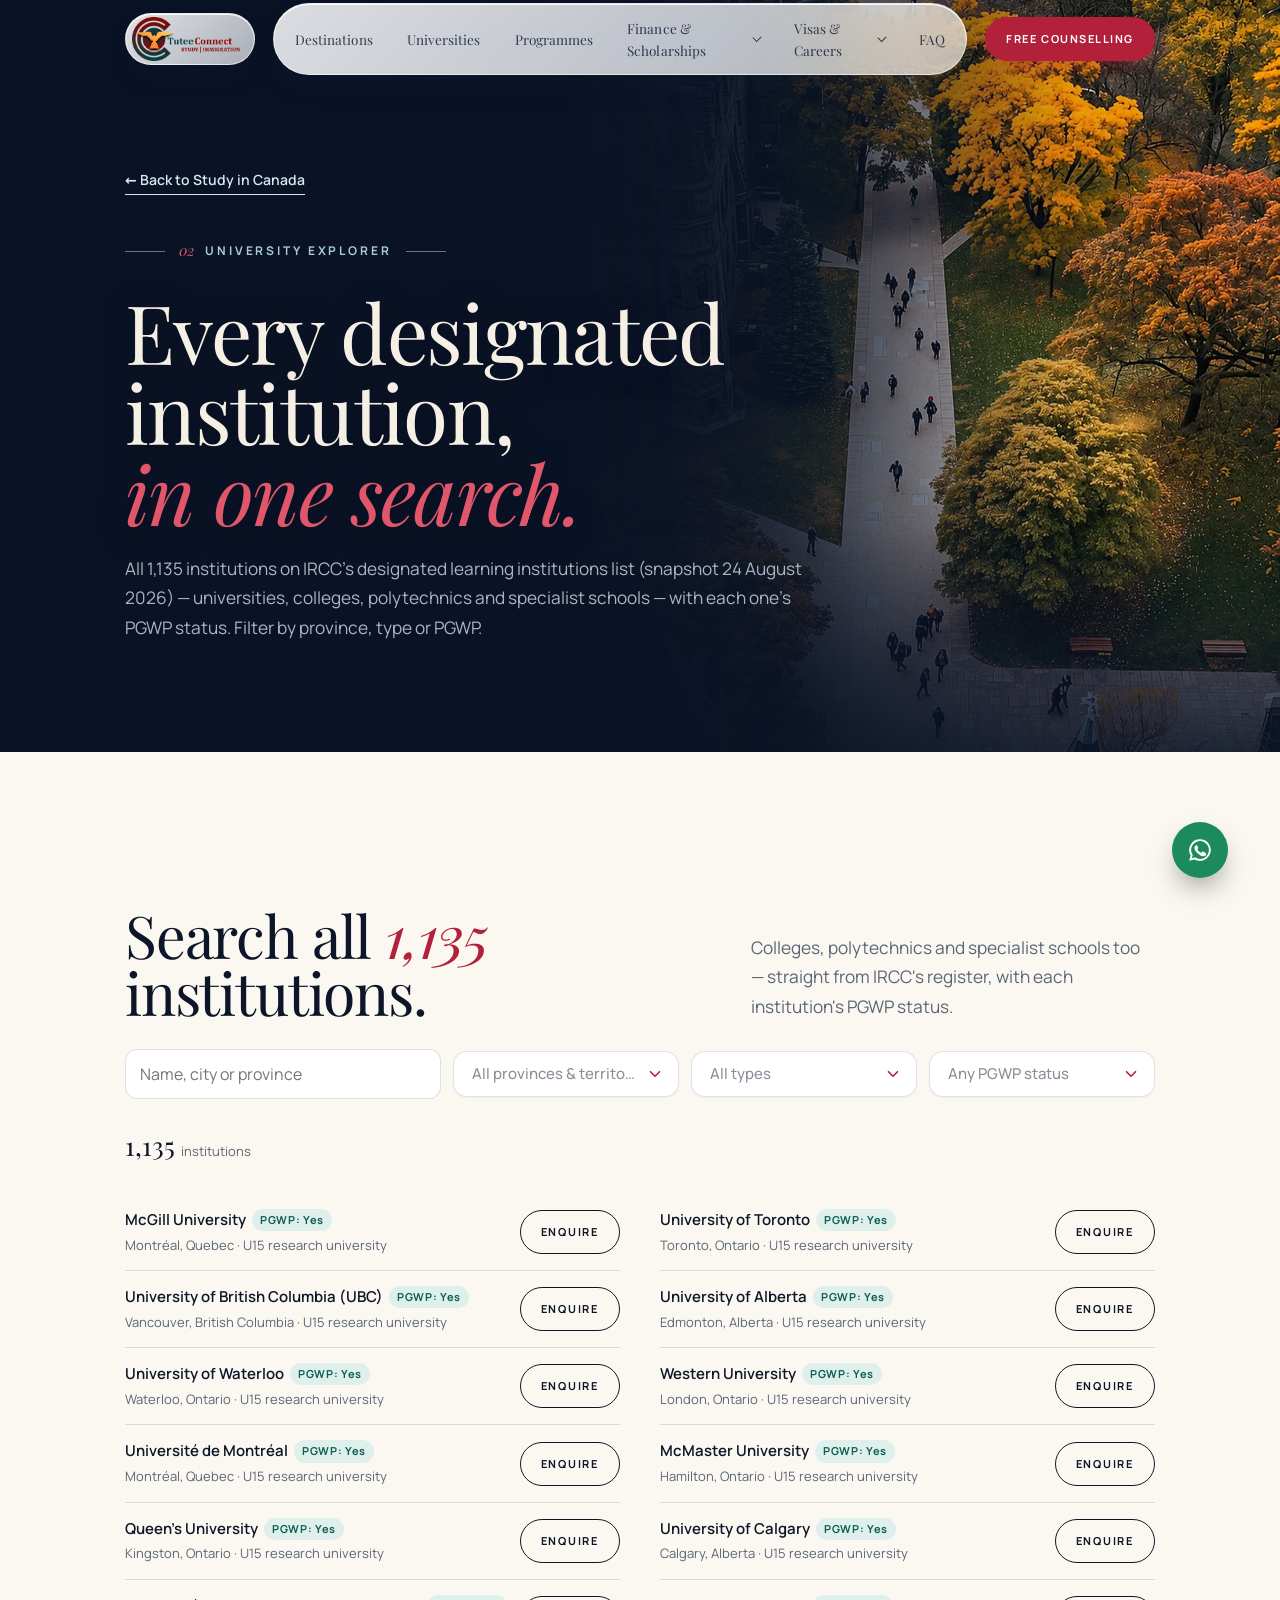
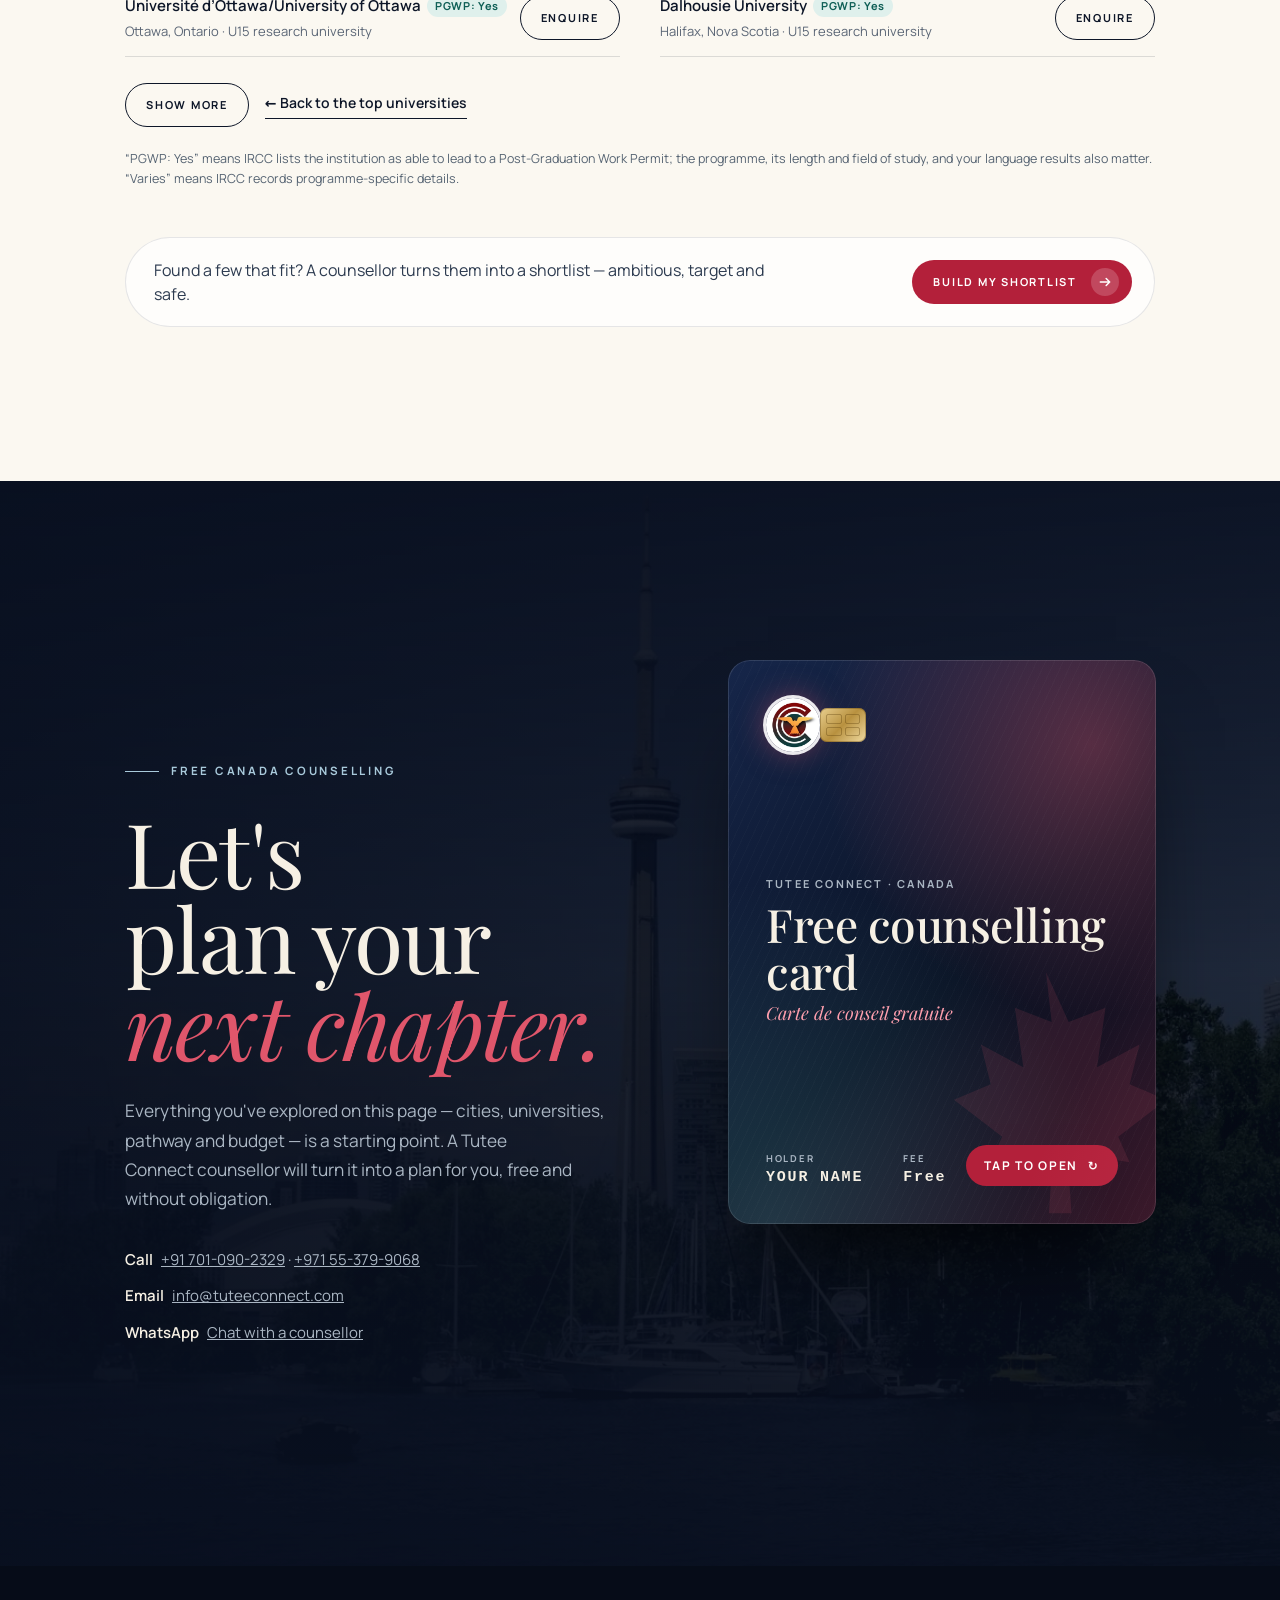
==== explore-universities.html @ 59f48e94 "correction on  canada landing" ====
<!DOCTYPE html>
<html lang="en-IN">
<head>
<meta charset="UTF-8">
<meta name="viewport" content="width=device-width, initial-scale=1">
<title>All Canadian institutions · University explorer · Tutee Connect</title>
<meta name="description" content="Explore Canadian cities and universities, build your study pathway, plan costs with official figures and prepare your study permit with Tutee Connect's Canada counsellors. Free counselling.">
<meta name="theme-color" content="#0a1325">
<link rel="icon" href="./assets/img/logo/icon-96.png">
<link rel="preload" as="font" type="font/woff2" href="./assets/canada/fonts/playfair-display-latin-400-normal.woff2" crossorigin>
<link rel="preload" as="font" type="font/woff2" href="./assets/canada/fonts/manrope-latin-500-normal.woff2" crossorigin>
<link rel="stylesheet" href="./assets/canada/css/royal.css">
</head>
<body class="eu-page">

<a class="skip" href="./index.html#main">Skip to content</a>
<div class="progress" aria-hidden="true" data-progress></div>

<header class="hdr" data-hdr>
  <div class="wrap">
    <a class="logo" href="#top" aria-label="Tutee Connect — back to top"><img src="./assets/img/logo/logo-640.webp" alt="Tutee Connect — Study | Immigration" width="1600" height="652"></a>
    <nav class="nav" aria-label="Primary">
      <a href="./index.html#destinations">Destinations</a><a href="./index.html#universities">Universities</a><a href="./index.html#programmes">Programmes</a>
      <div class="nav-dd"><a href="./index.html#finance" aria-haspopup="true">Finance &amp; Scholarships<i aria-hidden="true"></i></a><div class="nav-menu"><a href="./index.html#finance">Working while studying &amp; finance</a><a href="./index.html#scholarships">Scholarships &amp; loans</a></div></div>
      <div class="nav-dd"><a href="./index.html#permit" aria-haspopup="true">Visas &amp; Careers<i aria-hidden="true"></i></a><div class="nav-menu"><a href="./index.html#admissions">Admissions &amp; intakes</a><a href="./index.html#permit">Study permit</a><a href="./index.html#careers">Careers &amp; PR path</a><a href="./index.html#family">Coming with family</a></div></div>
      <a href="./index.html#faq">FAQ</a>
    </nav>
    <a class="btn sm hdr-cta" href="#contact" data-magnetic>Free counselling</a>
    <button class="burger" type="button" aria-label="Open menu" aria-controls="drawer" aria-expanded="false" data-open-drawer><span></span></button>
  </div>
</header>

<div class="drawer" id="drawer" aria-hidden="true" data-drawer>
  <div class="drawer-top">
    <span class="logo"><img src="./assets/img/logo/logo-640.webp" alt="Tutee Connect" width="1600" height="652" style="height:34px"></span>
    <button class="x" type="button" aria-label="Close menu" data-close-drawer>×</button>
  </div>
  <nav aria-label="Mobile">
    <a href="./index.html#destinations">Destinations <small>01</small></a><a href="./index.html#universities">Universities <small>02</small></a><a href="./index.html#programmes">Programmes <small>03</small></a><a href="./index.html#admissions">Admissions &amp; intakes <small>04</small></a><a href="./index.html#journey">Your journey <small>05</small></a><a href="./index.html#finance">Finance <small>06</small></a><a href="./index.html#scholarships">Scholarships <small>07</small></a><a href="./index.html#permit">Study permit <small>08</small></a><a href="./index.html#careers">Careers <small>09</small></a><a href="./index.html#life">Life in Canada <small>10</small></a><a href="./index.html#faq">Questions <small>11</small></a>
  </nav>
  <a class="btn" href="#contact">Free counselling <span class="ar">→</span></a>
</div>

<main id="main">
<section class="sec dark eu-hero" id="top">
  <div class="eu-photo" aria-hidden="true"><img src="./assets/img/photos/eu-campus.webp" alt="" width="1878" height="3350"><i class="eu-fade"></i></div>
  <div class="wrap">
    <a class="tlink eu-back" href="./index.html#universities">← Back to Study in Canada</a>
    <p class="kicker"><span class="no">02</span> University explorer</p>
    <h1 class="display d-l" style="margin-top:18px">Every designated institution,<br><em class="em-c">in one search.</em></h1>
    <p class="lede" style="max-width:62ch;margin-top:22px">All 1,135 institutions on IRCC's designated learning institutions list (snapshot 24 August 2026) — universities, colleges, polytechnics and specialist schools — with each one's PGWP status. Filter by province, type or PGWP.</p>
  </div>
</section>
<section class="sec light unis" id="universities">
  <div class="wrap">
    <div class="dir" id="directory" style="margin-top:0;border-top:0;padding-top:0">
      <div class="head two" style="margin-bottom:28px">
        <h3 class="display d-m rv">Search all <em class="em-c">1,135</em> institutions.</h3>
        <p class="lede rv d1">Colleges, polytechnics and specialist schools too — straight from IRCC's register, with each institution's PGWP status.</p>
      </div>
      <div class="dir-bar">
        <input class="field" type="search" placeholder="Name, city or province" aria-label="Search all institutions" data-d="q">
        <select class="field" aria-label="Province" data-d="prov"></select>
        <select class="field" aria-label="Institution type" data-d="type"><option value="">All types</option><option value="U15">U15 research university</option><option value="Public">Public university</option><option value="College">College</option><option value="Specialist">Specialist</option><option value="Private">Private</option></select>
        <select class="field" aria-label="PGWP status" data-d="pgwp"><option value="">Any PGWP status</option><option value="Yes">PGWP: Yes</option><option value="Varies">PGWP: Varies</option><option value="No">PGWP: No</option></select>
      </div>
      <p class="count" aria-live="polite" data-d-count></p>
      <div class="dir-list" data-d-list></div>
      <div style="display:flex;gap:16px;flex-wrap:wrap;align-items:center;margin-top:26px"><button class="btn line sm" type="button" data-d-more>Show more</button><a class="tlink" href="./index.html#universities">← Back to the top universities</a></div>
      <p class="src" style="margin-top:22px">“PGWP: Yes” means IRCC lists the institution as able to lead to a Post-Graduation Work Permit; the programme, its length and field of study, and your language results also matter. “Varies” means IRCC records programme-specific details.</p>
    </div>
  <div class="mini-cta"><p>Found a few that fit? A counsellor turns them into a shortlist &mdash; ambitious, target and safe.</p><a class="btn sm" href="#contact">Build my shortlist <span class="ar">&rarr;</span></a></div>
  </div>
</section>

<!-- FINAL =============================================================== -->
<section class="final" id="contact">
  <div class="final-sky" aria-hidden="true"><img src="./assets/img/photos/students-campus.webp" alt="" loading="lazy" width="1166" height="1143"><canvas data-final-field></canvas></div>
  <div class="wrap">
    <div>
      <p class="kicker rv" style="color:var(--ice-2)">Free Canada counselling</p>
      <h2 class="display" style="margin-top:22px"><span class="ln"><span>Let's plan your</span></span><span class="ln"><span><em>next chapter.</em></span></span></h2>
      <p class="lede rv d1" style="margin-top:26px">Everything you've explored on this page — cities, universities, pathway and budget — is a starting point. A Tutee Connect counsellor will turn it into a plan for you, free and without obligation.</p>
      <div class="contact-lines rv d2">
        <div><b>Call</b><a href="tel:+917010902329">+91 701-090-2329</a> · <a href="tel:+971553799068">+971 55-379-9068</a></div>
        <div><b>Email</b><a href="mailto:info@tuteeconnect.com">info@tuteeconnect.com</a></div>
        <div><b>WhatsApp</b><a href="https://wa.me/917010902329" target="_blank" rel="noopener">Chat with a counsellor</a></div>
      </div>
    </div>
    <form class="form jc-form rv d1" data-lead-form data-jc novalidate>
      <div class="jc-3d" data-jc-3d>
      <button type="button" class="jc-front" data-jc-open aria-label="Open the free counselling card">
        <span class="jc-fholo" aria-hidden="true"></span>
        <span class="jc-ftop"><img src="./assets/img/tc-mark.webp" alt="" width="54" height="54"><span class="jc-chip" aria-hidden="true"><i></i><i></i><i></i><i></i></span></span>
        <span class="jc-fmid"><small>Tutee Connect · Canada</small><b>Free counselling card</b><em>Carte de conseil gratuite</em></span>
        <span class="jc-fbot"><span><small>Holder</small>YOUR NAME</span><span><small>Fee</small>Free</span></span>
        <span class="jc-tap">Tap to open <i>↻</i></span>
      </button>
      <div class="jc-card" data-jc-card>
        <div class="jc-holo" aria-hidden="true"></div>
        <div class="jc-band">
          <span class="jc-brand"><img src="./assets/img/tc-mark.webp" alt="" width="34" height="34"><span><b>Tutee Connect</b><small>Canada journey card · Carte de parcours</small></span></span>
          <span class="jc-chip" aria-hidden="true"><i></i><i></i><i></i><i></i></span>
        </div>
        <h3 class="jc-title">Get personalised Canada guidance</h3>
        <div class="jc-body">
          <div class="jc-photo" aria-hidden="true">
            <span class="jc-ini" data-jc-ini>?</span>
            <svg class="jc-leaf" viewBox="0 0 24 24"><path fill="currentColor" d="M12 2l1.6 3.5 2.6-1-.6 4.2 3-1.6-.7 2.8 2.6 1.1-3.4 2.6.8 1.8-4.4-.7.3 4.3h-1.6l.3-4.3-4.4.7.8-1.8-3.4-2.6 2.6-1.1-.7-2.8 3 1.6-.6-4.2 2.6 1z"/></svg>
            <small>No. <span data-jc-no>TC-0000</span></small>
          </div>
          <div class="jc-fields">
            <div class="jc-f wide"><label for="l-name">Full name · Nom</label><input class="field" id="l-name" name="name" autocomplete="name" required minlength="2" placeholder="As on your passport"></div>
            <div class="jc-f wide"><label for="l-email">Email · Courriel</label><input class="field" id="l-email" name="email" type="email" autocomplete="email" required placeholder="you@example.com"></div>
            <div class="jc-f wide"><label for="l-phone">Phone · Téléphone</label><div class="ph"><select class="field" name="country_code" aria-label="Country code"><option value="+971">AE (+971)</option><option value="+93">AF (+93)</option><option value="+54">AR (+54)</option><option value="+43">AT (+43)</option><option value="+61">AU (+61)</option><option value="+32">BE (+32)</option><option value="+55">BR (+55)</option><option value="+41">CH (+41)</option><option value="+56">CL (+56)</option><option value="+86">CN (+86)</option><option value="+57">CO (+57)</option><option value="+49">DE (+49)</option><option value="+45">DK (+45)</option><option value="+213">DZ (+213)</option><option value="+20">EG (+20)</option><option value="+34">ES (+34)</option><option value="+358">FI (+358)</option><option value="+33">FR (+33)</option><option value="+30">GR (+30)</option><option value="+36">HU (+36)</option><option value="+62">ID (+62)</option><option value="+353">IE (+353)</option><option value="+91" selected>IN (+91)</option><option value="+98">IR (+98)</option><option value="+39">IT (+39)</option><option value="+81">JP (+81)</option><option value="+254">KE (+254)</option><option value="+82">KR (+82)</option><option value="+94">LK (+94)</option><option value="+212">MA (+212)</option><option value="+95">MM (+95)</option><option value="+52">MX (+52)</option><option value="+60">MY (+60)</option><option value="+234">NG (+234)</option><option value="+31">NL (+31)</option><option value="+47">NO (+47)</option><option value="+64">NZ (+64)</option><option value="+51">PE (+51)</option><option value="+63">PH (+63)</option><option value="+92">PK (+92)</option><option value="+48">PL (+48)</option><option value="+351">PT (+351)</option><option value="+974">QA (+974)</option><option value="+40">RO (+40)</option><option value="+7">RU/KZ (+7)</option><option value="+966">SA (+966)</option><option value="+46">SE (+46)</option><option value="+65">SG (+65)</option><option value="+66">TH (+66)</option><option value="+216">TN (+216)</option><option value="+90">TR (+90)</option><option value="+255">TZ (+255)</option><option value="+380">UA (+380)</option><option value="+256">UG (+256)</option><option value="+44">UK (+44)</option><option value="+1">US/CA (+1)</option><option value="+58">VE (+58)</option><option value="+84">VN (+84)</option><option value="+27">ZA (+27)</option></select><input class="field" id="l-phone" name="phone_number" type="tel" inputmode="tel" autocomplete="tel-national" required placeholder="Mobile number"></div></div>
            <div class="jc-f"><label for="l-level">Level · Niveau</label><select class="field" id="l-level" data-x="Level"><option value="">Not sure yet</option><option>Diploma / certificate</option><option>Bachelor's</option><option>Postgraduate certificate</option><option>Master's</option><option>Doctorate</option></select></div>
            <div class="jc-f"><label for="l-intake">Intake · Session</label><select class="field" id="l-intake" data-x="Intake"><option value="">Not sure yet</option><option>January 2027</option><option>May 2027</option><option>September 2027</option><option>January 2028</option><option>September 2028</option></select></div>
          </div>
        </div>
        <div class="jc-mrz" aria-hidden="true"><span data-jc-m1>TC&lt;CAN&lt;&lt;YOUR&lt;NAME&lt;&lt;&lt;&lt;&lt;&lt;&lt;&lt;&lt;&lt;&lt;&lt;&lt;&lt;&lt;&lt;&lt;&lt;&lt;&lt;</span><span data-jc-m2>FREE&lt;COUNSELLING&lt;&lt;OPEN&lt;&lt;&lt;&lt;&lt;&lt;&lt;&lt;&lt;&lt;&lt;&lt;&lt;&lt;&lt;</span></div>
        <span class="jc-issued" aria-hidden="true">Received ✓</span>
      </div>
      </div>
      <input type="hidden" name="destination" value="Canada — General enquiry" data-dest-input>
      <input type="hidden" name="from_name" value="Tutee Connect Canada website">
      <label class="hp" aria-hidden="true">Leave empty<input name="botcheck" tabindex="-1" autocomplete="off"></label>
      <div class="dest-lbl"><span>Enquiry: <b data-dest-label>Canada — General enquiry</b></span><button type="button" data-dest-clear hidden>Clear</button></div>
      <div class="msg ok" data-ok role="status">Thank you — your enquiry has reached our team. A counsellor will contact you soon.</div>
      <div class="msg err" data-err role="alert"></div>
      <button class="btn" type="submit" data-submit>Start my Canada journey <span class="ar">→</span></button>
      <p class="fine" style="margin:0">A Tutee Connect counselling card — not a government document. We use your details only to respond to this enquiry. See our <a href="https://tuteeconnect.com/privacy-policy.html" target="_blank" rel="noopener">privacy policy</a>.</p>
    </form>
  </div>
</section>
</main>

<footer class="ftr" id="site-footer">
  <div class="wrap">
    <div class="ftr-grid">
      <div><a class="logo" href="#top"><img src="./assets/img/logo/logo-640.webp" alt="Tutee Connect — Study | Immigration" width="1600" height="652" style="height:42px" loading="lazy"></a><p style="max-width:36ch;margin:0">Our vision is to form a society where all the talent champs in the world get connected and support each other to grow in their life.</p></div>
      <div><h5>Explore Canada</h5><ul><li><a href="./index.html#destinations">Destinations</a></li><li><a href="./index.html#universities">University explorer</a></li><li><a href="./index.html#programmes">Programme discovery</a></li><li><a href="./index.html#admissions">Admissions &amp; intakes</a></li><li><a href="./index.html#finance">Cost estimator</a></li><li><a href="./index.html#careers">Careers after graduation</a></li><li><a href="./explore-universities.html">Full institution directory</a></li></ul></div>
      <div><h5>Offices</h5><ul><li><b style="color:var(--ivory);font-weight:600">India</b><br>1st Floor, ALA Corner Complex, Virugambakkam, Chennai - 600092</li><li><b style="color:var(--ivory);font-weight:600">UAE</b><br>Tutee Connect LLC FZ, Meydan Grandstand, Dubai, U.A.E.</li></ul></div>
      <div><h5>Contact</h5><ul><li><a href="tel:+917010902329">+91 701-090-2329</a></li><li><a href="tel:+971553799068">+971 55-379-9068</a></li><li><a href="mailto:info@tuteeconnect.com">info@tuteeconnect.com</a></li><li><a href="https://www.instagram.com/tuteeconnect/" target="_blank" rel="noopener">Instagram</a> · <a href="https://www.linkedin.com/company/tutee-connect/" target="_blank" rel="noopener">LinkedIn</a> · <a href="https://www.facebook.com/tuteeconnect" target="_blank" rel="noopener">Facebook</a></li></ul></div>
    </div>
    <p class="ftr-sign" aria-hidden="true">Your next chapter is north.</p>
    <div class="ftr-base">
      <div><a href="https://tuteeconnect.com/about.html">About us</a> · <a href="https://tuteeconnect.com/terms-and-conditions.html">Terms</a> · <a href="https://tuteeconnect.com/privacy-policy.html">Privacy</a> · © 2026 Tutee Connect. All rights reserved.</div>
      <div data-photo-credit>Photography via Wikimedia Commons: Cabbagetown, Toronto © Jay Woodworth (CC BY 2.0); Toronto skyline and Toronto Reference Library by Raysonho (CC0); Trinity College, University of Toronto (photo supplied by Tutee Connect); downtown Montréal by Andrew Welch (CC0). City cards: photos supplied by Tutee Connect.  Map: Natural Earth; lakes © OpenStreetMap contributors (ODbL).</div>
    </div>
  </div>
</footer>

<a class="wa" href="https://wa.me/917010902329" target="_blank" rel="noopener" aria-label="Chat with Tutee Connect on WhatsApp"><svg width="26" height="26" viewBox="0 0 24 24" fill="currentColor" aria-hidden="true"><path d="M12 2a10 10 0 0 0-8.6 15.1L2 22l5-1.3A10 10 0 1 0 12 2zm0 18.2a8.2 8.2 0 0 1-4.2-1.2l-.3-.2-3 .8.8-2.9-.2-.3A8.2 8.2 0 1 1 12 20.2zm4.5-6.1c-.2-.1-1.5-.7-1.7-.8s-.4-.1-.6.1-.7.8-.8 1-.3.2-.5.1a6.7 6.7 0 0 1-3.3-2.9c-.2-.4.2-.4.7-1.3.1-.2 0-.3 0-.4l-.8-1.8c-.2-.5-.4-.4-.6-.4h-.5a1 1 0 0 0-.7.3 3 3 0 0 0-.9 2.2 5.2 5.2 0 0 0 1.1 2.8 11.9 11.9 0 0 0 4.6 4c1.7.7 2.4.8 3.2.7.5-.1 1.5-.6 1.8-1.2s.2-1.1.1-1.2-.1-.2-.3-.3z"/></svg></a>

<script src="./assets/js/universities-data.js" defer></script>
<script src="./assets/canada/js/leaf.js" defer></script>
<script src="./assets/canada/js/royal.js" defer></script>
<script src="./assets/canada/js/select.js" defer></script>
<script src="./assets/canada/js/ask.js" defer></script>
<script src="./assets/canada/js/testimonials.js" defer></script>
<script src="./assets/canada/js/journeycard.js" defer></script>
</body>
</html>
---- assets/canada/css/royal.css ----
/* ==========================================================================
   Tutee Connect — Canada · "Royal Canada" edition
   Midnight navy · royal burgundy / crimson · rich teal · ice & silver · ivory
   Playfair Display (display) + Manrope (text). Both SIL OFL, self-hosted.
   ========================================================================== */
@font-face{font-family:"Playfair";src:url(../fonts/playfair-display-latin-400-normal.woff2) format("woff2");font-weight:400;font-display:swap}
@font-face{font-family:"Playfair";src:url(../fonts/playfair-display-latin-500-normal.woff2) format("woff2");font-weight:500;font-display:swap}
@font-face{font-family:"Playfair";src:url(../fonts/playfair-display-latin-400-italic.woff2) format("woff2");font-weight:400;font-style:italic;font-display:swap}
@font-face{font-family:"Playfair";src:url(../fonts/playfair-display-latin-500-italic.woff2) format("woff2");font-weight:500;font-style:italic;font-display:swap}
@font-face{font-family:"Manrope";src:url(../fonts/manrope-latin-400-normal.woff2) format("woff2");font-weight:400;font-display:swap}
@font-face{font-family:"Manrope";src:url(../fonts/manrope-latin-500-normal.woff2) format("woff2");font-weight:500;font-display:swap}
@font-face{font-family:"Manrope";src:url(../fonts/manrope-latin-600-normal.woff2) format("woff2");font-weight:600;font-display:swap}
@font-face{font-family:"Manrope";src:url(../fonts/manrope-latin-700-normal.woff2) format("woff2");font-weight:700;font-display:swap}

:root{
  --navy:#0a1325; --navy-2:#0f1c35; --navy-3:#16284a; --ink:#0d1628;
  --burg:#7d1530; --crimson:#b3203a; --crimson-l:#e0566b;
  --teal:#0f5f66; --teal-2:#147a80; --teal-l:#5fb8bb;
  --ice:#d6e8f1; --ice-2:#a9cadb; --silver:#aab6c3; --silver-d:#6f7d8d;
  --ivory:#f6f0e4; --ivory-2:#efe6d4; --paper:#fbf8f1;
  --muted:#5a6575; --line:rgba(13,22,40,.13); --line-l:rgba(214,232,241,.14);
  --serif:"Playfair",Didot,"Bodoni 72",Georgia,serif;
  --sans:"Manrope",system-ui,-apple-system,"Segoe UI",Roboto,sans-serif;
  --ease:cubic-bezier(.19,1,.22,1); --ease2:cubic-bezier(.65,0,.35,1);
  --wrap:min(1280px,100% - 40px); --hdr:78px;
}
*,*::before,*::after{box-sizing:border-box}
html{scroll-behavior:smooth;-webkit-text-size-adjust:100%;scroll-padding-top:calc(var(--hdr) + 12px)}
body{margin:0;font-family:var(--sans);font-size:16px;line-height:1.65;color:var(--ink);background:var(--navy);overflow-x:hidden;-webkit-font-smoothing:antialiased}
img{max-width:100%;display:block}
a{color:inherit}
button,input,select,textarea{font:inherit;color:inherit}
button{cursor:pointer}
:focus-visible{outline:2px solid var(--crimson-l);outline-offset:3px;border-radius:6px}
.wrap{width:var(--wrap);margin-inline:auto}
.sr-only{position:absolute;width:1px;height:1px;overflow:hidden;clip:rect(0 0 0 0);white-space:nowrap}
.skip{position:fixed;left:12px;top:-80px;z-index:200;background:var(--crimson);color:#fff;padding:10px 16px;border-radius:8px}
.skip:focus{top:12px}
[hidden]{display:none!important}

/* ---------- type system ---------- */
.kicker{display:inline-flex;align-items:center;gap:12px;font-size:11.5px;font-weight:700;letter-spacing:.24em;text-transform:uppercase;color:var(--crimson)}
.kicker::before{content:"";width:34px;height:1px;background:currentColor}
.dark .kicker{color:var(--ice-2)}
.kicker .no{font-family:var(--serif);font-style:italic;font-weight:400;letter-spacing:0;font-size:15px;text-transform:none;color:var(--crimson-l)}
.display{font-family:var(--serif);font-weight:400;letter-spacing:-.02em;line-height:.98;margin:0}
.display em{font-style:italic;font-weight:400}
.d-xl{font-size:clamp(46px,9vw,148px)}
.d-l{font-size:clamp(40px,6.4vw,96px)}
.d-m{font-size:clamp(34px,4.6vw,68px)}
.d-s{font-size:clamp(26px,2.8vw,40px);line-height:1.1}
.em-c{color:var(--crimson)}
.dark .em-c{color:var(--crimson-l)}
.em-t{color:var(--teal-2)}
.dark .em-t{color:var(--teal-l)}
.lede{font-size:clamp(16.5px,1.35vw,19px);line-height:1.7;color:var(--muted);max-width:58ch;margin:0}
.dark .lede{color:var(--silver)}
.fine{font-size:13px;color:var(--muted)}
.dark .fine{color:var(--silver)}
.src{font-size:12.5px;color:var(--muted);line-height:1.6}
.src a{color:inherit;text-underline-offset:3px}
.dark .src{color:var(--silver-d)}
.dark{background:var(--navy);color:var(--ivory)}
.light{background:var(--paper);color:var(--ink)}
.ivory{background:var(--ivory);color:var(--ink)}
.sec{position:relative;padding:clamp(90px,12vw,170px) 0}
.head{display:grid;gap:22px;margin-bottom:clamp(44px,6vw,80px)}
@media(min-width:980px){.head.two{grid-template-columns:1.15fr .85fr;align-items:end;gap:80px}}

/* masked line reveal: <span class="ln"><span>text</span></span> */
.ln{display:block;overflow:hidden;padding-bottom:.08em;margin-bottom:-.08em}
.ln>span{display:inline-block;transform:translateY(108%);transition:transform 1.25s var(--ease)}
.in .ln>span,.ln.in>span{transform:none}
.in .ln:nth-child(2)>span{transition-delay:.09s}
.in .ln:nth-child(3)>span{transition-delay:.18s}
.in .ln:nth-child(4)>span{transition-delay:.27s}
.rv{opacity:0;transform:translateY(34px);transition:opacity 1.1s var(--ease),transform 1.1s var(--ease)}
.rv.in{opacity:1;transform:none}
.rv.d1{transition-delay:.12s}.rv.d2{transition-delay:.24s}.rv.d3{transition-delay:.36s}
.clip{clip-path:inset(12% 12% 12% 12% round 6px);transition:clip-path 1.6s var(--ease)}
.clip img{transform:scale(1.18);transition:transform 2s var(--ease)}
.clip.in{clip-path:inset(0 0 0 0 round 6px)}
.clip.in img{transform:scale(1)}

/* ---------- buttons ---------- */
.btn{--bg:var(--crimson);--fg:#fff;--fill:var(--burg);position:relative;display:inline-flex;align-items:center;justify-content:center;gap:14px;min-height:56px;padding:0 30px;border-radius:999px;border:1px solid transparent;background:var(--bg);color:var(--fg);font-size:12.5px;font-weight:700;letter-spacing:.16em;text-transform:uppercase;text-decoration:none;overflow:hidden;isolation:isolate;transition:transform .5s var(--ease),box-shadow .5s var(--ease),color .4s}
.btn::before{content:"";position:absolute;left:var(--mx,50%);top:var(--my,50%);width:10px;height:10px;border-radius:50%;background:var(--fill);transform:translate(-50%,-50%) scale(0);transition:transform .7s var(--ease);z-index:-1}
.btn:hover::before{transform:translate(-50%,-50%) scale(60)}
.btn:hover{box-shadow:0 18px 40px -16px rgba(179,32,58,.7)}
.btn .ar{display:inline-grid;place-items:center;width:26px;height:26px;border-radius:50%;background:rgba(255,255,255,.16);transition:transform .5s var(--ease)}
.btn:hover .ar{transform:translateX(4px) rotate(-45deg)}
.btn.line{--bg:transparent;--fg:currentColor;--fill:rgba(214,232,241,.12);border-color:currentColor}
.btn.line:hover{box-shadow:none}
.light .btn.line,.ivory .btn.line{--fill:rgba(13,22,40,.07)}
.btn.ice{--bg:var(--ice);--fg:var(--navy);--fill:#fff}
.btn.teal{--bg:var(--teal);--fill:var(--teal-2)}
.btn.sm{min-height:44px;padding:0 20px;font-size:11px}
.btn[disabled]{opacity:.45;pointer-events:none}
.tlink{display:inline-flex;align-items:center;gap:10px;background:none;border:0;padding:0 0 3px;font-weight:600;font-size:14px;text-decoration:none;border-bottom:1px solid currentColor;cursor:pointer;transition:gap .4s var(--ease),color .3s}
.tlink:hover{gap:16px;color:var(--crimson)}
.dark .tlink:hover{color:var(--crimson-l)}

/* ---------- progress + header ---------- */
.progress{position:fixed;inset:0 0 auto;height:2px;z-index:90;background:linear-gradient(90deg,var(--teal-l),var(--crimson));transform-origin:0 50%;transform:scaleX(0)}
.hdr{position:fixed;inset:0 0 auto;z-index:80;transition:background .5s,box-shadow .5s,transform .6s var(--ease)}
.hdr .wrap{display:flex;align-items:center;justify-content:space-between;gap:18px;height:var(--hdr)}
.hdr.solid{background:rgba(10,19,37,.86);backdrop-filter:saturate(1.3) blur(14px);-webkit-backdrop-filter:saturate(1.3) blur(14px);box-shadow:0 1px 0 var(--line-l)}
.hdr.hide{transform:translateY(-100%)}
.brand{display:inline-flex;align-items:center;background:var(--paper);border-radius:14px;padding:6px 12px;box-shadow:0 10px 30px -14px rgba(0,0,0,.6)}
.brand img{height:40px;width:auto}
.nav{display:none;align-items:center;gap:2px;padding:5px;border-radius:999px;background:rgba(10,19,37,.35);border:1px solid var(--line-l)}
.nav a{color:var(--ivory);text-decoration:none;font-size:13.5px;font-weight:500;padding:8px 14px;border-radius:999px;opacity:.82;transition:opacity .3s,background .3s}
.nav a:hover,.nav a.on{opacity:1;background:rgba(214,232,241,.1)}
.nav a.on{box-shadow:inset 0 -2px 0 var(--crimson-l)}
.hdr-cta{display:none}
.burger{width:48px;height:48px;border-radius:50%;border:1px solid var(--line-l);background:rgba(10,19,37,.5);color:var(--ivory);display:grid;place-items:center}
.burger span{display:block;width:18px;height:1.5px;background:currentColor;box-shadow:0 6px 0 currentColor,0 -6px 0 currentColor}
@media(min-width:1160px){.nav{display:flex}.burger{display:none}.hdr-cta{display:inline-flex}}
.drawer{position:fixed;inset:0;z-index:120;background:var(--navy);color:var(--ivory);padding:22px 24px 34px;display:flex;flex-direction:column;clip-path:circle(0 at calc(100% - 46px) 40px);transition:clip-path .8s var(--ease2);visibility:hidden;overflow:auto}
.drawer.open{clip-path:circle(150% at calc(100% - 46px) 40px);visibility:visible}
.drawer-top{display:flex;justify-content:space-between;align-items:center}
.drawer nav{display:flex;flex-direction:column;margin:34px 0}
.drawer nav a{display:flex;justify-content:space-between;align-items:baseline;font-family:var(--serif);font-size:clamp(28px,7vw,40px);text-decoration:none;padding:10px 0;border-bottom:1px solid var(--line-l)}
.drawer nav a small{font-family:var(--sans);font-size:12px;color:var(--silver)}
.drawer .btn{margin-top:auto}
.x{width:48px;height:48px;border-radius:50%;border:1px solid var(--line-l);background:none;color:inherit;font-size:24px;line-height:1}

/* ---------- HERO ---------- */
.hero{position:relative;height:100vh;min-height:640px;color:var(--ivory);overflow:hidden;background:var(--navy);isolation:isolate}
@supports(height:100svh){.hero{height:100svh}}
.scene{position:absolute;inset:0;opacity:0;visibility:hidden;clip-path:inset(0 0 0 100%);transition:clip-path 1.4s var(--ease2),opacity 0s 1.4s,visibility 0s 1.4s}
.scene.on{opacity:1;visibility:visible;clip-path:inset(0 0 0 0);transition:clip-path 1.4s var(--ease2),opacity 0s,visibility 0s;z-index:1}
.scene.out{opacity:1;visibility:visible;z-index:0}
.layer{position:absolute;inset:-4%;will-change:transform;transition:transform 1.2s var(--ease)}
.layer svg,.layer img{width:100%;height:100%;object-fit:cover}
.scene.photo .layer img{transform:scale(1.08);transition:transform 9s linear}
.scene.photo.on .layer img{transform:scale(1)}
.scene.photo::after{content:"";position:absolute;inset:0;background:linear-gradient(180deg,rgba(10,19,37,.65) 0%,rgba(10,19,37,.15) 32%,rgba(10,19,37,.45) 62%,rgba(10,19,37,.96) 100%),linear-gradient(90deg,rgba(10,19,37,.85),rgba(10,19,37,0) 70%);z-index:2}
.scene.art::after{content:"";position:absolute;inset:0;background:linear-gradient(180deg,rgba(10,19,37,.25),rgba(10,19,37,0) 30%,rgba(10,19,37,.15) 60%,rgba(10,19,37,.92)),linear-gradient(90deg,rgba(10,19,37,.7),rgba(10,19,37,0) 60%);z-index:5}
.glow{position:absolute;z-index:6;width:620px;height:620px;border-radius:50%;left:0;top:0;pointer-events:none;background:radial-gradient(closest-side,rgba(95,184,187,.12),transparent);transform:translate(-50%,-50%);opacity:0;transition:opacity .8s}
.hero:hover .glow{opacity:1}
.grain{position:absolute;inset:0;z-index:7;pointer-events:none;opacity:.07;background-image:url("data:image/svg+xml,%3Csvg xmlns='http://www.w3.org/2000/svg' width='160' height='160'%3E%3Cfilter id='n'%3E%3CfeTurbulence baseFrequency='.85' numOctaves='2'/%3E%3C/filter%3E%3Crect width='160' height='160' filter='url(%23n)' opacity='.6'/%3E%3C/svg%3E")}
.hero-in{position:relative;z-index:10;height:100%;width:var(--wrap);margin:0 auto;display:grid;grid-template-rows:1fr auto;padding:calc(var(--hdr) + 20px) 0 28px}
.hero-copy{align-self:end;max-width:900px;padding-bottom:30px}
.hero h1{font-size:clamp(50px,9.4vw,150px);line-height:.92;letter-spacing:-.035em}
.hero h1 .ln>span{transition-duration:1.5s}
.hero h1 .l2{padding-left:clamp(0px,8vw,130px)}
.hero h1 em{color:var(--ice)}
.hero h1 .crim{color:var(--crimson-l)}
.hero-sub{display:grid;gap:26px;margin-top:30px}
@media(min-width:900px){.hero-sub{grid-template-columns:minmax(0,440px) auto;align-items:end;gap:48px}}
.hero-sub p{margin:0;color:#d8e1ea;font-size:clamp(15.5px,1.25vw,17.5px)}
.hero-ctas{display:flex;flex-wrap:wrap;gap:12px}
.hero-ctas .btn.line{color:var(--ivory)}
.fade-up{opacity:0;transform:translateY(18px);transition:opacity 1.2s var(--ease),transform 1.2s var(--ease)}
.loaded .fade-up{opacity:1;transform:none}
.loaded .fade-up.t1{transition-delay:.9s}.loaded .fade-up.t2{transition-delay:1.1s}.loaded .fade-up.t3{transition-delay:1.3s}
.dest-bar{display:grid;grid-template-columns:repeat(3,1fr);gap:0;border-top:1px solid var(--line-l)}
.dest{position:relative;text-align:left;background:none;border:0;color:var(--silver);padding:16px 18px 6px 0;display:grid;gap:3px}
.dest b{font-family:var(--serif);font-weight:400;font-size:clamp(17px,1.6vw,23px);color:var(--ivory);opacity:.6;transition:opacity .4s}
.dest small{font-size:12px;letter-spacing:.06em;line-height:1.45;max-width:32ch;display:none}
@media(min-width:760px){.dest small{display:block}}
.dest::before{content:"";position:absolute;left:0;top:-1px;height:1px;width:0;background:var(--crimson-l)}
.dest.on::before{animation:destbar var(--dur,8s) linear forwards}
.dest.on b,.dest:hover b{opacity:1}
.dest .pin{display:inline-block;width:6px;height:6px;border-radius:50%;background:var(--crimson-l);margin-right:8px;vertical-align:middle;opacity:0;transition:opacity .4s}
.dest.on .pin{opacity:1}
@keyframes destbar{to{width:100%}}
.paused .dest.on::before{animation-play-state:paused}
.hero-side{position:absolute;right:0;top:calc(var(--hdr) + 40px);display:none;text-align:right;font-size:11px;letter-spacing:.22em;text-transform:uppercase;color:var(--silver)}
.hero-side b{display:block;font-family:var(--serif);font-weight:400;letter-spacing:0;text-transform:none;font-size:18px;color:var(--ivory);margin-top:4px}
@media(min-width:1100px){.hero-side{display:block}}
.scroll-ind{position:absolute;z-index:10;left:50%;bottom:110px;transform:translateX(-50%);width:26px;height:42px;border:1px solid rgba(214,232,241,.45);border-radius:20px;display:none;background:none}
.scroll-ind::after{content:"";position:absolute;left:50%;top:8px;width:3px;height:8px;border-radius:3px;background:var(--ice);transform:translateX(-50%);animation:wheel 2.2s var(--ease) infinite}
@keyframes wheel{0%{opacity:0;transform:translate(-50%,0)}30%{opacity:1}100%{opacity:0;transform:translate(-50%,14px)}}
@media(min-width:1100px) and (min-height:760px){.scroll-ind{display:block}}
.photo-cred{position:absolute;z-index:10;right:20px;bottom:8px;font-size:10.5px;color:rgba(214,232,241,.5)}
.hero-curtain{position:absolute;inset:0;z-index:30;background:var(--navy);pointer-events:none;transform-origin:50% 0;transition:transform 1.4s var(--ease2) .15s}
.loaded .hero-curtain{transform:scaleY(0)}

/* ---------- MANIFESTO ---------- */
.manifesto{background:linear-gradient(180deg,var(--navy) 0%,var(--navy-2) 100%);padding:clamp(100px,14vw,200px) 0}
.lit{font-family:var(--serif);font-size:clamp(28px,4.2vw,62px);line-height:1.18;letter-spacing:-.015em;max-width:22ch;margin:0}
.lit .w{color:rgba(214,232,241,.16);transition:color .5s}
.lit .w.on{color:var(--ivory)}
.lit .w.on.i{color:var(--crimson-l);font-style:italic}
.facts{display:grid;gap:0;margin-top:clamp(60px,8vw,110px);border-top:1px solid var(--line-l)}
@media(min-width:860px){.facts{grid-template-columns:repeat(3,1fr)}}
.fact{padding:30px 30px 10px 0;border-bottom:1px solid var(--line-l)}
@media(min-width:860px){.fact{border-bottom:0;border-right:1px solid var(--line-l);padding:34px 34px 0}.fact:first-child{padding-left:0}.fact:last-child{border-right:0}}
.fact b{display:block;font-family:var(--serif);font-weight:400;font-size:clamp(54px,6vw,92px);line-height:1;color:var(--ice);letter-spacing:-.03em}
.fact b sup{font-size:.3em;vertical-align:top;letter-spacing:0;color:var(--crimson-l);margin-left:4px}
.fact p{color:var(--silver);margin:14px 0 6px;max-width:30ch}

/* ---------- DESTINATIONS (map) ---------- */
.dests{background:radial-gradient(1100px 700px at 75% 20%,#132d4b 0%,var(--navy) 65%)}
.atlas{display:grid;gap:30px}
@media(min-width:1040px){.atlas{grid-template-columns:1.35fr 1fr;align-items:start;gap:44px}}
.map-wrap{position:relative}
.map-tools{display:flex;justify-content:space-between;align-items:center;gap:10px;flex-wrap:wrap;margin-bottom:14px}
.seg{display:inline-flex;padding:4px;border-radius:999px;border:1px solid var(--line-l);background:rgba(10,19,37,.4)}
.seg button{border:0;background:none;color:var(--silver);font-size:12.5px;font-weight:600;padding:8px 14px;border-radius:999px;transition:background .3s,color .3s}
.seg button[aria-pressed=true]{background:var(--ice);color:var(--navy)}
.light .seg,.ivory .seg{border-color:var(--line);background:#fff}
.light .seg button,.ivory .seg button{color:var(--muted)}
.light .seg button[aria-pressed=true],.ivory .seg button[aria-pressed=true]{background:var(--navy);color:var(--ivory)}
.map{position:relative;aspect-ratio:1000/760;overflow:hidden;border-radius:18px}
.map-art{position:absolute;inset:0;transform-origin:0 0;transition:transform 1.3s var(--ease2)}
.map-art img{width:100%;height:100%}
.mk{position:absolute;z-index:3;transform:translate(-50%,-50%);width:36px;height:36px;padding:0;border:0;background:none;display:grid;place-items:center;transition:left 1.3s var(--ease2),top 1.3s var(--ease2),opacity .4s}
.mk i{position:relative;width:12px;height:12px;border-radius:50%;background:var(--ice);box-shadow:0 0 0 4px rgba(214,232,241,.14);transition:transform .45s var(--ease),background .3s}
.mk::after{content:"";position:absolute;width:12px;height:12px;border-radius:50%;border:1px solid var(--ice);opacity:0}
.mk.on::after{animation:ring 2.4s var(--ease) infinite;border-color:var(--crimson-l)}
.mk.on i,.mk:hover i{background:var(--crimson-l);transform:scale(1.45);box-shadow:0 0 0 7px rgba(224,86,107,.22)}
.mk.uni i{width:9px;height:9px;background:var(--teal-l);box-shadow:0 0 0 3px rgba(95,184,187,.2)}
.mk.uni.on i,.mk.uni:hover i{background:var(--crimson-l)}
@keyframes ring{0%{transform:scale(1);opacity:.9}100%{transform:scale(4);opacity:0}}
.mk .tip{position:absolute;bottom:30px;left:50%;transform:translate(-50%,6px);white-space:nowrap;background:var(--paper);color:var(--navy);font-size:12px;font-weight:600;padding:5px 10px;border-radius:8px;opacity:0;pointer-events:none;transition:opacity .3s,transform .4s var(--ease);box-shadow:0 10px 24px -10px rgba(0,0,0,.6)}
.mk:hover .tip,.mk:focus-visible .tip,.mk.on .tip{opacity:1;transform:translate(-50%,0)}
.mk.on .tip{background:var(--crimson);color:#fff}
.mk.hide{opacity:0;pointer-events:none}
.map-note{position:absolute;left:14px;bottom:12px;z-index:4;font-size:11px;color:var(--silver-d)}
.city-chips{display:flex;flex-wrap:wrap;gap:8px;margin-top:16px}
.chip{border:1px solid var(--line);background:transparent;border-radius:999px;padding:8px 15px;font-size:13.5px;font-weight:500;transition:background .3s,border-color .3s,color .3s}
.dark .chip{border-color:var(--line-l);color:var(--ivory)}
.chip:hover{border-color:var(--crimson-l)}
.chip[aria-pressed=true]{background:var(--crimson);border-color:var(--crimson);color:#fff}
.dossier{position:relative;background:linear-gradient(160deg,rgba(214,232,241,.07),rgba(214,232,241,.02));border:1px solid var(--line-l);border-radius:22px;padding:clamp(22px,3vw,34px);min-height:560px;overflow:hidden}
.dossier::before{content:attr(data-initial);position:absolute;right:-10px;top:-40px;font-family:var(--serif);font-style:italic;font-size:260px;line-height:1;color:rgba(214,232,241,.04);pointer-events:none}
.dz-k{font-size:11.5px;letter-spacing:.2em;text-transform:uppercase;color:var(--ice-2)}
.dossier h3{font-family:var(--serif);font-weight:400;font-size:clamp(44px,5vw,70px);line-height:1;margin:8px 0 18px;letter-spacing:-.02em}
.tabs{display:flex;gap:4px;border-bottom:1px solid var(--line-l);margin-bottom:20px;overflow-x:auto;scrollbar-width:none}
.tabs::-webkit-scrollbar{display:none}
.tabs button{flex:none;background:none;border:0;border-bottom:2px solid transparent;color:var(--silver);padding:10px 12px;font-size:13px;font-weight:600;transition:color .3s,border-color .3s}
.tabs button[aria-selected=true]{color:var(--ivory);border-color:var(--crimson-l)}
.light .tabs,.ivory .tabs{border-color:var(--line)}
.light .tabs button,.ivory .tabs button{color:var(--muted)}
.light .tabs button[aria-selected=true],.ivory .tabs button[aria-selected=true]{color:var(--ink);border-color:var(--crimson)}
.pane{animation:paneIn .7s var(--ease) both}
@keyframes paneIn{from{opacity:0;transform:translateY(12px)}to{opacity:1;transform:none}}
.pane p{margin:0 0 14px;color:#d3dce6}
.light .pane p,.ivory .pane p{color:var(--muted)}
.kv{list-style:none;margin:0 0 16px;padding:0}
.kv li{display:flex;justify-content:space-between;gap:14px;padding:12px 0;border-top:1px solid var(--line-l);font-size:15px}
.kv li span:last-child{color:var(--silver);font-size:13px;text-align:right}
.light .kv li,.ivory .kv li{border-color:var(--line)}
.light .kv li span:last-child,.ivory .kv li span:last-child{color:var(--muted)}
.tagset{display:flex;flex-wrap:wrap;gap:6px}
.tagset span{font-size:12.5px;padding:5px 11px;border-radius:999px;border:1px solid var(--line-l);color:#d3dce6}
.light .tagset span,.ivory .tagset span{border-color:var(--line);color:var(--ink)}
.duo{display:flex;gap:34px;margin:4px 0 18px}
.duo b{display:block;font-family:var(--serif);font-weight:400;font-size:40px;line-height:1;color:var(--ice)}
.duo small{font-size:12px;color:var(--silver)}
.dz-foot{display:flex;flex-wrap:wrap;gap:12px;align-items:center;margin-top:22px}

/* ---------- UNIVERSITIES ---------- */
.unis{background:var(--paper)}
.uni-grid{display:grid;gap:28px}
@media(min-width:1040px){.uni-grid{grid-template-columns:.95fr 1.05fr;align-items:start;gap:40px}}
.u-search{display:grid;gap:12px;margin-bottom:16px}
.field{width:100%;min-height:50px;border:1px solid var(--line);border-radius:12px;background:#fff;padding:0 14px;transition:border-color .3s,box-shadow .3s}
.field:focus{border-color:var(--teal-2);box-shadow:0 0 0 4px rgba(20,122,128,.12);outline:none}
select.field{appearance:none;-webkit-appearance:none;background-image:linear-gradient(45deg,transparent 50%,var(--ink) 50%),linear-gradient(135deg,var(--ink) 50%,transparent 50%);background-position:calc(100% - 19px) 52%,calc(100% - 14px) 52%;background-size:5px 5px;background-repeat:no-repeat;padding-right:34px}
.chips-row{display:flex;flex-wrap:wrap;gap:6px}
.chips-row .chip{padding:6px 12px;font-size:12.5px}
.u-list{list-style:none;margin:0;padding:0;border-top:1px solid var(--ink);max-height:640px;overflow:auto;scrollbar-width:thin}
.u-item button{width:100%;display:grid;grid-template-columns:1fr auto;gap:4px 14px;align-items:center;text-align:left;background:none;border:0;border-bottom:1px solid var(--line);padding:16px 6px;transition:background .3s,padding .4s var(--ease)}
.u-item button:hover{background:rgba(15,95,102,.05);padding-left:14px}
.u-item button[aria-pressed=true]{background:var(--navy);color:var(--ivory);padding-left:16px}
.u-item b{font-family:var(--serif);font-weight:400;font-size:20px;line-height:1.2}
.u-item small{grid-column:1;color:var(--muted);font-size:13px}
.u-item button[aria-pressed=true] small{color:var(--silver)}
.u-item .yr{grid-row:1/3;grid-column:2;font-family:var(--serif);font-style:italic;color:var(--teal-2);font-size:15px}
.u-item button[aria-pressed=true] .yr{color:var(--crimson-l)}
.u-stage{position:sticky;top:calc(var(--hdr) + 16px);display:grid;gap:16px}
.u-map{background:var(--navy);border-radius:22px;padding:14px}
.u-map .map{border-radius:14px}
.profile{background:var(--navy);color:var(--ivory);border-radius:22px;padding:clamp(22px,3vw,32px);overflow:hidden;position:relative}
.profile .yr-big{position:absolute;right:20px;top:6px;font-family:var(--serif);font-style:italic;font-size:110px;line-height:1;color:rgba(214,232,241,.05)}
.profile h3{font-family:var(--serif);font-weight:400;font-size:clamp(28px,3vw,40px);line-height:1.1;margin:6px 0 14px}
.profile .meta{display:grid;grid-template-columns:repeat(3,1fr);gap:10px;margin:18px 0}
.profile .meta div{border-top:1px solid var(--line-l);padding-top:10px}
.profile .meta small{display:block;font-size:11px;letter-spacing:.14em;text-transform:uppercase;color:var(--silver-d)}
.profile .meta b{font-weight:600;font-size:14.5px}
.dir{margin-top:70px;border-top:1px solid var(--line);padding-top:40px}
.dir-bar{display:grid;gap:12px;margin-bottom:16px}
@media(min-width:860px){.dir-bar{grid-template-columns:1.4fr 1fr 1fr 1fr;align-items:center}}
.dir-list{display:grid;gap:0}
@media(min-width:860px){.dir-list{grid-template-columns:1fr 1fr;column-gap:40px}}
.d-row{display:grid;grid-template-columns:1fr auto;gap:2px 12px;padding:14px 0;border-bottom:1px solid var(--line);animation:paneIn .5s var(--ease) both}
.d-row b{font-weight:600;font-size:15px}
.d-row small{color:var(--muted);font-size:13px}
.d-row button{grid-row:1/3;grid-column:2;align-self:center}
.pg{display:inline-block;font-size:11px;font-weight:700;letter-spacing:.06em;padding:2px 8px;border-radius:999px;margin-left:6px;vertical-align:1px}
.pg.Yes{background:#dff0ec;color:#0f5f56}.pg.No{background:#f6e0e3;color:#8a1a2d}.pg.Varies{background:#efe7d3;color:#6a521b}
.count{font-family:var(--serif);font-size:26px}
.count small{font-family:var(--sans);font-size:13px;color:var(--muted);margin-left:6px}

/* ---------- PROGRAMMES ---------- */
.prog{background:linear-gradient(180deg,var(--teal) 0%,#0b434a 100%);color:var(--ivory)}
.prog .lede{color:#cfe3e4}
.prog .kicker{color:var(--ice)}
.builder{display:grid;gap:26px}
@media(min-width:1040px){.builder{grid-template-columns:.9fr 1.1fr;gap:50px;align-items:start}}
.b-step{padding:22px 0;border-top:1px solid rgba(214,232,241,.2)}
.b-step h4{display:flex;gap:12px;align-items:baseline;margin:0 0 14px;font-weight:600;font-size:15px}
.b-step h4 i{font-family:var(--serif);font-weight:400;color:var(--ice-2)}
.pick{display:flex;flex-wrap:wrap;gap:8px}
.pick button{border:1px solid rgba(214,232,241,.28);background:transparent;color:var(--ivory);border-radius:12px;padding:10px 14px;font-size:14px;text-align:left;transition:all .35s var(--ease)}
.pick button:hover{border-color:var(--ice);transform:translateY(-2px)}
.pick button[aria-pressed=true]{background:var(--ivory);color:var(--navy);border-color:var(--ivory)}
.result{background:var(--paper);color:var(--ink);border-radius:24px;padding:clamp(24px,3.4vw,42px);min-height:520px;position:relative;overflow:hidden}
.result .big{font-family:var(--serif);font-size:clamp(32px,3.6vw,50px);line-height:1.05;margin:8px 0 14px}
.result .big em{color:var(--crimson)}
.result h5{font-size:11.5px;letter-spacing:.18em;text-transform:uppercase;color:var(--teal-2);margin:24px 0 10px}
.result ul{margin:0;padding:0;list-style:none}
.result li{padding:10px 0;border-top:1px solid var(--line);display:flex;justify-content:space-between;gap:12px;font-size:15px}
.result li span:last-child{color:var(--muted);font-size:13px;text-align:right}
.note{display:flex;gap:12px;background:var(--ivory);border-left:3px solid var(--crimson);border-radius:0 10px 10px 0;padding:14px 16px;font-size:14px;color:var(--muted);margin-top:18px}
.dark .note{background:rgba(214,232,241,.06);color:var(--silver)}

/* ---------- JOURNEY ---------- */
.journey{background:var(--ivory)}
.jr{display:grid;gap:40px}
@media(min-width:1040px){.jr{grid-template-columns:.8fr 1.2fr;gap:80px}}
.jr-pin{position:sticky;top:calc(var(--hdr) + 30px);align-self:start}
.jr-dial{position:relative;width:220px;height:220px;margin-top:40px;display:none}
@media(min-width:1040px){.jr-dial{display:block}}
.jr-dial svg{transform:rotate(-90deg)}
.jr-dial circle{fill:none;stroke-width:2}
.jr-dial .bg{stroke:var(--line)}
.jr-dial .fg{stroke:var(--crimson);stroke-linecap:round;transition:stroke-dashoffset .6s var(--ease)}
.jr-dial b{position:absolute;inset:0;display:grid;place-items:center;font-family:var(--serif);font-weight:400;font-size:74px;line-height:1}
.jr-dial span{position:absolute;left:0;right:0;bottom:56px;text-align:center;font-size:11px;letter-spacing:.2em;text-transform:uppercase;color:var(--muted)}
.jr-steps{position:relative;list-style:none;margin:0;padding:0 0 0 38px}
.jr-steps::before{content:"";position:absolute;left:8px;top:8px;bottom:8px;width:1px;background:var(--line)}
.jr-line{position:absolute;left:8px;top:8px;width:1px;height:0;background:linear-gradient(var(--teal-2),var(--crimson));transition:height .2s linear}
.jr-step{position:relative;padding:0 0 56px;opacity:.38;transition:opacity .7s var(--ease)}
.jr-step.on,.jr-step.past{opacity:1}
.jr-step::before{content:"";position:absolute;left:-36px;top:10px;width:13px;height:13px;border-radius:50%;background:var(--ivory);border:1px solid var(--silver-d);transition:all .5s var(--ease)}
.jr-step.on::before,.jr-step.past::before{background:var(--crimson);border-color:var(--crimson);box-shadow:0 0 0 6px rgba(179,32,58,.14)}
.jr-step .n{font-family:var(--serif);font-style:italic;color:var(--crimson);font-size:18px}
.jr-step h3{font-family:var(--serif);font-weight:400;font-size:clamp(28px,3vw,42px);line-height:1.08;margin:4px 0 12px}
.jr-step p{margin:0 0 14px;color:var(--muted);max-width:60ch}
.jr-tags{display:flex;flex-wrap:wrap;gap:8px}
.svc{font-size:12px;font-weight:600;padding:5px 11px;border-radius:999px;background:var(--navy);color:var(--ivory)}
.who{font-size:12px;font-weight:600;padding:5px 11px;border-radius:999px;border:1px solid var(--line);color:var(--muted)}
.who.gov{border-color:rgba(179,32,58,.4);color:var(--burg)}

/* ---------- FINANCE ---------- */
.fin{background:var(--navy-2)}
.fin-tabs{display:flex;gap:6px;flex-wrap:wrap;margin-bottom:34px}
.fin-tabs button{border:1px solid var(--line-l);background:none;color:var(--silver);border-radius:999px;padding:10px 18px;font-size:13.5px;font-weight:600;transition:all .3s}
.fin-tabs button[aria-selected=true]{background:var(--ice);color:var(--navy);border-color:var(--ice)}
.est{display:grid;gap:26px}
@media(min-width:1040px){.est{grid-template-columns:1.1fr .9fr;align-items:start}}
.est-in{background:var(--paper);color:var(--ink);border-radius:22px;padding:clamp(20px,3vw,32px)}
.est-row{display:grid;grid-template-columns:1fr 180px;gap:14px;align-items:center;padding:14px 0;border-top:1px solid var(--line)}
.est-row:first-child{border-top:0;padding-top:0}
.est-row label{font-weight:600;font-size:15px}
.est-row label small{display:block;font-weight:400;color:var(--muted);font-size:12.5px}
@media(max-width:620px){.est-row{grid-template-columns:1fr;gap:8px}}
.money{position:relative}
.money::before{content:"C$";position:absolute;left:13px;top:50%;transform:translateY(-50%);font-size:13px;color:var(--muted)}
.money input{padding-left:38px;text-align:right}
.money.mo::after{content:"/mo";position:absolute;right:12px;top:50%;transform:translateY(-50%);font-size:12px;color:var(--muted)}
.money.mo input{padding-right:42px}
.range{display:flex;align-items:center;gap:12px}
.range input{flex:1;accent-color:var(--crimson)}
.range output{font-family:var(--serif);font-size:24px;min-width:3ch;text-align:right}
.est-out{position:sticky;top:calc(var(--hdr) + 16px);background:linear-gradient(160deg,#16284a,#0d1a31);border:1px solid var(--line-l);border-radius:22px;padding:clamp(22px,3vw,34px)}
.est-out .total{font-family:var(--serif);font-size:clamp(50px,6vw,84px);line-height:1;letter-spacing:-.03em;color:var(--ivory)}
.est-out .total sup{font-size:.32em;color:var(--crimson-l);vertical-align:top;margin-right:6px}
.bars{display:flex;align-items:flex-end;gap:10px;height:150px;margin:24px 0 10px;border-bottom:1px solid var(--line-l)}
.bar{flex:1;display:flex;flex-direction:column;justify-content:flex-end;height:100%}
.bar i{display:block;width:100%;transition:height .8s var(--ease)}
.bar i.t{background:var(--crimson)}
.bar i.l{background:var(--teal-l)}
.bar small{font-size:11px;color:var(--silver);text-align:center;padding-top:6px}
.legend{list-style:none;margin:14px 0 0;padding:0;display:grid;gap:8px;font-size:14px;color:var(--silver)}
.legend li{display:flex;justify-content:space-between;gap:12px}
.legend li b{color:var(--ivory);font-weight:600}
.dot{display:inline-block;width:9px;height:9px;border-radius:3px;margin-right:8px;vertical-align:1px}
.bench{margin-top:20px;padding-top:16px;border-top:1px solid var(--line-l);font-size:13.5px;color:var(--silver)}
.meter{position:relative;height:6px;border-radius:9px;background:var(--line-l);margin:10px 0 8px;overflow:hidden}
.meter i{position:absolute;inset:0 auto 0 0;background:var(--ice);transition:width .7s var(--ease)}
.meter i.ok{background:var(--teal-l)}
.fin-grid{display:grid;gap:22px}
@media(min-width:900px){.fin-grid{grid-template-columns:repeat(3,1fr)}}
.fin-card{border-top:1px solid var(--line-l);padding-top:22px}
.fin-card h4{font-family:var(--serif);font-weight:400;font-size:26px;margin:0 0 10px}
.fin-card p{color:var(--silver);margin:0 0 10px}
.lenders{display:grid;grid-template-columns:repeat(auto-fill,minmax(130px,1fr));gap:12px;margin-top:28px}
.lenders div{background:#fff;border-radius:12px;height:68px;display:grid;place-items:center;padding:10px}
.lenders img{max-height:44px;width:auto;object-fit:contain}
.work-figs{display:grid;gap:0;border-top:1px solid var(--line-l)}
@media(min-width:900px){.work-figs{grid-template-columns:repeat(3,1fr)}}
.work-figs div{padding:26px 26px 26px 0;border-bottom:1px solid var(--line-l)}
.work-figs b{display:block;font-family:var(--serif);font-weight:400;font-size:60px;line-height:1;color:var(--ice)}
.work-figs p{color:var(--silver);margin:10px 0 0}

/* ---------- PERMIT ---------- */
.permit{background:var(--paper)}
.stepper{display:grid;gap:28px}
@media(min-width:1040px){.stepper{grid-template-columns:320px 1fr;gap:60px}}
.st-list{list-style:none;margin:0;padding:0;counter-reset:s}
.st-list li{counter-increment:s}
.st-list button{width:100%;display:flex;gap:16px;align-items:center;text-align:left;background:none;border:0;border-top:1px solid var(--line);padding:16px 4px;font-weight:600;color:var(--muted);transition:color .3s,padding .4s var(--ease)}
.st-list button::before{content:counter(s,decimal-leading-zero);font-family:var(--serif);font-weight:400;font-style:italic;color:var(--silver-d);font-size:18px;width:28px}
.st-list button[aria-selected=true]{color:var(--ink);padding-left:12px}
.st-list button[aria-selected=true]::before{color:var(--crimson)}
.st-body{background:#fff;border:1px solid var(--line);border-radius:22px;padding:clamp(24px,3.4vw,44px);min-height:430px}
.st-body h3{font-family:var(--serif);font-weight:400;font-size:clamp(30px,3.4vw,46px);line-height:1.08;margin:6px 0 14px}
.st-body ul{margin:16px 0 0;padding:0;list-style:none}
.st-body li{position:relative;padding:12px 0 12px 26px;border-top:1px solid var(--line)}
.st-body li::before{content:"";position:absolute;left:2px;top:22px;width:12px;height:1px;background:var(--crimson)}
.st-nav{display:flex;justify-content:space-between;gap:10px;margin-top:24px}
.st-nav .btn.line{color:var(--ink)}
.st-prog{height:2px;background:var(--line);margin-top:20px;position:relative;overflow:hidden;border-radius:2px}
.st-prog i{position:absolute;inset:0 auto 0 0;background:var(--crimson);transition:width .6s var(--ease)}

/* ---------- LIFE ---------- */
.life{background:var(--navy);color:var(--ivory);overflow:hidden}
.seasons{position:relative;height:clamp(560px,86vh,820px);overflow:hidden;border-radius:0}
.season{position:absolute;inset:0;opacity:0;transition:opacity 1.2s var(--ease)}
.season.on{opacity:1}
.season svg{width:100%;height:100%}
.season::after{content:"";position:absolute;inset:0;background:linear-gradient(90deg,rgba(10,19,37,.88) 0%,rgba(10,19,37,.35) 60%,rgba(10,19,37,.1)),linear-gradient(0deg,rgba(10,19,37,.7),transparent 40%)}
.season-copy{position:absolute;z-index:3;inset:auto 0 0;width:var(--wrap);margin:0 auto;padding-bottom:56px}
.season-copy .inner{max-width:560px}
.season-copy h3{font-family:var(--serif);font-weight:400;font-size:clamp(54px,9vw,130px);line-height:.9;letter-spacing:-.03em;margin:8px 0 18px}
.season-copy p{color:#d8e1ea;margin:0 0 14px}
.season-copy ul{margin:0;padding:0;list-style:none;display:grid;gap:6px}
.season-copy li{color:#d8e1ea;font-size:15px;padding-left:20px;position:relative}
.season-copy li::before{content:"";position:absolute;left:0;top:11px;width:10px;height:1px;background:var(--crimson-l)}
.season-tabs{position:absolute;z-index:4;top:28px;left:0;right:0;width:var(--wrap);margin:0 auto;display:flex;gap:8px;flex-wrap:wrap}
.season-tabs .chip{background:rgba(10,19,37,.45);backdrop-filter:blur(6px)}
.topics{display:grid;gap:0;margin-top:clamp(70px,9vw,120px)}
@media(min-width:980px){.topics{grid-template-columns:1fr 1.1fr;gap:60px;align-items:start}}
.topic-list{list-style:none;margin:0;padding:0}
.topic-list button{width:100%;display:flex;justify-content:space-between;align-items:center;gap:16px;background:none;border:0;border-top:1px solid var(--line-l);padding:20px 0;text-align:left;color:var(--silver);font-family:var(--serif);font-size:clamp(24px,2.6vw,36px);transition:color .4s,padding .5s var(--ease)}
.topic-list button::after{content:"→";font-family:var(--sans);font-size:18px;opacity:0;transform:translateX(-10px);transition:all .4s var(--ease)}
.topic-list button[aria-selected=true]{color:var(--ivory);padding-left:14px}
.topic-list button[aria-selected=true]::after{opacity:1;transform:none;color:var(--crimson-l)}
.topic-card{position:sticky;top:calc(var(--hdr) + 20px)}
.topic-img{position:relative;aspect-ratio:4/3;border-radius:18px;overflow:hidden;background:var(--navy-3)}
.topic-img img,.topic-img svg{position:absolute;inset:0;width:100%;height:100%;object-fit:cover;animation:imgIn 1.2s var(--ease) both}
@keyframes imgIn{from{clip-path:inset(0 0 0 100%);transform:scale(1.08)}to{clip-path:inset(0);transform:scale(1)}}
.topic-img figcaption{position:absolute;right:10px;bottom:8px;font-size:10.5px;color:rgba(255,255,255,.75);z-index:2;text-shadow:0 1px 4px rgba(0,0,0,.6)}
.topic-txt{padding-top:22px}
.topic-txt p{color:var(--silver);margin:0 0 10px}

/* ---------- STORIES ---------- */
.stories{background:var(--ivory)}
.quote-stage{display:grid;gap:30px}
@media(min-width:980px){.quote-stage{grid-template-columns:1.2fr .8fr;gap:70px;align-items:center}}
.q-frame{position:relative;border:1px solid var(--line);border-radius:28px;padding:clamp(28px,5vw,60px);background:var(--paper);min-height:360px;display:flex;flex-direction:column;justify-content:space-between}
.q-frame .mark{font-family:var(--serif);font-size:140px;line-height:.6;color:var(--crimson);height:60px}
.q-frame blockquote{margin:0;font-family:var(--serif);font-size:clamp(24px,2.6vw,36px);line-height:1.3;color:var(--muted);font-style:italic}
.q-frame footer{display:flex;align-items:center;gap:14px;margin-top:26px;font-size:14px;color:var(--muted)}
.q-frame .ph{width:52px;height:52px;border-radius:50%;border:1px dashed var(--silver-d);display:grid;place-items:center;font-size:10px;text-align:center;color:var(--silver-d)}
.q-dots{display:flex;gap:8px;margin-top:20px}
.q-dots button{width:34px;height:4px;border:0;border-radius:4px;background:var(--line);padding:0}
.q-dots button[aria-pressed=true]{background:var(--crimson)}
.process{display:grid;gap:0;margin-top:clamp(70px,9vw,110px);counter-reset:p;border-top:1px solid var(--ink)}
@media(min-width:900px){.process{grid-template-columns:repeat(4,1fr)}}
.process div{counter-increment:p;padding:28px 24px 28px 0;border-bottom:1px solid var(--line)}
@media(min-width:900px){.process div{border-bottom:0;border-right:1px solid var(--line);padding:30px 28px}.process div:first-child{padding-left:0}.process div:last-child{border-right:0}}
.process div::before{content:"0" counter(p);display:block;font-family:var(--serif);font-style:italic;font-size:42px;color:var(--crimson);line-height:1;margin-bottom:14px}
.process h4{font-size:17px;margin:0 0 8px}
.process p{color:var(--muted);margin:0;font-size:15px}
.honest{margin-top:44px;display:grid;gap:14px;padding:30px;border-radius:22px;background:var(--navy);color:var(--ivory)}
@media(min-width:900px){.honest{grid-template-columns:auto 1fr;gap:44px;align-items:center}}
.honest h4{font-family:var(--serif);font-weight:400;font-size:28px;margin:0}
.honest p{margin:0;color:var(--silver)}

/* ---------- FAQ ---------- */
.faq{background:var(--paper)}
.faq-grid{display:grid;gap:30px}
@media(min-width:1040px){.faq-grid{grid-template-columns:280px 1fr;gap:70px}}
.faq-cats{display:flex;flex-wrap:wrap;gap:8px;align-content:start}
@media(min-width:1040px){.faq-cats{flex-direction:column;position:sticky;top:calc(var(--hdr) + 24px)}.faq-cats .chip{text-align:left;border-radius:12px}}
.qa{border-top:1px solid var(--line)}
.qa:last-child{border-bottom:1px solid var(--line)}
.qa>button{width:100%;display:flex;justify-content:space-between;gap:20px;align-items:center;background:none;border:0;padding:24px 0;text-align:left;font-family:var(--serif);font-size:clamp(19px,2vw,25px);line-height:1.25}
.qa .pm{flex:none;width:38px;height:38px;border-radius:50%;border:1px solid var(--line);position:relative;transition:background .3s,border-color .3s,transform .5s var(--ease)}
.qa .pm::before,.qa .pm::after{content:"";position:absolute;left:50%;top:50%;width:12px;height:1.5px;background:currentColor;transform:translate(-50%,-50%)}
.qa .pm::after{transform:translate(-50%,-50%) rotate(90deg);transition:transform .4s var(--ease)}
.qa.open .pm{background:var(--crimson);border-color:var(--crimson);color:#fff;transform:rotate(180deg)}
.qa.open .pm::after{transform:translate(-50%,-50%) rotate(0)}
.qa .ans{display:grid;grid-template-rows:0fr;transition:grid-template-rows .55s var(--ease)}
.qa .ans>div{overflow:hidden}
.qa.open .ans{grid-template-rows:1fr}
.qa .ans p{margin:0 0 12px;color:var(--muted);max-width:72ch}
.badge{display:inline-block;font-size:11px;font-weight:700;letter-spacing:.1em;text-transform:uppercase;padding:4px 10px;border-radius:999px;margin-bottom:24px}
.badge.gen{background:#dff0ec;color:#0f5f56}.badge.ind{background:#f6e0e3;color:#8a1a2d}

/* ---------- FINAL ---------- */
.final{position:relative;color:var(--ivory);overflow:hidden;background:var(--navy);padding:clamp(110px,14vw,200px) 0 clamp(80px,10vw,140px)}
.final-sky{position:absolute;inset:0;z-index:0}
.final-sky svg{width:100%;height:100%}
.final::after{content:"";position:absolute;inset:0;background:linear-gradient(180deg,rgba(10,19,37,.2),rgba(10,19,37,.55) 60%,rgba(10,19,37,.95));z-index:1}
.final .wrap{position:relative;z-index:2;display:grid;gap:50px}
@media(min-width:1040px){.final .wrap{grid-template-columns:1.1fr .9fr;align-items:center;gap:80px}}
.final h2{font-size:clamp(46px,7vw,112px);line-height:.94}
.final h2 em{color:var(--crimson-l)}
.contact-lines{display:grid;gap:12px;margin-top:34px;font-size:15px;color:var(--silver)}
.contact-lines b{color:var(--ivory);font-weight:600;margin-right:8px}
.form{background:var(--paper);color:var(--ink);border-radius:26px;padding:clamp(24px,3.4vw,40px);display:grid;gap:14px;box-shadow:0 40px 80px -40px rgba(0,0,0,.7)}
.form h3{font-family:var(--serif);font-weight:400;font-size:30px;margin:0}
.form label{display:block;font-size:11.5px;font-weight:700;letter-spacing:.14em;text-transform:uppercase;color:var(--muted)}
.form .field{margin-top:6px}
.form .two{display:grid;grid-template-columns:1fr 1fr;gap:10px}
.form .ph{display:grid;grid-template-columns:120px 1fr;gap:8px}
@media(max-width:480px){.form .two{grid-template-columns:1fr}.form .ph{grid-template-columns:104px 1fr}}
.dest-lbl{font-size:13.5px;background:var(--ivory);border-radius:12px;padding:11px 14px;color:var(--muted);display:flex;justify-content:space-between;gap:10px;align-items:center}
.dest-lbl b{color:var(--ink)}
.dest-lbl button{background:none;border:0;font-size:12px;text-decoration:underline;color:var(--muted)}
.msg{display:none;border-radius:12px;padding:12px 14px;font-size:14px}
.msg.show{display:block;animation:paneIn .5s var(--ease)}
.msg.ok{background:#dff0ec;color:#0f5f56}.msg.err{background:#f6e0e3;color:#8a1a2d}
.hp{position:absolute;left:-9999px}
.field.bad{border-color:var(--crimson)}

/* ---------- footer ---------- */
.ftr{background:#060c18;color:var(--silver);padding:80px 0 30px;font-size:14px}
.ftr-grid{display:grid;gap:36px}
@media(min-width:900px){.ftr-grid{grid-template-columns:1.4fr 1fr 1fr 1fr}}
.ftr h5{font-size:11.5px;letter-spacing:.2em;text-transform:uppercase;color:var(--ivory);margin:0 0 16px;font-weight:700}
.ftr ul{list-style:none;margin:0;padding:0;display:grid;gap:9px}
.ftr a{text-decoration:none}.ftr a:hover{color:var(--ivory)}
.ftr .brand{margin-bottom:20px}
.ftr-sign{font-family:var(--serif);font-style:italic;font-size:clamp(40px,8vw,120px);line-height:1;color:rgba(214,232,241,.07);margin:60px 0 0;letter-spacing:-.02em;white-space:nowrap;overflow:hidden}
.ftr-base{padding-top:22px;border-top:1px solid var(--line-l);display:grid;gap:10px;font-size:12px}
.wa{position:fixed;right:18px;bottom:18px;z-index:70;width:56px;height:56px;border-radius:50%;background:#1d8a5c;color:#fff;display:grid;place-items:center;box-shadow:0 14px 30px -10px rgba(0,0,0,.55);transition:transform .4s var(--ease)}
.wa:hover{transform:scale(1.08)}

@media(prefers-reduced-motion:reduce){
  html{scroll-behavior:auto}
  *,*::before,*::after{animation-duration:.01ms!important;animation-iteration-count:1!important;transition-duration:.01ms!important;transition-delay:0s!important}
  .rv,.fade-up{opacity:1;transform:none}
  .ln>span{transform:none}
  .clip{clip-path:none}.clip img{transform:none}
  .hero-curtain{display:none}
  .lit .w{color:var(--ivory)}
}
@media(min-width:900px){.hero-sub{grid-template-columns:minmax(0,420px) 1fr}.hero-ctas{flex-wrap:nowrap}}
.hero h1{font-size:clamp(50px,8.6vw,138px)}
.scroll-ind{left:auto;right:28px;bottom:150px;transform:none}
.photo-cred{right:auto;left:20px}
.result .lede,.result .fine{color:var(--muted)}
.result .kicker{color:var(--crimson)}
.u-map .seg{border-color:var(--line-l);background:rgba(10,19,37,.4)}
.u-map .seg button{color:var(--silver)}
.u-map .seg button[aria-pressed=true]{background:var(--ice);color:var(--navy)}
.season-tabs .chip[aria-pressed=true]{background:var(--crimson);border-color:var(--crimson)}
.est-row{grid-template-columns:1fr 240px}
@media(max-width:620px){.est-row{grid-template-columns:1fr}}
.est-out .total{display:flex;align-items:flex-start;gap:6px}
.est-out .total sup{margin-top:.25em}
.final .lede{color:var(--silver)}
.btn{white-space:nowrap}
html,body{overflow-x:hidden}@supports(overflow:clip){html,body{overflow-x:clip}}
.dest-bar{grid-template-columns:repeat(3,minmax(0,1fr))}.dest b{white-space:nowrap;overflow:hidden;text-overflow:ellipsis}
@media(max-width:640px){.mk{width:24px;height:24px}}
.est{grid-template-columns:minmax(0,1fr)}@media(min-width:1040px){.est{grid-template-columns:minmax(0,1.1fr) minmax(0,.9fr)}}.est>*,.atlas>*,.uni-grid>*,.builder>*,.stepper>*,.topics>*,.jr>*,.quote-stage>*,.faq-grid>*{min-width:0}select.field{text-overflow:ellipsis}
@media(max-width:1039px){.jr-pin,.u-stage,.est-out,.topic-card{position:static}}

/* ======================================================================
   v3 · Maple-leaf journey
   ====================================================================== */
/* logo: official artwork, unaltered colours; thin ivory keyline for contrast on dark */
.logo{display:inline-flex;align-items:center;text-decoration:none}
.logo img{height:52px;width:auto;filter:drop-shadow(1px 0 0 #f6f0e4) drop-shadow(-1px 0 0 #f6f0e4) drop-shadow(0 1px 0 #f6f0e4) drop-shadow(0 -1px 0 #f6f0e4) drop-shadow(0 6px 14px rgba(0,0,0,.35))}
.hdr.solid .logo img{height:46px}
.drawer .logo img{height:40px}
.ftr .logo{margin-bottom:20px}
.ftr .logo img{height:50px}
.hdr{background:linear-gradient(180deg,rgba(6,12,26,.55),rgba(6,12,26,0));transition:background .5s,box-shadow .5s,transform .6s var(--ease)}
.hdr.solid{background:rgba(8,15,31,.82)}
.nav{background:rgba(8,15,31,.25);backdrop-filter:blur(8px);-webkit-backdrop-filter:blur(8px)}
.nav a{position:relative}
.nav a::after{content:"";position:absolute;left:14px;right:14px;bottom:4px;height:1.5px;background:var(--crimson-l);transform:scaleX(0);transform-origin:left;transition:transform .5s var(--ease)}
.nav a:hover::after,.nav a.on::after{transform:scaleX(1)}
.nav a.on{box-shadow:none}

/* loader */
.loader{position:fixed;inset:0;z-index:150;background:radial-gradient(800px 500px at 50% 45%,#122446,#060c1a 70%);display:grid;place-content:center;justify-items:center;gap:22px;transition:opacity .9s var(--ease),visibility .9s}
.loader.gone{opacity:0;visibility:hidden}
.loader-leaf{width:110px;height:110px;animation:lsway 3s ease-in-out infinite}
@keyframes lsway{0%,100%{transform:rotate(-8deg) translateY(0)}50%{transform:rotate(8deg) translateY(-6px)}}
.loader-line{width:140px;height:1px;background:rgba(214,232,241,.15);overflow:hidden}
.loader-line i{display:block;height:100%;width:100%;background:linear-gradient(90deg,transparent,var(--crimson-l),transparent);animation:lline 1.4s ease-in-out infinite}
@keyframes lline{from{transform:translateX(-100%)}to{transform:translateX(100%)}}
.loader-k{font-size:11px;letter-spacing:.3em;text-transform:uppercase;color:var(--silver)}

/* hero stage */
.h-stage{position:absolute;inset:0;overflow:hidden;z-index:0}
.h-photo{position:absolute;inset:-6% -3% -2%;will-change:transform}
.h-photo img{width:100%;height:100%;object-fit:cover;object-position:52% 46%}
.h-soft img{filter:blur(14px) brightness(.42) saturate(.7) contrast(1.05);transform:scale(1.32) translateY(-10%);transition:transform 3.2s var(--ease2),filter 3.2s var(--ease2)}
.h-sharp{clip-path:circle(0% at var(--cx,65%) var(--cy,62%));transition:clip-path 2.6s var(--ease2)}
.h-sharp img{filter:brightness(.78) saturate(.92) contrast(1.1);transform:scale(1.12);transition:transform 4s var(--ease2)}
.hero.revealed .h-soft img{transform:scale(1.04);filter:blur(0) brightness(.7) saturate(.9) contrast(1.08)}
.hero.revealed .h-sharp{clip-path:circle(150% at var(--cx,65%) var(--cy,62%))}
.hero.revealed .h-sharp img{transform:scale(1.03)}
.h-grade{position:absolute;inset:0;background:
  linear-gradient(180deg,rgba(6,13,30,.92) 0%,rgba(10,24,54,.62) 22%,rgba(18,44,86,.28) 42%,rgba(120,60,50,.10) 56%,rgba(6,13,30,.55) 74%,rgba(6,13,30,.97) 100%),
  linear-gradient(90deg,rgba(6,13,30,.88) 0%,rgba(6,13,30,.45) 38%,rgba(6,13,30,0) 70%)}
.h-horizon{position:absolute;left:30%;right:-10%;top:42%;height:30%;background:radial-gradient(closest-side,rgba(255,138,76,.30),rgba(224,86,107,.12) 55%,transparent);mix-blend-mode:screen;opacity:0;transition:opacity 3s var(--ease2) .4s}
.hero.revealed .h-horizon{opacity:1}
.h-flash{position:absolute;width:900px;height:900px;left:var(--cx,65%);top:var(--cy,62%);transform:translate(-50%,-50%) scale(.2);border-radius:50%;background:radial-gradient(closest-side,rgba(255,190,150,.55),rgba(224,86,107,.18) 40%,transparent 70%);mix-blend-mode:screen;opacity:0;pointer-events:none}
.h-flash.go{animation:hflash 2.2s var(--ease) forwards}
@keyframes hflash{0%{opacity:0;transform:translate(-50%,-50%) scale(.2)}20%{opacity:1}100%{opacity:0;transform:translate(-50%,-50%) scale(1.6)}}
.h-air,.h-leaf{position:absolute;inset:0;width:100%;height:100%;pointer-events:none}
.hero .glow{z-index:2;background:radial-gradient(closest-side,rgba(255,170,130,.10),transparent)}
.hero-in{z-index:10}
.hero h1{font-size:clamp(52px,8.4vw,136px)}
.hero h1 em{color:var(--ice);font-weight:400}
.hero h1 .l2{padding-left:clamp(0px,9vw,150px)}
.h-cities{display:flex;flex-wrap:wrap;align-items:center;gap:6px 22px;border-top:1px solid var(--line-l);padding:16px 0 4px}
.h-cities .fine{font-size:11px;letter-spacing:.24em;text-transform:uppercase;color:var(--silver-d);margin-right:6px}
.h-cities button{background:none;border:0;color:var(--ivory);font-family:var(--serif);font-size:clamp(17px,1.6vw,22px);padding:2px 0;position:relative;opacity:.72;transition:opacity .3s}
.h-cities button::after{content:"";position:absolute;left:0;right:0;bottom:-2px;height:1px;background:var(--crimson-l);transform:scaleX(0);transform-origin:right;transition:transform .5s var(--ease)}
.h-cities button:hover{opacity:1}.h-cities button:hover::after{transform:scaleX(1);transform-origin:left}
.h-pins{position:absolute;inset:0;z-index:8;pointer-events:none;opacity:0;transition:opacity 1s var(--ease) 1.2s}
.hero.revealed .h-pins{opacity:1}
.h-pin{position:absolute;pointer-events:auto;transform:translate(-50%,-50%);width:30px;height:30px;border:0;background:none;padding:0;display:grid;place-items:center}
.h-pin i{width:9px;height:9px;border-radius:50%;background:var(--ivory);box-shadow:0 0 0 4px rgba(246,240,228,.18);transition:transform .4s var(--ease),background .3s}
.h-pin::after{content:"";position:absolute;width:9px;height:9px;border-radius:50%;border:1px solid rgba(246,240,228,.7);animation:ring 3s var(--ease) infinite}
.h-pin:hover i,.h-pin:focus-visible i,.h-pin.open i{background:var(--crimson-l);transform:scale(1.4)}
.h-pin .card{position:absolute;left:24px;top:50%;transform:translate(8px,-50%);width:220px;padding:12px 14px;border-radius:12px;background:rgba(8,15,31,.86);backdrop-filter:blur(10px);-webkit-backdrop-filter:blur(10px);border:1px solid var(--line-l);color:var(--ivory);text-align:left;opacity:0;pointer-events:none;transition:opacity .35s,transform .5s var(--ease)}
.h-pin .card b{display:block;font-family:var(--serif);font-weight:400;font-size:18px}
.h-pin .card small{display:block;font-size:12.5px;color:var(--silver);line-height:1.5;margin-top:4px}
.h-pin.left .card{left:auto;right:24px;transform:translate(-8px,-50%)}
.h-pin:hover .card,.h-pin:focus-visible .card,.h-pin.open .card{opacity:1;transform:translate(0,-50%)}
@media(max-width:899px){.h-pins{display:none}}
.scroll-ind{right:28px;left:auto;bottom:150px;width:auto;height:auto;border:0;display:none;color:var(--silver);text-decoration:none;font-size:10.5px;letter-spacing:.3em;text-transform:uppercase;writing-mode:vertical-rl}
.scroll-ind::after{content:"";position:static;display:block;width:1px;height:56px;margin:12px auto 0;border-radius:0;background:linear-gradient(var(--ice),transparent);transform:none;animation:cue 2.4s var(--ease) infinite}
@keyframes cue{0%{clip-path:inset(0 0 100% 0)}50%{clip-path:inset(0 0 0 0)}100%{clip-path:inset(100% 0 0 0)}}
@media(min-width:1100px) and (min-height:720px){.scroll-ind{display:block}}
.h-replay{position:absolute;z-index:11;right:20px;top:calc(var(--hdr) + 6px);background:none;border:0;color:var(--silver-d);font-size:11.5px;letter-spacing:.1em;opacity:0;transition:opacity .6s}
.hero.revealed .h-replay{opacity:.8}
.h-replay:hover{color:var(--ivory)}
.photo-cred{z-index:11}

/* scholarships */
.schol-grid{display:grid;gap:40px}
@media(min-width:1040px){.schol-grid{grid-template-columns:.85fr 1.15fr;gap:90px}.schol-head{position:sticky;top:calc(var(--hdr) + 30px);align-self:start}}
.ladder{list-style:none;margin:0;padding:0;counter-reset:r;border-top:1px solid var(--ink)}
.rung{border-bottom:1px solid var(--line)}
.rung>button{width:100%;display:grid;grid-template-columns:54px 1fr auto;gap:14px;align-items:baseline;background:none;border:0;text-align:left;padding:26px 0}
.rn{font-family:var(--serif);font-style:italic;font-size:22px;color:var(--crimson)}
.rt{font-family:var(--serif);font-size:clamp(22px,2.4vw,32px);line-height:1.15;transition:transform .5s var(--ease)}
.rung>button:hover .rt{transform:translateX(8px)}
.rk{font-size:11.5px;letter-spacing:.14em;text-transform:uppercase;color:var(--muted)}
@media(max-width:640px){.rung>button{grid-template-columns:40px 1fr}.rk{grid-column:2}}
.rb{display:grid;grid-template-rows:0fr;transition:grid-template-rows .6s var(--ease)}
.rb>div{overflow:hidden;padding-left:68px}
@media(max-width:640px){.rb>div{padding-left:54px}}
.rung.open .rb{grid-template-rows:1fr}
.rb p{color:var(--muted);margin:0 0 12px;max-width:62ch}
.rb ul{margin:0 0 26px;padding:0;list-style:none}
.rb li{padding:8px 0 8px 22px;position:relative;color:var(--ink)}
.rb li::before{content:"";position:absolute;left:0;top:19px;width:12px;height:1px;background:var(--crimson)}
.rb .tlink{margin-bottom:26px}
.rb .lenders{margin:6px 0 12px}
.rb .lenders div{box-shadow:0 1px 0 var(--line);border:1px solid var(--line)}
.rung.open .rn{color:var(--teal-2)}

/* seasons: real photography + live particles */
.season img{position:absolute;inset:0;width:100%;height:100%;object-fit:cover;transform:scale(1.08);transition:transform 8s linear}
.season.on img{transform:scale(1)}
.season[data-k=autumn] img{filter:sepia(.35) saturate(1.35) hue-rotate(-12deg) brightness(.75) contrast(1.1)}
.season[data-k=winter] img{filter:grayscale(.55) brightness(.82) contrast(1.05) hue-rotate(185deg) saturate(.6)}
.season[data-k=spring] img{filter:saturate(.95) brightness(.72) contrast(1.06)}
.season[data-k=summer] img{filter:saturate(1.1) brightness(.85) contrast(1.06)}
.season::before{content:"";position:absolute;inset:0;z-index:1;mix-blend-mode:soft-light}
.season[data-k=autumn]::before{background:linear-gradient(160deg,rgba(255,120,40,.5),rgba(120,20,30,.4))}
.season[data-k=winter]::before{background:linear-gradient(160deg,rgba(180,210,240,.6),rgba(20,40,80,.5))}
.season[data-k=spring]::before{background:linear-gradient(160deg,rgba(120,200,180,.4),rgba(10,60,70,.4))}
.season[data-k=summer]::before{background:linear-gradient(160deg,rgba(255,220,150,.45),rgba(20,80,140,.3))}
.season-fx{position:absolute;inset:0;width:100%;height:100%;z-index:2;pointer-events:none}
.season::after{z-index:2}
.season-copy{z-index:4}
.season-cap{position:absolute;z-index:4;right:16px;bottom:10px;font-size:10.5px;color:rgba(214,232,241,.6)}

/* final */
.final-sky img{position:absolute;inset:0;width:100%;height:100%;object-fit:cover;object-position:50% 60%;filter:brightness(.42) saturate(.7) contrast(1.15) hue-rotate(10deg)}
.final-sky canvas{position:absolute;inset:0;width:100%;height:100%}
.final::after{background:linear-gradient(180deg,rgba(8,15,31,.85),rgba(8,15,31,.45) 45%,rgba(8,15,31,.92)),linear-gradient(90deg,rgba(8,15,31,.85),rgba(8,15,31,.2))}

@media(prefers-reduced-motion:reduce){.loader{display:none}.h-sharp{clip-path:none}.h-soft img,.h-sharp img{transform:none;filter:brightness(.72) saturate(.9) contrast(1.08)}.h-pins,.h-horizon{opacity:1}}
.hero.revealed .h-soft img,.hero.revealed .h-sharp img{transform:translateX(5%) scale(1.12)}
@media(max-width:899px){.hero.revealed .h-soft img,.hero.revealed .h-sharp img{transform:translateX(8%) scale(1.15)}.h-photo img{object-position:50% 40%}}
@media(max-width:899px){.h-grade{background:linear-gradient(180deg,rgba(6,13,30,.8) 0%,rgba(6,13,30,.55) 30%,rgba(6,13,30,.72) 55%,rgba(6,13,30,.97) 100%)}}

/* ======================================================================
   v4 · cinematic leaf, city selector, atmosphere
   ====================================================================== */
.leaf-layer{position:fixed;inset:0;width:100vw;height:100vh;z-index:70;pointer-events:none}
.h-sharp{clip-path:circle(var(--rv,0%) at var(--cx,70%) var(--cy,40%));transition:none}
.hero.revealed .h-sharp{clip-path:circle(160% at var(--cx,70%) var(--cy,40%));transition:clip-path 1.6s var(--ease2)}
.h-leaflight{position:absolute;left:var(--lx,75%);top:var(--ly,40%);width:1100px;height:1100px;transform:translate(-50%,-50%);border-radius:50%;pointer-events:none;
  background:radial-gradient(closest-side,rgba(255,120,80,.32),rgba(213,43,58,.14) 38%,rgba(213,43,58,0) 70%);mix-blend-mode:screen;opacity:var(--la,0);z-index:3}
.h-clouds{position:absolute;left:0;right:0;top:0;height:62%;overflow:hidden;pointer-events:none;mix-blend-mode:screen;opacity:.75;-webkit-mask-image:linear-gradient(180deg,#000 40%,transparent);mask-image:linear-gradient(180deg,#000 40%,transparent);z-index:2}
.h-clouds i{position:absolute;inset:0 -100% 0 0;background-size:50% 100%;background-repeat:repeat-x;animation:clouds 140s linear infinite}
.h-clouds i.b{opacity:.55;transform:scaleY(-1) translateY(-18%);animation-duration:220s;filter:blur(4px)}
@keyframes clouds{to{transform:translateX(-50%)}}
.h-clouds i.b{animation-name:clouds2}@keyframes clouds2{from{transform:scaleY(-1) translateY(-18%)}to{transform:scaleY(-1) translateY(-18%) translateX(-50%)}}
.h-water{position:absolute;left:0;right:0;bottom:0;height:24%;pointer-events:none;z-index:2;mix-blend-mode:screen;opacity:.5;
  background:repeating-linear-gradient(180deg,rgba(255,170,120,0) 0 7px,rgba(255,170,120,.10) 7px 8px,rgba(214,232,241,0) 8px 15px,rgba(214,232,241,.07) 15px 16px);
  -webkit-mask-image:linear-gradient(180deg,transparent,#000 40%,#000 70%,transparent);mask-image:linear-gradient(180deg,transparent,#000 40%,#000 70%,transparent);
  background-size:100% 32px;animation:water 6s linear infinite}
@keyframes water{to{background-position:0 32px}}
.h-alts{position:absolute;inset:-6% -3% -2%;z-index:1;will-change:transform}
.h-alt{position:absolute;inset:0;opacity:0;visibility:hidden;transform:scale(1.08);filter:blur(10px);transition:opacity 1.1s var(--ease2),transform 1.8s var(--ease),filter 1.2s var(--ease),visibility 0s 1.2s}
.h-alt.on{opacity:1;visibility:visible;transform:scale(1);filter:blur(0);transition:opacity 1.1s var(--ease2),transform 1.8s var(--ease),filter 1.2s var(--ease)}
.h-alt img{width:100%;height:100%;object-fit:cover;filter:brightness(.62) saturate(.85) contrast(1.1)}
.h-atlas{position:absolute;inset:0;overflow:hidden;background:radial-gradient(900px 600px at 66% 48%,#173158,#070e1d 70%)}
.h-atlas-map{position:absolute;left:0;top:0;background:url(../img/royal-map.svg) no-repeat 0 0/100% 100%;opacity:.95;transition:transform 1.6s var(--ease)}
.h-atlas::after{content:"";position:absolute;inset:0;background:radial-gradient(closest-side at 66% 48%,transparent 30%,rgba(7,14,29,.85));pointer-events:none}
.h-atlas-pin{position:absolute;z-index:2;width:16px;height:16px;border-radius:50%;background:var(--crimson-l);transform:translate(-50%,-50%);box-shadow:0 0 0 8px rgba(224,86,107,.2),0 0 40px 10px rgba(224,86,107,.35)}
.h-atlas-pin::after{content:"";position:absolute;inset:0;border-radius:50%;border:1px solid var(--crimson-l);animation:ring 2.6s var(--ease) infinite}
.h-atlas-name{position:absolute;z-index:2;transform:translate(-50%,calc(-100% - 22px));font-family:var(--serif);font-style:italic;font-size:clamp(40px,7vw,110px);color:rgba(246,240,228,.14);white-space:nowrap;pointer-events:none}
.hero.alt .h-pins{opacity:0;pointer-events:none}
.hero.alt .h-soft,.hero.alt .h-sharp{opacity:0;transition:opacity 1s var(--ease2)}
.h-soft,.h-sharp{transition:opacity 1s var(--ease2)}
.hero.revealed .h-sharp{transition:clip-path 1.6s var(--ease2),opacity 1s var(--ease2)}

/* city selector */
.h-cities{display:flex;flex-wrap:wrap;align-items:center;justify-content:space-between;gap:12px 30px;border-top:1px solid var(--line-l);padding:14px 0 2px}
.h-tabs{position:relative;display:flex;flex-wrap:wrap;gap:4px}
.h-tabs button{position:relative;background:none;border:0;color:var(--ivory);font-family:var(--serif);font-size:clamp(17px,1.6vw,23px);padding:6px 12px 10px;opacity:.55;transition:opacity .35s}
.h-tabs button:hover,.h-tabs button[aria-selected=true]{opacity:1}
.h-tabs-bar{position:absolute;left:0;bottom:0;height:2px;background:var(--crimson-l);border-radius:2px;transition:transform .6s var(--ease),width .6s var(--ease);box-shadow:0 0 12px rgba(224,86,107,.7)}
.h-cityline{margin:0;color:var(--silver);font-size:14px;display:flex;gap:14px;align-items:center;flex-wrap:wrap}
.h-cityline .tlink{color:var(--ivory);font-size:13px}
.swap-in{animation:paneIn .7s var(--ease) both}
@media(max-width:899px){.h-tabs button{padding:6px 8px 10px}.h-cityline{font-size:13px}}

/* primary CTA */
.btn-hero{--bg:linear-gradient(135deg,#c4233f,#8e1430);background:linear-gradient(135deg,#c4233f,#8e1430);box-shadow:0 18px 40px -18px rgba(196,35,63,.85),inset 0 1px 0 rgba(255,255,255,.18)}
.btn-hero::after{content:"";position:absolute;inset:0;border-radius:inherit;background:linear-gradient(110deg,transparent 30%,rgba(255,255,255,.22) 50%,transparent 70%);transform:translateX(-120%);transition:transform 1s var(--ease);z-index:-1}
.btn-hero:hover::after{transform:translateX(120%)}
.loader{transition:opacity .7s var(--ease),visibility .7s}

/* keep leaf clear of copy on mid-size screens */
@media(min-width:900px) and (max-width:1180px){.hero h1{font-size:clamp(48px,7.4vw,96px)}}
@media(prefers-reduced-motion:reduce){.leaf-layer{display:none}.h-clouds i,.h-water{animation:none}}
.h-grade,.h-horizon{z-index:2}
.h-flash{z-index:3}
.h-alt img{filter:brightness(.5) saturate(.8) contrast(1.12)}
.hero.alt .h-grade{background:linear-gradient(180deg,rgba(6,13,30,.85) 0%,rgba(6,13,30,.45) 30%,rgba(6,13,30,.55) 60%,rgba(6,13,30,.97) 100%),linear-gradient(90deg,rgba(6,13,30,.92) 0%,rgba(6,13,30,.6) 42%,rgba(6,13,30,0) 75%)}
.h-clouds{mix-blend-mode:normal;opacity:.55}
.h-clouds i{will-change:transform}
.h-water{mix-blend-mode:normal;opacity:.35}
.h-leaflight{left:0;top:0;mix-blend-mode:normal;opacity:calc(var(--la,0) * .8);transform:translate3d(calc(var(--lx,75vw) - 50%),calc(var(--ly,40vh) - 50%),0);will-change:transform,opacity;background:radial-gradient(closest-side,rgba(255,110,70,.18),rgba(213,43,58,.08) 40%,rgba(213,43,58,0) 70%)}
.hero.revealed .h-soft{opacity:0;transition:opacity 1.2s var(--ease2) 1.8s}
.h-water{animation:none;background-size:100% 32px;overflow:hidden}
.h-water::before{content:"";position:absolute;inset:-32px 0 0;background:inherit;animation:water2 6s linear infinite;will-change:transform}
.h-water{background:none}
.h-water::before{background:repeating-linear-gradient(180deg,rgba(255,170,120,0) 0 7px,rgba(255,170,120,.10) 7px 8px,rgba(214,232,241,0) 8px 15px,rgba(214,232,241,.07) 15px 16px)}
@keyframes water2{to{transform:translateY(32px)}}
@media(prefers-reduced-motion:reduce){.h-water::before{animation:none}}
/* the leaf always passes behind the copy and controls, never over them */
.leaf-layer{z-index:5}
.hero-in,.h-pins,.h-replay,.scroll-ind,.photo-cred{position:relative}
.hero-in{z-index:10}.h-pins{position:absolute;z-index:9}.h-replay,.scroll-ind,.photo-cred{position:absolute;z-index:11}
main>section:not(.hero),.ftr,.manifesto{position:relative;z-index:6}
.manifesto{z-index:4}
@media(max-width:759px){.hero h1{font-size:clamp(44px,12.5vw,60px)}.hero-sub p{font-size:15px}.h-tabs button{font-size:16px;padding:6px 7px 10px}.h-cityline [data-h-cityline]{display:none}}
.hero{isolation:auto;z-index:auto}.h-stage{z-index:0}

/* ======================================================================
   v5 · maple-leaf journey across the whole page, brighter golden hour
   ====================================================================== */
.leaf-layer{z-index:60}
main>section:not(.hero),.ftr,.manifesto{z-index:auto}
/* brighter, warmer hero: golden hour over blue hour, text kept readable on the left */
.h-grade{background:
  linear-gradient(180deg,rgba(10,22,48,.62) 0%,rgba(16,40,78,.28) 24%,rgba(60,50,80,.08) 42%,rgba(150,70,50,.06) 56%,rgba(10,20,40,.35) 76%,rgba(8,16,34,.92) 100%),
  linear-gradient(90deg,rgba(8,16,34,.84) 0%,rgba(8,16,34,.5) 34%,rgba(8,16,34,0) 64%)}
.hero.revealed .h-soft img,.h-sharp img{filter:brightness(.92) saturate(1.08) contrast(1.08)}
.h-horizon{left:20%;right:-15%;top:30%;height:48%;background:radial-gradient(closest-side,rgba(255,150,80,.42),rgba(225,70,80,.2) 50%,transparent);mix-blend-mode:normal}
.hero::before{content:"";position:absolute;inset:0;z-index:2;pointer-events:none;background:radial-gradient(60% 50% at 70% 35%,rgba(20,122,128,.0),rgba(15,95,102,.18));mix-blend-mode:normal}

/* hero city card */
.h-card{display:none;align-items:center;gap:14px;padding:8px 10px 8px 8px;border-radius:16px;border:1px solid rgba(214,232,241,.22);background:rgba(8,16,34,.5);backdrop-filter:blur(10px);-webkit-backdrop-filter:blur(10px);color:var(--ivory);text-align:left;max-width:380px;transition:border-color .4s,transform .5s var(--ease)}
.h-card:hover{border-color:var(--crimson-l);transform:translateY(-2px)}
.h-card-img{flex:none;width:76px;height:56px;border-radius:10px;background:#0d1a33 center/cover no-repeat}
.h-card-img.map{background:radial-gradient(circle at 50% 50%,var(--crimson-l) 0 4px,rgba(224,86,107,.25) 5px 10px,transparent 11px),url(../img/royal-map.svg) 38% 70%/320% auto no-repeat,#0d1a33}
.h-card-t b{display:block;font-family:var(--serif);font-weight:400;font-size:20px;line-height:1.1}
.h-card-t small{display:block;font-size:12.5px;color:var(--silver);line-height:1.4;margin-top:3px}
.h-card-go{flex:none;width:34px;height:34px;border-radius:50%;display:grid;place-items:center;border:1px solid rgba(214,232,241,.3);transition:transform .5s var(--ease),background .3s}
.h-card:hover .h-card-go{transform:translateX(3px);background:var(--crimson);border-color:var(--crimson)}
@media(min-width:900px){.h-card{display:flex}}
@media(max-width:899px){.h-cities{gap:6px}}
.h-cityline{display:none}

/* scroll indicator */
.scroll-ind{font-size:10px}

/* journey rail */
.rail{position:fixed;z-index:65;right:22px;top:50%;height:min(56vh,520px);transform:translate(20px,-50%);width:14px;opacity:0;pointer-events:none;transition:opacity .6s var(--ease),transform .6s var(--ease);display:none}
@media(min-width:1180px){.rail{display:block}}
.rail.show{opacity:1;transform:translate(0,-50%);pointer-events:auto}
.rail-line{position:absolute;left:6px;top:0;bottom:0;width:1px;background:rgba(170,182,195,.28)}
.rail-line i{position:absolute;inset:0;background:linear-gradient(var(--crimson-l),var(--crimson));transform-origin:top;transform:scaleY(0)}
.rail a{position:absolute;left:0;width:14px;height:14px;transform:translateY(-50%);display:block}
.rail a::before{content:"";position:absolute;left:3px;top:3px;width:7px;height:7px;border-radius:50%;background:#0a1325;border:1px solid rgba(170,182,195,.6);transition:all .4s var(--ease)}
.rail a.past::before{background:var(--crimson-l);border-color:var(--crimson-l)}
.rail a.on::before{transform:scale(1.5);background:var(--crimson);border-color:#fff;box-shadow:0 0 12px rgba(224,86,107,.8)}
.rail a span{position:absolute;right:22px;top:50%;transform:translate(6px,-50%);white-space:nowrap;font-size:11.5px;font-weight:600;letter-spacing:.06em;color:var(--ivory);background:rgba(8,16,34,.85);padding:4px 9px;border-radius:7px;opacity:0;pointer-events:none;transition:opacity .3s,transform .4s var(--ease)}
.rail a:hover span,.rail a:focus-visible span,.rail a.on span{opacity:1;transform:translate(0,-50%)}
.rail a.on span{background:var(--crimson)}
.rail:hover a.on:not(:hover) span{opacity:0}
.rail-leaf{position:absolute;left:-5px;width:24px;height:24px;transform:translateY(-50%) rotate(-20deg);transition:top .25s linear;filter:drop-shadow(0 0 6px rgba(224,86,107,.8))}
.rail-leaf canvas{width:100%;height:100%}
.wa{right:18px}
@media(min-width:1180px){.wa{right:52px}}
@media(prefers-reduced-motion:reduce){.rail-leaf{transition:none}}
.ln{padding-bottom:.16em;margin-bottom:-.12em}.ln>span{display:inline-block;max-width:100%}
@media(max-width:899px){.h-card{display:flex;width:100%;max-width:none;padding:6px 8px 6px 6px}.h-card-img{width:52px;height:40px}.h-card-t b{font-size:17px}.h-card-t small{font-size:12px}}
@media(max-width:759px){.hero-copy>.kicker{visibility:hidden}.h-replay{top:calc(var(--hdr) - 4px)}}
@media(max-width:899px){.h-atlas-name{display:none}}

/* ======================================================================
   v6 · reference-led refinement: no ambient dots, editorial hero,
   manifesto with photography, path-shaped journey rail
   ====================================================================== */
.hero h1{font-size:clamp(46px,6.6vw,112px);line-height:.94;letter-spacing:-.025em}
.hero h1 .crim{color:#e2384a;font-style:normal}
.hero h1 em{color:var(--ivory);font-style:italic}
.kicker-leaf{color:var(--ivory)!important;letter-spacing:.3em}
.kicker-leaf::before{width:14px;height:14px;background:var(--crimson-l);-webkit-mask:var(--leafmask) center/contain no-repeat;mask:var(--leafmask) center/contain no-repeat}
:root{--leafmask:url("data:image/svg+xml,%3Csvg xmlns='http://www.w3.org/2000/svg' viewBox='0 0 100 100'%3E%3Cpath d='M50 2l7 15 9-4-3 22 13-14 3 9 15-3-5 16 7 4-24 18 3 9-24-4v28h-2V70l-24 4 3-9L4 47l7-4-5-16 15 3 3-9 13 14-3-22 9 4z'/%3E%3C/svg%3E")}
.hero-sub{margin-top:26px}
.h-count{font-size:12px;letter-spacing:.14em;color:var(--silver);display:flex;align-items:center;gap:6px;margin-right:6px}
.h-count b{color:var(--ivory);font-weight:600}
.h-count::after{content:"";width:46px;height:1px;background:rgba(214,232,241,.35);margin-left:10px}
.h-cities{justify-content:flex-start}
.h-card{margin-left:auto}
.scroll-btn{position:absolute;z-index:11;right:clamp(20px,4vw,64px);bottom:120px;display:none;align-items:center;gap:14px;color:var(--ivory);text-decoration:none;font-size:12.5px;letter-spacing:.04em}
.scroll-btn i{width:48px;height:48px;border-radius:50%;border:1px solid rgba(214,232,241,.5);display:grid;place-items:center;font-style:normal;font-size:18px;transition:background .3s,border-color .3s}
.scroll-btn i{animation:sbob 2.4s var(--ease) infinite}
@keyframes sbob{0%,100%{transform:translateY(0)}50%{transform:translateY(5px)}}
.scroll-btn:hover i{background:var(--crimson);border-color:var(--crimson)}
@media(min-width:1100px) and (min-height:720px){.scroll-btn{display:flex}}
@media(min-width:1100px){.h-card{margin-right:180px}}

/* manifesto: copy centred-left, editorial photograph to the right */
.manifesto{position:relative;overflow:hidden;background:linear-gradient(180deg,#0b1428 0%,#0f1d36 100%)}
.mf-photo{position:absolute;margin:0;right:0;top:0;bottom:0;width:46%;pointer-events:none}
.mf-photo img{width:100%;height:100%;object-fit:cover;filter:brightness(.62) saturate(.85) contrast(1.05)}
.mf-photo::after{content:"";position:absolute;inset:0;background:linear-gradient(90deg,#0d1930 0%,rgba(13,25,48,.75) 30%,rgba(13,25,48,.15) 70%,rgba(13,25,48,.4)),linear-gradient(0deg,#0f1d36 0%,transparent 40%)}
.mf-photo figcaption{position:absolute;right:16px;bottom:10px;z-index:2;font-size:10.5px;color:rgba(214,232,241,.5)}
.mf-wrap{position:relative;z-index:1}
@media(min-width:1040px){.mf-wrap{padding-left:clamp(0px,9vw,150px)}.manifesto .lit{max-width:20ch}}
@media(max-width:899px){.mf-photo{width:100%;opacity:.35}}

/* journey rail: a curved, glowing path with the leaf riding it */
.rail{width:28px;height:min(60vh,540px)}
.rail-line{display:none}
.rail-svg{position:absolute;inset:0;width:100%;height:100%;overflow:visible}
.rail-base{fill:none;stroke:rgba(170,182,195,.25);stroke-width:1.2;vector-effect:non-scaling-stroke}
.rail-fill{fill:none;stroke:var(--crimson-l);stroke-width:1.6;vector-effect:non-scaling-stroke;filter:drop-shadow(0 0 4px rgba(224,86,107,.7));transition:stroke-dashoffset .25s linear}
.rail a{transform:translate(-50%,-50%);width:16px;height:16px}
.rail a::before{left:4px;top:4px}
.rail a span em{font-style:normal;color:var(--crimson-l);margin-right:4px}
.rail a.on span em{color:#fff}
.rail-leaf{left:0;transform:translate(-50%,-50%) rotate(-20deg);transition:top .25s linear,left .25s linear;width:22px;height:22px}
.rail{display:none!important}
@media(min-width:1360px){.rail{display:block!important}}
.ftr{position:relative}
@media(min-width:1100px){.h-card{margin-right:0;max-width:330px}}
.h-cities{flex-wrap:nowrap}
@media(max-width:1199px){.h-cities{flex-wrap:wrap}}
@media(min-width:1100px){.h-cities{padding-right:64px}}
@media(max-width:759px){.hero .photo-cred{display:none}.h-count{display:none}}

/* ======================================================================
   v7 · reference recreation: concept skyline, vertical city list, rail thumbs
   ====================================================================== */
.h-photo img{object-position:62% 60%}
.hero.revealed .h-soft img,.hero.revealed .h-sharp img{transform:translateX(9%) scale(1.06)}
.hero.revealed .h-soft img,.h-sharp img{filter:brightness(1) saturate(1.08) contrast(1.06)}
.h-grade{background:linear-gradient(180deg,rgba(8,14,30,.7) 0%,rgba(8,14,30,.1) 22%,rgba(8,14,30,0) 55%,rgba(8,14,30,.6) 84%,rgba(8,14,30,.96) 100%),linear-gradient(90deg,rgba(8,14,30,.96) 0%,rgba(8,14,30,.78) 26%,rgba(8,14,30,.15) 52%,rgba(8,14,30,0) 70%)}
.h-water{display:none}
.h-vlist{position:absolute;right:0;top:calc(var(--hdr) + 130px);list-style:none;margin:0;padding:0 0 0 18px;display:none;border-left:1px solid rgba(214,232,241,.3)}
.h-vlist li{position:relative}
.h-vlist button{background:none;border:0;color:rgba(246,240,228,.7);font-size:14px;padding:7px 0 7px 14px;position:relative;transition:color .3s}
.h-vlist button::before{content:"";position:absolute;left:-23px;top:50%;width:9px;height:9px;border-radius:50%;background:rgba(214,232,241,.6);transform:translateY(-50%);transition:all .4s var(--ease)}
.h-vlist button:hover{color:#fff}
.h-vlist button[aria-pressed=true]{color:#fff;font-weight:600}
.h-vlist button[aria-pressed=true]::before{background:#e2384a;width:12px;height:12px;left:-24.5px;box-shadow:0 0 0 5px rgba(226,56,74,.25),0 0 14px rgba(226,56,74,.9)}
@media(min-width:1100px){.h-vlist{display:block}}
.hero-in{position:relative}
.btn-play{gap:12px}
.btn-play .play{width:26px;height:26px;border-radius:50%;border:1.5px solid currentColor;position:relative}
.btn-play .play::after{content:"";position:absolute;left:9px;top:6px;border-left:9px solid currentColor;border-top:6px solid transparent;border-bottom:6px solid transparent}
.hero-ctas .btn-play{color:var(--ivory)}
.btn-hero{background:linear-gradient(135deg,#e1283c,#a9142b)}
.hero h1 .crim{color:#e8343f}
/* rail tooltips with journey thumbnails */
.rail a span{display:grid;grid-template-columns:auto 1fr;grid-template-rows:auto auto;column-gap:10px;align-items:center;padding:6px 10px 6px 6px;border-radius:12px;background:rgba(8,14,30,.92);border:1px solid rgba(214,232,241,.15);white-space:normal;width:max-content;max-width:260px}
.rail a span img{grid-row:1/3;width:58px;height:54px;border-radius:8px;object-fit:cover}
.rail a span em{grid-column:2;font-size:10.5px}
.rail a span b{grid-column:2;font-weight:600}
.rail a span small{grid-column:2;font-size:11px;font-weight:400;color:var(--silver);letter-spacing:0;line-height:1.35}
.rail a.on span{background:rgba(8,14,30,.95);border-color:rgba(226,56,74,.6)}
.rail a span em,.rail a span b{display:inline}
.hero.revealed .h-soft img,.hero.revealed .h-sharp img{transform:translateX(7%) scale(1)}
.h-photo img{object-position:60% 75%}
.hero-sub{display:block;max-width:520px}
.hero-sub p{max-width:440px;margin-bottom:28px}
.hero-ctas{flex-wrap:wrap}
@media(min-width:1100px){.hero-copy{max-width:640px}}
/* v8 · light shaft the leaf crosses during the breeze entrance */
.h-beam{position:absolute;z-index:3;top:-20%;left:28%;width:22%;height:140%;transform:rotate(18deg);pointer-events:none;opacity:0;
  background:linear-gradient(90deg,transparent,rgba(255,196,150,.16) 35%,rgba(255,226,190,.22) 50%,rgba(255,196,150,.16) 65%,transparent);filter:blur(12px)}
.hero.intro .h-beam{animation:beam 4.8s cubic-bezier(.45,0,.2,1) forwards}
@keyframes beam{0%{opacity:0}35%{opacity:1}60%{opacity:.75}100%{opacity:.18}}
@media(prefers-reduced-motion:reduce){.h-beam{display:none}}

/* ======================================================================
   v9 · destination viewer hero: crisp framed city image, hover-to-switch
   ====================================================================== */
.rail a span{display:none!important}
/* ambient background: the current city, softly blurred so it never looks low-res */
@media(min-width:1100px){
  .h-photo img,.h-alt img{filter:blur(22px) brightness(.4) saturate(1.1)!important;transform:scale(1.15)!important}
  .h-atlas-name{display:none}
  .h-grade{background:linear-gradient(90deg,rgba(8,14,30,.92) 0%,rgba(8,14,30,.55) 45%,rgba(8,14,30,.3) 100%),linear-gradient(180deg,rgba(8,14,30,.4),rgba(8,14,30,0) 30%,rgba(8,14,30,.85))}
  .h-beam{left:38%}
  .h-frame{display:block}
  .h-vlist{top:auto;bottom:calc(140px + 3vh);right:calc(min(34vw,520px) + 40px)}
  .hero-side{right:calc(min(34vw,520px) + 40px)}
  .h-card{display:none!important}
}
.h-frame{display:none;position:absolute;z-index:4;right:0;top:calc(var(--hdr) + 40px);bottom:130px;width:min(34vw,520px);border-radius:28px;overflow:hidden;
  box-shadow:0 40px 90px -30px rgba(0,0,0,.8),0 0 0 1px rgba(214,232,241,.14);background:#0d1830}
.h-frame figure{position:absolute;inset:0;margin:0;opacity:0;transform:scale(1.08);transition:opacity .8s var(--ease2),transform 1.6s var(--ease)}
.h-frame figure.on{opacity:1;transform:scale(1)}
.h-frame img{width:100%;height:100%;object-fit:cover;object-position:52% 40%;image-rendering:auto}
.h-frame figure[data-frame=montreal] img{object-position:55% 50%}
.h-frame .fm{position:absolute;inset:0;background:radial-gradient(circle at 50% 50%,#e2384a 0 6px,rgba(226,56,74,.35) 7px 16px,transparent 17px),url(../img/royal-map.svg) no-repeat,radial-gradient(circle at 50% 50%,#173158,#0a1325 75%);
  background-size:auto,1000% auto,auto;background-position:center,calc(50% - (var(--mx) - 50) * 10%) calc(50% - (var(--my) - 50) * 7.6%),center}
.h-frame::after{content:"";position:absolute;inset:0;background:linear-gradient(180deg,rgba(8,14,30,0) 55%,rgba(8,14,30,.85));pointer-events:none}
.h-frame-cap{position:absolute;z-index:2;left:26px;bottom:22px;right:80px;color:var(--ivory)}
.h-frame-cap span{display:block;font-size:11px;letter-spacing:.24em;text-transform:uppercase;color:var(--ice-2)}
.h-frame-cap b{display:block;font-family:var(--serif);font-weight:400;font-size:clamp(34px,3.4vw,52px);line-height:1}
.h-frame-cap small{font-size:11px;color:rgba(214,232,241,.6)}
.h-frame-go{position:absolute;z-index:2;right:22px;bottom:26px;width:52px;height:52px;border-radius:50%;border:1px solid rgba(246,240,228,.5);background:rgba(8,14,30,.4);color:#fff;font-size:20px;transition:background .3s,transform .4s var(--ease)}
.h-frame-go:hover{background:var(--crimson);border-color:var(--crimson);transform:translateX(3px)}
.h-vlist button{font-size:15px}
/* second slide: crisp photo in a framed panel instead of a full bleed */
@media(min-width:1040px){
  .mf-photo{top:12%;bottom:12%;right:4%;width:38%;border-radius:26px;overflow:hidden;box-shadow:0 40px 90px -30px rgba(0,0,0,.8)}
  .mf-photo img{filter:brightness(.85) saturate(1.05)}
  .mf-photo::after{background:linear-gradient(0deg,rgba(8,14,30,.6),transparent 40%)}
  .manifesto .lit{max-width:17ch}
}
@media(min-width:1100px){.h-frame{display:block}}
@media(min-width:1040px){.mf-photo{width:32%;right:3%}.mf-wrap{padding-left:clamp(0px,6vw,100px)}.manifesto .lit{max-width:min(16ch,56vw - 100px);font-size:clamp(28px,3.6vw,56px)}}
.h-frame .fm{background:radial-gradient(circle at 50% 50%,#173158,#0a1325 75%)}
.h-frame .fm i{position:absolute;left:0;top:0;background:url(../img/royal-map.svg) no-repeat 0 0/100% 100%}
.h-frame .fm b{position:absolute;left:50%;top:42%;width:14px;height:14px;margin:-7px;border-radius:50%;background:#e2384a;box-shadow:0 0 0 8px rgba(226,56,74,.25),0 0 30px 8px rgba(226,56,74,.45)}
@media(min-width:1100px){.hero-side{display:none!important}.scroll-btn{bottom:30px}}
@media(min-width:1100px){.scroll-btn{right:96px}}

/* ======================================================================
   v10 · manifesto reimagined: scroll-opened campus, overlay headline,
   linked hotspots + stat rail
   ====================================================================== */
.mf2{position:relative;background:linear-gradient(180deg,#0b1428 0%,#13233f 55%,#0f1d36 100%);color:var(--ivory);padding:0 0 clamp(70px,9vw,120px)}
.mf2-sticky{position:relative;height:min(100vh,940px);min-height:620px;overflow:hidden}
.mf2-media{position:absolute;inset:0;margin:0;clip-path:inset(12% 9% 12% 9% round 28px);will-change:clip-path}
.mf2-img{position:absolute;inset:-6%;will-change:transform}
.mf2-img img{width:100%;height:100%;object-fit:cover;object-position:50% 40%;filter:saturate(1.08) contrast(1.06) brightness(.92)}
.mf2-shade{position:absolute;inset:0;background:linear-gradient(90deg,rgba(9,17,34,.9) 0%,rgba(9,17,34,.62) 38%,rgba(9,17,34,.08) 70%),linear-gradient(0deg,rgba(15,29,54,1) 0%,rgba(15,29,54,0) 32%),radial-gradient(60% 50% at 75% 30%,rgba(255,190,140,.14),transparent)}
.mf2-media figcaption{position:absolute;right:18px;bottom:16px;font-size:10.5px;color:rgba(214,232,241,.6);z-index:2}
.mf2-copy{position:relative;z-index:3;height:100%;display:flex;flex-direction:column;justify-content:center;padding-top:var(--hdr)}
.mf2-title{font-family:var(--serif);font-weight:400;font-size:clamp(38px,5.4vw,84px);line-height:1.02;letter-spacing:-.02em;margin:20px 0 22px;max-width:13.5em}
.mf2-title em{font-style:italic;color:#ff7a86}
.mf2-title .ln:nth-child(2)>span{transition-delay:.12s}.mf2-title .ln:nth-child(3)>span{transition-delay:.24s}
.mf2-lede{max-width:46ch;color:#d4dde8;font-size:clamp(15.5px,1.2vw,18px);line-height:1.7;margin:0;opacity:0;transform:translateY(16px);transition:opacity 1s var(--ease) .45s,transform 1s var(--ease) .45s}
.mf2-title.in~.mf2-lede{opacity:1;transform:none}
.mf2 .kicker{opacity:0;transition:opacity 1s var(--ease)}
.mf2.open .kicker{opacity:1}
/* hotspots */
.mf2-hot{position:absolute;inset:0;z-index:4;pointer-events:none;opacity:0;transition:opacity .8s var(--ease)}
.mf2.open .mf2-hot{opacity:1}
.mf2-hot button{position:absolute;pointer-events:auto;width:40px;height:40px;margin:-20px;border:0;background:none;display:grid;place-items:center}
.mf2-hot i{width:14px;height:14px;border-radius:50%;background:var(--ivory);box-shadow:0 0 0 6px rgba(246,240,228,.2);transition:all .4s var(--ease)}
.mf2-hot button::after{content:"";position:absolute;width:14px;height:14px;border-radius:50%;border:1px solid rgba(246,240,228,.8);animation:ring 2.6s var(--ease) infinite}
.mf2-hot button.on i{background:#e2384a;box-shadow:0 0 0 8px rgba(226,56,74,.25),0 0 24px rgba(226,56,74,.8);transform:scale(1.2)}
@media(max-width:899px){.mf2-hot{display:none}}
/* stat rail overlapping the image bottom */
.mf2-rail{position:relative;z-index:5;margin-top:-120px;display:grid;gap:14px}
@media(min-width:900px){.mf2-rail{grid-template-columns:repeat(3,1fr)}}
.mf2-stat{position:relative;padding:26px 26px 24px;border-radius:20px;background:rgba(12,24,46,.72);backdrop-filter:blur(14px);-webkit-backdrop-filter:blur(14px);border:1px solid rgba(214,232,241,.14);cursor:pointer;overflow:hidden;transition:transform .5s var(--ease),border-color .4s,background .4s}
.mf2-stat:hover,.mf2-stat.on{transform:translateY(-6px);border-color:rgba(226,56,74,.55);background:rgba(16,30,56,.88)}
.mf2-stat:focus-visible{outline:2px solid var(--crimson-l)}
.mf2-k{display:block;font-size:11px;font-weight:700;letter-spacing:.2em;text-transform:uppercase;color:var(--ice-2)}
.mf2-stat b{display:flex;align-items:baseline;gap:8px;font-family:var(--serif);font-weight:400;font-size:clamp(52px,5.6vw,84px);line-height:1;letter-spacing:-.03em;margin:14px 0 10px;color:#fff}
.mf2-stat b sup{font-family:var(--sans);font-size:13px;letter-spacing:.06em;color:#ff7a86;vertical-align:baseline}
.mf2-stat p{margin:0;color:#c9d4e0;font-size:14.5px;line-height:1.6}
.mf2-more{display:grid;grid-template-rows:0fr;transition:grid-template-rows .55s var(--ease)}
.mf2-more>*{overflow:hidden}
.mf2-more p{color:#e6edf4;margin-top:12px}
.mf2-more .src{font-size:11.5px;color:var(--silver-d)}
.mf2-stat.on .mf2-more{grid-template-rows:1fr auto}
.mf2-bar{position:absolute;left:0;bottom:0;height:3px;width:100%;background:linear-gradient(90deg,#e2384a,#ff9a6a);transform:scaleX(0);transform-origin:left;transition:transform .8s var(--ease)}
.mf2-stat.on .mf2-bar{transform:scaleX(1)}
.mf2-stat.rv:nth-child(2){transition-delay:.1s}.mf2-stat.rv:nth-child(3){transition-delay:.2s}
@media(max-width:899px){.mf2-sticky{height:auto;min-height:0;padding:120px 0 160px}.mf2-media{clip-path:none!important}.mf2-rail{margin-top:-80px}}
@media(prefers-reduced-motion:reduce){.mf2-media{clip-path:none}.mf2-lede{opacity:1;transform:none}}

/* ======================================================================
   v11 · light editorial hero, single city selector, performance pass
   ====================================================================== */
.hx{position:relative;min-height:100vh;height:auto;background:#f7f2e8;color:var(--ink);overflow:hidden;display:flex;align-items:center}
@supports(min-height:100svh){.hx{min-height:100svh}}
.hx-bg{position:absolute;inset:0;background:
  radial-gradient(900px 600px at 82% 18%,rgba(166,206,222,.55),transparent 60%),
  radial-gradient(700px 500px at 10% 90%,rgba(226,56,74,.10),transparent 60%),
  radial-gradient(800px 500px at 50% 110%,rgba(32,110,120,.16),transparent 60%),
  linear-gradient(180deg,#fbf8f1 0%,#f3ece0 100%)}
.hx-bg::after{content:"";position:absolute;inset:0;background:linear-gradient(90deg,rgba(13,22,40,.04) 1px,transparent 1px) 0 0/120px 100%;mask-image:linear-gradient(180deg,transparent,#000 30%,#000 70%,transparent)}
.hx-grid{position:relative;z-index:2;width:var(--wrap);margin:0 auto;display:grid;gap:40px;padding:calc(var(--hdr) + 36px) 0 64px;align-items:center}
@media(min-width:1000px){.hx-grid{grid-template-columns:minmax(0,.92fr) minmax(0,1.08fr);gap:clamp(40px,5vw,90px)}}
.hx .kicker-leaf{color:var(--crimson)!important}
.hx h1{font-size:clamp(48px,6.2vw,104px);line-height:.96;letter-spacing:-.03em;color:#0d1a33;margin:18px 0 0}
.hx h1 .crim{color:#c8233b}
.hx h1 em{color:#0d1a33;font-style:italic}
.hx-sub{max-width:44ch;color:#4d5a6b;font-size:clamp(16px,1.25vw,18px);line-height:1.7;margin:26px 0 30px}
.hx-ctas{display:flex;flex-wrap:wrap;align-items:center;gap:22px}
.hx .tlink{color:#0d1a33}
.hx .tlink:hover{color:var(--crimson)}
.btn-hero{min-height:60px;padding:0 14px 0 30px;border-radius:999px;background:linear-gradient(135deg,#d42a42,#a11730);box-shadow:0 18px 36px -16px rgba(180,30,55,.75),inset 0 1px 0 rgba(255,255,255,.25);letter-spacing:.14em}
.btn-hero .ar{width:38px;height:38px;background:#fff;color:#a11730;font-size:16px;transition:transform .5s var(--ease)}
.btn-hero:hover .ar{transform:translateX(4px)}
.btn-hero:active{transform:scale(.97)}
/* destination card */
.hx-stage{display:grid;gap:18px;min-width:0}
.hx-card{position:relative;margin:0;aspect-ratio:16/11;max-height:calc(100vh - var(--hdr) - 170px);width:100%;border-radius:30px;overflow:hidden;background:#d9e3ea;
  box-shadow:0 50px 90px -40px rgba(13,26,51,.55),0 0 0 1px rgba(13,26,51,.06)}
.hx-card img{position:absolute;inset:0;width:100%;height:100%;object-fit:cover;opacity:0;transform:scale(1.06);transition:opacity .7s var(--ease2),transform 1.4s var(--ease)}
.hx-card img.on{opacity:1;transform:scale(1)}
.hx-card img[data-c=vancouver]{object-position:50% 45%}
.hx-card img[data-c=calgary]{object-position:50% 55%}
.hx-card img[data-c=ottawa]{object-position:50% 40%}
.hx-card::after{content:"";position:absolute;inset:0;background:linear-gradient(180deg,rgba(13,26,51,0) 50%,rgba(13,26,51,.72));pointer-events:none}
.hx-cap{position:absolute;z-index:2;left:28px;bottom:24px;right:90px;color:#fff}
.hx-cap span{display:block;font-size:11px;font-weight:700;letter-spacing:.24em;text-transform:uppercase;color:#cfe6ef}
.hx-cap b{display:block;font-family:var(--serif);font-weight:400;font-size:clamp(34px,3.4vw,54px);line-height:1.02}
.hx-cap small{font-size:14px;color:#e6eef4}
.hx-go{position:absolute;z-index:2;right:22px;bottom:26px;width:54px;height:54px;border-radius:50%;border:0;background:#fff;color:#a11730;font-size:20px;box-shadow:0 10px 24px -10px rgba(0,0,0,.5);transition:transform .45s var(--ease),background .3s,color .3s}
.hx-go:hover{transform:translateX(4px);background:#c8233b;color:#fff}
.hx-cred{position:absolute;z-index:2;right:22px;top:16px;font-size:10.5px;color:rgba(255,255,255,.85);text-shadow:0 1px 4px rgba(0,0,0,.6)}
/* single city selector */
.hx-tabs{position:relative;display:flex;gap:4px;padding:6px;border-radius:999px;background:#fff;box-shadow:0 10px 30px -18px rgba(13,26,51,.45),0 0 0 1px rgba(13,26,51,.06);overflow-x:auto;scrollbar-width:none;justify-self:start;max-width:100%}
.hx-tabs::-webkit-scrollbar{display:none}
.hx-tabs button{position:relative;z-index:1;flex:none;border:0;background:none;padding:11px 18px;border-radius:999px;font-family:var(--serif);font-size:17px;color:#4d5a6b;transition:color .35s}
.hx-tabs button:hover{color:#0d1a33}
.hx-tabs button[aria-selected=true]{color:#fff}
.hx-tabbar{position:absolute;z-index:0;left:0;top:6px;bottom:6px;border-radius:999px;background:#0d1a33;transition:transform .55s var(--ease),width .55s var(--ease)}
.hx .scroll-btn{display:none;color:#0d1a33}
.hx .scroll-btn i{border-color:rgba(13,26,51,.3)}
@media(min-width:1100px) and (min-height:760px){.hx .scroll-btn{display:flex;right:auto;left:50%;transform:translateX(-50%);bottom:18px}}
/* header over the light hero */
.hdr:not(.solid){background:linear-gradient(180deg,rgba(247,242,232,.9),rgba(247,242,232,0))}
.hdr:not(.solid) .nav{background:rgba(255,255,255,.7);border-color:rgba(13,26,51,.08);backdrop-filter:none}
.hdr:not(.solid) .nav a{color:#0d1a33}
.hdr:not(.solid) .nav a:hover,.hdr:not(.solid) .nav a.on{background:rgba(13,26,51,.06)}
.hdr:not(.solid) .logo img{filter:none}
.hdr:not(.solid) .burger{background:#fff;color:#0d1a33;border-color:rgba(13,26,51,.12)}
@media(max-width:999px){.hx-grid{padding-top:calc(var(--hdr) + 20px)}.hx-card{aspect-ratio:4/3;max-height:none}.hx-tabs button{font-size:15px;padding:9px 13px}}
/* performance: drop costly always-on effects */
.mf2-stat{backdrop-filter:none;-webkit-backdrop-filter:none;background:rgba(14,27,51,.94)}
.hdr.solid{backdrop-filter:none;-webkit-backdrop-filter:none;background:rgba(8,15,31,.95)}
.season-fx{display:none}
@media(max-width:999px){.hx-card{aspect-ratio:16/10}.hx-stage{max-width:720px}}
@media(max-width:600px){.hx-cap{left:18px;right:76px;bottom:16px}.hx-cap b{font-size:30px}.hx-cap small{font-size:12.5px;line-height:1.35;display:block}.hx-go{width:46px;height:46px;right:14px;bottom:18px}.hx-tabs{justify-self:stretch}.hx-tabs button{padding:9px 11px;font-size:14.5px}}

/* ======================================================================
   v12 · hero polish + premium journey path
   ====================================================================== */
.hx-stage{position:relative}
.hx-stage::before{content:"";position:absolute;z-index:-1;right:-6%;top:-8%;width:78%;aspect-ratio:1;border-radius:50% 50% 0 0;background:linear-gradient(180deg,rgba(166,206,222,.55),rgba(166,206,222,0));pointer-events:none}
.hx-card{border-radius:34px 34px 34px 8px}
.hx-num{position:absolute;z-index:2;left:24px;top:20px;padding:6px 12px;border-radius:999px;background:rgba(255,255,255,.92);font-size:12px;letter-spacing:.12em;color:#4d5a6b}
.hx-num b{color:#c8233b}
.hx-cred{top:auto;bottom:6px;right:24px;font-size:10px;opacity:.75}
.hx-tabs{overflow:visible}
.hx h1 .crim{font-style:italic}
.hx-copy::before{content:"";display:block;width:56px;height:2px;background:#c8233b;margin-bottom:22px}
/* journey path */
.rail{right:30px;width:40px;height:min(62vh,560px);top:52%}
@media(min-width:1280px){.rail{display:block!important}}
.rail-base{stroke:rgba(140,155,175,.55);stroke-width:2}
.rail-fill{stroke:#d32c44;stroke-width:2.5;filter:none}
.rail a{width:22px;height:22px}
.rail a::before{left:6px;top:6px;width:10px;height:10px;background:#0d1a33;border:1.5px solid rgba(170,185,200,.9)}
.rail.on-light a::before{background:#fbf8f1;border-color:rgba(13,26,51,.4)}
.rail a.past::before{background:#d32c44;border-color:#d32c44}
.rail a.on::before{transform:scale(1.5);background:#fff;border:3px solid #d32c44;box-shadow:0 0 0 5px rgba(211,44,68,.18)}
.rail a:hover::before{transform:scale(1.35)}
.rail-label{position:absolute;right:34px;transform:translateY(-50%);white-space:pre;padding:7px 13px;border-radius:999px;background:#c8233b;color:#fff;font-size:12px;font-weight:700;letter-spacing:.06em;box-shadow:0 8px 20px -8px rgba(200,35,59,.7);transition:top .45s var(--ease);pointer-events:none}
.rail-leaf{display:none}
.wa{bottom:22px}
@media(min-width:1280px) and (max-width:1520px){.hx-grid,.wrap{width:min(1280px,100% - 250px)}}
.rail-fill{vector-effect:none}

/* ======================================================================
   v13 · luxury layer — interactive hero card, aura, orbit, cursor, grain
   ====================================================================== */
:root{--gold:#b8955a;--gold-l:#d9c08f}
/* atmosphere */
.hx-aura{position:absolute;left:0;top:0;width:700px;height:700px;border-radius:50%;pointer-events:none;
  background:radial-gradient(closest-side,rgba(255,255,255,.75),rgba(196,226,236,.35) 45%,transparent 72%);
  transform:translate(calc(62vw - 350px),calc(45vh - 350px));will-change:transform}
.hx-orbit{position:absolute;right:-4%;top:50%;width:min(56vw,860px);translate:0 -50%;fill:none;stroke:rgba(184,149,90,.35);stroke-width:1;overflow:visible;animation:hxSpin 90s linear infinite;pointer-events:none}
.hx-orbit .o2{stroke:rgba(13,26,51,.08);stroke-dasharray:2 9}
.hx-orbit .o-dot{fill:#c8233b;stroke:none}
@keyframes hxSpin{to{rotate:360deg}}
/* headline: maple sheen sweeping across "Canadian" */
.hx h1 .crim{background:linear-gradient(100deg,#b51c34 0%,#c8233b 40%,#f08a8f 50%,#c8233b 60%,#9e1530 100%) 0 0/250% 100%;-webkit-background-clip:text;background-clip:text;color:transparent;animation:hxSheen 7s 1.6s var(--ease2) infinite;padding-right:.08em}
@keyframes hxSheen{0%{background-position:100% 0}35%,100%{background-position:0 0}}
.hx-copy::before{background:linear-gradient(90deg,#c8233b,var(--gold));width:72px}
.hx .kicker-leaf{letter-spacing:.32em}
/* trust row */
.hx-trust{list-style:none;margin:40px 0 0;padding:0;display:grid;grid-template-columns:repeat(3,minmax(0,1fr));gap:22px;max-width:560px;opacity:0;transform:translateY(16px);transition:opacity 1s .9s var(--ease),transform 1s .9s var(--ease)}
.hx.revealed .hx-trust{opacity:1;transform:none}
.hx-trust li{position:relative;padding-top:14px;border-top:1px solid rgba(13,26,51,.12);font-size:13px;line-height:1.45;color:#2c3a4f}
.hx-trust li::before{content:"";position:absolute;left:0;top:-1px;width:0;height:1px;background:var(--gold);transition:width 1.2s var(--ease)}
.hx.revealed .hx-trust li::before{width:34px}
.hx-trust li:hover::before{width:100%}
.hx-trust b{display:block;font-family:var(--serif);font-style:italic;font-weight:400;font-size:20px;color:#c8233b;margin-bottom:4px}
/* CTA: light sweep + breathing halo */
.btn-hero{overflow:hidden}
.btn-hero::after{content:"";position:absolute;z-index:-1;top:0;bottom:0;left:-60%;width:40%;background:linear-gradient(100deg,transparent,rgba(255,255,255,.35),transparent);transform:skewX(-20deg);animation:hxSweep 5.5s 2.2s var(--ease2) infinite}
@keyframes hxSweep{0%{left:-60%}30%,100%{left:130%}}
/* card: tilt, ken burns, inner parallax, glare */
.hx-tilt{position:relative;transform-style:preserve-3d;will-change:transform;transition:transform .2s linear}
.hx-card{box-shadow:0 60px 100px -46px rgba(13,26,51,.6),0 0 0 1px rgba(13,26,51,.06);transition:box-shadow .6s var(--ease)}
.hx-card.hot{box-shadow:0 70px 110px -44px rgba(13,26,51,.7),0 0 0 1px rgba(184,149,90,.5)}
.hx-card::before{content:"";position:absolute;inset:10px;z-index:3;border-radius:26px 26px 26px 4px;border:1px solid rgba(255,255,255,.28);pointer-events:none}
.hx-card img{transform:none;scale:1.1;translate:var(--px,0) var(--py,0);transition:opacity 1s var(--ease2),scale 1.6s var(--ease),translate .25s linear}
.hx-card img.on{scale:1.05}
.hx-card.auto img.on{animation:hxKB 9s linear both}
.hx-card.paused img.on,.hx-card.off img.on{animation-play-state:paused}
@keyframes hxKB{from{scale:1.14}to{scale:1.05}}
.hx-glare{position:absolute;inset:0;z-index:3;pointer-events:none;border-radius:inherit;opacity:0;transition:opacity .6s;
  background:radial-gradient(520px circle at var(--gx,50%) var(--gy,30%),rgba(255,255,255,.32),transparent 50%)}
.hx-card.hot .hx-glare{opacity:1}
/* story progress */
.hx-num{top:22px}
.hx-prog{position:absolute;z-index:4;left:112px;right:26px;top:36px;display:flex;gap:6px}
.hx-prog i{position:relative;flex:1;height:2px;border-radius:2px;background:rgba(255,255,255,.35);overflow:hidden}
.hx-prog i::after{content:"";position:absolute;inset:0;background:#fff;transform:scaleX(0);transform-origin:0 50%}
.hx-prog i.done::after{transform:none}
.hx-prog i.on::after{transform:none}
.hx-card.auto .hx-prog i.on::after{animation:hxSeg 7s linear both}
.hx-card.paused .hx-prog i.on::after,.hx-card.off .hx-prog i.on::after{animation-play-state:paused}
@keyframes hxSeg{from{transform:scaleX(0)}to{transform:none}}
/* caption + institutions */
.hx-cap b{letter-spacing:-.01em}
.hx-unis{display:flex!important;flex-wrap:wrap;gap:8px;margin-top:14px;letter-spacing:0!important;text-transform:none!important}
.hx-unis em{font-style:normal;font-size:12px;font-weight:600;letter-spacing:.02em;color:#fff;padding:6px 12px;border-radius:999px;background:rgba(255,255,255,.14);border:1px solid rgba(255,255,255,.32)}
.hx-go{animation:hxPulse 2.8s 3s var(--ease2) infinite}
.hx-go:hover{animation:none}
@keyframes hxPulse{0%{box-shadow:0 10px 24px -10px rgba(0,0,0,.5),0 0 0 0 rgba(255,255,255,.55)}70%,100%{box-shadow:0 10px 24px -10px rgba(0,0,0,.5),0 0 0 16px rgba(255,255,255,0)}}
/* tabs: the active city is a navy pill (no measured bar) */
.hx-tabs button{transition:color .35s,background-color .45s var(--ease),box-shadow .45s var(--ease)}
.hx-tabs button[aria-selected=true]{background:#0d1a33;color:#fff;box-shadow:0 8px 18px -10px rgba(13,26,51,.8)}
.hx-tabs button:not([aria-selected=true]):hover{background:rgba(13,26,51,.05)}
/* sitewide grain for a printed, tactile finish */
.grain{position:fixed;inset:0;z-index:60;pointer-events:none;opacity:.05;
  background-image:url("data:image/svg+xml,%3Csvg xmlns='http://www.w3.org/2000/svg' width='160' height='160'%3E%3Cfilter id='n'%3E%3CfeTurbulence type='fractalNoise' baseFrequency='.85' numOctaves='2' stitchTiles='stitch'/%3E%3C/filter%3E%3Crect width='100%25' height='100%25' filter='url(%23n)'/%3E%3C/svg%3E")}
/* cursor */
.cur{position:fixed;left:0;top:0;z-index:9999;pointer-events:none;opacity:0;transition:opacity .3s}
body.has-cur .cur{opacity:1}
.cur i{position:absolute;left:-17px;top:-17px;width:34px;height:34px;border-radius:50%;border:1.5px solid rgba(200,35,59,.75);transition:transform .45s var(--ease),background-color .35s,border-color .35s,width .3s,height .3s,left .3s,top .3s}
.cur.big i{transform:scale(1.7);background:rgba(200,35,59,.08);border-color:rgba(200,35,59,.45)}
.cur.down i{transform:scale(.75)}
.cur.txt i{width:2px;height:26px;left:-1px;top:-13px;border-radius:2px;background:#c8233b;border-color:transparent}
/* spotlight cards */
.spot{position:relative}
.spot::after{content:"";position:absolute;inset:0;border-radius:inherit;pointer-events:none;opacity:0;transition:opacity .5s;
  background:radial-gradient(380px circle at var(--sx,50%) var(--sy,50%),rgba(211,44,68,.09),transparent 45%);
  box-shadow:inset 0 0 0 1px rgba(184,149,90,.35)}
.spot:hover::after{opacity:1}
/* section headings: a gold hairline draws in under each kicker */
.sec .kicker{position:relative}
.sec .kicker.in::after,.sec .kicker.rv.in::after{width:46px}
.sec .kicker::after{content:"";display:block;width:0;height:1px;margin-top:12px;background:linear-gradient(90deg,#c8233b,var(--gold));transition:width 1.4s .3s var(--ease)}
@media(max-width:999px){.hx-orbit{width:110vw;right:-30%;top:62%}.hx-trust{margin-top:30px}}
@media(max-width:600px){.hx-trust{grid-template-columns:1fr;gap:12px}.hx-trust li{display:flex;gap:12px;align-items:baseline;padding-top:10px}.hx-trust b{font-size:17px;margin:0}.hx-unis{display:none!important}.hx-prog{left:96px;right:18px;top:33px}.hx-card::before{inset:7px}}
@media(prefers-reduced-motion:reduce){.hx-orbit,.hx h1 .crim,.btn-hero::after,.hx-go{animation:none}.hx-trust{opacity:1;transform:none}}
@media(prefers-reduced-motion:reduce){.sec .kicker::after{width:46px}}
/* v13 perf: keep every running animation on the compositor */
.hx-orbit{animation:none;will-change:auto}
.hx-orbit .o-dot{transform-box:view-box;transform-origin:300px 300px;animation:hxSpinT 40s linear infinite;will-change:transform}
@keyframes hxSpinT{to{transform:rotate(360deg)}}
.hx h1 .crim{animation:hxSheen 2.6s 1.8s var(--ease2) 1 both}
.hx h1:hover .crim{animation:hxSheen2 1.6s var(--ease2) 1 both}
@keyframes hxSheen2{0%{background-position:100% 0}100%{background-position:0 0}}
.btn-hero::after{left:0;width:40%;transform:translateX(-160%) skewX(-20deg);animation:hxSweepT 6s 2.4s var(--ease2) infinite;will-change:transform}
@keyframes hxSweepT{0%{transform:translateX(-160%) skewX(-20deg)}28%,100%{transform:translateX(360%) skewX(-20deg)}}
.hx-go{animation:none}
.hx-go::after{content:"";position:absolute;inset:0;border-radius:50%;border:2px solid rgba(255,255,255,.8);animation:hxRing 2.8s 3s var(--ease2) infinite;will-change:transform,opacity;pointer-events:none}
.hx-go:hover::after{animation:none;opacity:0}
@keyframes hxRing{0%{transform:scale(1);opacity:.9}70%,100%{transform:scale(1.6);opacity:0}}
.hx-card img.on{will-change:scale}
.hx-prog i::after{will-change:transform}
.grain{will-change:transform;transform:translateZ(0)}
@media(min-width:1000px) and (max-height:1000px){.hx h1{font-size:clamp(48px,min(6.2vw,9.4vh),104px)}.hx-sub{margin:20px 0 26px}.hx-trust{margin-top:30px}.hx-grid{padding-bottom:48px}}
@media(prefers-reduced-motion:reduce){.hx-orbit .o-dot,.hx-go::after{animation:none}}
.hx-tilt{will-change:auto;transform-style:flat}
.hx-tilt:hover{will-change:transform}
.hx-aura{will-change:auto}
.grain{display:none}
.hx-bg::before{content:"";position:absolute;inset:0;opacity:.06;pointer-events:none;
  background-image:url("data:image/svg+xml,%3Csvg xmlns='http://www.w3.org/2000/svg' width='160' height='160'%3E%3Cfilter id='n'%3E%3CfeTurbulence type='fractalNoise' baseFrequency='.85' numOctaves='2' stitchTiles='stitch'/%3E%3C/filter%3E%3Crect width='100%25' height='100%25' filter='url(%23n)'/%3E%3C/svg%3E")}

/* ======================================================================
   v15 · one floating header everywhere — no full-width bar in any state
   ====================================================================== */
.hdr,.hdr.solid,.hdr:not(.solid){background:transparent!important;box-shadow:none!important;backdrop-filter:none!important;-webkit-backdrop-filter:none!important}
.hdr .nav,.hdr.solid .nav{background:rgba(255,255,255,.95);border:1px solid rgba(13,26,51,.08);box-shadow:0 10px 30px -18px rgba(13,26,51,.45);backdrop-filter:none}
.hdr .nav a,.hdr.solid .nav a{color:#0d1a33}
.hdr .nav a:hover,.hdr .nav a.on,.hdr.solid .nav a:hover,.hdr.solid .nav a.on{background:rgba(13,26,51,.06);color:#0d1a33}
.hdr .logo img,.hdr.solid .logo img{filter:none}
.hdr .burger,.hdr.solid .burger{background:#fff;color:#0d1a33;border-color:rgba(13,26,51,.12)}
.hdr-cta{box-shadow:0 10px 24px -12px rgba(160,20,45,.7)}
/* over dark sections the logo gets a soft light halo so its navy/green stays legible */
.hdr.on-dark .logo img{filter:drop-shadow(0 0 1px rgba(255,255,255,.9)) drop-shadow(0 0 10px rgba(255,255,255,.55))}
.hdr.on-dark .nav{box-shadow:0 10px 30px -14px rgba(0,0,0,.6)}
/* logo keeps its hero size; once scrolling it sits in the same soft white pill as the nav so it stays legible over any section */
.hdr.solid .logo img{height:52px}
.hdr .logo{border-radius:999px;transition:background-color .4s,box-shadow .4s,padding .4s}
.hdr.solid .logo{background:rgba(255,255,255,.95);padding:3px 14px 3px 6px;box-shadow:0 10px 30px -18px rgba(13,26,51,.45);border:1px solid rgba(13,26,51,.08)}
.hdr.solid .logo img{height:44px}
.hdr.on-dark .logo img{filter:none}
@media(max-width:600px){.hdr.solid .logo img{height:38px}}

/* ======================================================================
   v16 · admissions & intakes, careers after graduation
   ====================================================================== */
.adm-grid{display:grid;gap:28px;margin-top:clamp(36px,5vw,60px)}
@media(min-width:1000px){.adm-grid{grid-template-columns:1.15fr .85fr;align-items:start}}
.adm-req,.adm-plan{background:#fff;border:1px solid rgba(13,26,51,.08);border-radius:28px;padding:clamp(22px,3vw,36px);box-shadow:0 30px 60px -44px rgba(13,26,51,.45)}
.adm-tabs{display:flex;flex-wrap:wrap;gap:6px;margin-bottom:24px}
.adm-tabs button,.adm-seg button{border:1px solid rgba(13,26,51,.14);background:transparent;border-radius:999px;padding:10px 16px;font:inherit;font-size:14px;color:#2c3a4f;cursor:pointer;transition:background-color .35s,color .35s,border-color .35s}
.adm-tabs button:hover,.adm-seg button:hover{border-color:#0d1a33}
.adm-tabs button[aria-selected=true],.adm-seg button[aria-checked=true]{background:#0d1a33;border-color:#0d1a33;color:#fff}
.adm-panel h3{font-family:var(--serif);font-weight:400;font-size:clamp(26px,2.4vw,34px);margin:0;color:#0d1a33}
.adm-d{color:#4d5a6b;margin:8px 0 20px}
.adm-k{font-size:11.5px;font-weight:700;letter-spacing:.2em;text-transform:uppercase;color:#c8233b;margin:0 0 12px}
.adm-panel ul,.cr-panel ul{list-style:none;margin:0;padding:0;display:grid;gap:10px}
.adm-panel li,.cr-panel li{position:relative;padding-left:26px;line-height:1.55;color:#2c3a4f}
.adm-panel li::before,.cr-panel li::before{content:"";position:absolute;left:0;top:.62em;width:12px;height:2px;background:#c8233b}
.adm-w{margin:20px 0 0;padding:14px 16px;border-radius:14px;background:#f6f1e7;color:#2c3a4f;font-size:14.5px;line-height:1.55}
.adm-w b{color:#c8233b;margin-right:6px}
.adm-flag{margin:22px 0 0;font-size:13px;color:#6b7686;line-height:1.55}
.adm-pick{display:flex;flex-wrap:wrap;gap:12px;align-items:center;justify-content:space-between}
.adm-seg{display:flex;gap:6px;flex-wrap:wrap}
.adm-year{font-size:13px;color:#4d5a6b;display:flex;align-items:center;gap:8px}
.adm-year select{font:inherit;padding:9px 12px;border-radius:12px;border:1px solid rgba(13,26,51,.18);background:#fff;color:#0d1a33}
.adm-note{margin:18px 0 6px;font-size:14px;color:#4d5a6b;line-height:1.5}
.adm-note.warn{color:#9e1530;background:#fdeef0;padding:10px 14px;border-radius:12px}
.adm-tl{list-style:none;margin:16px 0 18px;padding:0;position:relative}
.adm-tl::before{content:"";position:absolute;left:70px;top:8px;bottom:8px;width:1px;background:rgba(13,26,51,.15)}
.adm-tl li{position:relative;display:grid;grid-template-columns:70px 1fr;column-gap:22px;padding:8px 0}
.adm-tl li::after{content:"";position:absolute;left:66px;top:15px;width:9px;height:9px;border-radius:50%;background:#fff;border:2px solid #c8233b}
.adm-tl li.past{opacity:.5}.adm-tl li.past::after{background:#c8233b}
.adm-tl time{grid-row:span 2;font-size:12.5px;font-weight:700;color:#0d1a33;padding-top:2px}
.adm-tl b{font-size:15px;color:#0d1a33}
.adm-tl span{font-size:13.5px;color:#4d5a6b;line-height:1.5}
.adm-src{font-size:12.5px;color:#6b7686;line-height:1.55;margin:0 0 18px}
.adm-src a{color:#0d1a33}
/* careers */
.cr-path{margin-top:clamp(36px,5vw,60px)}
.cr-stops{position:relative;list-style:none;margin:0;padding:0;display:grid;grid-template-columns:repeat(4,1fr);gap:12px}
.cr-stops li{position:relative;z-index:1}
.cr-stops button{width:100%;text-align:left;display:grid;gap:4px;padding:0 6px 0 0;border:0;background:none;color:var(--ivory);font:inherit;cursor:pointer}
.cr-stops button span{display:grid;place-items:center;width:44px;height:44px;border-radius:50%;margin-bottom:14px;background:#0d1a33;border:1.5px solid rgba(255,255,255,.35);font-family:var(--serif);font-size:18px;transition:background-color .4s,border-color .4s,transform .4s var(--ease)}
.cr-stops button b{font-size:16px;font-weight:600}
.cr-stops button small{font-size:13px;color:var(--silver)}
.cr-stops li.done button span{background:#c8233b;border-color:#c8233b}
.cr-stops button[aria-selected=true] span{background:#fff;color:#c8233b;border:3px solid #c8233b;transform:scale(1.1)}
.cr-stops button:hover span{border-color:#fff}
.cr-line{position:absolute;left:22px;right:calc(25% - 10px);top:21px;height:2px;background:rgba(255,255,255,.18);z-index:0}
.cr-line i{position:absolute;inset:0;background:#c8233b;transform:scaleX(0);transform-origin:0 50%;transition:transform .7s var(--ease)}
.cr-panel{margin-top:30px;display:grid;gap:26px;padding:clamp(22px,3vw,36px);border-radius:28px;background:rgba(255,255,255,.05);border:1px solid rgba(255,255,255,.12)}
@media(min-width:900px){.cr-panel{grid-template-columns:.9fr 1.1fr}.cr-panel .src{grid-column:1/-1}}
.cr-panel h3{font-family:var(--serif);font-weight:400;font-size:clamp(26px,2.4vw,34px);margin:0 0 12px;color:var(--ivory)}
.cr-panel p{margin:0;color:#c9d3df;line-height:1.65}
.cr-panel li{color:#e3e9f0}
.cr-panel .src{font-size:12.5px;color:var(--ice-2);text-decoration:none}
.cr-panel .src:hover{text-decoration:underline}
.cr-fam{margin-top:28px;display:grid;gap:22px;padding:clamp(22px,3vw,36px);border-radius:28px;background:linear-gradient(135deg,rgba(200,35,59,.18),rgba(200,35,59,.04));border:1px solid rgba(200,35,59,.35)}
@media(min-width:900px){.cr-fam{grid-template-columns:1.2fr .8fr;align-items:center}}
.cr-fam h3{font-family:var(--serif);font-weight:400;font-size:28px;margin:0 0 10px;color:var(--ivory)}
.cr-fam p{margin:0;color:#c9d3df;line-height:1.65}
.cr-fam-r{display:grid;gap:12px}
.cr-fam-r .fl{color:#e3e9f0}
.cr-fam-r .flag{font-size:12px;color:var(--silver)}
@media(max-width:700px){
  .cr-stops{grid-template-columns:1fr 1fr;row-gap:20px}
  .cr-line{display:none}
  .adm-tl::before{left:58px}.adm-tl li{grid-template-columns:58px 1fr;column-gap:18px}.adm-tl li::after{left:54px}
}

/* ======================================================================
   v17 · UI/UX Pro Max audit fixes — contrast (WCAG AA), touch targets,
   focus visibility, pointer affordance
   ====================================================================== */
/* section numbers: crimson-light fails 4.5:1 on ivory; use the deep crimson on light sections */
.light .kicker .no,.ivory .kicker .no,.sec:not(.dark) .kicker .no{color:#b51c34}
.dark .kicker .no,.career .kicker .no,.life .kicker .no{color:var(--crimson-l)}
/* muted helper text on light backgrounds: #6f7d8d (3.96:1) → #556372 (≥5.5:1) */
.light .src,.ivory .src,.est-in .src,.est-in .src a,.meta small,footer .ph{color:#556372}
.ftr .ph,footer .ph{font-size:12px}
/* programme result headline was near-white on the ivory card */
.prog .pane .big{color:#0d1a33}
.prog .pane .big em{color:#b51c34}
/* finance bars: tiny labels on navy were 1.4:1 */
.bar small{color:#9aa7b7}
/* Life in Canada is a dark section: lighter lede, lighter accent for large text */
.life .head .lede{color:#b6c1ce}
.life .em-c{color:var(--crimson-l)}
/* visible keyboard focus everywhere (never removed) */
:where(a,button,select,input,textarea,[role=tab],[tabindex]):focus-visible{outline:2px solid #c8233b;outline-offset:3px;border-radius:inherit}
.dark :where(a,button,select,input,textarea,[role=tab]):focus-visible,.career :where(a,button,[role=tab]):focus-visible{outline-color:#f2a7b2}
/* pointer affordance on every clickable control */
button:not(:disabled),[role=tab],summary,select,label[for]{cursor:pointer}
/* touch devices: 44px minimum targets */
@media(pointer:coarse){
  .chip,.seg button,.tabs button,.adm-tabs button,.adm-seg button,.hx-tabs button,.qa button,.st-list button{min-height:44px}
  .tlink{display:inline-flex;align-items:center;min-height:44px}
  .mk{position:relative}.mk::after{content:"";position:absolute;inset:-6px}
  .field,select.field{min-height:46px}
}
@media(prefers-reduced-motion:reduce){*{scroll-behavior:auto!important}}
@media(max-width:820px){
  .chip,.seg button,.tabs button,.adm-tabs button,.adm-seg button,.hx-tabs button,.qa button,.st-list button,.u-tools button,[data-area] button{min-height:44px}
  .tlink{display:inline-flex;align-items:center;min-height:44px}
  .mk::after{content:"";position:absolute;inset:-10px}
}

/* ======================================================================
   v18 · UI/UX Pro Max pass — trust strip, slideshow control, mini CTAs,
   inline validation, balanced headings
   ====================================================================== */
/* trust & authority strip right after the hero */
.proof{background:#fff;border-top:1px solid rgba(13,26,51,.06);border-bottom:1px solid rgba(13,26,51,.06)}
.proof-list{list-style:none;margin:0 auto;padding:22px 0;display:grid;grid-template-columns:repeat(4,minmax(0,1fr));gap:24px}
.proof-list li{display:flex;gap:14px;align-items:flex-start}
.proof-list svg{flex:none;width:40px;height:40px;padding:9px;border-radius:50%;background:#fbeef0;color:#b51c34}
.proof-list span{display:grid;gap:2px;font-size:13.5px;line-height:1.45;color:#556372}
.proof-list b{font-size:15px;font-weight:600;color:#0d1a33}
@media(max-width:1000px){.proof-list{grid-template-columns:1fr 1fr}}
@media(max-width:560px){.proof-list{grid-template-columns:1fr;gap:16px}}
/* slideshow pause / play */
.hx-pause{position:absolute;z-index:5;right:22px;top:20px;width:40px;height:40px;display:grid;place-items:center;border:0;border-radius:50%;background:rgba(255,255,255,.92);color:#0d1a33;box-shadow:0 6px 16px -8px rgba(0,0,0,.5);transition:background-color .25s,transform .25s}
.hx-pause:hover{background:#fff;transform:scale(1.06)}
.hx-pause svg{width:18px;height:18px;fill:none;stroke:currentColor;stroke-width:2.4;stroke-linecap:round;stroke-linejoin:round}
.hx-pause .i-play{display:none;fill:currentColor;stroke-width:1.5}
.hx-pause[aria-pressed=true] .i-play{display:block}.hx-pause[aria-pressed=true] .i-pause{display:none}
.hx-prog{right:76px}
.hx-card.held .hx-prog i.on::after,.hx-card.held img.on{animation-play-state:paused}
@media(max-width:600px){.hx-pause{right:14px;top:14px;width:44px;height:44px}.hx-prog{right:70px}}
/* mini CTA closing a chapter */
.mini-cta{margin-top:clamp(32px,4vw,48px);display:flex;flex-wrap:wrap;gap:16px 28px;align-items:center;justify-content:space-between;padding:20px 22px 20px 28px;border-radius:999px;border:1px solid rgba(13,26,51,.1);background:rgba(255,255,255,.7)}
.mini-cta p{margin:0;max-width:62ch;color:#2c3a4f;line-height:1.5}
.dark .mini-cta,.career .mini-cta{background:rgba(255,255,255,.05);border-color:rgba(255,255,255,.14)}
.dark .mini-cta p,.career .mini-cta p{color:#d7dfe8}
@media(max-width:700px){.mini-cta{border-radius:24px;padding:20px}.mini-cta .btn{width:100%}}
/* inline field errors, shown next to the field */
.f-err{display:block;min-height:0;margin-top:6px;font-size:13px;color:#b51c34}
.f-err:empty{display:none}
.dark .f-err,.final .f-err{color:#f2a7b2}
/* balanced headings, no orphans in body copy */
.display,h2,h3{text-wrap:balance}
.lede,.hx-sub,.adm-d,.cr-panel p{text-wrap:pretty}
/* v19 · no cursor-following glow in the hero; smaller cursor ring */
.hx-aura{display:none!important}
.cur i{left:-9px;top:-9px;width:18px;height:18px;border-width:1.5px}
.cur.big i{transform:scale(1.6)}
/* v20 · no light glare following the cursor inside the city card */
.hx-glare{display:none!important}

/* ======================================================================
   v21 · 2026 type refresh + interaction layer (UI/UX Pro Max pass)
   Instrument Serif (display) · Geist (text) · Geist Mono (labels) — all OFL
   ====================================================================== */
:root{--mono:var(--sans)}
/* numerals line up in tables, estimators and timelines */
.est-out,.adm-tl time,.mf2-stat,.kv,.bar,[data-count]{font-variant-numeric:tabular-nums}

/* city marquee band — pauses on hover, static under reduced motion */
.mq{position:relative;overflow:hidden;background:#0a1325;color:#f6f0e4;padding:clamp(18px,2.6vw,30px) 0;border-top:1px solid rgba(255,255,255,.08)}
.mq-track{display:flex;width:max-content;animation:mqMove 48s linear infinite}
.mq:hover .mq-track{animation-play-state:paused}
.mq-row{display:flex;align-items:center;gap:clamp(22px,3vw,44px);padding-right:clamp(22px,3vw,44px)}
.mq span{font-family:var(--serif);font-style:italic;font-size:clamp(36px,5.4vw,84px);line-height:1;white-space:nowrap;transition:color .4s}
.mq span:nth-child(4n+1){color:transparent;-webkit-text-stroke:1px rgba(246,240,228,.55)}
.mq span:hover{color:#e0566b;-webkit-text-stroke:0}
.mq i{flex:none;width:10px;height:10px;border-radius:50%;background:#c8233b}
@keyframes mqMove{to{transform:translateX(-50%)}}
@media(prefers-reduced-motion:reduce){.mq-track{animation:none}}

/* button label roll on hover */
.btn .bt{display:inline-block;overflow:hidden;height:1.25em;line-height:1.25em;vertical-align:middle}
.btn .bt>span{display:block;transition:transform .55s var(--ease)}
.btn .bt>span::after{content:attr(data-t);display:block}
.btn:hover .bt>span{transform:translateY(-100%)}
@media(prefers-reduced-motion:reduce){.btn:hover .bt>span{transform:none}}

/* 3D tilt cards */
.tilt{transform-style:preserve-3d;transition:transform .5s var(--ease),box-shadow .5s var(--ease)}
.tilt.tilting{transition:transform .12s linear,box-shadow .5s var(--ease);box-shadow:0 30px 60px -36px rgba(13,26,51,.55)}

/* headline words drift up as each section heading enters */
.display .ln>span{transition-duration:1.1s}
/* image hover: gentle zoom inside its frame */
.topic-img,.season,.q-frame{overflow:hidden}
.topic-img img,.season img{transition:transform 1.2s var(--ease)}
.topic-img:hover img,.season:hover img{transform:scale(1.04)}
/* link underline draws from left */
.tlink{background:linear-gradient(currentColor,currentColor) 0 100%/0 1px no-repeat;transition:background-size .5s var(--ease),color .3s}
.tlink:hover{background-size:100% 1px}
.hx-cap .hx-unis,.hx-cap .hx-unis em{font-family:var(--sans)!important;letter-spacing:.01em}
.hdr-cta{min-width:max-content;white-space:nowrap;padding:0 22px}
.btn{white-space:nowrap}
@media(max-width:600px){.btn{white-space:normal}.btn .bt{height:auto}.btn:hover .bt>span{transform:none}.btn .bt>span::after{display:none}}
.adm-tl time{white-space:nowrap;font-size:12px}
@media(max-width:700px){.adm-tl::before{left:72px}.adm-tl li{grid-template-columns:72px 1fr;column-gap:18px}.adm-tl li::after{left:68px}}

/* v22 · education-loan partners marquee (as on the Germany page) */
.partners{margin-top:clamp(36px,5vw,60px);display:grid;grid-template-columns:auto 1fr;gap:28px;align-items:center;padding-top:28px;border-top:1px solid rgba(255,255,255,.12)}
.partners p{margin:0;font-family:var(--mono);font-size:11.5px;letter-spacing:.14em;text-transform:uppercase;color:var(--ice-2);line-height:1.6}
.marq{overflow:hidden;-webkit-mask:linear-gradient(90deg,transparent,#000 8%,#000 92%,transparent);mask:linear-gradient(90deg,transparent,#000 8%,#000 92%,transparent)}
.marq__t{display:flex;gap:16px;width:max-content;animation:loanMq 50s linear infinite}
.marq:hover .marq__t,.marq__t.is-off{animation-play-state:paused}
.marq__t img{width:150px;height:62px;object-fit:contain;background:#fff;border-radius:14px;padding:9px 14px;transition:transform .4s var(--ease),box-shadow .4s}
.marq__t img:hover{transform:translateY(-2px);box-shadow:0 10px 24px -16px rgba(0,0,0,.6)}
@keyframes loanMq{to{transform:translateX(-50%)}}
@media(max-width:560px){.partners{grid-template-columns:1fr;gap:14px}.marq__t img{width:120px;height:52px}}
@media(prefers-reduced-motion:reduce){.marq__t{animation:none;flex-wrap:wrap;width:auto}.marq__t img[aria-hidden]{display:none}}

/* ======================================================================
   v23 · React Bits effects, ported to plain CSS/JS
   BlurText · ScrollVelocity · StarBorder — © 2026 David Haz, MIT + Commons Clause
   ====================================================================== */
.blur-text .bw{display:inline-block;opacity:0;filter:blur(10px);transform:translateY(-14px);transition:opacity .7s var(--ease),filter .7s var(--ease),transform .7s var(--ease);transition-delay:calc(var(--i) * 28ms)}
.blur-text.blur-in .bw{opacity:1;filter:blur(0);transform:none}
.blur-text.rv{opacity:1!important;transform:none!important}
.mq-track{will-change:transform}
@property --sb{syntax:"<angle>";initial-value:0deg;inherits:false}
.star-ring{position:absolute;inset:0;border-radius:inherit;padding:1.6px;pointer-events:none;z-index:2;
  background:conic-gradient(from var(--sb),transparent 0 62%,rgba(255,255,255,.95) 75%,transparent 88%);
  -webkit-mask:linear-gradient(#000 0 0) content-box,linear-gradient(#000 0 0);-webkit-mask-composite:xor;mask-composite:exclude;
  animation:sbSpin 4.5s linear infinite}
@keyframes sbSpin{to{--sb:360deg}}
.hdr-cta .star-ring{animation-duration:6s;opacity:.85}
@media(prefers-reduced-motion:reduce){.star-ring{display:none}}

/* ======================================================================
   v24 · button & control audit fixes + 3D scroll motion
   ====================================================================== */
/* FIX: the label-roll moved both lines out of view (text vanished on hover).
   The inner span holds two lines, so it must travel half its own height. */
.btn .bt{height:1.3em;line-height:1.3em}
.btn .bt>span{line-height:1.3em}
.btn:hover .bt>span{transform:translateY(-50%)}
/* keep label + arrow above the ink fill on every variant */
.btn>*{position:relative;z-index:1}
.btn::before{z-index:0}
/* trending CTA hover: ink fill, label roll, arrow chip flips to white, slight lift, firm press */
.btn{translate:0 0;transition:transform .5s var(--ease),box-shadow .5s var(--ease),color .4s,translate .45s var(--ease),border-color .4s}
.btn:hover{translate:0 -2px}
.btn:active{translate:0 0;scale:.97;transition-duration:.12s}
.btn .ar{transition:transform .5s var(--ease),background-color .35s,color .35s}
.btn:hover .ar{background:#fff;color:var(--crimson)}
.btn.ice:hover .ar,.btn.line:hover .ar{background:var(--crimson);color:#fff}
.btn.line:hover{border-color:var(--crimson-l)}
.light .btn.line:hover,.ivory .btn.line:hover{border-color:var(--crimson);color:var(--crimson)}
.btn:focus-visible{outline:2px solid var(--crimson-l);outline-offset:4px}
/* chips, segmented controls and tabs: visible hover + press feedback */
.chip,.seg button,.tabs button,.adm-tabs button,.adm-seg button,.hx-tabs button{transition:background-color .3s,border-color .3s,color .3s,translate .3s var(--ease),scale .15s}
.chip:not([aria-pressed=true]):hover,.adm-tabs button:not([aria-selected=true]):hover,.adm-seg button:not([aria-checked=true]):hover{translate:0 -1px;border-color:var(--crimson);background:rgba(200,35,59,.06)}
.dark .chip:not([aria-pressed=true]):hover{background:rgba(255,255,255,.08);border-color:var(--crimson-l)}
.seg button:not([aria-pressed=true]):hover{background:rgba(214,232,241,.14);color:var(--ivory)}
.light .seg button:not([aria-pressed=true]):hover,.ivory .seg button:not([aria-pressed=true]):hover{background:rgba(13,26,51,.07);color:var(--ink)}
.tabs button:not([aria-selected=true]):hover{color:var(--ivory);border-color:rgba(224,86,107,.45)}
.light .tabs button:not([aria-selected=true]):hover,.ivory .tabs button:not([aria-selected=true]):hover{color:var(--ink);border-color:rgba(181,28,52,.4)}
.chip:active,.seg button:active,.tabs button:active,.adm-tabs button:active,.adm-seg button:active{scale:.96}
/* list-style triggers: indent + accent on hover */
.st-list button:hover{color:var(--ink);padding-left:12px}
.st-list button:hover::before{color:var(--crimson)}
.topic-list button:hover{color:var(--ivory);padding-left:14px}
.topic-list button:hover::after{opacity:1;transform:none}
.qa>button{transition:color .3s,padding .4s var(--ease)}
.qa>button:hover{color:var(--crimson);padding-left:8px}
.qa>button .pm{transition:transform .4s var(--ease),background-color .3s}
.qa>button:hover .pm{transform:rotate(90deg)}
.rung>button{transition:background-color .4s,padding .4s var(--ease)}
.rung>button:hover{background:rgba(200,35,59,.04);padding-left:12px}
.cr-stops button:hover b{color:#fff}
.cr-stops button:hover span{border-color:var(--crimson-l);transform:scale(1.06)}
.u-item button:hover b{color:var(--crimson)}
.u-item button[aria-pressed=true]:hover b{color:inherit}
.tlink{transition:color .3s,background-size .5s var(--ease)}
.hx-go:active,.hx-pause:active,.wa:active{scale:.94}
.wa{transition:transform .4s var(--ease),box-shadow .4s}
.wa:hover{transform:translateY(-3px) rotate(-8deg);box-shadow:0 16px 30px -12px rgba(0,0,0,.45)}

/* 3D scroll motion: headings fold up into place, content tiles rise out of depth */
.display .ln{perspective:900px}
.display .ln>span{transform-origin:50% 100%;transform:translateY(108%) rotateX(-55deg)}
.display .ln.in>span,.ln.in>span{transform:none}
.rv{transform:perspective(1200px) translateY(46px) rotateX(14deg) scale(.985);transform-origin:50% 0}
.rv.in{transform:none}
/* depth parallax for photos (driven by JS --py) */
[data-depth]{will-change:transform;transform:translate3d(0,var(--py,0px),0) scale(1.08)}
@media(prefers-reduced-motion:reduce){
  .display .ln>span,.rv{transform:none!important}
  [data-depth]{transform:none!important}
  .btn:hover,.chip:hover{translate:none}
}
.display.in .ln>span,.in .display .ln>span{transform:none}

/* v25 · manifesto photo shown whole: the frame takes the photo's own 4:3 ratio,
   opens from a rounded window and zooms back to 1:1 as you scroll — no cropping at rest */
.mf2-sticky{height:auto;aspect-ratio:2560/1918;min-height:620px;max-height:none;perspective:1400px}
.mf2-img{inset:0;transform-origin:50% 60%}
.mf2-img img{object-fit:cover;object-position:50% 50%;filter:saturate(1.06) contrast(1.04)}
.mf2-shade{background:linear-gradient(90deg,rgba(9,17,34,.82) 0%,rgba(9,17,34,.5) 36%,rgba(9,17,34,0) 62%),linear-gradient(0deg,rgba(15,29,54,.85) 0%,rgba(15,29,54,0) 14%)}
.mf2-copy{justify-content:flex-start;padding-top:calc(var(--hdr) + clamp(60px,14vw,220px))}
.mf2-rail{margin-top:clamp(28px,4vw,56px)}
@media(max-width:899px){.mf2-sticky{aspect-ratio:auto;min-height:0;height:auto}.mf2-media{position:relative;inset:auto;aspect-ratio:2560/1918}.mf2-copy{padding-top:28px}.mf2-shade{background:linear-gradient(0deg,rgba(15,29,54,.7),rgba(15,29,54,0) 40%)}}
/* v26 · stat cards float over the lawn, the photo melts into the section blue behind them */
@media(min-width:900px){
  .mf2-rail{margin-top:clamp(-300px,-16vw,-180px)}
  .mf2-shade{background:linear-gradient(90deg,rgba(9,17,34,.82) 0%,rgba(9,17,34,.5) 36%,rgba(9,17,34,0) 62%),linear-gradient(0deg,#13233f 0%,rgba(19,35,63,.92) 12%,rgba(19,35,63,.55) 24%,rgba(19,35,63,0) 40%)}
  .mf2-media figcaption{bottom:auto;top:calc(var(--hdr) + 16px)}
}

/* v28 · hero city photos shown whole: contain inside the card over a blurred fill of the same photo */
.hx-blur{position:absolute;inset:-30px;z-index:0;background-size:cover;background-position:center;filter:blur(24px) saturate(1.2) brightness(.8);transform:scale(1.1);transition:background-image .8s}
.hx-card img{object-fit:contain!important;z-index:1}
.hx-card img.on{animation:none!important;scale:1!important}
.hx-card img[data-c]{object-position:50% 50%!important}
.hx-card .hx-cred:empty{display:none}
/* v29 · photos fill the card edge to edge (no bands), each framed on its landmark */
.hx-blur{display:none}
.hx-card{aspect-ratio:16/10!important}
.hx-card img{object-fit:cover!important}
.hx-card img[data-c=toronto]{object-position:50% 48%!important}
.hx-card img[data-c=vancouver]{object-position:50% 45%!important}
.hx-card img[data-c=montreal]{object-position:50% 62%!important}
.hx-card img[data-c=calgary]{object-position:50% 45%!important}
.hx-card img[data-c=ottawa]{object-position:60% 45%!important}
/* v30 · no edge gaps when the card tilts (photo kept slightly oversized), stronger caption legibility */
.hx-card img,.hx-card img.on{scale:1.08!important;inset:0}
.hx-card{background:#0d1a33;isolation:isolate}
.hx-card::after{z-index:2;background:linear-gradient(180deg,rgba(9,17,34,0) 30%,rgba(9,17,34,.35) 52%,rgba(9,17,34,.82) 80%,rgba(9,17,34,.92) 100%)!important}
.hx-cap{z-index:3}
.hx-cap span{color:#fff;opacity:.9;text-shadow:0 1px 6px rgba(0,0,0,.6)}
.hx-cap b{text-shadow:0 2px 18px rgba(0,0,0,.55)}
.hx-cap small{color:#fff;font-size:15px;text-shadow:0 1px 8px rgba(0,0,0,.6)}
.hx-unis em{background:rgba(9,17,34,.45);border-color:rgba(255,255,255,.4)}
.hx-go{z-index:4!important}.hx-num,.hx-prog{z-index:4}
/* v31 · manifesto headline legibility over the bright sky: stronger left shade, narrower measure, shadowed type */
@media(min-width:900px){
  .mf2-shade{background:linear-gradient(90deg,rgba(9,17,34,.92) 0%,rgba(9,17,34,.82) 30%,rgba(9,17,34,.55) 50%,rgba(9,17,34,.15) 68%,rgba(9,17,34,0) 80%),linear-gradient(0deg,#13233f 0%,rgba(19,35,63,.92) 12%,rgba(19,35,63,.55) 24%,rgba(19,35,63,0) 40%)!important}
  .mf2-title{max-width:11.5em}
}
.mf2-title{text-shadow:0 2px 24px rgba(5,12,26,.55)}
.mf2-title em{color:#ff8a95}
.mf2-lede{color:#eef2f7;text-shadow:0 1px 10px rgba(5,12,26,.7);max-width:44ch}
.mf2 .kicker{text-shadow:0 1px 8px rgba(5,12,26,.7)}
/* v32 · CTA glitch fix: the travelling-light ring was being forced inline (stray dot beside every CTA) */
.btn>.star-ring{position:absolute!important;inset:0;z-index:2}
.btn{overflow:hidden;isolation:isolate}
.btn .bt{display:inline-block;vertical-align:middle}
.btn .ar{flex:none}
/* premium header type: Playfair for the menu, refined spacing and active state */
.hdr .nav a{font-family:var(--serif);font-size:16px;font-weight:400;letter-spacing:.005em;padding:9px 15px;transition:background-color .3s,color .3s}
.hdr .nav a:hover{color:#c8233b!important;background:rgba(200,35,59,.06)!important}
.hdr .nav a.on{color:#0d1a33!important;background:rgba(13,26,51,.07)!important;font-style:italic}
.hdr-cta{font-size:11.5px;letter-spacing:.14em}
.hdr .logo{flex:none}.hdr .nav{flex:0 1 auto;min-width:0}.hdr .nav a{font-size:15px;padding:9px 12px}@media(max-width:1300px){.hdr .nav a{font-size:14px;padding:8px 9px}}
.hdr .nav a{padding:8px 10px}
@media(max-width:1439px){.hdr .nav a{font-size:14px;padding:8px 8px}}@media(max-width:1280px){.hdr .nav a{font-size:13.5px;padding:7px 6px}.hdr-cta{padding:0 16px}}
/* v33 · hover glitch fixes
   1) CTA: the cursor-origin ink spot left a half-drawn circle; use a clean colour fill instead, arrow just nudges
   2) large panels no longer tilt under the pointer (made the chips inside jump)
   3) no outline/spotlight boxes drawn over panels on hover */
.btn::before{display:none!important}
.btn{transition:background-color .35s var(--ease),color .35s,box-shadow .45s var(--ease),translate .45s var(--ease),border-color .35s}
.btn:hover{background-color:var(--fill)}
.btn-hero:hover{background:linear-gradient(135deg,#b51c34,#7d1530)}
.btn:hover .ar{transform:translateX(4px)!important}
.adm-req,.adm-plan,.pick,.rung,.b-step,.mini-cta,.cr-fam,.proof-list li,.svc,.jr-step,.topic-card,.qa{transform:none!important}
.spot::after{display:none!important}
.tilt.tilting{box-shadow:none}
/* v34 · section labels: leading rule, number, title and trailing rule all on one centre line */
.kicker{display:inline-flex!important;align-items:center;flex-wrap:nowrap;line-height:1}
.kicker .no{line-height:1;display:inline-block;transform:translateY(1px)}
.sec .kicker::after,.sec .kicker.in::after,.sec .kicker.rv.in::after{display:inline-block;margin:0;height:1px;align-self:center;vertical-align:middle}
.sec .kicker.in::after,.sec .kicker.rv.in::after{width:46px}
/* finance: work-rules panel now stands alone */
#finance #fp-work{margin-top:clamp(28px,4vw,48px)}
/* v35 · Life in Canada: photo shown whole — frame takes the photos' 3:2 shape, no zoom */
@media(min-width:900px){[data-seasons]{height:auto!important;min-height:0!important;aspect-ratio:3/2}}
.season img,.season.on img,.season:hover img{transform:none!important;scale:1!important;object-fit:cover;object-position:50% 50%}
/* v36 · student-life topics: HD photo, number + tag chips, gentle crossfade */
.topic-img{aspect-ratio:16/11;box-shadow:0 40px 80px -40px rgba(0,0,0,.7)}
.topic-img img{animation:tpIn .9s var(--ease) both}
@keyframes tpIn{from{opacity:0;transform:scale(1.06)}to{opacity:1;transform:none}}
.topic-img::after{content:"";position:absolute;inset:0;background:linear-gradient(180deg,rgba(9,17,34,0) 55%,rgba(9,17,34,.75));pointer-events:none}
.tp-n,.tp-tag{position:absolute;z-index:2;font-size:12px;letter-spacing:.12em;text-transform:uppercase}
.tp-n{left:18px;top:16px;padding:6px 12px;border-radius:999px;background:rgba(255,255,255,.92);color:#0d1a33;font-weight:700}
.tp-tag{left:20px;bottom:18px;color:#fff;font-weight:600;text-shadow:0 1px 6px rgba(0,0,0,.6)}
.topic-list button[aria-selected=true]{color:#fff}
.topic-list button[aria-selected=true]::after{color:var(--crimson-l)}
/* v37 · topics: image and list share one top line and height; progress bar on the active topic */
@media(min-width:980px){
  .topics{align-items:stretch!important}
  .topic-card{margin:0!important;padding:0!important;transform:none!important;display:flex;flex-direction:column;gap:18px}
  .topic-list{margin:0;align-self:start}
  .topic-img{aspect-ratio:auto!important;height:100%;min-height:400px;flex:1}
}
.topic-list button{position:relative}
.topic-list button::before{content:"";position:absolute;left:0;top:-1px;height:2px;width:0;background:var(--crimson-l)}
.topic-list button[aria-selected=true]::before{width:100%;transition:none}
.topic-list button.run::before{width:0;animation:tpBar 3s linear forwards}
@keyframes tpBar{to{width:100%}}
.topic-list button:hover{padding-left:14px;color:#fff}
.topic-txt{animation:tpTxt .6s var(--ease) both}
@keyframes tpTxt{from{opacity:0;transform:translateY(10px)}to{opacity:1;transform:none}}
@media(min-width:980px){.topic-card{position:relative!important;top:auto!important}.topics{align-items:start!important}.topic-img{height:auto;min-height:0;aspect-ratio:16/11!important;flex:none}}
.topic-img img[src*="life-community"]{object-position:50% 30%}
/* v38 · topic list: soft red-to-navy gradient wash on hover/active */
.topic-list button{background:linear-gradient(90deg,rgba(200,35,59,.22),rgba(200,35,59,.06) 55%,rgba(13,26,51,0)) 0 0/0% 100% no-repeat;border-radius:12px;transition:background-size .6s var(--ease),padding .4s var(--ease),color .3s}
.topic-list button:hover,.topic-list button[aria-selected=true]{background-size:100% 100%;padding-left:18px}
.topic-list button:hover{background-image:linear-gradient(90deg,rgba(200,35,59,.3),rgba(200,35,59,.08) 55%,rgba(13,26,51,0))}
.topic-list button:hover::after{opacity:1;transform:none;color:var(--crimson-l)}

/* v39 · no top progress line on topic items */
.topic-list button::before{display:none!important}

/* v40 · Ask Tutee chat */
.ask{--mx:50%;--my:0;position:relative;isolation:isolate;margin:10px 0 70px;border-radius:28px;background:linear-gradient(160deg,#0f1c36,#0a1325 60%,#160f22);color:#eef3f8;box-shadow:0 40px 80px -40px rgba(10,19,37,.55);overflow:hidden;opacity:0;transform:translateY(30px) scale(.98);transition:opacity .9s var(--ease),transform .9s var(--ease)}
.ask.live{opacity:1;transform:none}
.ask::before{content:"";position:absolute;inset:0;border-radius:inherit;padding:1px;background:conic-gradient(from var(--ang,0deg),rgba(224,86,107,.7),rgba(95,184,187,.35),rgba(255,255,255,.05),rgba(224,86,107,.7));-webkit-mask:linear-gradient(#000 0 0) content-box,linear-gradient(#000 0 0);-webkit-mask-composite:xor;mask-composite:exclude;animation:askSpin 8s linear infinite;pointer-events:none;z-index:2}
@property --ang{syntax:"<angle>";inherits:false;initial-value:0deg}
@keyframes askSpin{to{--ang:360deg}}
.ask-aura{position:absolute;inset:0;z-index:-1;background:radial-gradient(420px circle at var(--mx) var(--my),rgba(224,86,107,.16),transparent 60%),radial-gradient(600px 300px at 90% 0,rgba(95,184,187,.12),transparent 70%)}
.ask-hd{display:flex;align-items:center;gap:14px;padding:22px 26px;border-bottom:1px solid var(--line-l)}
.ask-hd b{font-family:var(--serif);font-size:22px;font-weight:500;display:block}
.ask-hd small{font-size:12.5px;color:var(--silver);display:flex;align-items:center;gap:7px}
.ask-live{width:7px;height:7px;border-radius:50%;background:#3ed39a;box-shadow:0 0 0 0 rgba(62,211,154,.6);animation:askPing 2s infinite}
@keyframes askPing{70%{box-shadow:0 0 0 8px rgba(62,211,154,0)}100%{box-shadow:0 0 0 0 rgba(62,211,154,0)}}
.ask-orb{position:relative;width:44px;height:44px;flex:none;border-radius:50%;background:radial-gradient(circle at 35% 30%,#ff8ea0,var(--crimson) 55%,var(--burg));box-shadow:0 0 24px rgba(224,86,107,.45);animation:askBreath 3.2s ease-in-out infinite}
.ask-orb i{position:absolute;inset:-6px;border-radius:50%;border:1px solid rgba(224,86,107,.35);animation:askRing 3.2s ease-out infinite}
.ask-orb i:nth-child(2){animation-delay:1.06s}.ask-orb i:nth-child(3){animation-delay:2.13s}
@keyframes askBreath{50%{transform:scale(1.06)}}
@keyframes askRing{from{transform:scale(.85);opacity:1}to{transform:scale(1.6);opacity:0}}
.ask-reset{margin-left:auto;font:600 12px var(--sans);letter-spacing:.06em;color:var(--ice);background:rgba(214,232,241,.08);border:1px solid var(--line-l);padding:9px 14px;border-radius:999px;cursor:pointer;transition:background .25s,transform .2s}
.ask-reset:hover{background:rgba(214,232,241,.16)}.ask-reset:active{transform:scale(.96)}
.ask-log{height:min(460px,58vh);overflow-y:auto;padding:26px;display:flex;flex-direction:column;gap:16px;scrollbar-width:thin;scrollbar-color:rgba(214,232,241,.2) transparent;overscroll-behavior:contain}
.am{max-width:min(640px,88%);padding:14px 18px;border-radius:20px;font-size:15.5px;line-height:1.65;animation:askPop .55s var(--ease) both;transform-origin:bottom left}
.am p{margin:0}.am p+p{margin-top:10px}.am a{color:var(--teal-l);text-decoration:underline;text-underline-offset:3px}
.am.bot{align-self:flex-start;background:rgba(214,232,241,.07);border:1px solid var(--line-l);border-bottom-left-radius:6px}
.am.me{align-self:flex-end;background:linear-gradient(135deg,var(--crimson),var(--burg));border-bottom-right-radius:6px;transform-origin:bottom right;box-shadow:0 12px 30px -14px rgba(179,32,58,.8)}
@keyframes askPop{from{opacity:0;transform:translateY(14px) scale(.94)}to{opacity:1;transform:none}}
.am .w{opacity:0;filter:blur(4px);transition:opacity .35s,filter .35s}.am .w.on{opacity:1;filter:none}
.am.typing{display:flex;gap:6px;padding:16px 18px}
.am.typing span{width:7px;height:7px;border-radius:50%;background:var(--silver);animation:askDot 1.2s infinite}
.am.typing span:nth-child(2){animation-delay:.15s}.am.typing span:nth-child(3){animation-delay:.3s}
@keyframes askDot{0%,60%,100%{transform:none;opacity:.4}30%{transform:translateY(-6px);opacity:1}}
.am .meta{margin-top:12px;display:flex;gap:8px;flex-wrap:wrap;animation:askPop .4s var(--ease) both}
.am .meta .badge{margin:0}.badge.ai{background:rgba(95,184,187,.18);color:#9fe0e2}
.am .rel{margin-top:14px;display:flex;flex-wrap:wrap;gap:8px;align-items:center}
.am .rel small{font-size:11px;letter-spacing:.12em;text-transform:uppercase;color:var(--silver);width:100%}
.am .cta{margin-top:14px;display:flex;gap:10px;flex-wrap:wrap}
.ask-cta{font:700 12px var(--sans)!important;letter-spacing:.08em;text-transform:uppercase;text-decoration:none!important;color:#fff!important;background:var(--crimson);padding:11px 16px;border-radius:999px;transition:transform .2s,background .25s}
.ask-cta:hover{background:#c8233f}.ask-cta:active{transform:scale(.96)}
.ask-cta.ghost{background:transparent;border:1px solid var(--line-l)}.ask-cta.ghost:hover{background:rgba(214,232,241,.1)}
.ask-sug{display:flex;flex-wrap:wrap;gap:10px;padding:0 26px 18px;min-height:10px}
.ask-chip{font:500 13.5px var(--sans);color:var(--ice);background:rgba(214,232,241,.06);border:1px solid var(--line-l);padding:10px 15px;border-radius:999px;cursor:pointer;text-align:left;animation:askPop .5s var(--ease) both;animation-delay:var(--d,0ms);transition:background .25s,border-color .25s,transform .2s,color .25s}
.ask-chip:hover{background:linear-gradient(90deg,rgba(200,35,59,.35),rgba(200,35,59,.1));border-color:rgba(224,86,107,.6);color:#fff;transform:translateY(-2px)}
.ask-chip:active{transform:scale(.96)}
.ask-in{display:flex;gap:10px;margin:0 22px;padding:8px 8px 8px 20px;border-radius:999px;background:rgba(255,255,255,.06);border:1px solid var(--line-l);transition:border-color .3s,box-shadow .3s}
.ask-in:focus-within{border-color:rgba(224,86,107,.7);box-shadow:0 0 0 5px rgba(224,86,107,.12)}
.ask-in input{flex:1;min-width:0;background:none;border:0;outline:0;color:#fff;font:500 15px var(--sans)}
.ask-in input::placeholder{color:var(--silver-d)}
.ask-in button{width:46px;height:46px;flex:none;border:0;border-radius:50%;color:#fff;background:linear-gradient(135deg,var(--crimson-l),var(--crimson));cursor:pointer;display:grid;place-items:center;transition:transform .25s var(--ease),box-shadow .25s}
.ask-in button:hover{transform:rotate(-45deg) scale(1.06);box-shadow:0 8px 22px -6px rgba(224,86,107,.8)}
.ask-in button:active{transform:scale(.92)}
.ask-note{font-size:12px;color:var(--silver-d);padding:14px 26px 22px;margin:0}
.faq-browse{font-family:var(--serif);font-weight:500;font-size:clamp(24px,2.4vw,32px);margin:0 0 34px}
@media(max-width:640px){.ask{border-radius:22px;margin-bottom:50px}.ask-hd{padding:18px}.ask-log{padding:18px;height:min(420px,62vh)}.ask-sug{padding:0 18px 14px}.ask-in{margin:0 14px}.ask-note{padding:12px 18px 18px}.am{max-width:94%;font-size:15px}.ask-hd small{font-size:11.5px}}
@media(prefers-reduced-motion:reduce){.ask,.ask *,.ask::before{animation:none!important;transition:none!important}.ask{opacity:1;transform:none}.am .w{opacity:1;filter:none}}
.ask-reset{white-space:nowrap}
@media(max-width:640px){.ask-sug{flex-wrap:nowrap;overflow-x:auto;scrollbar-width:none;-webkit-mask:linear-gradient(90deg,#000 85%,transparent)}.ask-sug::-webkit-scrollbar{display:none}.ask-chip{flex:none;white-space:nowrap}.am .rel .ask-chip{white-space:normal;flex:initial}}
/* v41 · chat brand mark */
.ask-orb{background:#fff;box-shadow:0 0 0 2px rgba(224,86,107,.5),0 0 26px rgba(224,86,107,.45);animation:askBreath 3.6s ease-in-out infinite}
.ask-orb img{position:absolute;inset:3px;width:calc(100% - 6px);height:calc(100% - 6px);border-radius:50%;object-fit:contain;animation:askFloat 5s ease-in-out infinite}
@keyframes askFloat{50%{transform:translateY(-1.5px) rotate(-3deg)}}
.ask-chip.more{color:#ffb3bf;border-style:dashed;border-color:rgba(224,86,107,.5)}

/* v42 · postcard + sealed promises (replaces stories) */
.pcx{overflow:hidden}
.pc-stage{display:grid;gap:44px;align-items:center;margin-top:10px}
@media(min-width:1040px){.pc-stage{grid-template-columns:minmax(0,.85fr) minmax(0,1.15fr);gap:70px}}
.pc-stage>*{min-width:0}
.pc-step{display:flex;align-items:center;gap:10px;font:700 11.5px var(--sans);letter-spacing:.14em;text-transform:uppercase;color:var(--muted);margin:26px 0 12px}
.pc-step:first-child{margin-top:0}
.pc-step span{font:italic 500 15px var(--serif);letter-spacing:0;text-transform:none;color:var(--crimson);width:26px;height:26px;border-radius:50%;border:1px solid rgba(179,32,58,.35);display:grid;place-items:center}
.pc-name{width:100%;font:italic 400 26px var(--serif);color:var(--ink);background:none;border:0;border-bottom:1.5px solid var(--line);padding:6px 2px 10px;outline:0;transition:border-color .3s}
.pc-name:focus{border-color:var(--crimson)}
.pc-name::placeholder{color:#b9b2a6}
.pc-pills{display:flex;flex-wrap:wrap;gap:8px}
.pc-pills button{font:600 13.5px var(--sans);color:var(--ink);background:#fff;border:1px solid var(--line);padding:10px 16px;border-radius:999px;cursor:pointer;transition:background .25s,color .25s,border-color .25s,transform .2s,box-shadow .25s}
.pc-pills button:hover{border-color:rgba(179,32,58,.5);transform:translateY(-2px)}
.pc-pills button:active{transform:scale(.96)}
.pc-pills button[aria-pressed=true]{background:var(--crimson);color:#fff;border-color:var(--crimson);box-shadow:0 10px 22px -10px rgba(179,32,58,.7)}
.pc-acts{display:flex;flex-wrap:wrap;align-items:center;gap:16px;margin-top:34px}
.pc-flip{font:600 13px var(--sans);color:var(--crimson);background:none;border:0;cursor:pointer;padding:8px 4px}
.pc-flip:hover{text-decoration:underline;text-underline-offset:4px}
.pc-wrap{--rx:0deg;--ry:0deg;--gx:50%;--gy:50%;perspective:1600px}
.pc-card{position:relative;aspect-ratio:3/2;transform-style:preserve-3d;transform:rotateX(var(--rx)) rotateY(calc(var(--ry) + 0deg)) rotateZ(-2deg);transition:transform .9s var(--ease)}
.pc-card.back{transform:rotateX(var(--rx)) rotateY(calc(var(--ry) + 180deg)) rotateZ(1.5deg)}
.pc-front,.pc-back{position:absolute;inset:0;border-radius:18px;overflow:hidden;backface-visibility:hidden;-webkit-backface-visibility:hidden;box-shadow:0 50px 80px -40px rgba(13,22,40,.5),0 2px 0 rgba(255,255,255,.6) inset}
.pc-front{background:#0a1325;border:10px solid #fffdf8}
.pc-front img{width:100%;height:100%;object-fit:cover;transition:opacity .25s,transform 6s linear,filter .25s;transform:scale(1.04)}
.pc-wrap:hover .pc-front img{transform:scale(1.12)}
.pc-front img.swap{opacity:0;filter:blur(8px)}
.pc-front::after{content:"";position:absolute;inset:0;background:radial-gradient(500px circle at var(--gx) var(--gy),rgba(255,255,255,.22),transparent 45%),linear-gradient(to top,rgba(10,19,37,.75),transparent 55%);pointer-events:none}
.pc-front-txt{position:absolute;left:28px;bottom:22px;z-index:1;color:#fff}
.pc-front-txt small{display:block;font:italic 400 clamp(15px,1.6vw,20px) var(--serif);opacity:.9}
.pc-front-txt b{display:block;font:500 clamp(40px,6vw,82px)/1 var(--serif);letter-spacing:-.02em;text-shadow:0 6px 30px rgba(0,0,0,.4)}
.pc-back{transform:rotateY(180deg);background:#fffdf7 radial-gradient(circle at 80% 0,rgba(224,86,107,.07),transparent 50%);display:grid;grid-template-columns:1.35fr 1fr;padding:clamp(18px,3vw,36px);gap:clamp(14px,2.4vw,30px)}
.pc-back::before{content:"";position:absolute;inset:8px;border-radius:12px;border:1px dashed rgba(13,22,40,.12);pointer-events:none}
.pc-msg{border-right:1.5px solid rgba(13,22,40,.12);padding-right:clamp(12px,2vw,26px);display:flex;flex-direction:column;justify-content:center}
.pc-hand{font:italic 400 clamp(14px,1.45vw,19px)/1.6 var(--serif);color:#22324d;margin:0;min-height:6.4em}
.pc-hand::after{content:"";display:inline-block;width:1.5px;height:1em;background:var(--crimson);margin-left:2px;vertical-align:-2px;animation:pcCaret 1s steps(1) infinite}
@keyframes pcCaret{50%{opacity:0}}
.pc-sign{font:italic 500 clamp(16px,1.6vw,22px) var(--serif);color:var(--crimson);margin:14px 0 0}
.pc-side{position:relative;display:flex;flex-direction:column;justify-content:space-between}
.pc-stamp{align-self:flex-end;width:clamp(70px,8vw,96px);aspect-ratio:4/5;background:#fff;padding:7px;display:flex;flex-direction:column;align-items:center;justify-content:center;gap:4px;transform:rotate(4deg);filter:drop-shadow(0 4px 8px rgba(13,22,40,.18));-webkit-mask:radial-gradient(circle 4px at 4px 4px,transparent 98%,#000) -4px -4px/9px 9px}
.pc-stamp img{width:70%;height:auto;border-radius:50%}
.pc-stamp small{font:800 8px var(--sans);letter-spacing:.2em;color:var(--crimson)}
.pc-post{position:absolute;top:clamp(30px,4vw,50px);right:clamp(36px,5vw,70px);width:clamp(80px,9vw,110px);aspect-ratio:1;border-radius:50%;border:2px solid rgba(179,32,58,.55);display:grid;place-items:center;transform:rotate(-14deg) scale(1.6);opacity:0;color:rgba(179,32,58,.75);font:800 clamp(8px,.8vw,10px) var(--sans);letter-spacing:.12em;text-align:center;padding:10px}
.pc-post::before,.pc-post::after{content:"";position:absolute;left:-60%;right:-60%;height:2px;background:repeating-linear-gradient(90deg,rgba(179,32,58,.5) 0 14px,transparent 14px 20px)}
.pc-post::before{top:38%}.pc-post::after{top:62%}
.pc-card.back .pc-post{animation:pcStamp .5s .55s cubic-bezier(.3,1.6,.5,1) forwards}
@keyframes pcStamp{to{opacity:1;transform:rotate(-14deg) scale(1)}}
.pc-card.sent .pc-post{animation:pcStamp2 .7s cubic-bezier(.3,1.6,.5,1) forwards}
@keyframes pcStamp2{0%{opacity:0;transform:rotate(-14deg) scale(2.2)}60%{opacity:1;transform:rotate(-14deg) scale(.9)}100%{opacity:1;transform:rotate(-14deg) scale(1)}}
.pc-card.sent{animation:pcSend 1.1s var(--ease)}
@keyframes pcSend{40%{transform:rotateY(180deg) rotateZ(1.5deg) translateY(-10px) scale(1.02)}100%{transform:rotateY(180deg) rotateZ(1.5deg)}}
.pc-lines{display:grid;gap:clamp(8px,1.4vw,16px)}
.pc-lines span{font:500 clamp(11px,1vw,13.5px) var(--sans);color:var(--muted);border-bottom:1px solid rgba(13,22,40,.15);padding-bottom:6px;overflow:hidden;text-overflow:ellipsis;white-space:nowrap}
.pc-lines i{font:italic 500 1.15em var(--serif);color:var(--ink)}
.pc-hint{text-align:center;font:italic 400 14px var(--serif);color:var(--muted);margin:26px 0 0}
.seals-hd{display:flex;flex-wrap:wrap;align-items:baseline;justify-content:space-between;gap:10px;margin:clamp(70px,9vw,120px) 0 30px;border-top:1px solid var(--line);padding-top:40px}
.seals-hd p{margin:0;color:var(--muted);font-size:14px}
.seals{display:grid;gap:18px;grid-template-columns:repeat(auto-fit,minmax(240px,1fr))}
.seal{position:relative;text-align:left;font:inherit;color:var(--ink);background:#fffdf8;border:1px solid var(--line);border-radius:20px;padding:30px 26px 28px;cursor:pointer;display:flex;flex-direction:column;gap:14px;min-height:220px;overflow:hidden;transition:transform .4s var(--ease),box-shadow .4s,border-color .3s}
.seal::before{content:"";position:absolute;left:0;right:0;top:0;height:58%;background:linear-gradient(170deg,#f3ebdc,#efe4d0);clip-path:polygon(0 0,100% 0,100% 40%,50% 100%,0 40%);transform-origin:top;transition:transform .7s var(--ease),opacity .5s;z-index:0}
.seal:hover{transform:translateY(-6px);box-shadow:0 30px 50px -30px rgba(13,22,40,.4);border-color:rgba(179,32,58,.35)}
.seal>*{position:relative;z-index:1}
.wax{width:62px;height:62px;border-radius:50%;display:grid;place-items:center;font:italic 500 20px var(--serif);color:#ffd9de;background:radial-gradient(circle at 35% 30%,#e0566b,#a3182f 60%,#6d0f22);box-shadow:0 6px 14px -4px rgba(125,21,48,.7),inset 0 -3px 6px rgba(0,0,0,.25),inset 0 2px 3px rgba(255,255,255,.25);transition:transform .6s var(--ease),opacity .4s;margin-bottom:6px}
.seal:hover .wax{transform:rotate(-12deg) scale(1.06)}
.seal b{font:500 22px/1.2 var(--serif)}
.seal-body{font-size:14.5px;line-height:1.6;color:var(--muted);max-height:0;opacity:0;transform:translateY(10px);transition:max-height .7s var(--ease),opacity .5s .1s,transform .6s var(--ease)}
.seal.open::before{transform:rotateX(180deg) translateY(-2px);opacity:.25}
.seal.open .wax{transform:scale(.7) rotate(25deg);opacity:.55;animation:waxCrack .5s var(--ease)}
@keyframes waxCrack{30%{transform:scale(1.15) rotate(-8deg)}}
.seal.open .seal-body{max-height:240px;opacity:1;transform:none}
.seal.open{border-color:rgba(179,32,58,.35)}
.pc-foot{margin:34px 0 0;font:italic 400 15px var(--serif);color:var(--muted);text-align:center}
@media(max-width:640px){.pc-back{grid-template-columns:1fr;grid-template-rows:auto auto}.pc-msg{border-right:0;border-bottom:1px solid rgba(13,22,40,.12);padding:0 0 10px}.pc-hand{min-height:0;font-size:12.5px}.pc-sign{margin-top:6px;font-size:14px}.pc-side{flex-direction:row;align-items:center}.pc-lines{display:none}.pc-stamp{width:54px}.pc-post{top:auto;bottom:6px;right:80px;width:64px;font-size:7px}.pc-card{aspect-ratio:4/5}.pc-front-txt{left:18px;bottom:16px}}
@media(prefers-reduced-motion:reduce){.pc-card,.pc-front img,.seal,.seal::before,.wax,.seal-body{transition:none!important;animation:none!important}.pc-card.back .pc-post{animation:none;opacity:1;transform:rotate(-14deg)}.pc-hand::after{display:none}}
.pc-stamp{-webkit-mask:none;mask:none;border:2px dashed rgba(179,32,58,.35);outline:5px solid #fff;filter:drop-shadow(0 4px 10px rgba(13,22,40,.2))}
@media(max-width:1039px){.pc-wrap{order:-1}}

/* v43 · boarding-pass testimonials */
.bp-stage{--prog:0;position:relative;margin-top:20px;padding:40px 0 10px}
.bp-route{position:absolute;left:5%;right:5%;top:-10px;height:110px;color:rgba(179,32,58,.35);pointer-events:none}
.bp-route svg{width:100%;height:100%}
.bp-plane{position:absolute;left:calc(4% + var(--prog) * 88%);top:calc(70px - var(--prog) * 30px);font-size:20px;color:var(--crimson);transform:rotate(calc(-20deg + var(--prog) * 40deg));transition:left .9s var(--ease),top .9s var(--ease),transform .9s var(--ease)}
.bp-deck{--tx:0deg;--ty:0deg;position:relative;max-width:1000px;margin:0 auto;height:clamp(440px,42vw,400px);perspective:1800px;touch-action:pan-y}
.bp{--d:0;position:absolute;inset:0;display:grid;grid-template-columns:1fr minmax(170px,26%);border-radius:24px;background:#fffdf8;box-shadow:0 40px 70px -40px rgba(13,22,40,.45),0 0 0 1px var(--line);overflow:hidden;user-select:none;cursor:grab;
  transform:translateY(calc(var(--d) * 18px)) scale(calc(1 - var(--d) * .05)) rotate(calc(var(--d) * 1.6deg));opacity:calc(1 - var(--d) * .28);transition:transform .7s var(--ease),opacity .6s,filter .6s;filter:blur(calc(var(--d) * 1px))}
.bp.front{transform:rotateY(var(--tx)) rotateX(var(--ty));cursor:grab}
.bp.drag{transition:none;cursor:grabbing}
.bp.fly-l{animation:bpFlyL .6s var(--ease)}
.bp.fly-r{animation:bpFlyR .6s var(--ease)}
@keyframes bpFlyL{0%{transform:none;opacity:1}45%{transform:translateX(-70%) rotate(-10deg);opacity:0}100%{opacity:.5}}
@keyframes bpFlyR{0%{transform:none;opacity:1}45%{transform:translateX(70%) rotate(10deg);opacity:0}100%{opacity:.5}}
.bp-main{position:relative;padding:clamp(22px,3vw,38px);display:flex;flex-direction:column;gap:clamp(14px,2vw,22px);min-width:0}
.bp-main::after{content:"";position:absolute;right:0;top:18px;bottom:18px;border-right:2px dashed rgba(13,22,40,.16)}
.bp::before,.bp::after{content:"";position:absolute;right:calc(26% - 14px);width:28px;height:28px;border-radius:50%;background:var(--paper,#f6f0e4);z-index:2}
.bp::before{top:-14px}.bp::after{bottom:-14px}
@media(max-width:700px){.bp::before,.bp::after{display:none}}
.bp-hd{display:flex;justify-content:space-between;align-items:center;gap:10px;font:700 10.5px var(--sans);letter-spacing:.16em;text-transform:uppercase;color:var(--muted)}
.bp-air{display:flex;align-items:center;gap:10px;color:var(--ink)}
.bp-air img{border-radius:50%}
.bp-cls{color:var(--crimson)}
.bp-fly{display:grid;grid-template-columns:auto 1fr auto;align-items:center;gap:18px}
.bp-fly b{display:block;font:500 clamp(36px,5vw,60px)/1 var(--serif);color:var(--ink);letter-spacing:-.02em}
.bp-fly small{font-size:12.5px;color:var(--muted)}
.bp-fly .to{text-align:right}
.bp-arc{position:relative;height:30px}
.bp-arc i{position:absolute;left:0;right:0;top:50%;border-top:1.5px dashed rgba(179,32,58,.4)}
.bp-arc span{position:absolute;top:50%;left:0;transform:translate(-50%,-55%);color:var(--crimson);font-size:18px;background:#fffdf8;padding:0 6px}
.bp.front .bp-arc span{animation:bpFly 2.4s .3s var(--ease) forwards}
@keyframes bpFly{to{left:100%}}
.bp-q{margin:0;font:italic 400 clamp(17px,1.8vw,23px)/1.5 var(--serif);color:#22324d;position:relative;padding-left:24px;border-left:2px solid var(--crimson);flex:1}
.bp.reserved .bp-q{color:var(--muted)}
.bp-who{display:flex;align-items:center;gap:14px}
.bp-av{width:46px;height:46px;border-radius:50%;flex:none;overflow:hidden;display:grid;place-items:center;background:linear-gradient(135deg,var(--crimson-l),var(--burg));color:#fff;font:600 16px var(--serif)}
.bp.reserved .bp-av{background:none;border:1.5px dashed rgba(13,22,40,.3);color:var(--muted)}
.bp-av img{width:100%;height:100%;object-fit:cover}
.bp-who b{display:block;font:500 17px var(--serif);color:var(--ink)}
.bp-who small{font-size:12.5px;color:var(--muted)}
.bp-stub{position:relative;background:linear-gradient(170deg,#0f1c36,#0a1325);color:#eef3f8;padding:clamp(22px,3vw,34px) 24px;display:flex;flex-direction:column;gap:16px;overflow:hidden}
.bp-stub small{display:block;font:700 9.5px var(--sans);letter-spacing:.18em;text-transform:uppercase;color:var(--silver)}
.bp-stub b{font:500 20px var(--serif)}
.bp-code{margin-top:auto;display:flex;gap:2px;height:44px;align-items:stretch}
.bp-code i{background:#eef3f8;opacity:.85}
.bp-stamp{position:absolute;right:-6px;top:46%;transform:rotate(-18deg) scale(1.8);opacity:0;font:800 10px var(--sans);letter-spacing:.16em;text-transform:uppercase;color:#ff8ea0;border:2px solid #ff8ea0;border-radius:8px;padding:6px 10px;background:rgba(10,19,37,.6)}
.bp.front .bp-stamp{animation:bpStamp .5s 1.1s cubic-bezier(.3,1.6,.5,1) forwards}
@keyframes bpStamp{to{opacity:1;transform:rotate(-18deg) scale(1)}}
.bp-nav{display:flex;align-items:center;justify-content:center;gap:22px;margin-top:clamp(60px,6vw,70px)}
.bp-arrow{width:52px;height:52px;border-radius:50%;border:1px solid var(--line);background:#fff;font-size:18px;color:var(--ink);cursor:pointer;transition:background .25s,color .25s,transform .2s,border-color .25s}
.bp-arrow:hover{background:var(--crimson);color:#fff;border-color:var(--crimson)}
.bp-arrow:active{transform:scale(.94)}
.bp-count{font:500 15px var(--serif);color:var(--muted);display:flex;gap:6px;min-width:70px;justify-content:center}
.bp-count b{color:var(--crimson);font-weight:500}
.bp-thumbs{display:flex;flex-wrap:wrap;justify-content:center;gap:10px;margin-top:22px}
.bp-thumbs button{font:700 12px var(--sans);letter-spacing:.14em;color:var(--muted);background:none;border:1px solid var(--line);border-radius:999px;padding:9px 16px;cursor:pointer;transition:background .25s,color .25s,border-color .25s}
.bp-thumbs button span{color:var(--crimson)}
.bp-thumbs button[aria-pressed=true]{background:var(--ink);color:#fff;border-color:var(--ink)}
.bp-thumbs button[aria-pressed=true] span{color:#ff8ea0}
@media(max-width:700px){
  .bp-deck{height:640px}
  .bp{grid-template-columns:1fr;grid-template-rows:1fr auto}
  .bp-main::after{right:18px;left:18px;top:auto;bottom:0;border-right:0;border-bottom:2px dashed rgba(13,22,40,.16)}
  .bp-stub{flex-direction:row;flex-wrap:wrap;gap:14px 22px;padding:18px 22px}
  .bp-code{display:none}.bp-stamp{top:auto;bottom:14px;right:14px}
  .bp-fly b{font-size:34px}.bp-q{font-size:16px}
  .bp-route{display:none}
}
@media(prefers-reduced-motion:reduce){.bp,.bp-plane{transition:none!important}.bp-arc span,.bp-stamp{animation:none!important}.bp.front .bp-stamp{opacity:1;transform:rotate(-18deg)}.bp.front .bp-arc span{left:50%}}
.bp-stamp{right:16px}
@media(max-width:700px){.bp-deck{height:540px}}

/* v44 · counselling form as a Tutee Connect journey card */
.jc-form{background:none!important;box-shadow:none!important;padding:0!important;color:var(--ivory);gap:16px;perspective:1600px}
.jc-card{--hx:30%;--hy:20%;--rx:0deg;--ry:0deg;position:relative;overflow:hidden;border-radius:22px;color:var(--ink);padding:clamp(20px,2.6vw,30px);
  background:linear-gradient(135deg,#fbf6ec 0%,#f3e9da 45%,#efe2ce 100%);
  box-shadow:0 50px 90px -40px rgba(0,0,0,.85),0 0 0 1px rgba(255,255,255,.5) inset;transform:rotateX(var(--rx)) rotateY(var(--ry));transition:transform .5s var(--ease);
  animation:jcIn 1.1s var(--ease) both}
@keyframes jcIn{from{opacity:0;transform:translateY(40px) rotateX(18deg) scale(.96)}}
.jc-card::before{content:"";position:absolute;inset:0;pointer-events:none;opacity:.55;background:
  repeating-linear-gradient(115deg,rgba(179,32,58,.05) 0 1px,transparent 1px 7px),
  radial-gradient(circle at 88% 78%,rgba(179,32,58,.12) 0 90px,transparent 91px);}
.jc-card::after{content:"";position:absolute;right:-30px;bottom:-30px;width:260px;height:260px;opacity:.08;pointer-events:none;
  background:var(--crimson);-webkit-mask:url("data:image/svg+xml,%3Csvg xmlns='http://www.w3.org/2000/svg' viewBox='0 0 24 24'%3E%3Cpath d='M12 2l1.6 3.5 2.6-1-.6 4.2 3-1.6-.7 2.8 2.6 1.1-3.4 2.6.8 1.8-4.4-.7.3 4.3h-1.6l.3-4.3-4.4.7.8-1.8-3.4-2.6 2.6-1.1-.7-2.8 3 1.6-.6-4.2 2.6 1z'/%3E%3C/svg%3E") center/contain no-repeat;mask:url("data:image/svg+xml,%3Csvg xmlns='http://www.w3.org/2000/svg' viewBox='0 0 24 24'%3E%3Cpath d='M12 2l1.6 3.5 2.6-1-.6 4.2 3-1.6-.7 2.8 2.6 1.1-3.4 2.6.8 1.8-4.4-.7.3 4.3h-1.6l.3-4.3-4.4.7.8-1.8-3.4-2.6 2.6-1.1-.7-2.8 3 1.6-.6-4.2 2.6 1z'/%3E%3C/svg%3E") center/contain no-repeat}
.jc-holo{position:absolute;inset:0;pointer-events:none;z-index:3;mix-blend-mode:color-dodge;opacity:.35;
  background:radial-gradient(circle at var(--hx) var(--hy),rgba(255,255,255,.7),transparent 30%),
  linear-gradient(115deg,transparent 30%,rgba(255,120,150,.35) 42%,rgba(120,220,230,.35) 50%,rgba(255,220,120,.3) 58%,transparent 70%);
  background-size:100% 100%,250% 250%;background-position:0 0,var(--hx) var(--hy);animation:jcHolo 7s ease-in-out infinite}
@keyframes jcHolo{50%{background-position:0 0,80% 60%}}
.jc-card>*{position:relative;z-index:1}
.jc-band{display:flex;justify-content:space-between;align-items:center;gap:12px;margin:-4px 0 14px;padding-bottom:14px;border-bottom:1px solid rgba(13,22,40,.12)}
.jc-brand{display:flex;align-items:center;gap:10px}
.jc-brand img{border-radius:50%;box-shadow:0 0 0 2px #fff}
.jc-brand b{display:block;font:500 17px var(--serif);color:var(--crimson)}
.jc-brand small{display:block;font:700 9.5px var(--sans);letter-spacing:.16em;text-transform:uppercase;color:var(--muted)}
.jc-chip{width:46px;height:34px;border-radius:7px;background:linear-gradient(135deg,#e9cf8f,#b8913f 50%,#f1dca2);display:grid;grid-template-columns:1fr 1fr;gap:3px;padding:6px;box-shadow:inset 0 0 0 1px rgba(90,60,10,.35)}
.jc-chip i{border:1px solid rgba(90,60,10,.35);border-radius:2px}
.jc-title{font:400 clamp(22px,2.2vw,28px)/1.15 var(--serif)!important;margin:0 0 16px!important;color:var(--ink)}
.jc-body{display:grid;grid-template-columns:118px 1fr;gap:clamp(16px,2vw,24px)}
.jc-photo{position:relative;align-self:start;aspect-ratio:3/4;border-radius:12px;background:linear-gradient(160deg,#1a2a4a,#0a1325);display:flex;flex-direction:column;align-items:center;justify-content:center;gap:8px;overflow:hidden;box-shadow:0 10px 24px -12px rgba(10,19,37,.7)}
.jc-ini{font:500 40px var(--serif);color:#fff;transition:transform .4s var(--ease)}
.jc-card.filled .jc-ini{animation:jcPop .4s var(--ease)}
@keyframes jcPop{50%{transform:scale(1.18)}}
.jc-leaf{position:absolute;width:52px;top:10px;right:-12px;color:rgba(224,86,107,.35);transform:rotate(18deg)}
.jc-photo small{position:absolute;bottom:8px;font:700 9px var(--sans);letter-spacing:.14em;color:var(--silver)}
.jc-fields{display:grid;grid-template-columns:1fr 1fr;gap:12px 16px;min-width:0}
.jc-f{min-width:0}.jc-f.wide{grid-column:1/-1}
.jc-f label{font:700 9.5px var(--sans)!important;letter-spacing:.16em!important;color:var(--crimson)!important}
.jc-card .field{margin-top:2px!important;width:100%;background:rgba(255,255,255,.5)!important;border:0!important;border-bottom:1.5px solid rgba(13,22,40,.22)!important;border-radius:6px 6px 0 0!important;padding:9px 10px!important;font:500 15.5px var(--sans);color:var(--ink);min-height:0;height:auto;transition:border-color .25s,background .25s}
.jc-card .field:focus{outline:0;border-color:var(--crimson)!important;background:#fff!important;box-shadow:none}
.jc-card .field.bad{border-color:#c0263f!important;background:#fff2f4!important}
.jc-card .field::placeholder{color:#a69d8e}
.jc-card .ph{display:grid;grid-template-columns:112px 1fr;gap:8px}
.jc-card .f-err{color:#b3203a!important;font-size:12px}
.jc-mrz{margin:18px -4px 0;padding:10px 12px;border-radius:8px;background:rgba(255,255,255,.55);font:500 clamp(10.5px,1.05vw,13px)/1.55 ui-monospace,"SFMono-Regular",Menlo,Consolas,monospace;letter-spacing:.14em;color:#3a4558;display:grid;overflow:hidden;white-space:nowrap}
.jc-mrz span{overflow:hidden;text-overflow:clip}
.jc-issued{position:absolute!important;z-index:4!important;right:26px;top:56px;padding:8px 16px;border:3px solid #1d7a55;border-radius:10px;color:#1d7a55;font:800 15px var(--sans);letter-spacing:.18em;text-transform:uppercase;transform:rotate(-12deg) scale(2.2);opacity:0;pointer-events:none}
.jc-card.issued .jc-issued{animation:jcStamp .6s cubic-bezier(.3,1.6,.5,1) forwards}
@keyframes jcStamp{to{opacity:.9;transform:rotate(-12deg) scale(1)}}
.jc-form .dest-lbl{background:rgba(255,255,255,.06);color:var(--silver);border:1px solid rgba(214,232,241,.14)}
.jc-form .dest-lbl b{color:#fff}
.jc-form .fine{color:var(--silver)}.jc-form .fine a{color:var(--ice)}
@media(max-width:560px){.jc-body{grid-template-columns:1fr}.jc-photo{flex-direction:row;aspect-ratio:auto;height:76px;justify-content:flex-start;padding:0 18px}.jc-ini{font-size:30px}.jc-photo small{position:static}.jc-leaf{display:none}.jc-fields{grid-template-columns:1fr}.jc-chip{display:none}.jc-mrz{font-size:9.5px;letter-spacing:.08em}}
@media(prefers-reduced-motion:reduce){.jc-card,.jc-holo{animation:none!important;transition:none!important}.jc-card.issued .jc-issued{animation:none;opacity:.9;transform:rotate(-12deg)}}
.jc-issued{top:auto;bottom:24px;right:30px}

/* v45 · journey card: front face + flip */
.jc-3d{position:relative;transform-style:preserve-3d;transition:transform 1.1s cubic-bezier(.7,-.2,.25,1.2);animation:jcIn 1.1s var(--ease) both}
.jc-card{animation:none!important;backface-visibility:hidden;-webkit-backface-visibility:hidden;transform:rotateY(180deg) rotateX(var(--rx)) rotateY(var(--ry))}
.jc-form.open .jc-3d{transform:rotateY(180deg)}
.jc-front{position:absolute;inset:0;z-index:2;border:0;cursor:pointer;text-align:left;font:inherit;color:#f6f0e4;border-radius:22px;overflow:hidden;backface-visibility:hidden;-webkit-backface-visibility:hidden;
  padding:clamp(24px,3vw,38px);display:flex;flex-direction:column;justify-content:space-between;
  background:radial-gradient(circle at 85% 15%,rgba(224,86,107,.35),transparent 45%),radial-gradient(circle at 10% 100%,rgba(95,184,187,.22),transparent 50%),linear-gradient(140deg,#16264a,#0a1325 55%,#2a0f1f);
  box-shadow:0 50px 90px -40px rgba(0,0,0,.9),0 0 0 1px rgba(255,255,255,.12) inset}
.jc-front::before{content:"";position:absolute;inset:0;opacity:.35;background:repeating-linear-gradient(115deg,rgba(255,255,255,.05) 0 1px,transparent 1px 8px);pointer-events:none}
.jc-front::after{content:"";position:absolute;right:-60px;bottom:-60px;width:340px;height:340px;opacity:.12;background:var(--crimson-l);-webkit-mask:url("data:image/svg+xml,%3Csvg xmlns='http://www.w3.org/2000/svg' viewBox='0 0 24 24'%3E%3Cpath d='M12 2l1.6 3.5 2.6-1-.6 4.2 3-1.6-.7 2.8 2.6 1.1-3.4 2.6.8 1.8-4.4-.7.3 4.3h-1.6l.3-4.3-4.4.7.8-1.8-3.4-2.6 2.6-1.1-.7-2.8 3 1.6-.6-4.2 2.6 1z'/%3E%3C/svg%3E") center/contain no-repeat;mask:url("data:image/svg+xml,%3Csvg xmlns='http://www.w3.org/2000/svg' viewBox='0 0 24 24'%3E%3Cpath d='M12 2l1.6 3.5 2.6-1-.6 4.2 3-1.6-.7 2.8 2.6 1.1-3.4 2.6.8 1.8-4.4-.7.3 4.3h-1.6l.3-4.3-4.4.7.8-1.8-3.4-2.6 2.6-1.1-.7-2.8 3 1.6-.6-4.2 2.6 1z'/%3E%3C/svg%3E") center/contain no-repeat;animation:jcLeaf 14s linear infinite}
@keyframes jcLeaf{to{transform:rotate(360deg)}}
.jc-front>span{position:relative;z-index:1}
.jc-fholo{position:absolute!important;inset:0;z-index:2!important;pointer-events:none;mix-blend-mode:screen;opacity:.5;background:linear-gradient(115deg,transparent 35%,rgba(255,140,170,.35) 45%,rgba(140,230,240,.3) 52%,rgba(255,225,140,.25) 58%,transparent 68%);background-size:300% 100%;animation:jcSweep 4s ease-in-out infinite}
@keyframes jcSweep{0%{background-position:100% 0}100%{background-position:-100% 0}}
.jc-ftop{display:flex;justify-content:space-between;align-items:center}
.jc-ftop img{border-radius:50%;box-shadow:0 0 0 3px rgba(255,255,255,.9),0 0 30px rgba(224,86,107,.5)}
.jc-fmid small{display:block;font:700 11px var(--sans);letter-spacing:.2em;text-transform:uppercase;color:var(--silver)}
.jc-fmid b{display:block;font:500 clamp(34px,3.6vw,52px)/1.02 var(--serif);margin:10px 0 6px;letter-spacing:-.01em}
.jc-fmid em{font:italic 400 18px var(--serif);color:#ff9fae}
.jc-fbot{display:flex;gap:40px;font:600 15px ui-monospace,Menlo,Consolas,monospace;letter-spacing:.12em}
.jc-fbot small{display:block;font:700 9.5px var(--sans);letter-spacing:.18em;text-transform:uppercase;color:var(--silver);margin-bottom:4px}
.jc-tap{position:absolute!important;right:clamp(24px,3vw,38px);bottom:clamp(24px,3vw,38px);font:700 12px var(--sans);letter-spacing:.14em;text-transform:uppercase;background:var(--crimson);color:#fff;padding:12px 18px;border-radius:999px;box-shadow:0 0 0 0 rgba(224,86,107,.6);animation:jcPulse 2s infinite}
.jc-tap i{display:inline-block;font-style:normal;margin-left:6px;transition:transform .5s var(--ease)}
.jc-front:hover .jc-tap i{transform:rotate(180deg)}
.jc-front:hover{filter:brightness(1.08)}
.jc-front:focus-visible{outline:3px solid var(--crimson-l);outline-offset:4px}
@keyframes jcPulse{70%{box-shadow:0 0 0 16px rgba(224,86,107,0)}100%{box-shadow:0 0 0 0 rgba(224,86,107,0)}}
.jc-3d.call{animation:jcCall 1.4s .5s var(--ease)}
@keyframes jcCall{20%{transform:scale(1.03) rotate(-1deg)}40%{transform:scale(1.03) rotate(1deg)}60%{transform:scale(1)}}
.jc-form.open .jc-3d.call{animation:none}
.jc-form .dest-lbl,.jc-form [data-submit],.jc-form .fine{transition:opacity .6s .5s,transform .6s .5s var(--ease)}
.jc-form:not(.open) .dest-lbl,.jc-form:not(.open) [data-submit],.jc-form:not(.open) .fine{opacity:0;transform:translateY(14px);pointer-events:none}
@media(max-width:560px){.jc-fbot{gap:20px;font-size:12px}.jc-tap{position:relative!important;right:auto;bottom:auto;align-self:flex-start}.jc-fbot{order:0}}
@media(prefers-reduced-motion:reduce){.jc-3d{transition:none;animation:none}.jc-fholo,.jc-tap,.jc-front::after{animation:none}}

/* v46 · maple compass (replaces the pathway rail) */
.rail{display:none!important}
.mc{--ink-c:#f6f0e4;--sub:rgba(214,232,241,.6);--trk:rgba(214,232,241,.18);--glass:rgba(10,19,37,.55);
  position:fixed;z-index:65;right:26px;top:50%;display:none;align-items:center;gap:14px;transform:translate(30px,-50%);opacity:0;transition:opacity .6s var(--ease),transform .6s var(--ease)}
@media(min-width:1180px){.mc{display:flex}}
.mc.show{opacity:1;transform:translate(0,-50%)}
.mc.on-light{--ink-c:var(--ink);--sub:var(--muted);--trk:rgba(13,22,40,.14);--glass:rgba(255,253,248,.75)}
.mc-dial{position:relative;width:92px;height:92px;border-radius:50%;background:var(--glass);backdrop-filter:blur(10px);-webkit-backdrop-filter:blur(10px);box-shadow:0 18px 40px -18px rgba(0,0,0,.45),0 0 0 1px var(--trk);transition:transform .5s var(--ease),background .4s}
.mc:hover .mc-dial{transform:scale(1.12)}
.mc-dial svg{position:absolute;inset:0;width:100%;height:100%}
.mc-track,.mc-arc{fill:none;stroke-width:2.5;stroke-linecap:round}
.mc-track{stroke:var(--trk)}
.mc-arc{stroke:url(#none);stroke:var(--crimson-l);transition:stroke-dasharray .35s var(--ease);filter:drop-shadow(0 0 4px rgba(224,86,107,.6))}
.mc-glow{fill:none;stroke:rgba(224,86,107,.18);stroke-width:1;stroke-dasharray:2 4;animation:mcSpin 30s linear infinite;transform-origin:50% 50%}
@keyframes mcSpin{to{transform:rotate(360deg)}}
.mc-n{position:absolute;width:7px;height:7px;margin:-3.5px 0 0 -3.5px;border-radius:50%;background:var(--trk);transition:transform .35s var(--ease),background .3s,box-shadow .3s}
.mc-n::after{content:"";position:absolute;inset:-6px;border-radius:50%}
.mc-n.past{background:var(--crimson)}
.mc-n.on{background:#fff;box-shadow:0 0 0 2.5px var(--crimson-l),0 0 12px var(--crimson-l);transform:scale(1.25)}
.mc-n:hover{transform:scale(1.6);background:var(--crimson-l)}
.mc-core{position:absolute;inset:22px;border-radius:50%;display:grid;place-items:center;overflow:hidden}
.mc-leaf{position:absolute;width:34px;height:34px;opacity:.9;transition:transform .2s linear}
.mc-leaf canvas{width:100%;height:100%}
.mc-core b{position:relative;font:500 13px var(--serif);color:#fff;text-shadow:0 1px 6px rgba(0,0,0,.6);margin-top:30px;letter-spacing:.04em}
.mc-lab{text-align:right;pointer-events:none;transition:opacity .3s,transform .4s var(--ease)}
.mc-lab small{display:block;font:700 10px var(--sans);letter-spacing:.2em;color:var(--sub)}
.mc-lab b{display:block;font:italic 500 19px var(--serif);color:var(--ink-c);white-space:nowrap}
.mc.tick .mc-lab b{animation:mcFlip .55s var(--ease)}
@keyframes mcFlip{0%{opacity:0;transform:translateY(10px) rotateX(70deg);filter:blur(3px)}100%{opacity:1;transform:none;filter:none}}
.mc.tick .mc-dial{animation:mcBump .5s var(--ease)}
@keyframes mcBump{40%{box-shadow:0 18px 40px -18px rgba(0,0,0,.45),0 0 0 1px var(--trk),0 0 0 8px rgba(224,86,107,.15)}}
.mc-idx{position:absolute;right:calc(100% + 14px);top:50%;transform:translate(14px,-50%);opacity:0;pointer-events:none;display:grid;gap:2px;padding:12px;border-radius:18px;background:var(--glass);backdrop-filter:blur(14px);-webkit-backdrop-filter:blur(14px);box-shadow:0 30px 60px -30px rgba(0,0,0,.6),0 0 0 1px var(--trk);transition:opacity .35s,transform .45s var(--ease)}
.mc:hover .mc-idx,.mc:focus-within .mc-idx{opacity:1;transform:translate(0,-50%);pointer-events:auto}
.mc:hover .mc-lab,.mc:focus-within .mc-lab{opacity:0;transform:translateX(10px)}
.mc-idx a{display:flex;gap:12px;align-items:baseline;padding:6px 12px;border-radius:10px;font:500 14px var(--serif);color:var(--ink-c);text-decoration:none;white-space:nowrap;transition:background .2s,color .2s,transform .25s var(--ease)}
.mc-idx a span{font:700 10px var(--sans);letter-spacing:.14em;color:var(--sub)}
.mc-idx a:hover{background:rgba(224,86,107,.14);transform:translateX(-4px)}
.mc-idx a.on{background:var(--crimson);color:#fff}.mc-idx a.on span{color:#ffd0d7}
@media(prefers-reduced-motion:reduce){.mc,.mc *{animation:none!important;transition:none!important}}
.mc-lab{padding:8px 14px;border-radius:14px;background:var(--glass);backdrop-filter:blur(10px);-webkit-backdrop-filter:blur(10px);box-shadow:0 0 0 1px var(--trk)}
.mc-core{inset:24px 24px 30px}
.mc-leaf{width:30px;height:30px}
.mc-core b{display:none}
.mc-dial::after{content:attr(data-num);position:absolute;left:50%;bottom:6px;transform:translateX(-50%);font:600 11px var(--serif);letter-spacing:.06em;color:var(--ink-c)}

/* v47 · flight to Canada (hero → footer), replaces the compass */
.mc{display:none!important}
.fl{--c:#f6f0e4;--sub:rgba(214,232,241,.55);--ln:rgba(214,232,241,.28);--glass:rgba(10,19,37,.6);
  position:fixed;z-index:65;right:22px;top:96px;bottom:22px;width:54px;display:none;flex-direction:column;align-items:center;opacity:0;transform:translateX(30px);transition:opacity .6s var(--ease),transform .6s var(--ease)}
@media(min-width:1180px){.fl{display:flex}}
.fl.show{opacity:1;transform:none}
.fl.on-light{--c:var(--ink);--sub:var(--muted);--ln:rgba(13,22,40,.22);--glass:rgba(255,253,248,.85)}
.fl-end{text-align:center;line-height:1.1;padding:6px 0}
.fl-end b{display:block;font:800 10px var(--sans);letter-spacing:.2em;color:var(--c)}
.fl-end small{font:italic 400 11px var(--serif);color:var(--sub)}
.fl-end.bot b{color:var(--crimson-l)}
.fl.landed .fl-end.bot{animation:flLand 1s var(--ease)}
@keyframes flLand{40%{transform:scale(1.25)}}
.fl-track{position:relative;flex:1;width:100%;margin:8px 0}
.fl-route{position:absolute;left:50%;top:0;bottom:0;border-left:1.5px dashed var(--ln)}
.fl-trail{position:absolute;left:50%;top:0;height:100%;width:3px;margin-left:-1.5px;border-radius:3px;transform-origin:top;transform:scaleY(0);
  background:linear-gradient(rgba(224,86,107,0),rgba(224,86,107,.55) 40%,var(--crimson-l));box-shadow:0 0 10px rgba(224,86,107,.5)}
.fl-wp{position:absolute;left:50%;width:26px;height:16px;margin:-8px 0 0 -13px;display:grid;place-items:center;text-decoration:none}
.fl-wp i{width:7px;height:7px;border-radius:2px;transform:rotate(45deg);background:var(--glass);box-shadow:0 0 0 1.5px var(--ln);transition:transform .35s var(--ease),background .3s,box-shadow .3s}
.fl-wp.past i{background:var(--crimson);box-shadow:0 0 0 1.5px var(--crimson)}
.fl-wp.on i{background:#fff;box-shadow:0 0 0 2px var(--crimson-l),0 0 12px var(--crimson-l);transform:rotate(45deg) scale(1.3)}
.fl-wp span{position:absolute;right:calc(100% + 8px);top:50%;transform:translate(8px,-50%);white-space:nowrap;font:500 13px var(--serif);color:var(--c);background:var(--glass);backdrop-filter:blur(10px);-webkit-backdrop-filter:blur(10px);padding:5px 11px;border-radius:999px;box-shadow:0 0 0 1px var(--ln);opacity:0;pointer-events:none;transition:opacity .25s,transform .3s var(--ease)}
.fl-wp:hover span,.fl-wp:focus-visible span,.fl-track:hover .fl-wp span{opacity:1;transform:translate(0,-50%)}
.fl-track:hover .fl-plane em{opacity:0}
.fl-wp:hover i{transform:rotate(45deg) scale(1.6);background:var(--crimson-l)}
.fl-plane{position:absolute;left:50%;top:0;width:30px;height:30px;margin:-15px 0 0 -15px;color:var(--crimson-l);transition:top .25s linear;filter:drop-shadow(0 4px 8px rgba(179,32,58,.55));pointer-events:none}
.fl-plane svg{width:100%;height:100%;transform:rotate(180deg);animation:flBob 2.6s ease-in-out infinite}
@keyframes flBob{50%{transform:rotate(180deg) translateX(2px) rotate(-6deg)}}
.fl-plane::before{content:"";position:absolute;left:50%;top:50%;width:46px;height:46px;margin:-23px;border-radius:50%;border:1px solid rgba(224,86,107,.5);opacity:0}
.fl.ping .fl-plane::before{animation:flPing .9s var(--ease)}
@keyframes flPing{0%{opacity:1;transform:scale(.5)}100%{opacity:0;transform:scale(1.6)}}
.fl-plane em{position:absolute;right:calc(100% + 10px);top:50%;transform:translateY(-50%);white-space:nowrap;font:italic 500 15px var(--serif);color:var(--c);background:var(--glass);backdrop-filter:blur(10px);-webkit-backdrop-filter:blur(10px);padding:6px 13px;border-radius:999px;box-shadow:0 0 0 1px var(--ln),0 10px 24px -12px rgba(0,0,0,.5);transition:opacity .25s}
.fl.ping .fl-plane em{animation:flHud .5s var(--ease)}
@keyframes flHud{from{opacity:0;transform:translate(10px,-50%)}}
.fl.landed .fl-plane svg{animation:none;transform:rotate(180deg) scale(1.15)}
@media(prefers-reduced-motion:reduce){.fl,.fl *{animation:none!important;transition:none!important}}
.fl{bottom:104px}

/* v48 · floating hero leaves */
.hx-leaves{position:absolute;inset:0;width:100%;height:100%;pointer-events:none;z-index:1}
/* v49 · flip fix: swap faces at the half-turn instead of relying on backface-visibility
   (blend modes/filters on the faces flatten 3D in some browsers, showing a mirrored front) */
.jc-front{visibility:visible;transition:visibility 0s .5s}
.jc-card{visibility:hidden;transition:visibility 0s .5s,transform .5s var(--ease)}
.jc-form.open .jc-front{visibility:hidden;pointer-events:none}
.jc-form.open .jc-card{visibility:visible}
.jc-front:hover{filter:none}
.jc-fholo{mix-blend-mode:normal;opacity:.25}
/* v50 · hero card: even corners all round (was 34/34/34/8) */
.hx-card{border-radius:28px!important}
.hx-card::before{border-radius:20px!important}
@media(max-width:600px){.hx-card{border-radius:22px!important}.hx-card::before{border-radius:16px!important}}
/* v51 · map labels never sit under other markers */
.mk:hover,.mk:focus-visible{z-index:6}
.mk.on{z-index:7}
.mk.on .tip{z-index:2}
.mk.tip-down .tip{bottom:auto;top:30px}
.mk.tip-right .tip{bottom:auto;top:50%;left:30px;transform:translate(6px,-50%)}
.mk.tip-left .tip{bottom:auto;top:50%;left:auto;right:30px;transform:translate(-6px,-50%)}
.mk.on.tip-right .tip,.mk.tip-right:hover .tip{transform:translate(0,-50%)}
.mk.on.tip-left .tip,.mk.tip-left:hover .tip{transform:translate(0,-50%)}
.mk:not(.on):hover .tip{z-index:2}
[data-map=cities] .mk{width:22px;height:22px}

/* v52 · universities intro → separate explorer page */
.dir-cta{margin-top:clamp(50px,6vw,80px);display:grid;grid-template-columns:auto 1fr auto;align-items:center;gap:clamp(20px,3vw,44px);padding:clamp(26px,3.4vw,44px);border-radius:28px;text-decoration:none;color:#f6f0e4;
  background:radial-gradient(circle at 90% 0,rgba(224,86,107,.35),transparent 50%),linear-gradient(135deg,#132447,#0a1325);box-shadow:0 40px 80px -40px rgba(10,19,37,.6);position:relative;overflow:hidden;transition:transform .5s var(--ease),box-shadow .5s}
.dir-cta:hover{transform:translateY(-6px);box-shadow:0 50px 90px -40px rgba(10,19,37,.75)}
.dir-cta-num{font:500 clamp(56px,8vw,120px)/.9 var(--serif);letter-spacing:-.03em;background:linear-gradient(180deg,#fff,#e0566b);-webkit-background-clip:text;background-clip:text;color:transparent}
.dir-cta-txt small{display:block;font:700 11px var(--sans);letter-spacing:.2em;text-transform:uppercase;color:var(--silver)}
.dir-cta-txt b{display:block;font:500 clamp(22px,2.4vw,32px)/1.2 var(--serif);margin:8px 0}
.dir-cta-txt em{font-style:normal;color:var(--silver);font-size:15px;line-height:1.6}
.dir-cta .ar{display:inline-block;transition:transform .4s var(--ease)}.dir-cta:hover .ar{transform:translateX(6px)}
@media(max-width:820px){.dir-cta{grid-template-columns:1fr}.dir-cta-btn{justify-self:start}}
.eu-hero{padding-top:calc(var(--hdr) + 70px)!important;padding-bottom:70px!important}
.eu-back{display:inline-block;margin-bottom:34px;color:var(--ice)!important}
.eu-back{display:table!important}
/* v53 · flip without backface tricks: turn to edge-on, swap faces, turn back.
   Works even where a browser flattens 3D (which hid the form side before). */
.jc-3d{transform-style:flat!important;transition:none!important}

@keyframes jcTurn{0%{transform:perspective(1600px) rotateY(0)}49.9%{transform:perspective(1600px) rotateY(90deg)}50%{transform:perspective(1600px) rotateY(-90deg)}100%{transform:perspective(1600px) rotateY(0)}}
.jc-card{transform:rotateX(var(--rx)) rotateY(var(--ry))!important;backface-visibility:visible!important;-webkit-backface-visibility:visible!important}
.jc-front{backface-visibility:visible!important;-webkit-backface-visibility:visible!important;transition:visibility 0s .45s}
.jc-card{transition:visibility 0s .45s,transform .5s var(--ease)}
@media(prefers-reduced-motion:reduce){.jc-form.open .jc-3d{animation:none}.jc-front,.jc-card{transition:none}}

/* v54 · testimonials: voices orbiting a globe */
.gv{position:relative;height:clamp(560px,52vw,680px);margin-top:10px;user-select:none}
.gv-globe{position:absolute;left:50%;top:50%;width:min(560px,70vw);aspect-ratio:1;transform:translate(-50%,-50%);border-radius:50%;pointer-events:none;
  background:radial-gradient(circle at 38% 32%,rgba(255,255,255,.9),rgba(246,240,228,0) 42%),radial-gradient(circle,rgba(200,35,59,.07),rgba(200,35,59,0) 68%)}
.gv-globe i{position:absolute;inset:6%;border-radius:50%;border:1px solid rgba(13,22,40,.08)}
.gv-globe i:nth-child(1){transform:rotateX(72deg)}
.gv-globe i:nth-child(2){transform:rotateY(64deg);animation:gvSpin 26s linear infinite}
.gv-globe i:nth-child(3){inset:0;border:1px dashed rgba(200,35,59,.22);animation:gvSpin 60s linear infinite reverse}
@keyframes gvSpin{to{rotate:360deg}}
.gv-ring{position:absolute;inset:0 0 70px;cursor:grab;touch-action:pan-y}
.gv-ring:active{cursor:grabbing}
.gv-face{position:absolute;left:50%;top:56%;width:108px;height:108px;padding:0;border:0;border-radius:50%;cursor:pointer;background:linear-gradient(140deg,#e0566b,#7d1530);color:#fff;
  box-shadow:0 20px 40px -18px rgba(13,22,40,.55),0 0 0 4px #fbf8f1,0 0 0 5px rgba(200,35,59,.25);transition:box-shadow .4s,filter .3s;will-change:transform}
.gv-face img{width:100%;height:100%;border-radius:50%;object-fit:cover}
.gv-face span{font:500 34px var(--serif)}
.gv-face.reserved{background:radial-gradient(circle at 35% 30%,#fff,#efe6d6);color:var(--muted)}
.gv-face.reserved::before{content:"";position:absolute;inset:16px;border-radius:50%;border:1.5px dashed rgba(13,22,40,.25)}
.gv-face.reserved::after{content:"";position:absolute;left:50%;top:50%;width:26px;height:26px;margin:-13px;opacity:.55;background:var(--crimson);-webkit-mask:url("data:image/svg+xml,%3Csvg xmlns='http://www.w3.org/2000/svg' viewBox='0 0 24 24'%3E%3Cpath d='M12 2l1.6 3.5 2.6-1-.6 4.2 3-1.6-.7 2.8 2.6 1.1-3.4 2.6.8 1.8-4.4-.7.3 4.3h-1.6l.3-4.3-4.4.7.8-1.8-3.4-2.6 2.6-1.1-.7-2.8 3 1.6-.6-4.2 2.6 1z'/%3E%3C/svg%3E") center/contain no-repeat;mask:url("data:image/svg+xml,%3Csvg xmlns='http://www.w3.org/2000/svg' viewBox='0 0 24 24'%3E%3Cpath d='M12 2l1.6 3.5 2.6-1-.6 4.2 3-1.6-.7 2.8 2.6 1.1-3.4 2.6.8 1.8-4.4-.7.3 4.3h-1.6l.3-4.3-4.4.7.8-1.8-3.4-2.6 2.6-1.1-.7-2.8 3 1.6-.6-4.2 2.6 1z'/%3E%3C/svg%3E") center/contain no-repeat}
.gv-face em{position:absolute;left:50%;top:calc(100% + 10px);transform:translateX(-50%);font:italic 500 15px var(--serif);color:var(--ink);white-space:nowrap;opacity:0;transition:opacity .4s}
.gv-face.on{box-shadow:0 30px 60px -22px rgba(179,32,58,.6),0 0 0 4px #fbf8f1,0 0 0 6px var(--crimson-l),0 0 40px 8px rgba(224,86,107,.25)}
.gv-face.on em{opacity:1}
.gv-face.on::before{animation:gvSpin 12s linear infinite}
.gv-center{position:absolute;left:50%;top:9%;transform:translateX(-50%);width:min(620px,86%);text-align:center;z-index:55;pointer-events:none}
.gv-route{display:inline-flex;gap:10px;align-items:center;font:700 11px var(--sans);letter-spacing:.2em;text-transform:uppercase;color:var(--crimson);background:rgba(255,253,248,.85);padding:7px 14px;border-radius:999px;box-shadow:0 0 0 1px rgba(200,35,59,.2)}
.gv-route i{font-style:normal;animation:gvPlane 2.4s ease-in-out infinite}
@keyframes gvPlane{50%{transform:translateX(4px)}}
.gv-q{margin:18px 0 0;font:italic 400 clamp(19px,2vw,26px)/1.5 var(--serif);color:#1a2742;min-height:4.5em;text-wrap:balance;text-shadow:0 0 18px #fbf8f1,0 0 6px #fbf8f1}
.gv-q::before{content:"\201C";display:block;font:500 64px/0.6 var(--serif);color:var(--crimson);margin-bottom:10px;font-style:normal}
.gv-q:not(.done)::after{content:"";display:inline-block;width:2px;height:1em;background:var(--crimson);margin-left:3px;vertical-align:-3px;animation:pcCaret 1s steps(1) infinite}
.is-reserved .gv-q{color:var(--muted)}
.gv-who{margin:10px 0 0}
.gv-who b{display:block;font:500 18px var(--serif);color:var(--ink)}
.gv-who small{font-size:12.5px;color:var(--muted)}
.gv-nav{position:absolute;left:0;right:0;bottom:0;display:flex;align-items:center;justify-content:center;gap:22px}
@media(max-width:700px){.gv{height:640px}.gv-face{width:76px;height:76px}.gv-face span{font-size:24px}.gv-face.reserved::after{width:20px;height:20px;margin:-10px}.gv-face.reserved::before{inset:11px}.gv-center{top:4%}.gv-q{font-size:17px;min-height:7em}.gv-face{top:66%}}
@media(prefers-reduced-motion:reduce){.gv *{animation:none!important}}
.gv{height:clamp(620px,56vw,740px)}
.gv-ring{bottom:120px}
.gv-face{top:52%}
@media(max-width:700px){.gv{height:700px}.gv-ring{bottom:110px}.gv-face{top:62%}}
.eu-page .fl{display:none!important}

/* v55 · testimonials: split-flap departures board + gate card */
.fb{display:grid;gap:26px;margin-top:10px;align-items:stretch}
@media(min-width:1100px){.fb{grid-template-columns:minmax(0,1.45fr) minmax(0,1fr)}}
.fb>*{min-width:0}
.fb-board{background:linear-gradient(180deg,#0e1830,#08101f);border-radius:24px;padding:clamp(18px,2.4vw,30px);color:#f3e6c4;box-shadow:0 50px 90px -45px rgba(8,16,31,.8),inset 0 1px 0 rgba(255,255,255,.06);position:relative;overflow:hidden}
.fb-board::after{content:"";position:absolute;inset:0;pointer-events:none;background:repeating-linear-gradient(180deg,rgba(255,255,255,.018) 0 2px,transparent 2px 4px)}
.fb-top{display:flex;justify-content:space-between;align-items:center;margin-bottom:18px}
.fb-title{font:700 13px var(--sans);letter-spacing:.24em;text-transform:uppercase;color:#ffd27a;display:flex;align-items:center;gap:10px}
.fb-title i{font-style:normal;color:#ffd27a;font-size:18px}
.fb-title em{font:italic 400 18px var(--serif);letter-spacing:0;text-transform:none;color:#f6f0e4}
.fb-clock{font:600 22px ui-monospace,Menlo,Consolas,monospace;color:#ffd27a;background:#050a14;padding:6px 12px;border-radius:8px;letter-spacing:.08em;white-space:pre}
.fb-head,.fb-row{display:grid;grid-template-columns:72px 72px minmax(0,1.3fr) minmax(0,1.6fr) 118px;gap:12px;align-items:center}
.fb-head{padding:0 12px 10px;font:700 10px var(--sans);letter-spacing:.2em;text-transform:uppercase;color:rgba(243,230,196,.5);border-bottom:1px solid rgba(243,230,196,.12)}
.fb-rows{display:grid;gap:6px;margin-top:10px}
.fb-row{width:100%;text-align:left;border:0;background:rgba(255,255,255,.025);border-radius:10px;padding:9px 12px;cursor:pointer;color:inherit;font:inherit;transition:background .25s,box-shadow .25s,transform .25s var(--ease)}
.fb-row:hover{background:rgba(255,210,122,.07)}
.fb-row.on{background:rgba(255,210,122,.12);box-shadow:inset 3px 0 0 #ffd27a;transform:translateX(4px)}
.fb-row:focus-visible{outline:2px solid #ffd27a;outline-offset:2px}
.fb-c{display:flex;gap:2px;overflow:hidden}
.fb-c b{position:relative;display:grid;place-items:center;width:20px;height:28px;flex:none;border-radius:3px;background:linear-gradient(180deg,#1b2440 0 49%,#141b33 51%);font:700 15px ui-monospace,Menlo,Consolas,monospace;color:#f6efdc;box-shadow:inset 0 -1px 0 rgba(0,0,0,.5)}
.fb-c b::after{content:"";position:absolute;left:0;right:0;top:50%;height:1px;background:rgba(0,0,0,.55)}
.fb-c b.flip{animation:fbFlip .12s ease-in}
@keyframes fbFlip{0%{transform:rotateX(-80deg);filter:brightness(1.6)}100%{transform:none}}
.fb-st{display:inline-flex;align-items:center;gap:8px;font:700 11px var(--sans);letter-spacing:.16em;text-transform:uppercase;color:#ffb347}
.fb-st i{width:8px;height:8px;border-radius:50%;background:#ffb347;box-shadow:0 0 10px #ffb347;animation:fbBlink 1.4s steps(2) infinite}
.fb-row:not(.reserved) .fb-st{color:#5fe0a2}.fb-row:not(.reserved) .fb-st i{background:#5fe0a2;box-shadow:0 0 10px #5fe0a2;animation:none}
@keyframes fbBlink{50%{opacity:.25}}
.fb-foot{margin:16px 0 0;font:italic 400 13px var(--serif);color:rgba(243,230,196,.55)}
.fb-gate{position:relative;background:#fffdf8;border-radius:24px;padding:clamp(24px,3vw,38px);box-shadow:0 40px 80px -45px rgba(13,22,40,.5),0 0 0 1px var(--line);display:flex;flex-direction:column;gap:18px;overflow:hidden}
.fb-gate::before{content:"";position:absolute;left:0;right:0;top:0;height:6px;background:repeating-linear-gradient(90deg,var(--crimson) 0 18px,transparent 18px 26px)}
.fb-gate.swap{animation:fbGate .6s var(--ease)}
@keyframes fbGate{from{opacity:0;transform:translateY(16px) rotate(-.6deg)}}
.fb-gate-no{font:700 11px var(--sans);letter-spacing:.22em;text-transform:uppercase;color:var(--crimson)}
.fb-gate-route{display:grid;grid-template-columns:auto 1fr auto;align-items:center;gap:14px}
.fb-gate-route b{display:block;font:500 clamp(34px,3.6vw,48px)/1 var(--serif);color:var(--ink)}
.fb-gate-route small{font-size:12.5px;color:var(--muted)}
.fb-gate-route div:last-child{text-align:right}
.fb-gate-route i{position:relative;height:2px;border-top:1.5px dashed rgba(200,35,59,.4)}
.fb-gate-route i span{position:absolute;top:-12px;left:0;color:var(--crimson);font-style:normal;animation:fbPlane 3s var(--ease) infinite}
@keyframes fbPlane{0%{left:0;opacity:0}15%{opacity:1}85%{opacity:1}100%{left:calc(100% - 14px);opacity:0}}
.fb-q{margin:0;font:italic 400 clamp(18px,1.7vw,22px)/1.55 var(--serif);color:#1d2a45;min-height:6.2em;padding-left:18px;border-left:2px solid var(--crimson)}
.fb-gate.reserved .fb-q{color:var(--muted)}
.fb-q:not(.done)::after{content:"";display:inline-block;width:2px;height:1em;background:var(--crimson);margin-left:3px;vertical-align:-3px;animation:pcCaret 1s steps(1) infinite}
.fb-who{display:flex;align-items:center;gap:12px;margin-top:auto}
.fb-av{width:48px;height:48px;border-radius:50%;flex:none;display:grid;place-items:center;overflow:hidden;font:500 18px var(--serif);background:linear-gradient(140deg,var(--crimson-l),var(--burg));color:#fff}
.fb-gate.reserved .fb-av{background:none;border:1.5px dashed rgba(13,22,40,.3);color:var(--muted)}
.fb-av img{width:100%;height:100%;object-fit:cover}
.fb-who b{display:block;font:500 17px var(--serif);color:var(--ink)}
.fb-who small{font-size:12.5px;color:var(--muted)}
.fb-stamp{position:absolute;right:22px;bottom:84px;transform:rotate(-14deg);font:800 11px var(--sans);letter-spacing:.2em;text-transform:uppercase;color:var(--crimson);border:2px solid var(--crimson);border-radius:8px;padding:6px 10px;opacity:.75}
.fb-gate.swap .fb-stamp{animation:fbStamp .5s .5s cubic-bezier(.3,1.6,.5,1) both}
@keyframes fbStamp{from{opacity:0;transform:rotate(-14deg) scale(2)}}
@media(max-width:760px){.fb-head,.fb-row{grid-template-columns:58px 58px minmax(0,1fr) 92px;gap:8px}.hide-s,.fb-head span:nth-child(4){display:none}.fb-c b{width:16px;height:24px;font-size:12px}.fb-st{font-size:9.5px;letter-spacing:.1em}.fb-clock{font-size:16px}.fb-title em{display:none}}
@media(prefers-reduced-motion:reduce){.fb *,.fb-gate{animation:none!important}}
.fb-c b{width:18px}
.fb-head,.fb-row{grid-template-columns:68px 68px 128px minmax(0,1fr) 112px}
@media(max-width:760px){.fb-head,.fb-row{grid-template-columns:54px 54px minmax(0,1fr) 90px}.fb-c b{width:15px}.fb-stamp{top:22px;bottom:auto;right:18px}}
.hdr{transition:transform .45s var(--ease),background .3s}.hdr.hide{transform:translateY(-140%)!important}
/* v56 · 1,135 card: full numerals + new CTA hover */
.dir-cta-num{display:inline-block;line-height:1.08!important;padding:.06em .04em .12em;overflow:visible}
.dir-cta:hover{transform:none}
.dir-cta-btn{position:relative;overflow:hidden;isolation:isolate;transition:color .45s var(--ease),box-shadow .45s}
.dir-cta-btn::before{content:"";position:absolute;inset:0;z-index:-1;background:#f6f0e4;clip-path:circle(0% at 92% 50%);transition:clip-path .6s cubic-bezier(.7,0,.2,1)}
.dir-cta:hover .dir-cta-btn,.dir-cta:focus-visible .dir-cta-btn{color:var(--crimson);box-shadow:0 0 0 1px rgba(246,240,228,.6),0 18px 40px -16px rgba(224,86,107,.7)}
.dir-cta:hover .dir-cta-btn::before,.dir-cta:focus-visible .dir-cta-btn::before{clip-path:circle(150% at 92% 50%)}
.dir-cta .ar{transform:none!important}
.dir-cta:hover .ar{animation:ctaFly .7s cubic-bezier(.7,0,.2,1)}
@keyframes ctaFly{0%{transform:translateX(0)}45%{transform:translateX(40px);opacity:0}46%{transform:translateX(-40px);opacity:0}100%{transform:translateX(0);opacity:1}}
.dir-cta::after{content:"";position:absolute;top:0;bottom:0;width:40%;left:-50%;background:linear-gradient(100deg,transparent,rgba(255,255,255,.08),transparent);transform:skewX(-18deg);transition:left .9s var(--ease);pointer-events:none}
.dir-cta:hover::after{left:120%}
.dir-cta .dir-cta-btn,.dir-cta:hover .dir-cta-btn{background:none!important}
.dir-cta-btn::after{content:"";position:absolute;inset:0;z-index:-2;border-radius:inherit;background:var(--crimson)}
.dir-cta:hover .dir-cta-btn .ar{background:var(--crimson);color:#fff}
.dir-cta-btn::before{display:block!important;opacity:1!important;transform:none!important;width:auto!important;height:auto!important;border-radius:inherit}
/* v57 · catchy "Explore universities" CTA */
@property --eu-a{syntax:"<angle>";inherits:false;initial-value:0deg}
.eu-btn{position:relative;display:inline-flex;padding:2px;border-radius:999px;justify-self:end;
  background:conic-gradient(from var(--eu-a),#ffd27a,#e0566b 25%,#7d1530 45%,#ffd27a 60%,#f6f0e4 75%,#ffd27a);animation:euSpin 4s linear infinite;
  box-shadow:0 0 0 0 rgba(224,86,107,.5),0 18px 40px -14px rgba(224,86,107,.65);transition:transform .45s cubic-bezier(.3,1.5,.5,1),box-shadow .45s}
.eu-btn::before{content:"";position:absolute;inset:-6px;border-radius:inherit;background:inherit;filter:blur(14px);opacity:.45;z-index:-1;animation:euBreath 2.6s ease-in-out infinite}
@keyframes euSpin{to{--eu-a:360deg}}
@keyframes euBreath{50%{opacity:.85;inset:-10px}}
.eu-btn-in{position:relative;overflow:hidden;display:inline-flex;align-items:center;gap:12px;padding:12px 12px 12px 22px;border-radius:999px;
  background:linear-gradient(135deg,#c8233b,#8f1630);color:#fff;font:800 13px var(--sans);letter-spacing:.14em;text-transform:uppercase;white-space:nowrap}
.eu-btn-in::after{content:"";position:absolute;top:0;bottom:0;width:45%;left:-60%;background:linear-gradient(100deg,transparent,rgba(255,255,255,.45),transparent);transform:skewX(-20deg);animation:euShine 3.4s ease-in-out infinite}
@keyframes euShine{0%,55%{left:-60%}85%,100%{left:130%}}
.eu-ic{width:18px;height:18px;flex:none;animation:euScan 3.4s ease-in-out infinite}
@keyframes euScan{0%,60%,100%{transform:none}70%{transform:translate(-2px,-2px) rotate(-12deg)}80%{transform:translate(2px,1px) rotate(8deg)}}
.eu-ar{display:grid;place-items:center;width:38px;height:38px;border-radius:50%;background:#fff;color:var(--crimson);flex:none;overflow:hidden;transition:width .45s var(--ease),background .3s}
.eu-ar svg{width:18px;height:18px;animation:euNudge 1.6s ease-in-out infinite}
@keyframes euNudge{50%{transform:translateX(3px)}}
.dir-cta:hover .eu-btn,.dir-cta:focus-visible .eu-btn{transform:scale(1.06);box-shadow:0 0 0 8px rgba(224,86,107,.12),0 26px 50px -14px rgba(224,86,107,.85)}
.dir-cta:hover .eu-ar{width:60px;background:#ffd27a;color:#7d1530}
.dir-cta:hover .eu-ar svg{animation:euZip .6s cubic-bezier(.7,0,.2,1)}
@keyframes euZip{45%{transform:translateX(26px);opacity:0}46%{transform:translateX(-26px);opacity:0}100%{transform:none;opacity:1}}
.dir-cta:active .eu-btn{transform:scale(.97)}
@media(max-width:820px){.eu-btn{justify-self:start}}
@media(prefers-reduced-motion:reduce){.eu-btn,.eu-btn::before,.eu-btn-in::after,.eu-ic,.eu-ar svg{animation:none!important}}
/* v58 · simple, clean CTA: ivory pill, text roll + arrow turn on hover */
.eu2{justify-self:end;display:inline-flex;align-items:center;gap:14px;padding:8px 8px 8px 24px;border-radius:999px;background:#f6f0e4;color:var(--ink);transition:background .4s var(--ease)}
.eu2-roll{position:relative;display:block;overflow:hidden;height:1.3em;font:700 13px/1.3 var(--sans);letter-spacing:.12em;text-transform:uppercase;white-space:nowrap}
.eu2-roll span{display:block;transition:transform .5s cubic-bezier(.7,0,.2,1)}
.eu2-roll::after{content:attr(data-t);position:absolute;left:0;top:100%;color:var(--crimson);transition:transform .5s cubic-bezier(.7,0,.2,1)}
.eu2-ar{display:grid;place-items:center;width:42px;height:42px;border-radius:50%;background:var(--ink);color:#fff;flex:none;transition:transform .5s cubic-bezier(.7,0,.2,1),background .4s}
.eu2-ar svg{width:18px;height:18px}
.dir-cta:hover .eu2-roll span,.dir-cta:focus-visible .eu2-roll span{transform:translateY(-100%)}
.dir-cta:hover .eu2-roll::after,.dir-cta:focus-visible .eu2-roll::after{transform:translateY(-100%)}
.dir-cta:hover .eu2-ar,.dir-cta:focus-visible .eu2-ar{transform:rotate(45deg);background:var(--crimson)}
.dir-cta:active .eu2{transform:scale(.97)}
@media(max-width:820px){.eu2{justify-self:start}}
/* v59 · clean CTAs: no travelling outline; text roll, turning arrow, pointer light */
.star-ring{display:none!important}
.cta2{--x:50%;--y:50%;position:relative;overflow:hidden;isolation:isolate;background:var(--crimson)!important;background-image:none!important;border:0!important;box-shadow:0 12px 26px -14px rgba(160,20,45,.75)!important;transition:transform .35s var(--ease),box-shadow .35s!important}
.cta2::before{content:"";position:absolute;inset:0;z-index:-1;display:block!important;opacity:0;border-radius:inherit;background:radial-gradient(120px circle at var(--x) var(--y),rgba(255,255,255,.28),transparent 70%);transition:opacity .3s;transform:none!important;width:auto!important;height:auto!important}
.cta2:hover::before{opacity:1}
.cta2::after{display:none!important}
.cta2:hover{box-shadow:0 18px 34px -14px rgba(160,20,45,.85)!important}
.cta2:active{transform:scale(.97)!important}
.cta2-roll{position:relative;display:block;overflow:hidden;height:1.3em;line-height:1.3}
.cta2-roll span{display:block;transition:transform .5s cubic-bezier(.7,0,.2,1)}
.cta2-roll::after{content:attr(data-t);position:absolute;left:0;top:100%;white-space:nowrap;color:#ffe2b0;transition:transform .5s cubic-bezier(.7,0,.2,1)}
.cta2:hover .cta2-roll span,.cta2:hover .cta2-roll::after,.cta2:focus-visible .cta2-roll span,.cta2:focus-visible .cta2-roll::after{transform:translateY(-100%)}
.cta2-ar{display:grid;place-items:center;width:40px;height:40px;margin:-6px -14px -6px 14px;border-radius:50%;background:#fff;color:var(--crimson);flex:none;transition:transform .5s cubic-bezier(.7,0,.2,1)}
.cta2-ar svg{width:18px;height:18px}
.cta2:hover .cta2-ar{transform:rotate(45deg)}
.cta2-ar{margin:-6px -10px -6px 14px}
.hdr-cta.cta2::before{display:none!important}
/* v60 · button arrows: drawn icon, optically centred (the "→" glyph sat off-centre) */
.btn .ar{font-size:0!important;line-height:0;flex:none}
.btn .ar::before{content:"";width:46%;height:46%;background:currentColor;
  -webkit-mask:url("data:image/svg+xml,%3Csvg xmlns='http://www.w3.org/2000/svg' viewBox='0 0 24 24' fill='none' stroke='black' stroke-width='2.6' stroke-linecap='round' stroke-linejoin='round'%3E%3Cpath d='M4 12h15M13 6l6 6-6 6'/%3E%3C/svg%3E") center/contain no-repeat;
  mask:url("data:image/svg+xml,%3Csvg xmlns='http://www.w3.org/2000/svg' viewBox='0 0 24 24' fill='none' stroke='black' stroke-width='2.6' stroke-linecap='round' stroke-linejoin='round'%3E%3Cpath d='M4 12h15M13 6l6 6-6 6'/%3E%3C/svg%3E") center/contain no-repeat}
.btn .ar{display:inline-grid!important;place-items:center!important}.btn .ar::before{width:13px!important;height:13px!important;display:block;place-self:center}.btn-hero .ar::before{width:16px!important;height:16px!important}
.btn.ice .ar{background:var(--crimson)!important;color:#fff!important}
/* v61 · ONE clean button system (overrides earlier layers)
   - text rolls up by exactly one line (no half-visible double text)
   - arrow: a drawn icon, mathematically centred in its circle; on hover it zips out and back in */
.btn .bt{display:inline-block!important;overflow:hidden!important;height:1.25em!important;line-height:1.25em!important;vertical-align:middle;position:relative}
.btn .bt>span{display:block!important;line-height:1.25em!important;transform:translateY(0);transition:transform .5s cubic-bezier(.7,0,.2,1)!important}
.btn .bt>span::after{content:attr(data-t);display:block;line-height:1.25em;height:1.25em}
.btn:hover .bt>span,.btn:focus-visible .bt>span{transform:translateY(-1.25em)!important}
.btn .ar{position:relative;display:block!important;width:30px!important;height:30px!important;border-radius:50%;overflow:hidden;flex:none;margin-right:-10px;
  background:rgba(255,255,255,.18);transform:none!important;transition:background-color .35s,color .35s!important}
.btn.sm .ar{width:28px!important;height:28px!important;margin-right:-8px}
.btn-hero .ar{width:40px!important;height:40px!important;margin-right:-14px}
.btn .ar::before,.btn .ar::after{content:"";position:absolute;left:50%;top:50%;width:14px!important;height:14px!important;margin:-7px 0 0 -7px;background:currentColor;
  -webkit-mask:url("data:image/svg+xml,%3Csvg xmlns='http://www.w3.org/2000/svg' viewBox='0 0 24 24' fill='none' stroke='black' stroke-width='2.6' stroke-linecap='round' stroke-linejoin='round'%3E%3Cpath d='M4 12h16M14 6l6 6-6 6'/%3E%3C/svg%3E") center/contain no-repeat;
  mask:url("data:image/svg+xml,%3Csvg xmlns='http://www.w3.org/2000/svg' viewBox='0 0 24 24' fill='none' stroke='black' stroke-width='2.6' stroke-linecap='round' stroke-linejoin='round'%3E%3Cpath d='M4 12h16M14 6l6 6-6 6'/%3E%3C/svg%3E") center/contain no-repeat;
  transition:transform .5s cubic-bezier(.7,0,.2,1);place-self:auto!important;display:block}
.btn-hero .ar::before,.btn-hero .ar::after{width:16px!important;height:16px!important;margin:-8px 0 0 -8px}
.btn .ar::after{transform:translateX(-30px)}
.btn:hover .ar::before{transform:translateX(30px)}
.btn:hover .ar::after{transform:translateX(0)}
.btn:hover .ar{background:#fff;color:var(--crimson)}
.btn.ice .ar{background:var(--crimson)!important;color:#fff!important}
.btn.ice:hover .ar{background:var(--navy)!important}
.btn.line .ar{background:rgba(255,255,255,.12)}

/* v62 · modern dropdowns (select.js) */
.ux-sel{position:relative;display:block;width:100%;min-width:0}
.ux-native{position:absolute!important;inset:0;opacity:0!important;pointer-events:none!important;width:100%!important;height:100%!important}
.ux-btn{position:relative;display:flex;align-items:center;gap:10px;width:100%;min-height:46px;margin:0;padding:0 14px 0 18px;text-align:left;cursor:pointer;
  font:500 15px var(--sans);color:var(--ink);background:#fff;border:1.5px solid rgba(13,22,40,.12);border-radius:14px;
  box-shadow:0 1px 2px rgba(13,22,40,.04);transition:border-color .25s,box-shadow .25s,background .25s,transform .2s}
.field+.ux-btn,.ux-sel .ux-btn{margin-top:0}
.ux-btn:hover{border-color:rgba(200,35,59,.45);box-shadow:0 6px 18px -10px rgba(200,35,59,.45)}
.ux-btn:focus-visible,.ux-sel.open .ux-btn{outline:0;border-color:var(--crimson);box-shadow:0 0 0 4px rgba(200,35,59,.12)}
.ux-val{flex:1;min-width:0;overflow:hidden;text-overflow:ellipsis;white-space:nowrap}
.ux-empty .ux-val{color:#8a8f99}
.ux-chev{width:18px;height:18px;flex:none;display:grid;color:var(--crimson);transition:transform .35s cubic-bezier(.3,1.4,.5,1)}
.ux-sel.open .ux-chev{transform:rotate(180deg)}
.ux-btn.pop{animation:uxPop .35s cubic-bezier(.3,1.6,.5,1)}
@keyframes uxPop{40%{transform:scale(.97)}}
.ux-panel{position:fixed;z-index:9999;max-height:320px;overflow:auto;overscroll-behavior:contain;padding:6px;border-radius:16px;
  background:rgba(255,253,248,.96);backdrop-filter:blur(16px) saturate(1.4);-webkit-backdrop-filter:blur(16px) saturate(1.4);
  border:1px solid rgba(13,22,40,.08);box-shadow:0 24px 60px -20px rgba(13,22,40,.45),0 4px 14px -6px rgba(13,22,40,.15);
  opacity:0;transform:translateY(-6px) scale(.98);transform-origin:top;transition:opacity .18s,transform .22s cubic-bezier(.2,.9,.3,1.2);scrollbar-width:thin;scrollbar-color:rgba(200,35,59,.35) transparent}
.ux-panel.up{transform-origin:bottom;transform:translateY(6px) scale(.98)}
.ux-panel.in{opacity:1;transform:none}
.ux-panel.out{opacity:0;transform:scale(.98)}
.ux-opt{display:flex;align-items:center;gap:12px;justify-content:space-between;padding:10px 12px;border-radius:10px;cursor:pointer;
  font:500 14.5px var(--sans);color:var(--ink);white-space:nowrap;opacity:0;transform:translateX(-6px);transition:background .15s,color .15s}
.ux-panel.in .ux-opt{animation:uxOpt .3s var(--d) cubic-bezier(.2,.8,.3,1) both}
@keyframes uxOpt{from{opacity:0;transform:translateX(-6px)}to{opacity:1;transform:none}}
.ux-opt svg{width:16px;height:16px;flex:none;color:var(--crimson);opacity:0;transform:scale(.5);transition:opacity .2s,transform .25s cubic-bezier(.3,1.6,.5,1)}
.ux-opt.act{background:rgba(200,35,59,.08);color:var(--crimson)}
.ux-opt.sel{font-weight:700;color:var(--crimson)}
.ux-opt.sel svg{opacity:1;transform:none}
.ux-opt.dis{opacity:.4!important;cursor:default}
@media(prefers-reduced-motion:reduce){.ux-panel,.ux-opt,.ux-chev{transition:none!important;animation:none!important;opacity:1;transform:none}}
/* inside the counselling card: match its underline field style */
.jc-card .ux-btn{background:rgba(255,255,255,.5);border:0;border-bottom:1.5px solid rgba(13,22,40,.22);border-radius:6px 6px 0 0;min-height:42px;padding:0 10px;box-shadow:none}
.jc-card .ux-sel.open .ux-btn,.jc-card .ux-btn:focus-visible{background:#fff;border-color:var(--crimson);box-shadow:none}
.jc-card .ph .ux-sel{width:auto}
/* v63 · careers steps: centred row, hover to reveal */
.cr-stops{max-width:1000px;margin:0 auto;gap:0}
.cr-stops button{text-align:center;justify-items:center;padding:0 10px;cursor:default}
.cr-stops button span{margin:0 auto 16px}
.cr-line{left:12.5%;right:12.5%;top:21px}
.cr-stops button[aria-selected=true] b{color:#fff}
.cr-stops button[aria-selected=true] small{color:#ffb3bf}
@media(max-width:900px){.cr-stops{row-gap:24px}}
/* v64 · FAQ categories: icon list with counts and a sliding highlight */
.fq-nav{position:relative;gap:6px!important;padding:8px;border-radius:20px;background:#fff;box-shadow:0 20px 50px -30px rgba(13,22,40,.35),0 0 0 1px rgba(13,22,40,.06)}
.fq-pill{position:absolute;left:0;top:0;border-radius:14px;background:linear-gradient(135deg,var(--crimson),#8f1630);box-shadow:0 10px 24px -10px rgba(179,32,58,.7);transition:transform .5s cubic-bezier(.3,1.3,.5,1),width .4s,height .4s;pointer-events:none;z-index:0}
.faq-cats .chip.fq{position:relative;z-index:1;display:flex;align-items:center;gap:12px;min-width:210px;padding:12px 14px;border:0!important;border-radius:14px!important;background:none!important;color:var(--ink);font:600 14.5px var(--sans);cursor:pointer;transition:color .3s,transform .3s var(--ease)}
.chip.fq svg{width:20px;height:20px;flex:none;color:var(--crimson);transition:color .3s,transform .4s cubic-bezier(.3,1.6,.5,1)}
.chip.fq .fq-l{flex:1;text-align:left}
.chip.fq .fq-n{min-width:26px;height:22px;padding:0 7px;display:grid;place-items:center;border-radius:999px;background:rgba(200,35,59,.09);color:var(--crimson);font:700 11.5px var(--sans);transition:background .3s,color .3s}
.chip.fq:hover:not([aria-pressed=true]){background:rgba(200,35,59,.05)!important;transform:translateX(4px)}
.chip.fq:hover svg{transform:scale(1.15) rotate(-6deg)}
.chip.fq[aria-pressed=true]{color:#fff}
.chip.fq[aria-pressed=true] svg{color:#fff}
.chip.fq[aria-pressed=true] .fq-n{background:rgba(255,255,255,.22);color:#fff}
.qa.fq-in{animation:fqIn .5s calc(var(--k) * 60ms) cubic-bezier(.2,.8,.3,1) both}
@keyframes fqIn{from{opacity:0;transform:translateY(12px)}}
@media(max-width:1039px){.fq-nav{flex-wrap:nowrap!important;overflow-x:auto;scrollbar-width:none}.fq-nav::-webkit-scrollbar{display:none}.faq-cats .chip.fq{min-width:max-content;flex:none}}
@media(prefers-reduced-motion:reduce){.fq-pill,.qa.fq-in{transition:none;animation:none}}
@media(min-width:1040px){.faq-cats .chip.fq{width:100%}}
/* v65 · explorer hero photo: right half, fading into navy */
.eu-hero{position:relative;overflow:hidden;min-height:clamp(560px,78vh,760px);display:flex;align-items:center}
.eu-hero .wrap{position:relative;z-index:2}
.eu-photo{position:absolute;top:0;right:0;bottom:0;width:58%;z-index:1}
.eu-photo img{width:100%;height:100%;object-fit:cover;object-position:50% 42%;animation:euZoom 18s ease-out both}
@keyframes euZoom{from{transform:scale(1.08)}to{transform:scale(1)}}
.eu-photo::after{content:"";position:absolute;inset:0;background:linear-gradient(90deg,#0a1325 0%,rgba(10,19,37,.88) 18%,rgba(10,19,37,.35) 48%,rgba(10,19,37,0) 72%),linear-gradient(0deg,rgba(10,19,37,.7),transparent 30%)}
.eu-hero h1,.eu-hero .lede{max-width:min(720px,60%)}
.eu-hero h1{text-shadow:0 4px 30px rgba(10,19,37,.6)}
@media(max-width:900px){.eu-photo{width:100%;opacity:.45}.eu-photo::after{background:linear-gradient(180deg,rgba(10,19,37,.4),#0a1325 92%)}.eu-hero h1,.eu-hero .lede{max-width:none}}
@media(prefers-reduced-motion:reduce){.eu-photo img{animation:none}}

.eu-photo img{position:absolute;inset:0}
.eu-fade{position:absolute;inset:0;z-index:2;pointer-events:none;background:linear-gradient(90deg,#0a1325 0%,rgba(10,19,37,.9) 15%,rgba(10,19,37,.5) 40%,rgba(10,19,37,.1) 70%,rgba(10,19,37,0) 100%),linear-gradient(0deg,rgba(10,19,37,.65),transparent 35%)}
@media(max-width:900px){.eu-fade{background:linear-gradient(180deg,rgba(10,19,37,.45),#0a1325 92%)}}
.eu-photo{overflow:hidden}.eu-hero{display:block!important;padding-top:calc(var(--hdr) + 90px)!important;padding-bottom:110px!important}

/* v66 · FAQ: horizontal topic bar + card grid; an open card expands full-width */
.faq-grid{display:block!important}
.faq-cats.fq-nav{position:relative!important;top:auto!important;flex-direction:row!important;flex-wrap:nowrap!important;overflow-x:auto;scrollbar-width:none;
  width:max-content;max-width:100%;margin:0 auto 40px;padding:6px;border-radius:999px;background:#fff}
.faq-cats.fq-nav::-webkit-scrollbar{display:none}
.faq-cats .chip.fq{width:auto!important;min-width:max-content!important;flex:none;border-radius:999px!important;padding:10px 16px;gap:9px}
.fq-pill{border-radius:999px}
.chip.fq svg{width:17px;height:17px}
.chip.fq .fq-l{text-align:center}
.chip.fq:hover:not([aria-pressed=true]){transform:translateY(-2px)}
[data-faq]{display:grid;grid-template-columns:repeat(auto-fill,minmax(300px,1fr));gap:18px;counter-reset:fq;align-items:start}
[data-faq] .qa{counter-increment:fq;position:relative;border:0!important;border-radius:22px;background:#fff;box-shadow:0 0 0 1px rgba(13,22,40,.07),0 18px 40px -30px rgba(13,22,40,.35);overflow:hidden;
  transition:box-shadow .35s,transform .35s var(--ease),background .35s}
[data-faq] .qa::before{content:"";position:absolute;left:0;top:0;bottom:0;width:4px;background:var(--crimson);transform:scaleY(0);transform-origin:top;transition:transform .45s var(--ease)}
[data-faq] .qa:hover{transform:translateY(-4px);box-shadow:0 0 0 1px rgba(200,35,59,.25),0 26px 50px -28px rgba(200,35,59,.45)}
[data-faq] .qa:hover::before,[data-faq] .qa.open::before{transform:scaleY(1)}
[data-faq] .qa>button{display:grid!important;grid-template-columns:1fr auto;grid-template-rows:auto 1fr;gap:14px 16px;min-height:178px;padding:24px 24px 22px 26px!important;align-items:start;font-size:clamp(18px,1.5vw,21px)!important;line-height:1.3;color:var(--ink)}
[data-faq] .qa>button::before{content:counter(fq,decimal-leading-zero) " · " attr(data-cat);grid-column:1/-1;font:700 10.5px var(--sans);letter-spacing:.18em;text-transform:uppercase;color:var(--crimson)}
[data-faq] .qa>button:hover{padding-left:26px!important;color:var(--ink)}
[data-faq] .qa .pm{align-self:end;justify-self:end;grid-column:2;grid-row:2;width:40px;height:40px;background:rgba(200,35,59,.08);border:0;color:var(--crimson)}
[data-faq] .qa>button:hover .pm{transform:rotate(90deg);background:var(--crimson);color:#fff}
[data-faq] .qa.open{grid-column:1/-1;background:linear-gradient(135deg,#0f1c36,#0a1325);transform:none}
[data-faq] .qa.open>button{min-height:0;color:#f6f0e4;font-size:clamp(22px,2vw,28px)!important}
[data-faq] .qa.open>button::before{color:#ff9fae}
[data-faq] .qa.open .pm{background:var(--crimson);color:#fff}
[data-faq] .qa.open .ans>div{padding:0 26px 28px}
[data-faq] .qa.open .ans p{color:rgba(246,240,228,.85);font-size:16.5px;line-height:1.7}
[data-faq] .qa .ans>div{opacity:0;transform:translateY(8px);transition:opacity .4s .1s,transform .5s var(--ease)}
[data-faq] .qa.open .ans>div{opacity:1;transform:none}
@media(max-width:640px){[data-faq]{grid-template-columns:1fr}[data-faq] .qa>button{min-height:0}.faq-cats.fq-nav{border-radius:18px}}
[data-faq]{grid-auto-flow:row dense}.faq-cats .chip.fq{padding:9px 13px;font-size:13.5px;gap:7px}.chip.fq .fq-n{min-width:22px;height:20px;font-size:10.5px}
/* v67 · card rotate on "Tap to open": always runs (the .call nudge class used to cancel it) */
.jc-form.open .jc-3d,.jc-form.open .jc-3d.call{animation:jcSpin 1.1s cubic-bezier(.65,0,.35,1) both!important}
@keyframes jcSpin{
  0%{transform:perspective(1400px) rotateY(0) scale(1)}
  25%{transform:perspective(1400px) rotateY(-12deg) scale(.96)}
  49.9%{transform:perspective(1400px) rotateY(90deg) scale(.92)}
  50%{transform:perspective(1400px) rotateY(-90deg) scale(.92)}
  85%{transform:perspective(1400px) rotateY(8deg) scale(1.02)}
  100%{transform:perspective(1400px) rotateY(0) scale(1)}}
.jc-front{transition:visibility 0s .55s!important}
.jc-card{transition:visibility 0s .55s,transform .5s var(--ease)!important}
@media(prefers-reduced-motion:reduce){.jc-form.open .jc-3d{animation:none!important}}

/* v68 · family (important) section */
.imp-tag{display:inline-flex;align-items:center;gap:6px;margin-left:12px;padding:4px 10px;border-radius:999px;background:var(--crimson);color:#fff;font:800 10px var(--sans);letter-spacing:.16em;vertical-align:middle;animation:impPulse 2.4s ease-in-out infinite}
.imp-tag::before{content:"!";display:grid;place-items:center;width:14px;height:14px;border-radius:50%;background:#fff;color:var(--crimson);font-size:10px}
@keyframes impPulse{50%{box-shadow:0 0 0 6px rgba(200,35,59,.15)}}
.fam{background:linear-gradient(180deg,#fff6f2,#fbf8f1)}
.fam-grid{display:grid;gap:20px;grid-template-columns:repeat(auto-fit,minmax(280px,1fr));margin-top:10px}
.fam-card{position:relative;background:#fff;border-radius:24px;padding:30px 28px;box-shadow:0 0 0 1px rgba(200,35,59,.14),0 24px 50px -34px rgba(13,22,40,.35);transition:transform .35s var(--ease),box-shadow .35s}
.fam-card:hover{transform:translateY(-6px);box-shadow:0 0 0 1px rgba(200,35,59,.35),0 30px 60px -30px rgba(200,35,59,.35)}
.fam-card::before{content:"";position:absolute;left:28px;right:28px;top:0;height:4px;border-radius:0 0 4px 4px;background:var(--crimson)}
.fam-n{font:italic 500 15px var(--serif);color:var(--crimson)}
.fam-card h3{font:500 26px/1.2 var(--serif);margin:8px 0 14px}
.fam-card p{margin:0 0 14px;color:var(--muted);line-height:1.65}
.fam-card b{color:var(--ink)}
.fam-warn{display:flex;gap:10px;padding:12px 14px;border-radius:14px;background:#fff2f2;color:#8a1a2d!important;font-size:14px;margin:0!important}
.fam-warn::before{content:"!";flex:none;display:grid;place-items:center;width:20px;height:20px;border-radius:50%;background:var(--crimson);color:#fff;font:800 12px var(--sans)}
.fam-check{margin-top:26px;padding:clamp(26px,3vw,40px);border-radius:28px;background:linear-gradient(135deg,#0f1c36,#0a1325);color:#f6f0e4}
.fam-check h3{font:500 clamp(24px,2.4vw,32px) var(--serif);margin:0 0 18px}
.fam-check ol{margin:0;padding:0;list-style:none;counter-reset:fc;display:grid;gap:12px;grid-template-columns:repeat(auto-fit,minmax(240px,1fr))}
.fam-check li{counter-increment:fc;position:relative;padding:16px 16px 16px 54px;border-radius:16px;background:rgba(255,255,255,.05);line-height:1.55;color:rgba(246,240,228,.9)}
.fam-check li::before{content:counter(fc);position:absolute;left:16px;top:15px;width:26px;height:26px;border-radius:50%;display:grid;place-items:center;background:var(--crimson);font:700 13px var(--sans)}
.fam-cta{display:flex;flex-wrap:wrap;gap:22px;align-items:center;margin-top:24px}
.fam-cta .tlink{color:var(--ice)}
.fam-check .src{margin:18px 0 0;color:var(--silver)}
.cr-fam-link{display:flex;align-items:center;gap:12px;flex-wrap:wrap;margin-top:28px;padding:18px 22px;border-radius:18px;background:rgba(200,35,59,.12);border:1px solid rgba(224,86,107,.35);color:#f6f0e4;text-decoration:none;transition:background .3s}
.cr-fam-link:hover{background:rgba(200,35,59,.22)}
.imp-dot{width:10px;height:10px;border-radius:50%;background:var(--crimson-l);box-shadow:0 0 0 0 rgba(224,86,107,.6);animation:askPing 1.8s infinite}
@media(prefers-reduced-motion:reduce){.imp-tag,.imp-dot{animation:none}}
/* v70 · section titles: one consistent, optically centred kicker */
.sec .kicker,.career .kicker{display:inline-flex!important;align-items:center!important;gap:14px!important;line-height:1!important;font-size:12px!important;letter-spacing:.24em!important;height:20px}
.sec .kicker::before,.sec .kicker::after,.sec .kicker.in::after,.sec .kicker.rv.in::after{content:""!important;display:block!important;flex:none;width:40px!important;height:1px!important;margin:0!important;align-self:center!important;background:currentColor!important;opacity:.55;transition:none!important}
.sec .kicker .no{display:inline-flex!important;align-items:center;height:20px;line-height:1!important;font-size:15px!important;transform:translateY(-1px)!important;margin-right:-4px}
.sec .kicker .imp-tag{margin-left:0;height:22px;padding:0 10px}
.prog .kicker .no{color:#ff9fae!important}
/* v71 · simplified header: 6 items, two with hover menus */
.nav-dd{position:relative}
.nav-dd>a{display:inline-flex;align-items:center;gap:6px}
.nav-dd>a i{width:7px;height:7px;border-right:1.5px solid currentColor;border-bottom:1.5px solid currentColor;transform:translateY(-2px) rotate(45deg);transition:transform .3s}
.nav-dd:hover>a i,.nav-dd:focus-within>a i{transform:translateY(1px) rotate(225deg)}
.nav-menu{position:absolute;left:50%;top:calc(100% + 10px);min-width:240px;padding:8px;border-radius:18px;background:#fffdf8;box-shadow:0 24px 50px -20px rgba(13,22,40,.45),0 0 0 1px rgba(13,22,40,.08);
  display:grid;gap:2px;opacity:0;visibility:hidden;transform:translate(-50%,8px);transition:opacity .25s,transform .3s var(--ease),visibility 0s .3s;z-index:5}
.nav-menu::before{content:"";position:absolute;left:0;right:0;top:-12px;height:12px}
.nav-dd:hover .nav-menu,.nav-dd:focus-within .nav-menu{opacity:1;visibility:visible;transform:translate(-50%,0);transition:opacity .25s,transform .3s var(--ease)}
.hdr .nav .nav-menu a{display:block;color:var(--ink)!important;opacity:1;font:500 14px var(--sans)!important;padding:11px 14px!important;border-radius:12px;white-space:nowrap}
.hdr .nav .nav-menu a::after{display:none}
.hdr .nav .nav-menu a:hover{background:rgba(200,35,59,.08)!important;color:var(--crimson)!important}
.hdr .nav>a,.hdr .nav-dd>a{padding:8px 16px!important}
/* v72 · flight route labels: evenly spaced index on hover, each label centred on its point */
.fl-track:hover .fl-wp span{opacity:0}
.fl.expand .fl-wp{top:calc(var(--i) / var(--n) * 100%)!important;transition:top .55s cubic-bezier(.3,1.2,.4,1)}
.fl .fl-wp{transition:top .55s cubic-bezier(.3,1.2,.4,1)}
.fl.expand .fl-plane em{opacity:0}
.fl .fl-wp span{display:flex;align-items:center;gap:10px;right:calc(100% + 12px);top:50%;transform:translate(14px,-50%) scale(.96);
  padding:6px 14px 6px 8px;border-radius:999px;font:500 13.5px/1 var(--serif);opacity:0;transition:opacity .25s,transform .4s var(--ease),background .25s,color .25s,box-shadow .25s}
.fl .fl-wp span em{font:700 10px/1 var(--sans);font-style:normal;letter-spacing:.08em;color:var(--crimson);background:rgba(200,35,59,.1);border-radius:999px;padding:4px 6px}
.fl.expand .fl-wp span{opacity:1;transform:translate(0,-50%) scale(1);transition-delay:calc(var(--i) * 22ms)}
.fl .fl-wp span::after{content:"";position:absolute;left:100%;top:50%;width:12px;height:1px;background:var(--ln)}
.fl.expand .fl-wp:hover span{background:var(--crimson);color:#fff;transform:translate(-6px,-50%) scale(1.06);box-shadow:0 10px 24px -10px rgba(200,35,59,.7)}
.fl.expand .fl-wp:hover span em{background:rgba(255,255,255,.22);color:#fff}
.fl.expand .fl-wp:hover span::after{background:var(--crimson);width:16px}
.fl.expand .fl-wp:hover i{transform:rotate(45deg) scale(1.7);background:var(--crimson);box-shadow:0 0 0 4px rgba(200,35,59,.2)}
.fl.expand .fl-wp.on span{box-shadow:0 0 0 1.5px var(--crimson-l)}
.ftr .logo{background:#fffdf8;padding:10px 18px;border-radius:16px;box-shadow:0 10px 30px -14px rgba(0,0,0,.6)}.ftr .logo img{filter:none!important}
/* v73 · footer logo: larger, on a frosted-glass panel */
.ftr .logo{background:linear-gradient(135deg,rgba(255,255,255,.82),rgba(255,255,255,.58))!important;backdrop-filter:blur(18px) saturate(1.5);-webkit-backdrop-filter:blur(18px) saturate(1.5);
  border:1px solid rgba(255,255,255,.55);box-shadow:inset 0 1px 0 rgba(255,255,255,.9),0 20px 50px -20px rgba(0,0,0,.7),0 0 0 6px rgba(255,255,255,.04)!important;
  padding:14px 26px!important;border-radius:22px!important;position:relative;overflow:hidden}
.ftr .logo::after{content:"";position:absolute;inset:0;background:linear-gradient(115deg,transparent 30%,rgba(255,255,255,.55) 45%,transparent 60%);transform:translateX(-120%);transition:transform 1s var(--ease)}
.ftr .logo:hover::after{transform:translateX(120%)}
.ftr .logo img{height:72px!important;width:auto}
@media(max-width:640px){.ftr .logo img{height:58px!important}}
.ftr .logo{padding:10px 22px!important;line-height:0}
/* v74 · glass header: logo pill only after the hero; nav + pill are frosted glass */
.hdr.solid{background:transparent!important;backdrop-filter:none!important;-webkit-backdrop-filter:none!important;box-shadow:none!important}
.hdr .logo,.hdr.solid .logo{background:transparent!important;border:1px solid transparent!important;box-shadow:none!important;padding:3px 14px 3px 6px;transition:background-color .45s,border-color .45s,box-shadow .45s,backdrop-filter .45s}
.hdr.past-hero .logo{background:linear-gradient(135deg,rgba(255,255,255,.78),rgba(255,255,255,.52))!important;backdrop-filter:blur(18px) saturate(1.6);-webkit-backdrop-filter:blur(18px) saturate(1.6);
  border-color:rgba(255,255,255,.6)!important;box-shadow:inset 0 1px 0 rgba(255,255,255,.9),0 14px 34px -18px rgba(13,26,51,.55)!important}
.hdr .nav,.hdr.solid .nav{background:linear-gradient(135deg,rgba(255,255,255,.72),rgba(255,255,255,.46))!important;backdrop-filter:blur(18px) saturate(1.6)!important;-webkit-backdrop-filter:blur(18px) saturate(1.6)!important;
  border:1px solid rgba(255,255,255,.6)!important;box-shadow:inset 0 1px 0 rgba(255,255,255,.9),0 14px 34px -18px rgba(13,26,51,.5)!important}
.hdr .nav,.hdr.solid .nav{background:linear-gradient(135deg,rgba(255,255,255,.86),rgba(255,255,255,.66))!important;backdrop-filter:blur(24px) saturate(1.8)!important;-webkit-backdrop-filter:blur(24px) saturate(1.8)!important}.hdr.past-hero .logo{background:linear-gradient(135deg,rgba(255,255,255,.88),rgba(255,255,255,.66))!important;backdrop-filter:blur(24px) saturate(1.8);-webkit-backdrop-filter:blur(24px) saturate(1.8)}
/* v75 · custom cursor removed */ .cur,[data-cur]{display:none!important} html,body,a,button{cursor:auto} a,button,[role=button],.chip,label{cursor:pointer}
/* v76 · manifesto image hotspots removed */ [data-mf2] [data-hot],.mf2-hot,.hot{display:none!important}

/* v77 · performance: skip rendering of off-screen sections until they approach the viewport */
.sec,.final,.ftr{content-visibility:auto;contain-intrinsic-size:auto 1100px}

/* v78 · performance: colour grades baked into the image files (no per-frame filters);
   word-blur reveal drops its filter once settled so words stop being separate layers */
.season img,.season[data-k] img,.mf2-img img{filter:none}
.blur-text.blur-in .bw{filter:none}

/* v79 · performance: every looping effect now runs on the compositor (transform/opacity) or
   only while the visitor interacts, so nothing repaints large areas frame after frame */
/* live dots: the pulse ring is a scaled pseudo-element instead of an animated box-shadow */
.ask-live,.imp-dot{position:relative;animation:none!important;box-shadow:none}
.ask-live::after,.imp-dot::after{content:"";position:absolute;inset:0;border-radius:50%;background:inherit;opacity:0;animation:tcPing 2s cubic-bezier(.2,.6,.3,1) infinite;pointer-events:none}
@keyframes tcPing{0%{transform:scale(1);opacity:.55}70%,100%{transform:scale(3.2);opacity:0}}
/* Ask Tutee's gradient frame turns only while the visitor is on the panel */
.ask::before{animation-play-state:paused}
.ask:hover::before,.ask:focus-within::before{animation-play-state:running}
/* departures-board plane glides with a transform instead of animating `left` */
.fb-gate-route i span{left:0;right:0;animation-name:fbPlane2}
@keyframes fbPlane2{0%{transform:translateX(0);opacity:0}15%,85%{opacity:1}100%{transform:translateX(calc(100% - 14px));opacity:0}}
/* counselling card: the tap pulse is a pseudo-element ring; holo shimmers pause on touch screens */
.jc-tap{animation:none!important}
.jc-tap::after{content:"";position:absolute;inset:0;border-radius:inherit;background:var(--crimson);opacity:0;z-index:-1;animation:tcPing2 2.2s cubic-bezier(.2,.6,.3,1) infinite;pointer-events:none}
@keyframes tcPing2{0%{transform:scale(1);opacity:.5}70%,100%{transform:scale(1.35,1.9);opacity:0}}
@media (hover:none){.jc-fholo,.jc-holo{animation-play-state:paused!important}}
/* large static overlays get their own layer so scroll effects underneath never repaint them */
.mf2-shade{will-change:transform}
@media (prefers-reduced-motion:reduce){.ask-live::after,.imp-dot::after,.jc-tap::after{animation:none}}
.jc-tap{isolation:isolate}

/* v80 · performance: off-screen sections pause their animations; the flight-rail plane moves
   on the compositor (no per-frame layout or repaint) */
.is-off,.is-off *,.is-off *::before,.is-off *::after{animation-play-state:paused!important}
.fl-plane{top:0;transition:transform .25s linear;will-change:transform}

/* flight rail: glass labels blur the page only while they are actually shown; the rail's moving
   parts sit on their own layers so scrolling never repaints the whole rail */
.fl-wp span,.fl-plane em{backdrop-filter:none;-webkit-backdrop-filter:none;background:rgba(10,19,37,.9)}
.fl.on-light .fl-wp span,.fl.on-light .fl-plane em{background:rgba(255,253,248,.96)}
.fl-trail{will-change:transform}

.ask-sug.wait .ask-chip{visibility:hidden;animation:none}
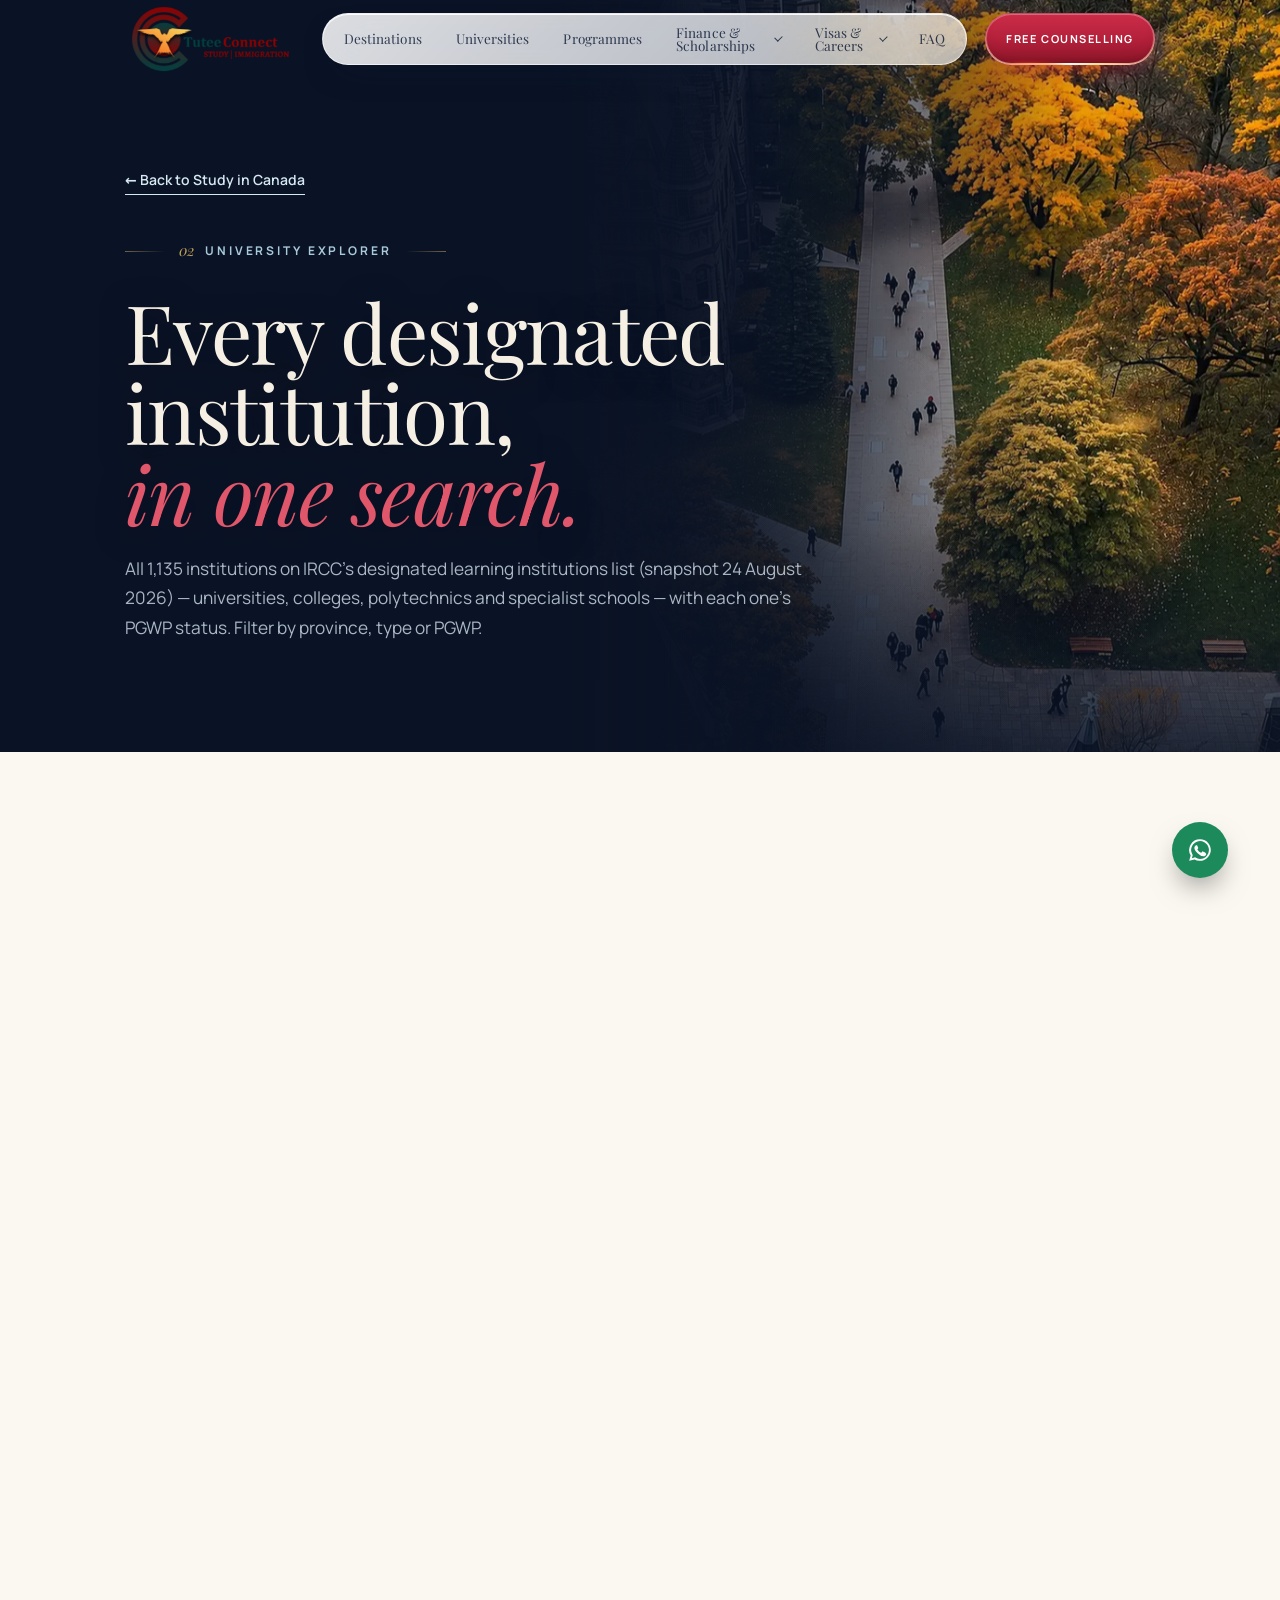
==== commit 5ca63237: "canada changes" ====
--- a/explore-universities.html
+++ b/explore-universities.html
@@ -18,7 +18,7 @@
 
 <header class="hdr" data-hdr>
   <div class="wrap">
-    <a class="logo" href="#top" aria-label="Tutee Connect — back to top"><img src="./assets/img/logo/logo-640.webp" alt="Tutee Connect — Study | Immigration" width="1600" height="652"></a>
+    <a class="logo" href="#top" aria-label="Tutee Connect — back to top"><img src="./assets/img/logo/logo-hd.webp" alt="Tutee Connect — Study | Immigration" width="1000" height="408"></a>
     <nav class="nav" aria-label="Primary">
       <a href="./index.html#destinations">Destinations</a><a href="./index.html#universities">Universities</a><a href="./index.html#programmes">Programmes</a>
       <div class="nav-dd"><a href="./index.html#finance" aria-haspopup="true">Finance &amp; Scholarships<i aria-hidden="true"></i></a><div class="nav-menu"><a href="./index.html#finance">Working while studying &amp; finance</a><a href="./index.html#scholarships">Scholarships &amp; loans</a></div></div>
@@ -32,7 +32,7 @@
 
 <div class="drawer" id="drawer" aria-hidden="true" data-drawer>
   <div class="drawer-top">
-    <span class="logo"><img src="./assets/img/logo/logo-640.webp" alt="Tutee Connect" width="1600" height="652" style="height:34px"></span>
+    <span class="logo"><img src="./assets/img/logo/logo-hd.webp" alt="Tutee Connect" width="1000" height="408" style="height:34px"></span>
     <button class="x" type="button" aria-label="Close menu" data-close-drawer>×</button>
   </div>
   <nav aria-label="Mobile">
@@ -43,7 +43,7 @@
 
 <main id="main">
 <section class="sec dark eu-hero" id="top">
-  <div class="eu-photo" aria-hidden="true"><img src="./assets/img/photos/eu-campus.webp" alt="" width="1878" height="3350"><i class="eu-fade"></i></div>
+  <div class="eu-photo" aria-hidden="true"><img src="./assets/img/photos/eu-campus.webp" srcset="./assets/img/photos/eu-campus-m.webp 800w, ./assets/img/photos/eu-campus.webp 1280w" sizes="(max-width: 899px) 100vw, 50vw" alt="" width="1878" height="3350"><i class="eu-fade"></i></div>
   <div class="wrap">
     <a class="tlink eu-back" href="./index.html#universities">← Back to Study in Canada</a>
     <p class="kicker"><span class="no">02</span> University explorer</p>
@@ -82,9 +82,9 @@
       <h2 class="display" style="margin-top:22px"><span class="ln"><span>Let's plan your</span></span><span class="ln"><span><em>next chapter.</em></span></span></h2>
       <p class="lede rv d1" style="margin-top:26px">Everything you've explored on this page — cities, universities, pathway and budget — is a starting point. A Tutee Connect counsellor will turn it into a plan for you, free and without obligation.</p>
       <div class="contact-lines rv d2">
-        <div><b>Call</b><a href="tel:+917010902329">+91 701-090-2329</a> · <a href="tel:+971553799068">+971 55-379-9068</a></div>
+        <div><b>Call</b><a href="tel:+917358364959">+91 735-836-4959</a> · <a href="tel:+971553799068">+971 55-379-9068</a></div>
         <div><b>Email</b><a href="mailto:info@tuteeconnect.com">info@tuteeconnect.com</a></div>
-        <div><b>WhatsApp</b><a href="https://wa.me/917010902329" target="_blank" rel="noopener">Chat with a counsellor</a></div>
+        <div><b>WhatsApp</b><a href="https://wa.me/917358364959" target="_blank" rel="noopener">Chat with a counsellor</a></div>
       </div>
     </div>
     <form class="form jc-form rv d1" data-lead-form data-jc novalidate>
@@ -137,10 +137,10 @@
 <footer class="ftr" id="site-footer">
   <div class="wrap">
     <div class="ftr-grid">
-      <div><a class="logo" href="#top"><img src="./assets/img/logo/logo-640.webp" alt="Tutee Connect — Study | Immigration" width="1600" height="652" style="height:42px" loading="lazy"></a><p style="max-width:36ch;margin:0">Our vision is to form a society where all the talent champs in the world get connected and support each other to grow in their life.</p></div>
+      <div><a class="logo" href="#top"><img src="./assets/img/logo/logo-hd.webp" alt="Tutee Connect — Study | Immigration" width="1000" height="408" style="height:42px" loading="lazy"></a><p style="max-width:36ch;margin:0">Our vision is to form a society where all the talent champs in the world get connected and support each other to grow in their life.</p></div>
       <div><h5>Explore Canada</h5><ul><li><a href="./index.html#destinations">Destinations</a></li><li><a href="./index.html#universities">University explorer</a></li><li><a href="./index.html#programmes">Programme discovery</a></li><li><a href="./index.html#admissions">Admissions &amp; intakes</a></li><li><a href="./index.html#finance">Cost estimator</a></li><li><a href="./index.html#careers">Careers after graduation</a></li><li><a href="./explore-universities.html">Full institution directory</a></li></ul></div>
       <div><h5>Offices</h5><ul><li><b style="color:var(--ivory);font-weight:600">India</b><br>1st Floor, ALA Corner Complex, Virugambakkam, Chennai - 600092</li><li><b style="color:var(--ivory);font-weight:600">UAE</b><br>Tutee Connect LLC FZ, Meydan Grandstand, Dubai, U.A.E.</li></ul></div>
-      <div><h5>Contact</h5><ul><li><a href="tel:+917010902329">+91 701-090-2329</a></li><li><a href="tel:+971553799068">+971 55-379-9068</a></li><li><a href="mailto:info@tuteeconnect.com">info@tuteeconnect.com</a></li><li><a href="https://www.instagram.com/tuteeconnect/" target="_blank" rel="noopener">Instagram</a> · <a href="https://www.linkedin.com/company/tutee-connect/" target="_blank" rel="noopener">LinkedIn</a> · <a href="https://www.facebook.com/tuteeconnect" target="_blank" rel="noopener">Facebook</a></li></ul></div>
+      <div><h5>Contact</h5><ul><li><a href="tel:+917358364959">+91 735-836-4959</a></li><li><a href="tel:+971553799068">+971 55-379-9068</a></li><li><a href="mailto:info@tuteeconnect.com">info@tuteeconnect.com</a></li><li><a href="https://www.instagram.com/tuteeconnect/" target="_blank" rel="noopener">Instagram</a> · <a href="https://www.linkedin.com/company/tutee-connect/" target="_blank" rel="noopener">LinkedIn</a> · <a href="https://www.facebook.com/tuteeconnect" target="_blank" rel="noopener">Facebook</a></li></ul></div>
     </div>
     <p class="ftr-sign" aria-hidden="true">Your next chapter is north.</p>
     <div class="ftr-base">
@@ -150,7 +150,7 @@
   </div>
 </footer>
 
-<a class="wa" href="https://wa.me/917010902329" target="_blank" rel="noopener" aria-label="Chat with Tutee Connect on WhatsApp"><svg width="26" height="26" viewBox="0 0 24 24" fill="currentColor" aria-hidden="true"><path d="M12 2a10 10 0 0 0-8.6 15.1L2 22l5-1.3A10 10 0 1 0 12 2zm0 18.2a8.2 8.2 0 0 1-4.2-1.2l-.3-.2-3 .8.8-2.9-.2-.3A8.2 8.2 0 1 1 12 20.2zm4.5-6.1c-.2-.1-1.5-.7-1.7-.8s-.4-.1-.6.1-.7.8-.8 1-.3.2-.5.1a6.7 6.7 0 0 1-3.3-2.9c-.2-.4.2-.4.7-1.3.1-.2 0-.3 0-.4l-.8-1.8c-.2-.5-.4-.4-.6-.4h-.5a1 1 0 0 0-.7.3 3 3 0 0 0-.9 2.2 5.2 5.2 0 0 0 1.1 2.8 11.9 11.9 0 0 0 4.6 4c1.7.7 2.4.8 3.2.7.5-.1 1.5-.6 1.8-1.2s.2-1.1.1-1.2-.1-.2-.3-.3z"/></svg></a>
+<a class="wa" href="https://wa.me/917358364959" target="_blank" rel="noopener" aria-label="Chat with Tutee Connect on WhatsApp"><svg width="26" height="26" viewBox="0 0 24 24" fill="currentColor" aria-hidden="true"><path d="M12 2a10 10 0 0 0-8.6 15.1L2 22l5-1.3A10 10 0 1 0 12 2zm0 18.2a8.2 8.2 0 0 1-4.2-1.2l-.3-.2-3 .8.8-2.9-.2-.3A8.2 8.2 0 1 1 12 20.2zm4.5-6.1c-.2-.1-1.5-.7-1.7-.8s-.4-.1-.6.1-.7.8-.8 1-.3.2-.5.1a6.7 6.7 0 0 1-3.3-2.9c-.2-.4.2-.4.7-1.3.1-.2 0-.3 0-.4l-.8-1.8c-.2-.5-.4-.4-.6-.4h-.5a1 1 0 0 0-.7.3 3 3 0 0 0-.9 2.2 5.2 5.2 0 0 0 1.1 2.8 11.9 11.9 0 0 0 4.6 4c1.7.7 2.4.8 3.2.7.5-.1 1.5-.6 1.8-1.2s.2-1.1.1-1.2-.1-.2-.3-.3z"/></svg></a>
 
 <script src="./assets/js/universities-data.js" defer></script>
 <script src="./assets/canada/js/leaf.js" defer></script>
--- a/assets/canada/css/royal.css
+++ b/assets/canada/css/royal.css
@@ -1341,7 +1341,7 @@
 @media(pointer:coarse){
   .chip,.seg button,.tabs button,.adm-tabs button,.adm-seg button,.hx-tabs button,.qa button,.st-list button{min-height:44px}
   .tlink{display:inline-flex;align-items:center;min-height:44px}
-  .mk{position:relative}.mk::after{content:"";position:absolute;inset:-6px}
+  .mk::after{content:"";position:absolute;inset:-6px} /* bigger tap area; markers stay absolutely placed */
   .field,select.field{min-height:46px}
 }
 @media(prefers-reduced-motion:reduce){*{scroll-behavior:auto!important}}
@@ -1466,7 +1466,7 @@
   -webkit-mask:linear-gradient(#000 0 0) content-box,linear-gradient(#000 0 0);-webkit-mask-composite:xor;mask-composite:exclude;
   animation:sbSpin 4.5s linear infinite}
 @keyframes sbSpin{to{--sb:360deg}}
-.hdr-cta .star-ring{animation-duration:6s;opacity:.85}
+.hdr-cta .star-ring{animation-duration:6s;opacity:1;image-rendering:-webkit-optimize-contrast}
 @media(prefers-reduced-motion:reduce){.star-ring{display:none}}
 
 /* ======================================================================
@@ -1837,7 +1837,7 @@
 .bp-stub small{display:block;font:700 9.5px var(--sans);letter-spacing:.18em;text-transform:uppercase;color:var(--silver)}
 .bp-stub b{font:500 20px var(--serif)}
 .bp-code{margin-top:auto;display:flex;gap:2px;height:44px;align-items:stretch}
-.bp-code i{background:#eef3f8;opacity:.85}
+.bp-code i{background:#eef3f8;opacity:1;image-rendering:-webkit-optimize-contrast}
 .bp-stamp{position:absolute;right:-6px;top:46%;transform:rotate(-18deg) scale(1.8);opacity:0;font:800 10px var(--sans);letter-spacing:.16em;text-transform:uppercase;color:#ff8ea0;border:2px solid #ff8ea0;border-radius:8px;padding:6px 10px;background:rgba(10,19,37,.6)}
 .bp.front .bp-stamp{animation:bpStamp .5s 1.1s cubic-bezier(.3,1.6,.5,1) forwards}
 @keyframes bpStamp{to{opacity:1;transform:rotate(-18deg) scale(1)}}
@@ -2488,7 +2488,7 @@
   border:1px solid rgba(255,255,255,.6)!important;box-shadow:inset 0 1px 0 rgba(255,255,255,.9),0 14px 34px -18px rgba(13,26,51,.5)!important}
 .hdr .nav,.hdr.solid .nav{background:linear-gradient(135deg,rgba(255,255,255,.86),rgba(255,255,255,.66))!important;backdrop-filter:blur(24px) saturate(1.8)!important;-webkit-backdrop-filter:blur(24px) saturate(1.8)!important}.hdr.past-hero .logo{background:linear-gradient(135deg,rgba(255,255,255,.88),rgba(255,255,255,.66))!important;backdrop-filter:blur(24px) saturate(1.8);-webkit-backdrop-filter:blur(24px) saturate(1.8)}
 /* v75 · custom cursor removed */ .cur,[data-cur]{display:none!important} html,body,a,button{cursor:auto} a,button,[role=button],.chip,label{cursor:pointer}
-/* v76 · manifesto image hotspots removed */ [data-mf2] [data-hot],.mf2-hot,.hot{display:none!important}
+/* v76 · manifesto image hotspots removed */ [data-mf2] [data-hot],.mf2-hot{display:none!important}
 
 /* v77 · performance: skip rendering of off-screen sections until they approach the viewport */
 .sec,.final,.ftr{content-visibility:auto;contain-intrinsic-size:auto 1100px}
@@ -2532,3 +2532,1205 @@
 .fl-trail{will-change:transform}
 
 .ask-sug.wait .ask-chip{visibility:hidden;animation:none}
+
+/* v81 · fix: on phones the city card and city tabs were sized to the tabs' full width (413px)
+   and got cut off on the right; the stage column now never grows past the screen */
+.hx-stage{grid-template-columns:minmax(0,1fr);width:100%;max-width:min(720px,100%)}
+.hx-grid>*{min-width:0}
+/* phones and small tablets: the hero runs several screens tall, so the logo gets its glass pill
+   as soon as the page scrolls (otherwise it sits on top of the hero text and buttons) */
+@media(max-width:999px){.hdr.solid .logo{background:linear-gradient(135deg,rgba(255,255,255,.9),rgba(255,255,255,.72))!important;backdrop-filter:blur(24px) saturate(1.8);-webkit-backdrop-filter:blur(24px) saturate(1.8)}}
+/* all five city tabs fit on a phone instead of the last one being cut off */
+@media(max-width:480px){.hx-tabs{justify-self:stretch;justify-content:space-between;gap:0;padding:5px}.hx-tabs button{padding:10px clamp(5px,1.7vw,10px);font-size:clamp(12.5px,3.55vw,15.5px)}}
+
+/* v82 · phones: the Top universities intro, search and filters fit on one screen. Study areas
+   become one row you slide sideways; level and result count share a line */
+@media(max-width:760px){
+  #universities{padding-top:56px}
+  #universities .head{gap:12px;margin-bottom:20px}
+  #universities .head h2{margin-top:12px!important;font-size:clamp(32px,9.4vw,40px);line-height:1.04}
+  #universities .head .lede{font-size:15px;line-height:1.5}
+  #universities .head .fine{font-size:12px;line-height:1.45;margin-top:8px!important}
+  #universities .u-search{gap:10px;margin-bottom:12px}
+  #universities #u-q{min-height:46px;padding-top:10px;padding-bottom:10px;font-size:15px}
+  #universities .chips-row{flex-wrap:nowrap;overflow-x:auto;overscroll-behavior-x:contain;scroll-snap-type:x proximity;scrollbar-width:none;
+    margin:0 -20px;padding:2px 20px 4px;scroll-padding:0 20px;
+    -webkit-mask-image:linear-gradient(90deg,transparent 0,#000 18px,#000 calc(100% - 28px),transparent);mask-image:linear-gradient(90deg,transparent 0,#000 18px,#000 calc(100% - 28px),transparent)}
+  #universities .chips-row::-webkit-scrollbar{display:none}
+  #universities .chips-row .chip{flex:none;scroll-snap-align:start;white-space:nowrap}
+  #universities .u-search>div:last-child{display:grid!important;grid-template-columns:auto minmax(0,1fr) auto;gap:10px!important;flex-wrap:nowrap!important}
+  #universities .u-search>div:last-child .ux-sel{max-width:none!important;min-width:0}
+  #universities [data-u-count]{font-size:11.5px;text-align:right;line-height:1.3;max-width:130px}
+}
+
+/* v83 · phones: Top universities section is about half as long. The 19 universities become a
+   sideways card slider, the chosen university's profile sits right under it, then the map;
+   the profile and the two call-to-action cards are tighter */
+@media(max-width:760px){
+  #universities{padding-bottom:64px}
+  #universities .uni-grid{gap:14px}
+  #universities .u-list{display:flex;gap:10px;max-height:none;overflow-x:auto;overflow-y:hidden;border-top:0;
+    margin:0 -20px;padding:2px 20px 6px;scroll-snap-type:x mandatory;scroll-padding:0 20px;overscroll-behavior-x:contain;scrollbar-width:none}
+  #universities .u-list::-webkit-scrollbar{display:none}
+  #universities .u-item{flex:0 0 min(74%,290px);scroll-snap-align:start;display:flex}
+  #universities .u-item button,#universities .u-item button:hover,#universities .u-item button[aria-pressed=true]{
+    height:100%;align-content:start;padding:14px 16px;border:1px solid var(--line);border-radius:16px;background:#fff}
+  #universities .u-item button[aria-pressed=true]{background:var(--navy);border-color:var(--navy)}
+  #universities .u-item b{font-size:18px}
+  #universities .u-item button{grid-template-columns:minmax(0,1fr) auto;row-gap:6px}
+  #universities .u-item b{grid-column:1/-1}
+  #universities .u-item small{grid-column:1;grid-row:2;align-self:end}
+  #universities .u-item .yr{grid-column:2;grid-row:2;align-self:end;font-size:13.5px}
+  #universities .u-list>li.fine{flex:1 0 100%}
+  #universities .u-stage{display:flex;flex-direction:column;gap:14px}
+  #universities .profile{order:-1;padding:20px 20px 22px;border-radius:18px}
+  #universities .profile .yr-big{font-size:76px;top:4px;right:14px}
+  #universities .profile h3{font-size:26px;margin:4px 0 8px}
+  #universities .profile .meta{margin:12px 0}
+  #universities .profile .dz-foot{margin-top:14px}
+  #universities .u-map{padding:10px;border-radius:18px}
+  #universities .u-map .map-tools{margin-bottom:6px!important}
+  #universities .dir-cta{margin-top:24px;padding:22px 20px;gap:10px;border-radius:20px}
+  #universities .dir-cta-num{font-size:46px}
+  #universities .dir-cta-txt b{font-size:20px;margin:6px 0}
+  #universities .dir-cta-txt em{font-size:13.5px;line-height:1.5}
+  #universities .mini-cta{margin-top:16px;padding:16px 18px;gap:12px}
+  #universities .mini-cta p{font-size:14px}
+}
+
+/* fix (all sizes): study-area tags on the navy university profile were dark-on-dark and invisible */
+.light .profile .tagset span,.ivory .profile .tagset span,.profile .tagset span{border-color:var(--line-l);color:#d3dce6}
+@media(max-width:760px){#universities .profile .tagset span{font-size:12px;padding:4px 10px}}
+@media(max-width:760px){
+  #universities .u-item button,#universities .u-item button:hover,#universities .u-item button[aria-pressed=true]{align-content:space-between}
+  #universities .u-map{position:relative}
+  #universities .u-map .map-tools{position:absolute;z-index:3;top:18px;left:18px;margin:0!important}
+  #universities .u-map .seg button{padding:7px 12px;font-size:12px}
+}
+@media(max-width:760px){#universities .u-item b{font-size:17px}#universities .u-item button,#universities .u-item button:hover,#universities .u-item button[aria-pressed=true]{padding:12px 14px;min-height:92px}}
+
+/* v84 · phones: Life in Canada topics fit on one screen. The five topics become a row of pills
+   you slide sideways; the photo and its two short paragraphs sit right below */
+@media(max-width:760px){
+  .topics{margin-top:44px;gap:14px!important}
+  .topic-list{display:flex;gap:8px;overflow-x:auto;overflow-y:hidden;margin:0 -20px!important;padding:2px 20px 4px;
+    scroll-snap-type:x proximity;scroll-padding:0 20px;overscroll-behavior-x:contain;scrollbar-width:none;
+    -webkit-mask-image:linear-gradient(90deg,transparent 0,#000 16px,#000 calc(100% - 26px),transparent);mask-image:linear-gradient(90deg,transparent 0,#000 16px,#000 calc(100% - 26px),transparent)}
+  .topic-list::-webkit-scrollbar{display:none}
+  .topic-list li{flex:none;scroll-snap-align:start}
+  .topic-list button,.topic-list button:hover,.topic-list button[aria-selected=true]{width:auto;padding:9px 16px;border:1px solid var(--line-l);border-radius:999px;
+    font-size:16px;line-height:1.2;white-space:nowrap;background-size:0% 100%}
+  .topic-list button[aria-selected=true]{background:linear-gradient(90deg,rgba(200,35,59,.55),rgba(200,35,59,.25));border-color:rgba(224,86,107,.6);color:#fff}
+  .topic-list button::after,.topic-list button::before{display:none!important}
+  .topic-card{gap:12px!important}
+  .topic-img{min-height:0!important;height:auto!important;aspect-ratio:16/10!important;flex:none!important}
+  .tp-n{left:14px;top:12px;font-size:11px;padding:5px 10px}
+  .tp-tag{left:16px;bottom:14px;font-size:11px}
+  .topic-txt{padding-top:0}
+  .topic-txt p{font-size:14.5px;line-height:1.55;margin:0 0 8px}
+}
+@media(max-width:760px){#life{padding-bottom:64px!important}}
+/* topics rotate every 3 s: reserve the tallest topic's text height so nothing below jumps */
+@media(max-width:760px){.topic-txt{min-height:100px}}
+@media(max-width:520px){.topic-txt{min-height:145px}}
+@media(max-width:374px){.topic-txt{min-height:190px}}
+
+/* v85 · fix: with a mouse/trackpad the topic card got `position:relative` from the hover
+   spotlight, so its desktop sticky offset (top: header + 20px) pushed it ~100px down on
+   narrow screens — a big gap under the topic pills and text spilling into the FAQ */
+@media(max-width:1039px){.topic-card,.topic-card.spot{top:auto!important}}
+@media(max-width:760px){.topic-card{gap:14px!important}}
+@media(max-width:760px){.topic-txt{padding-top:6px}}
+
+/* v86 · phones: swipe cue under the university card slider — arrow buttons, a nudging arrow
+   and a "3 of 19" counter so visitors know the cards slide sideways */
+.u-swipe{display:none}
+@media(max-width:760px){
+  .u-swipe{display:flex;align-items:center;justify-content:space-between;gap:10px;margin:2px 0 0}
+  .u-swipe[hidden]{display:none}
+  .u-sw-btn{flex:none;width:40px;height:40px;border-radius:50%;border:1px solid var(--line);background:#fff;color:var(--navy);display:grid;place-items:center;
+    box-shadow:0 6px 16px -10px rgba(13,26,51,.4);transition:background .25s,color .25s,opacity .25s,transform .2s}
+  .u-sw-btn svg{width:18px;height:18px;fill:none;stroke:currentColor;stroke-width:2.4;stroke-linecap:round;stroke-linejoin:round}
+  .u-sw-btn:active{transform:scale(.94)}
+  .u-sw-btn[data-sw="1"]:not(:disabled){background:var(--navy);color:#fff;border-color:var(--navy)}
+  .u-sw-btn:disabled{opacity:.35}
+  .u-sw-cue{display:flex;align-items:center;gap:8px;font-size:12.5px;font-weight:600;letter-spacing:.02em;color:var(--muted)}
+  .u-sw-hand{display:grid;place-items:center;width:22px;height:22px;color:var(--crimson);animation:swNudge 1.6s var(--ease) infinite}
+  .u-sw-hand svg{width:18px;height:18px;fill:none;stroke:currentColor;stroke-width:2.4;stroke-linecap:round;stroke-linejoin:round}
+  .u-swipe.used .u-sw-hand{animation:none}
+  @keyframes swNudge{0%,100%{transform:translateX(-3px)}50%{transform:translateX(5px)}}
+}
+@media(prefers-reduced-motion:reduce){.u-sw-hand{animation:none}}
+
+/* v87 · phones/tablets: manifesto photo reworked. No empty navy band above it, no 3D tilt that
+   left a hard light line along the bottom; the photo runs edge to edge and fades into the
+   section, the headline rises onto that fade, and the stat cards follow without a big gap */
+@media(max-width:899px){
+  .mf2-sticky{padding:0 0 8px!important;overflow:visible}
+  .mf2-media{aspect-ratio:4/3.6!important;margin:0;border-radius:0;overflow:hidden;clip-path:none!important}
+  .mf2-img{inset:0!important;transform:none!important;will-change:auto}
+  .mf2-img img{object-position:50% 38%}
+  .mf2-shade{background:
+      linear-gradient(180deg,rgba(11,20,40,.55) 0%,rgba(11,20,40,0) 22%),
+      linear-gradient(0deg,#0d1932 0%,rgba(13,25,50,.92) 14%,rgba(13,25,50,.45) 34%,rgba(13,25,50,0) 55%)!important}
+  .mf2-media figcaption{top:14px!important;bottom:auto!important;right:16px;font-size:10px;color:rgba(255,255,255,.78);text-shadow:0 1px 4px rgba(0,0,0,.6)}
+  .mf2-copy{margin-top:-64px;padding-top:0!important}
+  .mf2-title{margin:14px 0 16px;font-size:clamp(34px,9.6vw,46px)}
+  .mf2-rail{margin-top:32px!important}
+}
+/* v88 · hero headline settles sooner after the loader (was 1.5s per line) */
+.hero h1 .ln>span{transition-duration:1.05s}
+
+/* v89 · footer signature: on phones it was one line wider than the screen and got cut off
+   ("Your next chapter is n…"); it now always fits — one line where there is room, two balanced
+   lines on phones */
+.ftr-sign{font-size:min(8vw,104px);overflow:visible}
+.ftr>.wrap{container-type:inline-size}
+@supports (font-size:1cqw){@media(min-width:761px){.ftr-sign{font-size:min(8.9cqw,104px)}}}
+@media(max-width:760px){.ftr-sign{white-space:normal;text-wrap:balance;font-size:clamp(34px,11.5vw,58px);line-height:1.04;margin-top:40px;padding-bottom:.06em}}
+
+/* ==========================================================================
+   v90 · Glow CTAs — every primary call-to-action is a dark glass pill with a
+   light that runs along its lower rim (crimson → maple amber → warm white →
+   ice blue, the landing page's own palette) and a soft reflection beneath.
+   The moving light is a transform-only animation (compositor, no repaints).
+   ========================================================================== */
+:root{--rim-1:#e0566b;--rim-2:#ff9a6a;--rim-3:#fff4e6;--rim-4:#a6cede}
+.btn:not(.line):not(.ice):not(.ghost):not(.light),.cta2,.eu2{
+  --fill:#1b2b4c;
+  position:relative;isolation:isolate;overflow:visible!important;
+  color:#fff!important;
+  background:linear-gradient(180deg,#18243d 0%,#0a1222 55%,#060b16 100%)!important;
+  border:1px solid rgba(255,255,255,.09)!important;
+  box-shadow:inset 0 1px 0 rgba(255,255,255,.12),inset 0 -10px 18px -12px rgba(224,86,107,.35),0 14px 30px -16px rgba(5,10,22,.85)!important}
+.btn:not(.line):not(.ice):not(.ghost):not(.light):hover,.cta2:hover,.dir-cta:hover .eu2{
+  background:linear-gradient(180deg,#1f2e4d 0%,#0e1830 55%,#08101f 100%)!important;
+  box-shadow:inset 0 1px 0 rgba(255,255,255,.16),inset 0 -12px 22px -12px rgba(224,86,107,.5),0 18px 38px -16px rgba(5,10,22,.9),0 10px 26px -14px rgba(224,86,107,.45)!important}
+.btn-hero::after{display:none!important;animation:none!important}
+.cta2-roll::after{color:#ffc7a8}
+.eu2-roll{color:#fff}.eu2-roll::after{color:#ffc7a8}
+.eu2-ar{background:#fff;color:var(--navy)}
+.dir-cta:hover .eu2-ar,.dir-cta:focus-visible .eu2-ar{background:#fff;color:var(--crimson)}
+
+/* the rim light (injected by royal.js as <span class="glow-rim">) */
+.glow-rim{position:absolute;inset:-1px;border-radius:inherit;pointer-events:none;z-index:3;
+  -webkit-mask-image:linear-gradient(0deg,#000 0%,#000 30%,transparent 72%);mask-image:linear-gradient(0deg,#000 0%,#000 30%,transparent 72%)}
+.gr-ring{position:absolute;inset:0;border-radius:inherit;padding:1.6px;overflow:hidden;
+  -webkit-mask:linear-gradient(#000 0 0) content-box,linear-gradient(#000 0 0);-webkit-mask-composite:xor;
+  mask:linear-gradient(#000 0 0) content-box exclude,linear-gradient(#000 0 0)}
+.gr-ring i{position:absolute;top:0;bottom:0;left:-100%;width:300%;will-change:transform;
+  background:linear-gradient(90deg,transparent 0 33%,rgba(224,86,107,.55) 39%,var(--rim-1) 43%,var(--rim-2) 46.5%,var(--rim-3) 50%,var(--rim-4) 54%,rgba(166,206,222,.4) 58%,transparent 63% 100%);
+  animation:rimRun 3.8s cubic-bezier(.45,.05,.55,.95) infinite}
+@keyframes rimRun{from{transform:translateX(-33.34%)}to{transform:translateX(33.34%)}}
+/* soft reflection under the button that follows the light */
+.gr-spill{position:absolute;left:0;right:0;bottom:-11px;height:16px;overflow:hidden;
+  -webkit-mask-image:linear-gradient(90deg,transparent,#000 18%,#000 82%,transparent);mask-image:linear-gradient(90deg,transparent,#000 18%,#000 82%,transparent)}
+.gr-spill i{position:absolute;top:0;bottom:0;left:0;width:40%;will-change:transform;
+  background:radial-gradient(closest-side,rgba(255,214,190,.75),rgba(224,86,107,.45) 45%,rgba(166,206,222,.12) 75%,transparent);
+  animation:rimSpill 3.8s cubic-bezier(.45,.05,.55,.95) infinite}
+@keyframes rimSpill{from{transform:translateX(-175%)}to{transform:translateX(325%)}}
+/* a second, fainter light running the other way keeps the rim alive between passes */
+.gr-ring i+i{animation-duration:5.6s;animation-direction:reverse;opacity:.45}
+.btn:hover .gr-ring i,.cta2:hover .gr-ring i,.dir-cta:hover .gr-ring i{animation-duration:1.9s}
+.btn:hover .gr-spill i,.cta2:hover .gr-spill i,.dir-cta:hover .gr-spill i{animation-duration:1.9s}
+.btn:hover .gr-ring i+i,.cta2:hover .gr-ring i+i{animation-duration:2.8s}
+/* keep the content above the light layers */
+.btn>.ar,.cta2-roll,.cta2-ar,.eu2>span:not(.glow-rim){position:relative;z-index:4}
+.btn.sm .gr-spill{bottom:-9px;height:12px}
+@media(prefers-reduced-motion:reduce){
+  .gr-ring i,.gr-spill i{animation:none}
+  .gr-ring i{transform:translateX(0)}.gr-spill i{transform:translateX(75%)}
+  .gr-ring i+i{display:none}}
+/* v90b · brighter, always-visible rim: the light sweeps end to end and back (like the reference),
+   with a wider core, a thicker rim and a stronger reflection */
+.gr-ring{padding:2px}
+.gr-ring i{background:linear-gradient(90deg,transparent 0 30%,rgba(224,86,107,.35) 34%,var(--rim-1) 39%,var(--rim-2) 44%,var(--rim-3) 50%,var(--rim-4) 56%,rgba(166,206,222,.35) 62%,transparent 68% 100%);
+  animation:rimRun 3.2s cubic-bezier(.45,.05,.55,.95) infinite alternate}
+@keyframes rimRun{from{transform:translateX(-15%)}to{transform:translateX(15%)}}
+.gr-ring i+i{animation:none;opacity:1;transform:none;background:linear-gradient(90deg,transparent 6%,rgba(224,86,107,.38) 22%,rgba(255,154,106,.3) 50%,rgba(166,206,222,.3) 78%,transparent 94%)}
+.gr-spill{bottom:-15px;height:24px}
+.gr-spill i{width:50%;background:radial-gradient(closest-side,rgba(255,226,206,.95),rgba(255,154,106,.6) 30%,rgba(224,86,107,.38) 55%,rgba(166,206,222,.14) 78%,transparent);
+  animation:rimSpill 3.2s cubic-bezier(.45,.05,.55,.95) infinite alternate}
+@keyframes rimSpill{from{transform:translateX(-40%)}to{transform:translateX(140%)}}
+.btn:hover .gr-ring i:first-child,.cta2:hover .gr-ring i:first-child,.dir-cta:hover .gr-ring i:first-child,
+.btn:hover .gr-spill i,.cta2:hover .gr-spill i,.dir-cta:hover .gr-spill i{animation-duration:1.6s}
+.btn.sm .gr-spill{bottom:-12px;height:18px}
+@media(prefers-reduced-motion:reduce){.gr-ring i:first-child{transform:none}.gr-spill i{transform:translateX(50%)}.gr-ring i+i{display:block}}
+
+/* v91 · CTA hover "blade" shine: a bright diagonal streak sweeps once from left to right across
+   every glow CTA on hover / keyboard focus / tap (transform-only, runs on the compositor) */
+.cta-shine{position:absolute;inset:0;border-radius:inherit;overflow:hidden;pointer-events:none;z-index:2}
+.cta-shine i{position:absolute;top:-20%;bottom:-20%;left:0;width:34%;
+  background:linear-gradient(90deg,transparent 0%,rgba(255,255,255,.06) 25%,rgba(255,236,222,.42) 48%,rgba(255,255,255,.62) 50%,rgba(255,236,222,.42) 52%,rgba(255,255,255,.06) 75%,transparent 100%);
+  transform:translateX(-140%) skewX(-24deg);transition:none;will-change:transform}
+.btn:hover>.cta-shine i,.cta2:hover>.cta-shine i,.dir-cta:hover .eu2>.cta-shine i,
+.btn:focus-visible>.cta-shine i,.cta2:focus-visible>.cta-shine i,.btn:active>.cta-shine i,.cta2:active>.cta-shine i{
+  transform:translateX(400%) skewX(-24deg);transition:transform 1s cubic-bezier(.32,.62,.24,1)}
+@media(prefers-reduced-motion:reduce){.cta-shine{display:none}}
+/* v91b · hover shine as a broad, soft sheen (no hard line): a wide band with a long smooth
+   falloff, like light gliding across glass */
+.cta-shine i{top:-30%;bottom:-30%;width:72%;
+  background:linear-gradient(90deg,rgba(255,255,255,0) 0%,rgba(255,246,238,.03) 14%,rgba(255,240,228,.09) 28%,rgba(255,240,228,.21) 40%,rgba(255,248,242,.28) 50%,rgba(255,240,228,.21) 60%,rgba(255,240,228,.09) 72%,rgba(255,246,238,.03) 86%,rgba(255,255,255,0) 100%);
+  transform:translateX(-120%) skewX(-18deg)}
+.btn:hover>.cta-shine i,.cta2:hover>.cta-shine i,.dir-cta:hover .eu2>.cta-shine i,
+.btn:focus-visible>.cta-shine i,.cta2:focus-visible>.cta-shine i,.btn:active>.cta-shine i,.cta2:active>.cta-shine i{
+  transform:translateX(170%) skewX(-18deg);transition:transform 1.25s cubic-bezier(.33,.58,.25,1)}
+
+/* v92 · Admissions: the two cards are balanced (equal columns, so the planner wraps less and the
+   requirements card grows), both cards share the same height with the guidance note pinned to
+   the bottom, and the empty band before "Your journey" is trimmed */
+@media(min-width:1000px){
+  .adm-grid{grid-template-columns:1fr 1fr;align-items:stretch}
+  .adm-req{display:flex;flex-direction:column}
+  .adm-req .adm-flag{margin-top:auto!important}
+  .adm-req .adm-panel{flex:none}
+}
+#admissions{padding-bottom:clamp(64px,7vw,110px)}
+.adm-ask{margin-top:auto;padding:20px 22px;border-radius:20px;background:linear-gradient(135deg,#f7efe2,#fbf6ee);border:1px solid rgba(200,35,59,.12);display:flex;flex-wrap:wrap;align-items:center;gap:14px 20px}
+.adm-ask p{margin:0;flex:1 1 260px;font-size:14px;line-height:1.55;color:#2c3a4f}
+.adm-req .adm-ask+.adm-flag{margin-top:18px!important}
+.adm-req>.adm-panel{margin-bottom:24px}
+@media(min-width:1000px){.adm-tl li{padding:6px 0}.adm-tl{margin:12px 0 14px}}
+@media(max-width:999px){.adm-ask{margin-top:22px}}
+
+/* v93 · desktop hero: the city card is bigger and taller (it was a short 16:10 strip with empty
+   space around it); the stage column gets more width and the caption scales up to match */
+@media(min-width:1000px){
+  .hx-grid{grid-template-columns:minmax(0,.8fr) minmax(0,1.2fr)!important;gap:clamp(36px,4vw,72px)!important}
+  .hx-stage{max-width:none!important;width:100%;gap:20px}
+  .hx-card{aspect-ratio:5/4!important;max-height:calc(100vh - 240px);min-height:380px;border-radius:28px}
+  .hx-cap{left:clamp(26px,2.4vw,40px)!important;bottom:clamp(28px,2.6vw,44px)!important;right:110px}
+  .hx-cap span{font-size:12px}
+  .hx-cap b{font-size:clamp(46px,4.2vw,74px)!important;margin:6px 0 8px}
+  .hx-cap small{font-size:clamp(15px,1.15vw,18px)!important}
+  .hx-unis em{font-size:13px;padding:7px 14px}
+  .hx-go{width:64px;height:64px;right:clamp(24px,2.2vw,36px);bottom:clamp(28px,2.6vw,44px);font-size:22px}
+  .hx-tabs button{padding:12px 22px;font-size:18px}
+}
+
+/* v94 · hero city switcher as a dark glass segmented control (reference: "Inbox / Draft"):
+   frosted teal-navy track with a lit top edge, and a soft glass pill that slides to the chosen city */
+.hx-tabs{background:linear-gradient(180deg,rgba(38,62,78,.92) 0%,rgba(18,34,50,.94) 100%)!important;
+  border:1px solid rgba(214,232,241,.2);padding:6px!important;
+  box-shadow:inset 0 1px 0 rgba(255,255,255,.2),inset 0 -1px 0 rgba(0,0,0,.3),0 22px 44px -22px rgba(8,18,32,.75),0 2px 6px -2px rgba(8,18,32,.35)!important;
+  -webkit-backdrop-filter:blur(14px) saturate(1.3);backdrop-filter:blur(14px) saturate(1.3)}
+.hx-tabs button{font-family:var(--sans)!important;font-weight:500;letter-spacing:.01em;color:rgba(214,232,241,.62)!important;background:none!important;box-shadow:none!important;z-index:2}
+.hx-tabs button:hover{color:rgba(246,250,252,.9)!important;background:none!important}
+.hx-tabs button[aria-selected=true]{color:#fff!important;background:none!important;box-shadow:none!important}
+.hx-pill{position:absolute;z-index:1;top:6px;bottom:6px;left:0;width:0;border-radius:999px;pointer-events:none;
+  background:linear-gradient(180deg,rgba(255,255,255,.17) 0%,rgba(255,255,255,.07) 100%);
+  box-shadow:inset 0 1px 0 rgba(255,255,255,.28),inset 0 0 0 1px rgba(255,255,255,.07),inset 0 -6px 12px -8px rgba(166,206,222,.35),0 8px 18px -10px rgba(0,0,0,.65);
+  transition:transform .55s cubic-bezier(.3,1.25,.4,1),width .55s cubic-bezier(.3,1.25,.4,1)}
+.hx-tabs:not(.pill-on) button[aria-selected=true]{background:rgba(255,255,255,.12)!important}
+@media(prefers-reduced-motion:reduce){.hx-pill{transition:none}}
+
+/* v95 · hero card: no more glitching on hover/click. The 3D tilt (which shimmered the photo and
+   text and jumped when the pointer crossed the arrow) is switched off; the card stays steady.
+   The arrow becomes a dark glass orb with a spectral light ring (reference: iridescent rim) */
+.hx-tilt{transform:none!important;will-change:auto!important}
+.hx-go{animation:none!important;transform:none!important;scale:1;
+  width:clamp(58px,4.6vw,72px)!important;height:clamp(58px,4.6vw,72px)!important;
+  background:radial-gradient(120% 120% at 50% 15%,rgba(70,82,100,.92) 0%,rgba(22,30,44,.94) 55%,rgba(10,14,24,.96) 100%)!important;
+  color:#f4f7fb!important;font-size:0!important;display:grid;place-items:center;isolation:isolate;
+  box-shadow:inset 0 1px 0 rgba(255,255,255,.28),inset 0 -8px 14px -8px rgba(0,0,0,.6),0 12px 28px -10px rgba(5,10,22,.75)!important;
+  -webkit-backdrop-filter:blur(10px);backdrop-filter:blur(10px);
+  transition:scale .25s var(--ease),box-shadow .4s var(--ease)!important}
+.hx-go::before{content:"";position:absolute;inset:-3px;border-radius:50%;z-index:-1;padding:3px;
+  background:conic-gradient(from 0deg,#e0566b,#ff9a6a,#ffe2a8,#9fe3d6,#7fb6ff,#b58cff,#ff7ab0,#e0566b);
+  -webkit-mask:linear-gradient(#000 0 0) content-box,linear-gradient(#000 0 0);-webkit-mask-composite:xor;
+  mask:linear-gradient(#000 0 0) content-box exclude,linear-gradient(#000 0 0);
+  filter:saturate(1.15);opacity:.95;animation:goSpin 6s linear infinite;will-change:transform}
+.hx-go::after{content:"";position:absolute;inset:-9px;border-radius:50%;z-index:-2;pointer-events:none;
+  background:conic-gradient(from 0deg,rgba(224,86,107,.55),rgba(255,154,106,.45),rgba(159,227,214,.4),rgba(127,182,255,.45),rgba(181,140,255,.45),rgba(224,86,107,.55));
+  filter:blur(9px);opacity:.55;animation:goSpin 6s linear infinite!important;border:0!important}
+.hx-go>svg,.hx-go .go-ar{width:44%;height:44%}
+@keyframes goSpin{to{transform:rotate(1turn)}}
+.hx-go:hover{background:radial-gradient(120% 120% at 50% 15%,rgba(84,98,118,.95) 0%,rgba(26,36,52,.95) 55%,rgba(12,16,28,.97) 100%)!important;color:#fff!important}
+.hx-go:hover::before,.hx-go:hover::after{animation-duration:2.4s!important;opacity:1}
+.hx-go:active{scale:.94}
+@media(prefers-reduced-motion:reduce){.hx-go::before,.hx-go::after{animation:none!important}}
+/* v95b · orb face fully opaque glossy charcoal; ring thinner with bright spectral arcs and dark gaps */
+.hx-go{background:radial-gradient(110% 110% at 50% 12%,#4a5260 0%,#262c36 42%,#14181f 78%,#0c0f15 100%)!important;
+  box-shadow:inset 0 1px 0 rgba(255,255,255,.32),inset 0 -10px 16px -10px rgba(0,0,0,.8),0 0 0 1px rgba(255,255,255,.06),0 14px 30px -12px rgba(0,0,0,.8)!important}
+.hx-go:hover{background:radial-gradient(110% 110% at 50% 12%,#58616f 0%,#2c333e 42%,#171b23 78%,#0d1016 100%)!important}
+.hx-go::before{inset:-2.5px;padding:2.5px;background:conic-gradient(from 20deg,
+  rgba(255,255,255,.05) 0deg,#ff9a6a 30deg,#ffe2a8 52deg,#9fe3d6 74deg,rgba(127,182,255,.15) 110deg,rgba(255,255,255,.04) 160deg,
+  #7fb6ff 200deg,#b58cff 225deg,#ff7ab0 250deg,#e0566b 275deg,rgba(224,86,107,.12) 310deg,rgba(255,255,255,.05) 360deg)}
+.hx-go::after{inset:-6px;filter:blur(7px);opacity:.45;z-index:-3}
+.hx-go::after{display:none!important}
+.hx-go{box-shadow:inset 0 1px 0 rgba(255,255,255,.32),inset 0 -10px 16px -10px rgba(0,0,0,.8),0 0 18px -3px rgba(181,140,255,.4),0 0 24px -6px rgba(255,154,106,.35),0 14px 30px -12px rgba(0,0,0,.8)!important}
+.hx-go:hover{box-shadow:inset 0 1px 0 rgba(255,255,255,.36),inset 0 -10px 16px -10px rgba(0,0,0,.8),0 0 24px -2px rgba(181,140,255,.55),0 0 30px -4px rgba(255,154,106,.5),0 16px 34px -12px rgba(0,0,0,.85)!important}
+
+/* ==========================================================================
+   v97 · Programme discovery as a journey: the three choices are stations on a
+   glowing route line (each station pulses when you change it), fields carry
+   icons and levels show their typical length; the answer prints as a pathway
+   ticket with a route strip, a live institution count, a length meter, a
+   perforated tear and a PGWP stamp — reprinted with a slide each time.
+   ========================================================================== */
+.b-route{position:relative;padding-left:46px}
+.b-line{position:absolute;left:14px;top:30px;bottom:40px;width:2px;border-radius:2px;background:rgba(214,232,241,.14);overflow:hidden}
+.b-line i{position:absolute;left:0;top:-40%;width:100%;height:40%;background:linear-gradient(180deg,transparent,#9fe3d6,#ffe2b0,transparent);animation:bFlow 3.2s linear infinite}
+@keyframes bFlow{to{transform:translateY(350%)}}
+.b-route .b-step{position:relative;border-top-color:rgba(214,232,241,.12)}
+.b-route .b-step::before{content:"";position:absolute;left:-40px;top:24px;width:18px;height:18px;border-radius:50%;background:#0f3d47;border:2px solid #9fe3d6;box-shadow:0 0 0 5px rgba(159,227,214,.12),0 0 14px rgba(159,227,214,.5)}
+.b-route .b-step::after{content:"";position:absolute;left:-35px;top:29px;width:8px;height:8px;border-radius:50%;background:#ffe2b0}
+.b-route .b-step.ping::before{animation:bPing .7s var(--ease)}
+@keyframes bPing{0%{box-shadow:0 0 0 0 rgba(255,226,176,.7),0 0 14px rgba(159,227,214,.5)}100%{box-shadow:0 0 0 18px rgba(255,226,176,0),0 0 14px rgba(159,227,214,.5)}}
+.b-route .b-step h4{font-size:13px;letter-spacing:.14em;text-transform:uppercase;color:#cfeee9}
+.b-route .b-step h4 i{font-size:15px;letter-spacing:0;text-transform:none;color:#ffe2b0}
+.pick button{display:inline-flex;align-items:center;gap:8px;border-radius:14px;background:rgba(255,255,255,.04);border-color:rgba(214,232,241,.22);transition:background .3s,border-color .3s,color .3s,translate .3s var(--ease),box-shadow .3s}
+.pick button svg{width:17px;height:17px;flex:none;fill:none;stroke:currentColor;stroke-width:1.7;stroke-linecap:round;stroke-linejoin:round;opacity:1;image-rendering:-webkit-optimize-contrast}
+.pick button small{font-size:11px;font-weight:600;letter-spacing:.04em;padding:2px 7px;border-radius:999px;background:rgba(159,227,214,.14);color:#bff0e6}
+.pick button:hover{translate:0 -2px;background:rgba(255,255,255,.08);border-color:rgba(159,227,214,.6);transform:none}
+.pick button[aria-pressed=true]{background:linear-gradient(180deg,#fff9ef,#f3e9d8);color:#0d1a33;border-color:#fff3dd;box-shadow:0 10px 26px -12px rgba(0,0,0,.55),0 0 0 3px rgba(255,226,176,.22)}
+.pick button[aria-pressed=true] small{background:rgba(200,35,59,.12);color:#a11730}
+.pick button[aria-pressed=true] svg{color:#c8233b;opacity:1}
+/* ticket */
+.result{background:none!important;padding:0!important;min-height:0!important;overflow:visible!important}
+.tk{position:relative;background:linear-gradient(180deg,#fffaf2,#f6eee1);color:var(--ink);border-radius:26px;padding:0 clamp(22px,3vw,38px) clamp(24px,3vw,36px);overflow:hidden;
+  box-shadow:0 40px 80px -40px rgba(0,0,0,.65),0 0 0 1px rgba(255,255,255,.4) inset}
+.tk::before{content:"";position:absolute;inset:0;pointer-events:none;background:repeating-linear-gradient(135deg,rgba(13,26,51,.022) 0 2px,transparent 2px 9px)}
+.tk.reprint{animation:tkIn .55s cubic-bezier(.2,.8,.2,1)}
+@keyframes tkIn{0%{clip-path:inset(0 0 100% 0);transform:translateY(-10px)}100%{clip-path:inset(0 0 0 0);transform:none}}
+.tk-top{display:flex;justify-content:space-between;align-items:center;gap:12px;margin:0 calc(-1 * clamp(22px,3vw,38px)) 22px;padding:14px clamp(22px,3vw,38px);background:linear-gradient(90deg,#0f4b55,#13323f);color:#e6f6f2;font:700 10.5px/1 var(--sans);letter-spacing:.2em;text-transform:uppercase}
+.tk-no{font-family:ui-monospace,SFMono-Regular,Menlo,monospace;letter-spacing:.12em;color:#ffe2b0}
+.tk-route{display:grid;grid-template-columns:1fr auto 1fr auto 1fr;align-items:center;gap:10px;padding:14px 16px;border-radius:16px;background:#fff;border:1px solid rgba(13,26,51,.07)}
+.tk-route small{display:block;font:700 9.5px var(--sans);letter-spacing:.18em;text-transform:uppercase;color:#0f6f6a}
+.tk-route b{display:block;font-size:14px;line-height:1.25;margin-top:3px}
+.tk-route i{width:26px;height:2px;background:linear-gradient(90deg,#9fe3d6,#c8233b);position:relative}
+.tk-route i::after{content:"";position:absolute;right:-2px;top:-3px;border:4px solid transparent;border-left:6px solid #c8233b}
+.tk .big{font-family:var(--serif);font-size:clamp(30px,3.2vw,46px);line-height:1.05;margin:22px 0 10px}
+.tk .big em{color:var(--crimson)}
+.tk-d{font-size:15.5px!important;color:var(--muted);margin:0}
+.tk-stats{display:grid;grid-template-columns:1.3fr 1fr;gap:12px;margin-top:20px}
+.tk-num,.tk-dur{border-radius:16px;padding:16px 18px;background:#0f3d47;color:#e9f6f3}
+.tk-num b{display:block;font:500 clamp(34px,3.4vw,48px)/1 var(--serif);color:#ffe2b0;font-variant-numeric:tabular-nums}
+.tk-num small,.tk-dur small{display:block;font-size:12px;line-height:1.45;color:#bfdcd6;margin-top:6px}
+.tk-dur{background:#fff;color:var(--ink);border:1px solid rgba(13,26,51,.08)}
+.tk-dur small{margin:0 0 6px;color:#0f6f6a;font:700 9.5px var(--sans);letter-spacing:.18em;text-transform:uppercase}
+.tk-dur b{font:500 30px/1 var(--serif)}
+.tk-bar{display:block;height:6px;border-radius:6px;background:rgba(13,26,51,.08);margin-top:12px;overflow:hidden}
+.tk-bar i{display:block;height:100%;width:var(--w);border-radius:6px;background:linear-gradient(90deg,#9fe3d6,#c8233b);transform-origin:left;animation:barIn .8s var(--ease) both}
+@keyframes barIn{from{transform:scaleX(0)}}
+.tk-tear{position:relative;height:0;margin:26px calc(-1 * clamp(22px,3vw,38px)) 6px;border-top:2px dashed rgba(13,26,51,.16)}
+.tk-tear::before,.tk-tear::after{content:"";position:absolute;top:-13px;width:24px;height:24px;border-radius:50%;background:#11505a}
+.tk-tear::before{left:-12px}.tk-tear::after{right:-12px}
+.tk h5{font-size:11px;letter-spacing:.18em;text-transform:uppercase;color:#0f6f6a;margin:22px 0 8px}
+.tk-p{margin:0;color:var(--muted);line-height:1.6}
+.tk ul{list-style:none;margin:0;padding:0}
+.tk li{display:flex;justify-content:space-between;gap:12px;padding:10px 0;border-top:1px solid var(--line);font-size:15px;animation:liIn .5s var(--ease) both;animation-delay:calc(var(--i) * 60ms)}
+.tk li span:last-child{color:var(--muted);font-size:13px;text-align:right}
+@keyframes liIn{from{opacity:0;transform:translateX(-8px)}}
+.tk-stamp{position:relative;margin-top:22px;padding:14px 16px 14px 18px;border:2px solid rgba(200,35,59,.45);border-radius:14px;background:rgba(200,35,59,.04);font-size:13.5px;line-height:1.55;color:#384356}
+.tk-stamp b{position:absolute;top:-11px;left:14px;padding:2px 10px;border-radius:999px;background:#c8233b;color:#fff;font:700 10px/1.6 var(--sans);letter-spacing:.16em;text-transform:uppercase;transform:rotate(-2deg)}
+@media(max-width:600px){.b-route{padding-left:36px}.b-line{left:9px}.b-route .b-step::before{left:-34px}.b-route .b-step::after{left:-29px}
+  .tk-route{gap:6px;padding:12px}.tk-route i{width:12px}.tk-route b{font-size:12.5px}.tk-route small{font-size:8.5px;letter-spacing:.12em}.tk-stats{grid-template-columns:1fr}.tk-top{font-size:9.5px;letter-spacing:.14em}}
+@media(prefers-reduced-motion:reduce){.b-line i,.tk.reprint,.tk li,.tk-bar i{animation:none}}
+
+@media(min-width:1040px){.builder>[data-builder]{position:sticky;top:calc(var(--hdr) + 24px)}}
+
+/* v98 · header logo: the new HD transparent logo, shown as-is — no white pill, no white glass
+   gradient, no white outline halo */
+.logo img{filter:none!important}
+.hdr .logo,.hdr.solid .logo,.hdr.past-hero .logo,.hdr.on-dark .logo{background:transparent!important;border-color:transparent!important;box-shadow:none!important;-webkit-backdrop-filter:none!important;backdrop-filter:none!important}
+.hdr.on-dark .logo img{filter:none!important}
+
+/* ==========================================================================
+   v99 · "Canada today" live wire: aurora sky, LIVE pulse, Ottawa clock,
+   rotating lead story, timed wire list and a breaking-news crawl.
+   ========================================================================== */
+.nw{position:relative;overflow:hidden;isolation:isolate;padding:clamp(70px,8vw,120px) 0 0;color:#eaf2f8;
+  background:radial-gradient(120% 80% at 50% 0%,#0c2340 0%,#081427 55%,#060e1c 100%)}
+.nw-sky{position:absolute;inset:0;z-index:-1;pointer-events:none;overflow:hidden}
+.nw-sky i{position:absolute;width:60vw;height:38vw;max-width:900px;max-height:520px;border-radius:50%;filter:blur(70px);opacity:.42;will-change:transform}
+.nw-sky i:nth-child(1){left:-10%;top:-18%;background:radial-gradient(closest-side,#2fd6a6,transparent);animation:aur1 18s ease-in-out infinite alternate}
+.nw-sky i:nth-child(2){right:-12%;top:-10%;background:radial-gradient(closest-side,#5a7bff,transparent);opacity:.32;animation:aur2 22s ease-in-out infinite alternate}
+.nw-sky i:nth-child(3){left:30%;top:10%;width:40vw;height:22vw;background:radial-gradient(closest-side,#e0566b,transparent);opacity:.2;animation:aur1 26s ease-in-out infinite alternate-reverse}
+@keyframes aur1{to{transform:translate(12%,10%) scale(1.15)}}
+@keyframes aur2{to{transform:translate(-14%,12%) scale(1.1)}}
+.nw-head{display:grid;gap:24px;align-items:end;margin-bottom:clamp(28px,3.5vw,44px)}
+@media(min-width:1000px){.nw-head{grid-template-columns:1.2fr .8fr}}
+.nw-kick{display:flex;align-items:center;gap:14px;margin:0;font:700 11.5px var(--sans);letter-spacing:.24em;text-transform:uppercase;color:#bfe9df}
+.nw-live{display:inline-flex;align-items:center;gap:8px;padding:6px 12px 6px 10px;border-radius:999px;background:#e0294a;color:#fff;letter-spacing:.18em;box-shadow:0 0 0 1px rgba(255,255,255,.18) inset,0 8px 20px -8px rgba(224,41,74,.8)}
+.nw-live i{position:relative;width:8px;height:8px;border-radius:50%;background:#fff}
+.nw-live i::after{content:"";position:absolute;inset:0;border-radius:50%;background:#fff;animation:nwPulse 1.6s ease-out infinite}
+@keyframes nwPulse{to{transform:scale(3);opacity:0}}
+.nw-title{font:400 clamp(36px,4.6vw,68px)/1.04 var(--serif);letter-spacing:-.015em;margin:18px 0 0;color:#fff}
+.nw-title em{color:#ff8a95}
+.nw-meta{display:grid;gap:12px;justify-items:start}
+@media(min-width:1000px){.nw-meta{justify-items:end;text-align:right}}
+.nw-clock{display:flex;align-items:baseline;gap:8px;font-variant-numeric:tabular-nums}
+.nw-clock small{font:700 10.5px var(--sans);letter-spacing:.2em;text-transform:uppercase;color:#9fbfd6}
+.nw-clock b{font:500 34px/1 var(--serif);color:#fff}
+.nw-upd{margin:0;font-size:13px;color:#9fbfd6}
+.nw-filter{display:inline-flex;gap:4px;padding:5px;border-radius:999px;background:rgba(255,255,255,.06);border:1px solid rgba(255,255,255,.12)}
+.nw-filter button{border:0;background:none;color:#bcd0e2;font:600 13px var(--sans);padding:8px 16px;border-radius:999px;transition:background .3s,color .3s}
+.nw-filter button[aria-pressed=true]{background:#fff;color:#0b1a30}
+.nw-grid{display:grid;gap:18px}
+@media(min-width:1000px){.nw-grid{grid-template-columns:1.35fr 1fr;gap:24px;align-items:stretch}}
+/* lead story */
+.nw-lead{position:relative;min-height:340px;border-radius:26px;overflow:hidden;
+  background:linear-gradient(160deg,rgba(255,255,255,.1),rgba(255,255,255,.03));border:1px solid rgba(255,255,255,.14);
+  box-shadow:0 40px 80px -40px rgba(0,0,0,.8),inset 0 1px 0 rgba(255,255,255,.12);-webkit-backdrop-filter:blur(12px);backdrop-filter:blur(12px)}
+.nw-lead::before{content:"";position:absolute;right:-60px;top:-60px;width:260px;height:260px;opacity:.07;pointer-events:none;
+  background:url("data:image/svg+xml,%3Csvg xmlns='http://www.w3.org/2000/svg' viewBox='0 0 24 24'%3E%3Cpath fill='%23fff' d='M12 2l1.6 3.5 2.6-1-.6 4.2 3-1.6-.7 2.8 2.6 1.1-3.4 2.6.8 1.8-4.4-.7.3 4.3h-1.6l.3-4.3-4.4.7.8-1.8-3.4-2.6 2.6-1.1-.7-2.8 3 1.6-.6-4.2 2.6 1z'/%3E%3C/svg%3E") center/contain no-repeat}
+.nw-lead-in{position:relative;height:100%;display:flex;flex-direction:column;padding:clamp(24px,3vw,40px)}
+.nw-lead-in.swap{animation:nwIn .6s cubic-bezier(.2,.8,.2,1)}
+@keyframes nwIn{from{opacity:0;transform:translateY(14px)}}
+.nw-lead-top{display:flex;flex-wrap:wrap;align-items:center;gap:10px 14px;font-size:12.5px;color:#a9c2d6}
+.nw-chip{padding:5px 11px;border-radius:999px;font:700 10.5px var(--sans);letter-spacing:.16em;text-transform:uppercase;background:rgba(255,255,255,.12);color:#fff}
+.nw-chip.k-ircc{background:rgba(47,214,166,.18);color:#8ff0d2}
+.nw-chip.k-canada{background:rgba(224,86,107,.2);color:#ffb3bd}
+.nw-src-n{font-weight:600;color:#dbe8f3}
+.nw-time::before{content:"·";margin-right:10px}
+.nw-lead h3{font:400 clamp(28px,2.9vw,44px)/1.14 var(--serif);margin:22px 0 auto;padding-bottom:24px;color:#fff}
+.nw-lead h3 a{color:inherit;text-decoration:none;background:linear-gradient(currentColor,currentColor) 0 100%/0 1px no-repeat;transition:background-size .5s var(--ease)}
+.nw-lead h3 a:hover{background-size:100% 1px}
+.nw-read{align-self:flex-start;display:inline-flex;align-items:center;gap:8px;padding:11px 18px;border-radius:999px;background:#fff;color:#0b1a30;font:700 12px var(--sans);letter-spacing:.1em;text-transform:uppercase;text-decoration:none;transition:transform .3s var(--ease)}
+.nw-read:hover{transform:translateX(3px)}
+.nw-dots{display:flex;gap:6px;margin-top:22px}
+.nw-dots button{flex:1;max-width:70px;height:16px;border:0;background:none;padding:6px 0;cursor:pointer}
+.nw-dots i{display:block;height:3px;border-radius:3px;background:rgba(255,255,255,.18);overflow:hidden;position:relative}
+.nw-dots [aria-selected=true] i::after{content:"";position:absolute;inset:0;background:linear-gradient(90deg,#2fd6a6,#ffe2b0);transform-origin:left;animation:nwBar 7s linear forwards}
+.nw-lead:hover .nw-dots [aria-selected=true] i::after{animation-play-state:paused}
+@keyframes nwBar{from{transform:scaleX(0)}}
+.nw-off{color:#bcd0e2;margin:-8px 0 16px}
+.nw-off-links{display:flex;flex-wrap:wrap;gap:10px}
+.nw-empty{padding:40px;color:#bcd0e2}
+.nw-skel{padding:40px;display:grid;gap:14px}
+.nw-skel i{height:16px;border-radius:8px;background:linear-gradient(90deg,rgba(255,255,255,.06),rgba(255,255,255,.14),rgba(255,255,255,.06)) 0 0/200% 100%;animation:nwSk 1.4s linear infinite}
+.nw-skel i:nth-child(1){width:30%}.nw-skel i:nth-child(2){height:34px}.nw-skel i:nth-child(3){width:70%;height:34px}
+@keyframes nwSk{to{background-position:-200% 0}}
+/* wire list */
+.nw-wire{list-style:none;margin:0;padding:6px 0;border-radius:26px;background:rgba(5,12,26,.45);border:1px solid rgba(255,255,255,.08);max-height:460px;overflow:auto;scrollbar-width:thin;scrollbar-color:rgba(255,255,255,.2) transparent}
+.nw-wire li{animation:nwLi .5s var(--ease) both;animation-delay:calc(var(--i) * 50ms)}
+@keyframes nwLi{from{opacity:0;transform:translateX(10px)}}
+.nw-wire a{display:grid;grid-template-columns:52px 1fr;gap:14px;padding:14px 20px;color:#dbe8f3;text-decoration:none;border-left:2px solid transparent;transition:background .3s,border-color .3s}
+.nw-wire a:hover,.nw-wire li.on a{background:rgba(255,255,255,.05);border-left-color:#2fd6a6}
+.nw-wire time{font:600 13px var(--sans);color:#ffe2b0;font-variant-numeric:tabular-nums;padding-top:2px}
+.nw-w-b b{display:block;font:500 15px/1.4 var(--sans);color:#fff}
+.nw-w-b small{display:flex;align-items:center;gap:7px;margin-top:5px;font-size:12px;color:#8fa9bf}
+.nw-w-b small i,.nw-crawl i{width:7px;height:7px;border-radius:50%;flex:none;background:#8fa9bf}
+.k-ircc{background:#2fd6a6!important}.k-canada{background:#e0566b!important}
+/* crawl */
+.nw-crawl{position:relative;display:flex;align-items:center;margin-top:clamp(40px,5vw,64px);height:48px;background:#e0294a;color:#fff;overflow:hidden}
+.nw-crawl-tag{flex:none;height:100%;display:flex;align-items:center;padding:0 22px;background:#0b1a30;font:700 11px var(--sans);letter-spacing:.2em;text-transform:uppercase;position:relative;z-index:1;box-shadow:12px 0 20px -8px rgba(0,0,0,.5)}
+.nw-crawl-in{flex:1;overflow:hidden}
+.nw-crawl-track{display:flex;width:max-content;animation:nwCrawl var(--dur,80s) linear infinite}
+.nw-crawl:hover .nw-crawl-track{animation-play-state:paused}
+.nw-crawl-track span{display:flex;align-items:center;gap:12px;padding:0 28px;font:600 14px var(--sans);white-space:nowrap}
+.nw-crawl-track i{background:#fff!important;opacity:.8}
+@keyframes nwCrawl{to{transform:translateX(-50%)}}
+.nw-src{margin:0 auto;padding:18px 0 26px;font-size:12px;color:#7f98ae}
+.nw-src a{color:#bcd0e2}
+.is-off-wire .lt,.is-off-wire .nw-wire{display:none}
+.is-off-wire .nw-grid{grid-template-columns:1fr}
+@media(max-width:999px){.nw-wire{max-height:none}.nw-lead{min-height:300px}}
+@media(max-width:600px){.nw-crawl{height:42px}.nw-crawl-tag{padding:0 14px;font-size:10px}.nw-wire a{grid-template-columns:44px 1fr;padding:12px 16px}}
+@media(prefers-reduced-motion:reduce){.nw-sky i,.nw-crawl-track,.nw-live i::after,.nw-skel i{animation:none}.nw-dots [aria-selected=true] i::after{animation:none;transform:none}}
+@media(max-width:600px){.nw-wire li:nth-child(n+6){display:none}}
+.is-snap .nw-live{background:#2b4a6b}.is-snap .nw-live i::after{animation:none}
+
+/* v100 · broadcast lower-third (reference: TV "breaking news" banner): glossy silver headline
+   tier with a slanted red LIVE flag, a red crawl tier underneath, and angled red speed wings */
+.lt{position:relative;display:flex;align-items:stretch;margin:clamp(40px,5vw,64px) auto 0;width:min(1320px,calc(100% - 24px));filter:drop-shadow(0 22px 30px rgba(0,0,0,.55))}
+.lt-body{flex:1;min-width:0;display:grid;grid-template-columns:minmax(0,1fr)}
+/* top tier */
+.lt-top{position:relative;display:flex;align-items:center;height:62px;clip-path:polygon(18px 0,100% 0,100% 100%,0 100%);
+  background:linear-gradient(180deg,#ffffff 0%,#eef1f5 45%,#cfd6df 100%);box-shadow:inset 0 1px 0 #fff}
+.lt-top::after{content:"";position:absolute;inset:0;pointer-events:none;background:linear-gradient(100deg,transparent 30%,rgba(255,255,255,.75) 45%,transparent 60%);transform:translateX(-120%);animation:ltGloss 6s ease-in-out 1.5s infinite}
+@keyframes ltGloss{40%,100%{transform:translateX(120%)}}
+.lt-brand{position:relative;z-index:1;align-self:stretch;display:grid;align-content:center;padding:0 22px 0 34px;margin-right:18px;color:#fff;
+  background:linear-gradient(180deg,#0f2747,#0a1a33);clip-path:polygon(18px 0,100% 0,calc(100% - 16px) 100%,0 100%)}
+.lt-brand b{font:800 15px/1 var(--sans);letter-spacing:.16em;text-transform:uppercase}
+.lt-brand small{font:italic 400 14px/1.1 var(--serif);color:#ff9aa6;margin-top:3px}
+.lt-head{flex:1;min-width:0;overflow:hidden;white-space:nowrap;text-overflow:ellipsis;font:800 clamp(15px,1.55vw,22px)/1.2 var(--sans);letter-spacing:-.005em;text-transform:uppercase;color:#1a2433}
+.lt-head span{display:block;overflow:hidden;text-overflow:ellipsis}
+.lt-head span.in{animation:ltHead .6s cubic-bezier(.2,.8,.2,1)}
+@keyframes ltHead{from{opacity:0;transform:translateY(60%)}}
+.lt-live{position:relative;align-self:stretch;display:flex;align-items:center;gap:9px;padding:0 30px 0 34px;margin-left:16px;color:#fff;
+  background:linear-gradient(180deg,#ff3b4f,#c40f2a);clip-path:polygon(22px 0,100% 0,100% 100%,0 100%);box-shadow:inset 0 1px 0 rgba(255,255,255,.4)}
+.lt-live b{font:900 italic 20px/1 var(--sans);letter-spacing:.06em;text-transform:uppercase;text-shadow:0 2px 6px rgba(0,0,0,.35)}
+.lt-live i{width:9px;height:9px;border-radius:50%;background:#fff;box-shadow:0 0 0 0 rgba(255,255,255,.8);animation:ltDot 1.4s ease-out infinite}
+@keyframes ltDot{to{box-shadow:0 0 0 10px rgba(255,255,255,0)}}
+.is-snap .lt-live i{animation:none}
+/* bottom tier */
+.lt-bot{position:relative;display:flex;align-items:center;height:38px;clip-path:polygon(0 0,100% 0,100% 100%,14px 100%);
+  background:linear-gradient(180deg,#e2223d 0%,#b5122b 100%);color:#fff;
+  box-shadow:inset 0 1px 0 rgba(255,255,255,.25)}
+.lt-bot::before{content:"";position:absolute;inset:0;pointer-events:none;opacity:.18;
+  background:radial-gradient(circle at 1px 1px,#fff 1px,transparent 1.4px) 0 0/7px 7px;-webkit-mask:linear-gradient(90deg,transparent 40%,#000);mask:linear-gradient(90deg,transparent 40%,#000)}
+.lt .nw-crawl-tag{position:relative;z-index:1;flex:none;align-self:stretch;display:flex;align-items:center;padding:0 22px 0 24px;background:#0a1a33;color:#fff;
+  font:800 italic 11px/1 var(--sans);letter-spacing:.14em;text-transform:uppercase;clip-path:polygon(0 0,100% 0,calc(100% - 12px) 100%,0 100%)}
+.lt .nw-crawl-in{flex:1;min-width:0;overflow:hidden;-webkit-mask:linear-gradient(90deg,transparent,#000 3%,#000 97%,transparent);mask:linear-gradient(90deg,transparent,#000 3%,#000 97%,transparent)}
+.lt .nw-crawl-track{display:flex;width:max-content;animation:nwCrawl var(--dur,80s) linear infinite}
+.lt:hover .nw-crawl-track{animation-play-state:paused}
+.lt .nw-crawl-track span{display:flex;align-items:center;gap:12px;padding:0 26px;font:700 italic 13.5px var(--sans);letter-spacing:.03em;text-transform:uppercase;white-space:nowrap}
+.lt .nw-crawl-track i{width:7px;height:7px;transform:rotate(45deg);border-radius:1px;background:#fff!important;opacity:.9}
+.lt-clock{flex:none;padding:0 16px;font:700 12px var(--sans);letter-spacing:.08em;font-variant-numeric:tabular-nums;background:rgba(0,0,0,.22);align-self:stretch;display:flex;align-items:center}
+/* speed wings */
+.lt-wing{position:relative;flex:none;width:clamp(40px,6vw,110px)}
+.lt-wing i{position:absolute;height:9px;border-radius:2px;background:linear-gradient(90deg,transparent,#e2223d);transform:skewX(-35deg)}
+.lt-r i{background:linear-gradient(90deg,#e2223d,transparent)}
+.lt-wing i:nth-child(1){top:14px;left:20%;right:0;height:10px}
+.lt-wing i:nth-child(2){top:36px;left:0;right:0;height:16px;background:linear-gradient(90deg,transparent,#ff3b4f)}
+.lt-r i:nth-child(2){background:linear-gradient(90deg,#ff3b4f,transparent)}
+.lt-wing i:nth-child(3){top:62px;left:35%;right:0;height:26px;background:linear-gradient(90deg,transparent,#b5122b)}
+.lt-r i:nth-child(3){background:linear-gradient(90deg,#b5122b,transparent);left:0;right:35%}
+.lt-r i:nth-child(1){left:0;right:20%}
+.lt-l i{animation:ltWingL 2.8s ease-in-out infinite}.lt-r i{animation:ltWingR 2.8s ease-in-out infinite}
+.lt-wing i:nth-child(2){animation-delay:.2s}.lt-wing i:nth-child(3){animation-delay:.4s}
+@keyframes ltWingL{50%{transform:skewX(-35deg) translateX(-8px);opacity:.75}}
+@keyframes ltWingR{50%{transform:skewX(-35deg) translateX(8px);opacity:.75}}
+.nw-src{padding-top:24px}
+@media(max-width:760px){.lt{width:100%;margin-top:40px}.lt-wing{display:none}
+  .lt-top{height:auto;min-height:54px;clip-path:none}.lt-brand{padding:0 14px 0 14px;margin-right:10px;clip-path:polygon(0 0,100% 0,calc(100% - 10px) 100%,0 100%)}.lt-brand b{font-size:12px}.lt-brand small{font-size:12px}
+  .lt-head{white-space:normal;font-size:13.5px;line-height:1.25;padding:8px 0;display:-webkit-box;-webkit-line-clamp:2;-webkit-box-orient:vertical}
+  .lt-head span{white-space:normal}.lt-live{padding:0 14px 0 22px;margin-left:8px;clip-path:polygon(12px 0,100% 0,100% 100%,0 100%)}.lt-live b{font-size:14px}
+  .lt-bot{clip-path:none}.lt .nw-crawl-tag{padding:0 14px;font-size:9.5px}.lt-clock{display:none}}
+@media(prefers-reduced-motion:reduce){.lt-top::after,.lt-wing i,.lt-live i,.lt .nw-crawl-track,.lt-head span.in{animation:none}}
+@media(max-width:760px){.lt-head{display:block}.lt-head span{display:-webkit-box;-webkit-line-clamp:2;-webkit-box-orient:vertical;overflow:hidden}
+  .lt .nw-crawl-tag{display:none}.lt-brand{min-width:0}.lt-brand b{font-size:11px;letter-spacing:.12em}.lt-live b{font-size:12px}.lt-live{padding:0 12px 0 20px}}
+
+/* v101 · trust strip as four interactive promise cards: numbered, linked to the section that
+   backs them up, a light line that draws across as they arrive, icons that ignite with a
+   spinning ring, a cursor spotlight, and a hidden detail line that slides up on hover */
+.proof{position:relative;background:linear-gradient(180deg,#fff,#fbf7f0)!important;padding:8px 0}
+.proof-list{position:relative;padding:26px 0 30px!important;gap:16px!important}
+.proof-list>li{display:block!important;min-width:0}
+.pf-line{position:absolute;left:0;right:0;top:56px;height:2px;pointer-events:none;background:rgba(200,35,59,.08);border-radius:2px;overflow:hidden}
+.pf-line i{position:absolute;inset:0;background:linear-gradient(90deg,#c8233b,#ff9a6a,#2fa59a);transform:scaleX(0);transform-origin:left;transition:transform 1.6s cubic-bezier(.6,0,.2,1) .2s}
+.proof.in .pf-line i{transform:scaleX(1)}
+.pf{--mx:50%;--my:50%;position:relative;display:grid;grid-template-columns:auto 1fr;gap:6px 14px;height:100%;padding:18px 18px 16px;border-radius:20px;text-decoration:none;color:inherit;
+  background:#fff;border:1px solid rgba(13,26,51,.07);box-shadow:0 10px 26px -20px rgba(13,26,51,.4);overflow:hidden;isolation:isolate;
+  opacity:0;transform:translateY(14px);transition:opacity .7s var(--ease),transform .7s var(--ease),box-shadow .4s,border-color .4s;transition-delay:calc(var(--i) * 120ms + .3s)}
+.proof.in .pf{opacity:1;transform:none}
+.pf::before{content:"";position:absolute;inset:0;z-index:-1;opacity:0;transition:opacity .35s;background:radial-gradient(220px circle at var(--mx) var(--my),rgba(200,35,59,.09),transparent 65%)}
+.pf:hover,.pf:focus-visible{transform:translateY(-6px)!important;transition-delay:0s;border-color:rgba(200,35,59,.28);box-shadow:0 26px 44px -26px rgba(160,20,45,.45)}
+.pf:hover::before{opacity:1}
+.pf-ic{position:relative;grid-row:span 3;width:52px;height:52px;display:grid;place-items:center;border-radius:50%;background:#fbeef0;color:#b51c34;z-index:1;transition:background .4s,color .4s,transform .5s var(--ease)}
+.pf-ic svg{width:24px;height:24px;background:none!important;padding:0!important;border-radius:0!important}
+.pf-ic svg path{stroke-dasharray:80;stroke-dashoffset:80;transition:stroke-dashoffset 1.2s var(--ease);transition-delay:calc(var(--i) * 150ms + .6s)}
+.proof.in .pf-ic svg path{stroke-dashoffset:0}
+.pf-ic i{position:absolute;inset:-5px;border-radius:50%;border:1.5px dashed rgba(200,35,59,.45);opacity:0;transition:opacity .3s;animation:pfSpin 7s linear infinite}
+@keyframes pfSpin{to{transform:rotate(1turn)}}
+.pf:hover .pf-ic{background:linear-gradient(135deg,#e1283c,#a9142b);color:#fff;transform:rotate(-8deg) scale(1.06)}
+.pf:hover .pf-ic i{opacity:1}
+.pf-t{display:grid;gap:2px;min-width:0}
+.pf-n{font:italic 400 13px var(--serif);color:#c8233b}
+.pf-t b{font-size:15.5px;font-weight:700;color:#0d1a33;line-height:1.3}
+.pf-s,.pf-more{font-size:13.5px;line-height:1.45;color:#556372;transition:opacity .35s,transform .35s var(--ease)}
+.pf-t{position:relative}
+.pf-more{position:absolute;left:0;right:0;bottom:0;opacity:0;transform:translateY(8px);color:#a11730;font-weight:600}
+.pf:hover .pf-s,.pf:focus-visible .pf-s{opacity:0;transform:translateY(-8px)}
+.pf:hover .pf-more,.pf:focus-visible .pf-more{opacity:1;transform:none}
+.pf-go{grid-column:2;display:inline-flex;align-items:center;gap:6px;margin-top:8px;font:700 11px var(--sans);letter-spacing:.14em;text-transform:uppercase;color:#0d1a33;opacity:.55;transition:opacity .3s,color .3s}
+.pf-go em{font-style:normal;transition:transform .35s var(--ease)}
+.pf:hover .pf-go{opacity:1;color:#c8233b}.pf:hover .pf-go em{transform:translateX(5px)}
+@media(max-width:1000px){.pf-line{display:none}}
+@media(max-width:560px){.proof-list{display:flex!important;overflow-x:auto;scroll-snap-type:x mandatory;gap:12px!important;margin:0 -20px!important;padding:20px!important;scrollbar-width:none}
+  .proof-list::-webkit-scrollbar{display:none}.proof-list>li{flex:0 0 78%;scroll-snap-align:start}
+  .pf-more{position:static;opacity:1;transform:none;font-size:12.5px}.pf:hover .pf-s{opacity:1;transform:none}}
+@media(prefers-reduced-motion:reduce){.pf,.pf-line i,.pf-ic svg path{transition:none;opacity:1;transform:none;stroke-dashoffset:0}.pf-ic i{animation:none}}
+.pf-go{white-space:nowrap;flex-wrap:nowrap}.pf-go em{display:inline-block}
+.proof-list .pf-ic svg{color:inherit!important}
+.pf-t b{font-size:15px}
+.proof-list .pf-go{display:inline-flex;gap:6px;color:#0d1a33;font-size:11px;line-height:1}
+.proof-list .pf:hover .pf-go{color:#c8233b}
+.proof-list .pf-ic{display:grid;color:#b51c34;font-size:inherit}
+.proof-list .pf:hover .pf-ic{color:#fff}
+.proof-list .pf-t{display:grid;gap:2px}
+@media(max-width:560px){.proof-list.wrap{width:auto!important;margin:0!important;padding:18px 20px 22px!important;scroll-padding:0 20px}.pf-line{display:none!important}.pf-more{color:#a11730}}
+/* v100b · banner reduced to the running crawl only (headline tier removed) */
+.lt-bot{height:50px;clip-path:polygon(16px 0,100% 0,calc(100% - 16px) 100%,0 100%)}
+.lt .nw-crawl-tag{font-size:12px;padding:0 26px 0 30px}
+.lt .nw-crawl-track span{font-size:15px}
+.lt-wing i:nth-child(1){top:6px;height:8px}.lt-wing i:nth-child(2){top:20px;height:12px}.lt-wing i:nth-child(3){top:38px;height:8px}
+@media(max-width:760px){.lt-bot{height:44px;clip-path:none}.lt .nw-crawl-tag{display:flex;font-size:9.5px;padding:0 12px}.lt .nw-crawl-track span{font-size:13px}}
+/* v102 · news banner reduced to the running headlines only, edge to edge across the screen */
+.lt.lt-run{width:100%;margin:clamp(40px,5vw,64px) 0 0;display:block;height:46px;filter:none;
+  background:linear-gradient(180deg,#e2223d 0%,#b5122b 100%);box-shadow:inset 0 1px 0 rgba(255,255,255,.25),0 18px 30px -18px rgba(0,0,0,.6);position:relative;overflow:hidden}
+.lt.lt-run::before{content:"";position:absolute;inset:0;pointer-events:none;opacity:.14;background:radial-gradient(circle at 1px 1px,#fff 1px,transparent 1.4px) 0 0/7px 7px}
+.lt.lt-run .nw-crawl-in{height:100%;display:flex;align-items:center;-webkit-mask:none;mask:none}
+.lt.lt-run .nw-crawl-track span{font-size:14.5px}
+@media(max-width:760px){.lt.lt-run{height:40px}.lt.lt-run .nw-crawl-track span{font-size:12.5px;padding:0 18px}}
+
+/* v103 · form alerts: a red alert bubble under a wrong email / phone, with a shake */
+.f-err{display:none!important}
+.f-alert{display:flex;align-items:flex-start;gap:8px;margin-top:7px;padding:9px 12px;border-radius:12px;background:#fff1f3;border:1px solid rgba(192,38,63,.35);color:#9e1530;
+  font:600 12.5px/1.4 var(--sans);box-shadow:0 8px 18px -12px rgba(160,20,45,.6);animation:faIn .35s var(--ease);grid-column:1/-1}
+.f-alert[hidden]{display:none}
+.f-alert svg{width:16px;height:16px;flex:none;margin-top:1px}
+.f-alert span{flex:1}
+.f-alert button{flex:none;border:0;border-radius:999px;background:#c0263f;color:#fff;font:700 11px var(--sans);padding:4px 10px;cursor:pointer}
+@keyframes faIn{from{opacity:0;transform:translateY(-4px)}}
+.shake{animation:fShake .45s cubic-bezier(.36,.07,.19,.97)}
+@keyframes fShake{20%,60%{transform:translateX(-6px)}40%,80%{transform:translateX(6px)}}
+.jc-card .field.bad{box-shadow:0 0 0 3px rgba(192,38,63,.15)!important}
+@media(prefers-reduced-motion:reduce){.shake,.f-alert{animation:none}}
+
+/* v104 · header "Free counselling" CTA in maple-leaf red (Canadian flag red #D52B1E) */
+.hdr .hdr-cta.hdr-cta.hdr-cta.hdr-cta.hdr-cta.hdr-cta{background:linear-gradient(180deg,#ec3b2e 0%,#d52b1e 52%,#a8160f 100%)!important;border-color:rgba(255,200,190,.35)!important;color:#fff!important;
+  box-shadow:inset 0 1px 0 rgba(255,255,255,.3),inset 0 -8px 14px -10px rgba(80,0,0,.55),0 12px 26px -12px rgba(213,43,30,.75)!important}
+.hdr .hdr-cta.hdr-cta.hdr-cta.hdr-cta.hdr-cta.hdr-cta:hover{background:linear-gradient(180deg,#f2483a 0%,#dc3324 52%,#b0190f 100%)!important;
+  box-shadow:inset 0 1px 0 rgba(255,255,255,.35),inset 0 -8px 14px -10px rgba(80,0,0,.55),0 16px 32px -12px rgba(213,43,30,.9)!important}
+.hdr-cta .gr-ring i:first-child{background:linear-gradient(90deg,transparent 0 30%,rgba(255,220,180,.4) 36%,#ffd27a 44%,#fff8ec 50%,#ffd27a 56%,rgba(255,220,180,.4) 64%,transparent 70% 100%)}
+.hdr-cta .gr-ring i+i{background:linear-gradient(90deg,transparent 6%,rgba(255,220,180,.35) 30%,rgba(255,255,255,.3) 50%,rgba(255,220,180,.35) 70%,transparent 94%)}
+.hdr-cta .gr-spill i{background:radial-gradient(closest-side,rgba(255,236,210,.9),rgba(255,140,90,.5) 40%,rgba(213,43,30,.25) 70%,transparent)}
+.hdr-cta .cta2-roll::after{color:#ffe6c7}
+
+/* v105 · section rail redesigned as a minimal dot navigator (reference: hollow rings, the
+   current section a glowing filled dot with its name beside it in pink capitals) */
+.fl{top:50%!important;bottom:auto!important;height:auto;width:auto;right:26px;transform:translate(30px,-50%)}
+.fl.show{transform:translateY(-50%)}
+.fl-end,.fl-route,.fl-trail,.fl-plane{display:none!important}
+.fl .fl-track{position:relative;flex:none;display:flex;flex-direction:column;align-items:flex-end;gap:14px;margin:0;width:auto}
+.fl .fl-wp,.fl.expand .fl-wp{position:relative!important;top:auto!important;left:auto!important;margin:0!important;width:22px;height:22px;display:grid;place-items:center;transition:none}
+.fl .fl-wp i,.fl .fl-wp.past i,.fl .fl-wp.on i,.fl .fl-wp:hover i,.fl.expand .fl-wp:hover i{width:9px;height:9px;border-radius:50%;transform:none;background:transparent;
+  box-shadow:inset 0 0 0 1.5px rgba(214,232,241,.55);transition:width .35s var(--ease),height .35s var(--ease),background .35s,box-shadow .35s}
+.fl.on-light .fl-wp i{box-shadow:inset 0 0 0 1.5px rgba(13,26,51,.4)}
+.fl .fl-wp.past i{box-shadow:inset 0 0 0 1.5px rgba(179,32,58,.55)}
+.fl .fl-wp:hover i{width:11px;height:11px;box-shadow:inset 0 0 0 2px #b3203a}
+.fl .fl-wp.on i,.fl.expand .fl-wp.on i{width:13px;height:13px;background:#b3203a;box-shadow:0 0 0 4px rgba(179,32,58,.18),0 0 14px rgba(179,32,58,.75)}
+.fl .fl-wp.on i::after{content:"";position:absolute;inset:-6px;border-radius:50%;border:1px solid rgba(179,32,58,.6);animation:flRing 2.2s ease-out infinite}
+.fl .fl-wp i{position:relative}
+@keyframes flRing{from{transform:scale(.6);opacity:1}to{transform:scale(1.6);opacity:0}}
+.fl .fl-wp span,.fl.expand .fl-wp span,.fl-track:hover .fl-wp span{position:absolute!important;right:30px!important;left:auto!important;top:50%!important;
+  transform:translate(8px,-50%)!important;padding:0!important;background:none!important;border:0!important;box-shadow:none!important;
+  font:800 11.5px/1 var(--sans)!important;letter-spacing:.2em!important;text-transform:uppercase;white-space:nowrap;color:rgba(234,242,248,.9)!important;
+  opacity:0;pointer-events:none;transition:opacity .3s,transform .35s var(--ease)!important;text-shadow:0 1px 8px rgba(0,0,0,.45)}
+.fl.on-light .fl-wp span{color:#0d1a33!important;text-shadow:0 1px 6px rgba(255,255,255,.7)}
+.fl .fl-wp span em,.fl .fl-wp span::after{display:none!important}
+.fl .fl-wp.on span{opacity:1;transform:translate(0,-50%)!important;color:#b3203a!important}
+.fl.on-light .fl-wp.on span{color:#b3203a!important}
+.fl .fl-wp:hover span{opacity:1;transform:translate(0,-50%)!important}
+.fl .fl-wp:hover~.fl-wp.on span,.fl .fl-wp.on:not(:hover):has(~.fl-wp:hover) span{opacity:0}
+.fl-track:has(.fl-wp:hover) .fl-wp.on:not(:hover) span{opacity:0}
+@media(prefers-reduced-motion:reduce){.fl .fl-wp.on i::after{animation:none}}
+.fl .fl-track{gap:6px!important}.fl .fl-wp,.fl.expand .fl-wp{min-height:0!important}
+
+/* v106 · one accent: the headline crimson-pink (#B3203A, as in "strategy,") for the section dots
+   and the header CTA. On dark sections the dot label is lifted slightly so it stays readable. */
+.fl:not(.on-light) .fl-wp.on span{color:#e3506a!important}
+.fl .fl-wp.on i,.fl.expand .fl-wp.on i{box-shadow:0 0 0 4px rgba(179,32,58,.25),0 0 16px rgba(227,80,106,.7)}
+.hdr .hdr-cta.hdr-cta.hdr-cta.hdr-cta.hdr-cta.hdr-cta{background:linear-gradient(180deg,#cc2c48 0%,#b3203a 52%,#8c1528 100%)!important;border-color:rgba(255,190,200,.35)!important;
+  box-shadow:inset 0 1px 0 rgba(255,255,255,.28),inset 0 -8px 14px -10px rgba(60,0,10,.55),0 12px 26px -12px rgba(179,32,58,.8)!important}
+.hdr .hdr-cta.hdr-cta.hdr-cta.hdr-cta.hdr-cta.hdr-cta:hover{background:linear-gradient(180deg,#d6334f 0%,#bd2541 52%,#951a2e 100%)!important;
+  box-shadow:inset 0 1px 0 rgba(255,255,255,.32),inset 0 -8px 14px -10px rgba(60,0,10,.55),0 16px 32px -12px rgba(179,32,58,.9)!important}
+/* rail labels: plain text, no glow or backdrop behind them */
+.fl .fl-wp span,.fl.on-light .fl-wp span,.fl .fl-wp.on span{text-shadow:none!important;background:none!important;box-shadow:none!important;-webkit-backdrop-filter:none!important;backdrop-filter:none!important;filter:none!important}
+.fl .fl-wp span::before,.fl .fl-wp span::after{display:none!important}
+/* v107 · header logo a little bigger, and it no longer shrinks when the page scrolls */
+.hdr .logo img,.hdr.solid .logo img,.hdr.past-hero .logo img{height:64px!important;width:auto;transition:none}
+@media(max-width:600px){.hdr .logo img,.hdr.solid .logo img,.hdr.past-hero .logo img{height:48px!important}}
+/* v108 · header in one straight line: menu pill and Free counselling share the same height,
+   top and bottom edges; menu links and dropdown arrows sit on one centre line */
+@media(min-width:1000px){
+  .hdr .nav{height:52px;box-sizing:border-box;align-items:center;padding-top:0!important;padding-bottom:0!important}
+  .hdr .nav a,.hdr .nav button{display:inline-flex!important;align-items:center;line-height:1;height:40px}
+  .hdr .nav svg{display:block;align-self:center;margin-top:0!important}
+  .hdr .hdr-cta.hdr-cta.hdr-cta.hdr-cta.hdr-cta.hdr-cta{height:52px;min-height:52px;box-sizing:border-box;display:inline-flex;align-items:center}
+}
+
+/* ==========================================================================
+   v109 · phones: (1) every sideways row (promise cards, study-area chips, life
+   topics, pathway picks) gets a "Swipe" cue with a nudging arrow and a little
+   position bar; it fades once the visitor has swiped. (2) The hero city switcher
+   becomes a roomy sliding track instead of five squeezed labels. (3) Programme
+   discovery is compacted: each choice is one sideways row, the ticket is tighter.
+   ========================================================================== */
+.sw-cue{display:none}
+@media(max-width:760px){
+  .sw-cue{display:flex;align-items:center;gap:10px;margin:10px 0 0;background:none!important;border:0!important;padding:0!important;box-shadow:none!important;font:600 11px/1 var(--sans);letter-spacing:.14em;text-transform:uppercase;color:#6b7686;transition:opacity .5s var(--ease)}
+  .sw-cue[hidden]{display:none}
+  .sw-cue .sw-ar{display:grid;place-items:center;width:26px;height:26px;border-radius:50%;background:#b3203a;color:#fff;flex:none;animation:swNudge 1.6s var(--ease) infinite}
+  .sw-cue .sw-ar svg{width:14px;height:14px;fill:none;stroke:currentColor;stroke-width:2.2;stroke-linecap:round;stroke-linejoin:round}
+  .sw-cue .sw-bar{position:relative;flex:1;max-width:120px;height:3px;border-radius:3px;background:rgba(13,26,51,.12);overflow:hidden;margin-left:auto}
+  .sw-cue .sw-bar i{position:absolute;top:0;bottom:0;left:0;width:calc(var(--w,.3) * 100%);border-radius:3px;background:#b3203a;transform:translateX(calc(var(--p,0) * (1 / var(--w,.3) - 1) * 100%));transition:transform .15s linear}
+  .sw-cue.used .sw-ar{animation:none}
+  .sw-cue.used .sw-t{opacity:.7}
+  .sw-cue.end .sw-ar{transform:scaleX(-1)}
+  .sw-cue.dark{color:rgba(214,232,241,.72)}
+  .sw-cue.dark .sw-bar{background:rgba(214,232,241,.16)}
+  .sw-cue.dark .sw-bar i,.sw-cue.dark .sw-ar{background:#e3506a}
+  .proof .sw-cue{margin:-8px 20px 14px}
+}
+@keyframes swNudge{0%,100%{translate:0}50%{translate:5px}}
+@media(prefers-reduced-motion:reduce){.sw-cue .sw-ar{animation:none}}
+
+/* (2) hero city switcher on phones */
+@media(max-width:600px){
+  .hx-tabs{overflow-x:auto!important;overflow-y:hidden;justify-content:flex-start!important;gap:2px!important;padding:5px!important;
+    scrollbar-width:none;overscroll-behavior-x:contain;-webkit-overflow-scrolling:touch;justify-self:stretch}
+  .hx-tabs::-webkit-scrollbar{display:none}
+  .hx-tabs button{flex:none!important;padding:10px 17px!important;font-size:14.5px!important;min-height:42px;white-space:nowrap}
+  .hx-pill{top:5px;bottom:5px}
+  .hx-tabs.ov:not(.at-end){-webkit-mask-image:linear-gradient(90deg,#000 calc(100% - 40px),transparent);mask-image:linear-gradient(90deg,#000 calc(100% - 40px),transparent)}
+  .hx-tabs.ov.at-end:not(.at-start){-webkit-mask-image:linear-gradient(90deg,transparent,#000 40px);mask-image:linear-gradient(90deg,transparent,#000 40px)}
+  .hx-tabs.ov:not(.at-start):not(.at-end){-webkit-mask-image:linear-gradient(90deg,transparent,#000 36px,#000 calc(100% - 36px),transparent);mask-image:linear-gradient(90deg,transparent,#000 36px,#000 calc(100% - 36px),transparent)}
+}
+
+/* (3) Programme discovery on phones */
+@media(max-width:600px){
+  #programmes .head{margin-bottom:22px}
+  #programmes .head .lede{font-size:15px;line-height:1.5}
+  #programmes .b-route .b-step{padding:16px 0 14px}
+  #programmes .b-route .b-step::before{top:16px}
+  #programmes .b-route .b-step::after{top:21px}
+  #programmes .b-route .b-step h4{margin:0 0 10px;font-size:12px}
+  #programmes .pick{position:relative;display:flex;flex-wrap:nowrap!important;gap:8px;overflow-x:auto;overflow-y:hidden;scrollbar-width:none;overscroll-behavior-x:contain;
+    margin-right:-20px;padding:3px 20px 6px 3px;margin-left:-3px;scroll-snap-type:x proximity;scroll-padding-left:3px;
+    -webkit-mask-image:linear-gradient(90deg,#000 calc(100% - 34px),transparent);mask-image:linear-gradient(90deg,#000 calc(100% - 34px),transparent)}
+  #programmes .pick::-webkit-scrollbar{display:none}
+  #programmes .pick button{flex:none;white-space:nowrap;scroll-snap-align:start;padding:9px 13px;font-size:14px;min-height:42px}
+  #programmes .b-step .sw-cue{margin-top:6px}
+  #programmes .builder{gap:18px}
+  .tk{border-radius:20px;padding:0 18px 20px}
+  .tk-top{margin:0 -18px 14px;padding:12px 18px}
+  .tk-route{display:none}
+  .tk .big{font-size:27px;margin:4px 0 6px}
+  .tk-d{font-size:14px!important;line-height:1.5}
+  .tk-stats{grid-template-columns:1.25fr 1fr!important;gap:8px;margin-top:14px}
+  .tk-num,.tk-dur{padding:12px 13px;border-radius:14px}
+  .tk-num b{font-size:32px}
+  .tk-num small{font-size:11px;line-height:1.35}
+  .tk-dur b{font-size:24px}
+  .tk-tear{margin:18px -18px 2px}
+  .tk h5{margin:16px 0 6px;font-size:10.5px}
+  .tk-p{font-size:14px;line-height:1.5}
+  .tk li{padding:8px 0;font-size:14px}
+  .tk li:nth-child(n+4){display:none}
+  .tk-stamp{margin-top:18px;padding:12px 13px;font-size:12.5px;line-height:1.5}
+  .tk .dz-foot{margin-top:18px!important;gap:10px}
+}
+
+/* v111 · universities directory card ("1,135"): the Ottawa autumn photo (Parliament Hill)
+   fills the right half and fades into the card's navy, so the text side stays clean */
+.dir-cta{isolation:isolate}
+.dir-cta>*{position:relative;z-index:2}
+.dir-cta::after{z-index:1}
+.dir-cta::before{content:"";position:absolute;top:0;right:0;bottom:0;width:52%;z-index:0;pointer-events:none;border-radius:inherit;
+  background:linear-gradient(90deg,rgba(14,24,48,.55) 0%,rgba(14,24,48,0) 45%),linear-gradient(0deg,rgba(14,24,48,.28),rgba(14,24,48,0) 55%),url(../../img/ottawa-autumn.webp) 62% 40%/cover no-repeat;
+  -webkit-mask-image:linear-gradient(90deg,transparent 0,rgba(0,0,0,.3) 22%,rgba(0,0,0,.85) 52%,#000 72%);mask-image:linear-gradient(90deg,transparent 0,rgba(0,0,0,.3) 22%,rgba(0,0,0,.85) 52%,#000 72%);
+  transition:transform 1.2s var(--ease)}
+.dir-cta:hover::before{transform:scale(1.03)}
+@media(max-width:820px){
+  .dir-cta::before{width:100%;top:0;bottom:auto;height:62%;background-image:linear-gradient(0deg,rgba(14,24,48,.85),rgba(14,24,48,.35) 55%,rgba(14,24,48,.25)),url(../../img/ottawa-autumn-m.webp);background-position:center,55% 38%;background-size:cover,cover;
+    -webkit-mask-image:linear-gradient(180deg,#000 0,rgba(0,0,0,.8) 50%,transparent 100%);mask-image:linear-gradient(180deg,#000 0,rgba(0,0,0,.8) 50%,transparent 100%)}
+  .dir-cta-num{text-shadow:none;filter:drop-shadow(0 4px 18px rgba(10,19,37,.65))}
+}
+@media(prefers-reduced-motion:reduce){.dir-cta::before{transition:none}.dir-cta:hover::before{transform:none}}
+
+/* v112 · AI chat bar like a voice assistant: a dark glass pill with a mic and a send button,
+   and a live glowing sound wave along its bottom edge (askwave.js) */
+.ask-in{position:relative;align-items:center;gap:8px;padding:8px 8px 8px 22px!important;background:linear-gradient(180deg,rgba(14,14,20,.92),rgba(10,10,16,.96))!important;
+  border:1px solid rgba(255,255,255,.08)!important;box-shadow:0 18px 40px -22px rgba(0,0,0,.9),inset 0 1px 0 rgba(255,255,255,.05)!important;overflow:visible}
+.ask-in:focus-within{border-color:rgba(255,120,160,.35)!important;box-shadow:0 18px 40px -22px rgba(0,0,0,.9),0 0 0 4px rgba(255,92,140,.08),inset 0 1px 0 rgba(255,255,255,.05)!important}
+.ask-in input{position:relative;z-index:2;font-size:15.5px;color:#f2f2f5}
+.ask-in input::placeholder{color:rgba(220,220,230,.45)}
+.ask-in button{position:relative;z-index:2;width:44px!important;height:44px!important;background:#26262c!important;color:#f4f4f6!important;border:1px solid rgba(255,255,255,.06)!important;box-shadow:none!important;
+  transition:background .3s,transform .25s var(--ease),box-shadow .3s!important}
+.ask-in button svg{width:18px;height:18px}
+.ask-in button:hover{transform:scale(1.06)!important;background:#33333b!important}
+.ask-in button:active{transform:scale(.92)!important}
+.ask-in.has-text button[type=submit],.ask-in.thinking button[type=submit]{background:linear-gradient(135deg,#ff5c8c,#b3203a)!important;box-shadow:0 8px 22px -8px rgba(255,92,140,.8)!important}
+.ask-mic.on{background:linear-gradient(135deg,#ff5c8c,#b3203a)!important;animation:micPulse 1.4s ease-out infinite}
+@keyframes micPulse{0%{box-shadow:0 0 0 0 rgba(255,92,140,.55)}100%{box-shadow:0 0 0 14px rgba(255,92,140,0)}}
+.ask-mic[hidden]{display:none!important}
+.ask-wave{position:absolute;left:34px;right:34px;bottom:-17px;width:calc(100% - 68px);height:46px;z-index:1;pointer-events:none}
+.ask-in::after{content:"";position:absolute;left:12%;right:12%;bottom:-16px;height:22px;z-index:0;pointer-events:none;border-radius:50%;
+  background:radial-gradient(50% 50% at 50% 50%,rgba(255,92,140,.28),rgba(190,90,255,.12) 55%,transparent 75%);filter:blur(6px);opacity:.7;transition:opacity .4s}
+.ask-in.listening::after,.ask-in.thinking::after,.ask-in:focus-within::after{opacity:1}
+.ask-note{padding-top:22px!important}
+@media(max-width:640px){.ask-in{padding-left:16px!important;gap:6px}.ask-in button{width:40px!important;height:40px!important}.ask-wave{bottom:-15px;height:40px;left:26px;right:26px;width:calc(100% - 52px)}}
+@media(prefers-reduced-motion:reduce){.ask-mic.on{animation:none}}
+
+/* v115 · footer sign-off in words: "Study. Live. Grow. in Canada." set large. Each word starts
+   as a fine outline and fills with the site's pink-to-coral colour one after another when the
+   footer comes into view; a maple leaf lands at the end and a slow sheen keeps it alive */
+.ftr-sign{display:none!important}
+.ftr-words{position:relative;margin:64px 0 6px;display:flex;flex-wrap:wrap;align-items:baseline;gap:0 .32em;
+  font:500 clamp(46px,6.1vw,92px)/1 var(--serif);letter-spacing:-.025em;color:transparent}
+.ftr-words .fw{position:relative;padding:.06em 0 .18em;margin-bottom:-.18em;-webkit-text-stroke:1px rgba(214,232,241,.28);
+  background:linear-gradient(100deg,#f6f0e4 0%,#ffb3a1 40%,#e3506a 70%,#b3203a 100%) 0 0/0% 100% no-repeat;-webkit-background-clip:text;background-clip:text;
+  transition:background-size 1.1s cubic-bezier(.7,0,.2,1) var(--d,0s),-webkit-text-stroke-color .6s var(--d,0s)}
+.ftr-words em{font-style:italic;font-weight:400;
+  background-image:linear-gradient(100deg,#ffb3a1,#e3506a 60%,#b3203a)}
+.ftr-words.in .fw{background-size:100% 100%;-webkit-text-stroke-color:transparent}
+.ftr-words.in .fw::after{content:"";position:absolute;inset:0;pointer-events:none;
+  background:linear-gradient(100deg,transparent 35%,rgba(255,255,255,.55) 50%,transparent 65%) -150% 0/50% 100% no-repeat;-webkit-background-clip:text;background-clip:text;color:transparent;
+  -webkit-text-fill-color:transparent;animation:fwSheen 6s ease-in-out calc(var(--d,0s) + 2.4s) infinite}
+.ftr-words .fw::after{content:attr(data-t)}
+@keyframes fwSheen{0%{background-position:-150% 0}45%,100%{background-position:250% 0}}
+.ftr-words .fw-leaf{align-self:center;width:.5em;height:.5em;margin-left:.08em;color:#e3506a;opacity:0;transform:translateY(-.6em) rotate(-40deg) scale(.5);
+  filter:drop-shadow(0 0 14px rgba(227,80,106,.6));transition:opacity .6s 2s,transform 1s cubic-bezier(.3,1.5,.5,1) 2s}
+.ftr-words.in .fw-leaf{opacity:1;transform:none;animation:fwSway 5s ease-in-out 3.2s infinite}
+@keyframes fwSway{0%,100%{rotate:0deg}50%{rotate:10deg}}
+.ftr-words-sub{margin:26px 0 0;font:600 12px var(--sans);letter-spacing:.22em;text-transform:uppercase;color:rgba(214,232,241,.45)}
+.ftr-words-sub a{color:#ff9fae;text-decoration:none;border-bottom:1px solid rgba(255,159,174,.4)}
+.ftr-words-sub a:hover{color:#fff;border-color:#fff}
+@media(max-width:600px){.ftr-words{margin-top:44px;font-size:clamp(40px,13vw,60px);line-height:1.05}.ftr-words-sub{font-size:10.5px;letter-spacing:.16em;line-height:1.8}.ftr-words-sub a{display:table;margin-top:6px}}
+@media(prefers-reduced-motion:reduce){.ftr-words .fw{transition:none;background-size:100% 100%;-webkit-text-stroke-color:transparent}.ftr-words .fw::after{animation:none!important}.ftr-words .fw-leaf{opacity:1;transform:none;transition:none;animation:none!important}}
+.ftr-words .fw-end{display:inline-flex;align-items:center;white-space:nowrap}
+@media(max-width:600px){.ftr-words-sub .fw-dot{display:none}}
+
+/* v116 · mobile menu as a "journey board": an aurora background with a drifting maple leaf,
+   the logo on a light chip, eleven glass tiles (icon, name, one-line hint, number) that cascade
+   in when the menu opens, the section you're in lit in pink, and quick Call / WhatsApp buttons */
+.drawer{background:radial-gradient(120% 60% at 100% 0,rgba(179,32,58,.38),transparent 60%),radial-gradient(90% 50% at 0 100%,rgba(110,80,220,.28),transparent 65%),linear-gradient(180deg,#0b1430,#070d1f)!important;padding:18px 16px 22px!important;isolation:isolate}
+.drawer::before{content:"";position:absolute;right:-90px;top:30%;width:340px;height:340px;z-index:-1;opacity:.07;background:#e3506a;pointer-events:none;
+  -webkit-mask:url("data:image/svg+xml,%3Csvg xmlns='http://www.w3.org/2000/svg' viewBox='0 0 24 24'%3E%3Cpath d='M12 2l1.6 3.5 2.6-1-.6 4.2 3-1.6-.7 2.8 2.6 1.1-3.4 2.6.8 1.8-4.4-.7.3 4.3h-1.6l.3-4.3-4.4.7.8-1.8-3.4-2.6 2.6-1.1-.7-2.8 3 1.6-.6-4.2 2.6 1z'/%3E%3C/svg%3E") center/contain no-repeat;
+  mask:url("data:image/svg+xml,%3Csvg xmlns='http://www.w3.org/2000/svg' viewBox='0 0 24 24'%3E%3Cpath d='M12 2l1.6 3.5 2.6-1-.6 4.2 3-1.6-.7 2.8 2.6 1.1-3.4 2.6.8 1.8-4.4-.7.3 4.3h-1.6l.3-4.3-4.4.7.8-1.8-3.4-2.6 2.6-1.1-.7-2.8 3 1.6-.6-4.2 2.6 1z'/%3E%3C/svg%3E") center/contain no-repeat;
+  animation:dnLeaf 18s linear infinite}
+@keyframes dnLeaf{to{transform:rotate(360deg)}}
+.drawer .drawer-top .logo{display:inline-flex;align-items:center;padding:6px 12px;border-radius:14px;background:#fff;box-shadow:0 8px 24px -12px rgba(0,0,0,.6)}
+.drawer .drawer-top .logo img{height:30px!important;width:auto}
+.drawer .x{width:46px;height:46px;border-radius:50%;border:1px solid rgba(255,255,255,.18);background:rgba(255,255,255,.06);color:#fff;font-size:22px;line-height:1;display:grid;place-items:center;transition:transform .4s var(--ease),background .3s}
+.drawer .x:hover,.drawer .x:focus-visible{transform:rotate(90deg);background:#b3203a}
+.drawer .dn{display:grid!important;grid-template-columns:1fr 1fr;gap:8px;margin:18px 0 16px!important}
+.drawer .dn .dt{position:relative;display:flex!important;align-items:center;justify-content:flex-start!important;text-align:left;gap:10px;min-height:clamp(64px,9.2vh,84px);padding:10px 10px 10px 10px!important;border:1px solid rgba(255,255,255,.09)!important;border-radius:16px;
+  background:linear-gradient(160deg,rgba(255,255,255,.07),rgba(255,255,255,.02));text-decoration:none;color:#f6f0e4;font:inherit!important;overflow:hidden;
+  opacity:0;transform:translateY(16px) scale(.96);transition:opacity .5s var(--ease),transform .6s var(--ease),border-color .3s,background .3s}
+.drawer.open .dn .dt{opacity:1;transform:none;transition-delay:calc(.22s + var(--i) * 40ms)}
+.drawer .dn .dt-wide{grid-column:1/-1}
+.dt-ic{flex:none;display:grid;place-items:center;width:36px;height:36px;border-radius:11px;background:rgba(227,80,106,.14);color:#ff9fae}
+.dt-ic svg{width:19px;height:19px;fill:none;stroke:currentColor;stroke-width:1.7;stroke-linecap:round;stroke-linejoin:round}
+.dt-t{display:grid;gap:2px;min-width:0}
+.dt-t b{font:500 16px/1.15 var(--serif);letter-spacing:.005em;white-space:nowrap;overflow:hidden;text-overflow:ellipsis}
+.dt-t small{font:500 10.5px/1.25 var(--sans);color:rgba(214,232,241,.55);white-space:nowrap;overflow:hidden;text-overflow:ellipsis}
+.dt-n{position:absolute;right:9px;top:7px;font:700 9px var(--sans);letter-spacing:.1em;color:rgba(214,232,241,.35)}
+.drawer .dn .dt::after{content:"";position:absolute;inset:0;border-radius:inherit;pointer-events:none;background:radial-gradient(120px 60px at var(--px,50%) var(--py,50%),rgba(255,159,174,.22),transparent 70%);opacity:0;transition:opacity .3s}
+.drawer .dn .dt:active{transform:scale(.97)}
+.drawer .dn .dt:hover,.drawer .dn .dt:focus-visible{border-color:rgba(255,159,174,.45)!important}
+.drawer .dn .dt:hover::after,.drawer .dn .dt:focus-visible::after{opacity:1}
+.drawer .dn .dt.cur{background:linear-gradient(150deg,rgba(227,80,106,.42),rgba(179,32,58,.18))!important;border-color:rgba(255,159,174,.6)!important}
+.drawer .dn .dt.cur .dt-ic{background:#fff;color:#b3203a}
+.drawer .dn .dt.cur .dt-n{color:#fff}
+.drawer .dn .dt.cur .dt-n{display:none}
+.drawer .dn .dt.cur::before{content:"";position:absolute;right:11px;top:11px;width:8px;height:8px;border-radius:50%;background:#fff;box-shadow:0 0 0 0 rgba(255,255,255,.7);animation:dnHere 1.8s ease-out infinite}
+@keyframes dnHere{to{box-shadow:0 0 0 10px rgba(255,255,255,0)}}
+.drawer .dn .dt:focus-visible{outline:2px solid rgba(255,159,174,.7)!important;outline-offset:2px;box-shadow:none!important}
+.dn-foot{margin-top:auto;display:grid;gap:10px;opacity:0;transform:translateY(12px);transition:opacity .5s .6s,transform .6s .6s var(--ease)}
+.drawer.open .dn-foot{opacity:1;transform:none}
+.drawer .dn-foot .btn{margin:0!important;justify-content:center}
+.dn-quick{display:grid;grid-template-columns:1fr 1fr;gap:8px}
+.dn-quick a{display:flex;align-items:center;justify-content:center;gap:8px;height:46px;border-radius:999px;border:1px solid rgba(255,255,255,.14);background:rgba(255,255,255,.05);color:#f6f0e4;text-decoration:none;font:600 13px var(--sans);letter-spacing:.04em}
+.dn-quick a svg{width:17px;height:17px;fill:none;stroke:currentColor;stroke-width:1.8;stroke-linecap:round;stroke-linejoin:round}
+.dn-quick a:last-child{color:#7ef0a8;border-color:rgba(126,240,168,.3)}
+@media(max-width:360px){.dt-t small{display:none}.dt-t b{font-size:15px}}
+@media(min-width:700px){.drawer .dn{grid-template-columns:1fr 1fr 1fr}.drawer .dn .dt-wide{grid-column:auto}}
+@media(prefers-reduced-motion:reduce){.drawer::before{animation:none}.drawer .dn .dt,.dn-foot{transition:none;opacity:1;transform:none}}
+
+/* ==========================================================================
+   v117 · luxury pass. (1) champagne-gold accents on kickers, hairlines, selection and
+   scrollbar; (2) cinematic photo bands in the text-led sections; (3) city postcards under
+   the atlas; (4) "Find my Canada path" quiz (hero button → 4 taps → real result from the
+   programme data → send to a counsellor); (5) a callback band mid-page; (6) a slim action
+   bar on phones; (7) phone hero shows the city photo on the first screen.
+   ========================================================================== */
+:root{--gold:#c8a45a;--gold-l:#ecd9a8;--gold-d:#9a7a36}
+::selection{background:#b3203a;color:#fff}
+@media(pointer:fine){html{scrollbar-width:thin;scrollbar-color:#b3203a #0a1325}
+  ::-webkit-scrollbar{width:10px}::-webkit-scrollbar-track{background:#0a1325}::-webkit-scrollbar-thumb{background:linear-gradient(180deg,var(--gold),#b3203a);border-radius:10px;border:2px solid #0a1325}}
+.sec .kicker .no,.kicker .no{color:var(--gold)!important;font-style:italic}
+.sec .kicker::before,.sec .kicker::after{background:linear-gradient(90deg,var(--gold),rgba(200,164,90,0))!important}
+.sec .kicker::after{background:linear-gradient(270deg,var(--gold),rgba(200,164,90,0))!important}
+
+/* (2) photo bands */
+.pb{position:relative;margin:clamp(26px,3.4vw,46px) 0 clamp(30px,4vw,54px);aspect-ratio:21/7;border-radius:26px;overflow:hidden;isolation:isolate;background:#0d1a33;
+  box-shadow:0 40px 80px -46px rgba(10,19,37,.75),0 0 0 1px rgba(200,164,90,.28)}
+.pb i{position:absolute;inset:-4%;background-size:cover;background-position:center;transform:scale(1.08);transition:transform 7s cubic-bezier(.2,.6,.2,1);will-change:transform}
+.pb.in i{transform:scale(1)}
+.pb::before{content:"";position:absolute;inset:0;z-index:1;background:linear-gradient(90deg,rgba(8,14,30,.78) 0%,rgba(8,14,30,.25) 45%,rgba(8,14,30,0) 70%),linear-gradient(0deg,rgba(8,14,30,.55),rgba(8,14,30,0) 55%)}
+.pb::after{content:"";position:absolute;inset:12px;z-index:2;border-radius:16px;pointer-events:none;
+  background:linear-gradient(var(--gold-l),var(--gold-l)) 0 0/26px 1px,linear-gradient(var(--gold-l),var(--gold-l)) 0 0/1px 26px,linear-gradient(var(--gold-l),var(--gold-l)) 100% 0/26px 1px,linear-gradient(var(--gold-l),var(--gold-l)) 100% 0/1px 26px,
+  linear-gradient(var(--gold-l),var(--gold-l)) 0 100%/26px 1px,linear-gradient(var(--gold-l),var(--gold-l)) 0 100%/1px 26px,linear-gradient(var(--gold-l),var(--gold-l)) 100% 100%/26px 1px,linear-gradient(var(--gold-l),var(--gold-l)) 100% 100%/1px 26px;background-repeat:no-repeat;opacity:.75}
+.pb figcaption{position:absolute;left:clamp(22px,3vw,44px);bottom:clamp(20px,2.6vw,38px);z-index:3;color:#f6f0e4;max-width:min(520px,70%)}
+.pb figcaption small{display:flex;align-items:center;gap:10px;font:700 10.5px var(--sans);letter-spacing:.24em;text-transform:uppercase;color:var(--gold-l)}
+.pb figcaption small::before{content:"";width:34px;height:1px;background:var(--gold)}
+.pb figcaption b{display:block;margin-top:8px;font:500 clamp(20px,2.3vw,32px)/1.15 var(--serif);letter-spacing:-.01em}
+.pb .pb-n{position:absolute;right:clamp(22px,3vw,44px);top:clamp(18px,2.4vw,34px);z-index:3;font:italic 400 clamp(22px,2.6vw,38px)/1 var(--serif);color:rgba(236,217,168,.85)}
+.pb-admissions i{background-image:url(../../img/photos/team-working.webp)}.pb-journey i{background-image:url(../../img/photos/life-transit-m.webp)}.pb-scholarships i{background-image:url(../../img/photos/life-budget-m.webp);background-position:50% 40%}
+.pb-permit i{background-image:url(../../img/photos/canada-city.webp);background-position:50% 35%}.pb-careers i{background-image:url(../../img/photos/students-campus.webp);background-position:50% 30%}.pb-family i{background-image:url(../../img/photos/family.webp)}
+.pb.pb-top{grid-column:1/-1;margin-top:0;width:100%}
+@media(max-width:760px){.pb{aspect-ratio:16/10;border-radius:20px;margin:22px 0 28px}.pb::after{inset:9px;border-radius:12px}}
+
+/* (3) city postcards */
+.cpc-h{display:flex;align-items:baseline;justify-content:space-between;gap:16px;margin:clamp(34px,4vw,56px) 0 16px;color:var(--ivory)}
+.cpc-h b{font:500 clamp(22px,2.2vw,30px) var(--serif)}
+.cpc-h small{font:600 11px var(--sans);letter-spacing:.2em;text-transform:uppercase;color:var(--gold-l)}
+.cpc{display:grid;grid-template-columns:repeat(5,minmax(0,1fr));gap:14px}
+.cpc button{position:relative;aspect-ratio:3/4;border:0;padding:0;border-radius:20px;overflow:hidden;cursor:pointer;color:#fff;text-align:left;background:#0d1a33;isolation:isolate;
+  box-shadow:0 0 0 1px rgba(200,164,90,.25),0 30px 50px -34px rgba(0,0,0,.9);transition:transform .6s var(--ease),box-shadow .5s}
+.cpc button i{position:absolute;inset:0;background-size:cover;background-position:center;transition:transform 1.2s var(--ease);z-index:-2}
+.cpc button::before{content:"";position:absolute;inset:0;z-index:-1;background:linear-gradient(0deg,rgba(6,12,26,.9) 0%,rgba(6,12,26,.15) 55%,rgba(6,12,26,.25) 100%)}
+.cpc button:hover,.cpc button:focus-visible{transform:translateY(-8px);box-shadow:0 0 0 1px var(--gold),0 40px 60px -34px rgba(0,0,0,1)}
+.cpc button:hover i,.cpc button:focus-visible i{transform:scale(1.08)}
+.cpc .cp-n{position:absolute;left:16px;top:14px;font:italic 400 18px var(--serif);color:var(--gold-l)}
+.cpc .cp-t{position:absolute;left:16px;right:16px;bottom:16px;display:grid;gap:3px}
+.cpc .cp-t small{font:700 9.5px var(--sans);letter-spacing:.22em;text-transform:uppercase;color:var(--gold-l)}
+.cpc .cp-t b{font:500 clamp(20px,1.9vw,27px)/1.05 var(--serif)}
+.cpc .cp-t span{font:600 10.5px var(--sans);letter-spacing:.14em;text-transform:uppercase;opacity:0;transform:translateY(6px);transition:opacity .4s,transform .4s;color:#ffb9c4}
+.cpc button:hover .cp-t span,.cpc button:focus-visible .cp-t span{opacity:1;transform:none}
+.cpc-toronto i{background-image:url(../../img/cities/toronto-m.webp)}.cpc-vancouver i{background-image:url(../../img/cities/vancouver-m.webp)}.cpc-montreal i{background-image:url(../../img/cities/montreal-m.webp)}.cpc-calgary i{background-image:url(../../img/cities/calgary-m.webp)}.cpc-ottawa i{background-image:url(../../img/cities/ottawa-m.webp)}
+@media(max-width:900px){.cpc{display:flex;overflow-x:auto;scroll-snap-type:x mandatory;gap:12px;margin:0 -20px;padding:4px 20px 10px;scrollbar-width:none}.cpc::-webkit-scrollbar{display:none}
+  .cpc button{flex:0 0 58%;max-width:260px;scroll-snap-align:start}.cpc .cp-t span{opacity:1;transform:none}}
+
+/* (4) quiz */
+.qz-open{display:inline-flex;align-items:center;gap:10px;height:54px;padding:0 20px 0 8px;border-radius:999px;border:1px solid rgba(200,164,90,.55);background:linear-gradient(180deg,rgba(255,255,255,.75),rgba(255,250,240,.55));color:#0d1a33;
+  font:700 12px var(--sans);letter-spacing:.14em;text-transform:uppercase;cursor:pointer;box-shadow:0 14px 30px -18px rgba(154,122,54,.7);transition:transform .35s var(--ease),box-shadow .35s,border-color .3s;-webkit-backdrop-filter:blur(8px);backdrop-filter:blur(8px)}
+.qz-open .qz-ic{display:grid;place-items:center;width:38px;height:38px;border-radius:50%;background:linear-gradient(135deg,var(--gold-l),var(--gold));color:#3b2a08;animation:qzGlow 2.6s ease-in-out infinite}
+.qz-open .qz-ic svg{width:18px;height:18px;fill:currentColor}
+.qz-open small{font:600 10px var(--sans);letter-spacing:.1em;padding:3px 8px;border-radius:999px;background:#0d1a33;color:var(--gold-l)}
+.qz-open:hover{transform:translateY(-2px);border-color:var(--gold);box-shadow:0 20px 36px -18px rgba(154,122,54,.9)}
+@keyframes qzGlow{0%,100%{box-shadow:0 0 0 0 rgba(200,164,90,.55)}50%{box-shadow:0 0 0 9px rgba(200,164,90,0)}}
+.qz{position:fixed;inset:0;z-index:200;display:grid;place-items:center;padding:18px;background:rgba(5,9,20,.72);-webkit-backdrop-filter:blur(14px) saturate(1.2);backdrop-filter:blur(14px) saturate(1.2);
+  opacity:0;visibility:hidden;transition:opacity .4s,visibility 0s .4s}
+.qz.open{opacity:1;visibility:visible;transition:opacity .4s}
+.qz-card{position:relative;width:min(620px,100%);max-height:calc(100dvh - 36px);overflow:auto;border-radius:28px;padding:clamp(22px,3.4vw,38px);color:#f6f0e4;
+  background:radial-gradient(120% 70% at 100% 0,rgba(179,32,58,.4),transparent 60%),radial-gradient(90% 60% at 0 100%,rgba(200,164,90,.16),transparent 60%),linear-gradient(170deg,#101c3c,#070d1f);
+  box-shadow:0 0 0 1px rgba(200,164,90,.4),0 60px 120px -40px #000;transform:translateY(24px) scale(.97);transition:transform .55s var(--ease)}
+.qz.open .qz-card{transform:none}
+.qz-top{display:flex;align-items:center;justify-content:space-between;gap:12px;margin-bottom:18px}
+.qz-top small{font:700 10.5px var(--sans);letter-spacing:.24em;text-transform:uppercase;color:var(--gold-l)}
+.qz-x{width:40px;height:40px;border-radius:50%;border:1px solid rgba(255,255,255,.18);background:rgba(255,255,255,.06);color:#fff;font-size:20px;line-height:1;cursor:pointer;transition:transform .4s var(--ease),background .3s}
+.qz-x:hover{transform:rotate(90deg);background:#b3203a}
+.qz-bar{display:grid;grid-template-columns:repeat(4,1fr);gap:6px;margin-bottom:22px}
+.qz-bar i{height:3px;border-radius:3px;background:rgba(255,255,255,.14);overflow:hidden;position:relative}
+.qz-bar i::after{content:"";position:absolute;inset:0;background:linear-gradient(90deg,var(--gold),#e3506a);transform:scaleX(0);transform-origin:left;transition:transform .6s var(--ease)}
+.qz-bar i.on::after{transform:scaleX(1)}
+.qz-q{font:500 clamp(26px,4vw,38px)/1.1 var(--serif);letter-spacing:-.01em;margin:0 0 6px}
+.qz-q em{color:#ff9fae}
+.qz-hint{margin:0 0 20px;color:rgba(214,232,241,.65);font-size:14.5px}
+.qz-opts{display:grid;grid-template-columns:1fr 1fr;gap:10px}
+.qz-opts button{display:flex;align-items:center;justify-content:space-between;gap:10px;min-height:58px;padding:12px 16px;border-radius:16px;border:1px solid rgba(255,255,255,.12);background:rgba(255,255,255,.05);color:#f6f0e4;
+  font:500 15.5px var(--sans);text-align:left;cursor:pointer;opacity:0;transform:translateY(10px);animation:qzIn .5s var(--ease) calc(var(--i) * 45ms) forwards;transition:border-color .3s,background .3s,transform .3s var(--ease)}
+.qz-opts button small{font:600 10.5px var(--sans);color:var(--gold-l);white-space:nowrap}
+.qz-opts button:hover,.qz-opts button:focus-visible{border-color:var(--gold);background:rgba(200,164,90,.12);outline:0}
+.qz-opts button:active{transform:scale(.97)}
+@keyframes qzIn{to{opacity:1;transform:none}}
+.qz-back{margin-top:18px;background:none;border:0;color:rgba(214,232,241,.7);font:600 12px var(--sans);letter-spacing:.14em;text-transform:uppercase;cursor:pointer;padding:6px 0}
+.qz-back:hover{color:#fff}
+.qz-back[hidden]{display:none}
+.qz-res{animation:qzIn .6s var(--ease) forwards;opacity:0;transform:translateY(10px)}
+.qz-res h3{font:500 clamp(26px,4vw,38px)/1.1 var(--serif);margin:0 0 6px}
+.qz-res h3 em{color:#ff9fae}
+.qz-tags{display:flex;flex-wrap:wrap;gap:6px;margin:12px 0 18px}
+.qz-tags span{font:600 11px var(--sans);letter-spacing:.08em;padding:5px 11px;border-radius:999px;border:1px solid rgba(200,164,90,.45);color:var(--gold-l)}
+.qz-stats{display:grid;grid-template-columns:1.3fr 1fr;gap:10px}
+.qz-stats>div{border-radius:16px;padding:14px 16px;background:rgba(255,255,255,.06);border:1px solid rgba(255,255,255,.1)}
+.qz-stats b{display:block;font:500 clamp(30px,5vw,44px)/1 var(--serif);color:var(--gold-l);font-variant-numeric:tabular-nums}
+.qz-stats small{display:block;margin-top:6px;font-size:12px;line-height:1.45;color:rgba(214,232,241,.7)}
+.qz-list{margin:16px 0 0;padding:0;list-style:none}
+.qz-list li{display:flex;justify-content:space-between;gap:12px;padding:9px 0;border-top:1px solid rgba(255,255,255,.1);font-size:14.5px}
+.qz-list li span:last-child{color:rgba(214,232,241,.6);font-size:12.5px;text-align:right}
+.qz-list-h{margin:18px 0 0;font:700 10.5px var(--sans);letter-spacing:.2em;text-transform:uppercase;color:var(--gold-l)}
+.qz-note{margin:14px 0 0;padding:11px 14px;border-radius:12px;background:rgba(227,80,106,.12);border:1px solid rgba(227,80,106,.35);font-size:12.5px;line-height:1.5;color:#ffd6dd}
+.qz-act{display:flex;flex-wrap:wrap;align-items:center;gap:12px 18px;margin-top:20px}
+.qz-act .btn{margin:0}
+.qz-act .qz-link{background:none;border:0;border-bottom:1px solid rgba(255,255,255,.4);padding:4px 0;color:#f6f0e4;font:600 13px var(--sans);cursor:pointer}
+.qz-fine{margin:14px 0 0;font-size:11.5px;line-height:1.5;color:rgba(214,232,241,.5)}
+@media(max-width:560px){.qz{padding:10px;place-items:end center}.qz-card{border-radius:24px 24px 18px 18px}.qz-opts{grid-template-columns:1fr}.qz-opts button{min-height:52px}.qz-stats{grid-template-columns:1fr 1fr}.qz-stats small{font-size:11px}
+  .qz-open{height:50px;font-size:11px;letter-spacing:.1em}}
+
+/* (5) callback band */
+.cb{position:relative;isolation:isolate;overflow:hidden;padding:clamp(44px,6vw,84px) 0;color:#f6f0e4;
+  background:radial-gradient(60% 120% at 100% 0,rgba(179,32,58,.45),transparent 60%),radial-gradient(50% 120% at 0 100%,rgba(200,164,90,.18),transparent 60%),linear-gradient(120deg,#0b1430,#101c3c 55%,#1c1026)}
+.cb::before,.cb::after{content:"";position:absolute;left:0;right:0;height:1px;background:linear-gradient(90deg,transparent,var(--gold) 30%,var(--gold-l) 50%,var(--gold) 70%,transparent);opacity:.6}
+.cb::before{top:0}.cb::after{bottom:0}
+.cb-in{display:grid;grid-template-columns:minmax(0,1fr) minmax(0,1.15fr);gap:clamp(24px,4vw,64px);align-items:center}
+.cb small.cb-k{display:flex;align-items:center;gap:10px;font:700 10.5px var(--sans);letter-spacing:.24em;text-transform:uppercase;color:var(--gold-l)}
+.cb small.cb-k::before{content:"";width:34px;height:1px;background:var(--gold)}
+.cb h2{font:500 clamp(30px,3.6vw,50px)/1.06 var(--serif);letter-spacing:-.015em;margin:14px 0 10px}
+.cb h2 em{color:#ff9fae}
+.cb p.cb-l{margin:0;color:rgba(214,232,241,.72);max-width:44ch;line-height:1.6}
+.cb-form{display:grid;grid-template-columns:1fr 1fr;gap:10px;padding:clamp(16px,2vw,22px);border-radius:24px;background:rgba(255,255,255,.05);border:1px solid rgba(200,164,90,.3);-webkit-backdrop-filter:blur(10px);backdrop-filter:blur(10px)}
+.cb-form label{display:grid;gap:6px;font:700 9.5px var(--sans);letter-spacing:.18em;text-transform:uppercase;color:var(--gold-l)}
+.cb-form .cb-w{grid-column:1/-1}
+.cb-form input,.cb-form select{width:100%;height:50px;border-radius:14px;border:1px solid rgba(255,255,255,.14);background:rgba(6,10,22,.55);color:#fff;padding:0 14px;font:500 15px var(--sans);outline:0;transition:border-color .3s,box-shadow .3s}
+.cb-form select{padding:0 8px;color-scheme:dark}
+.cb-form input::placeholder{color:rgba(214,232,241,.4)}
+.cb-form input:focus,.cb-form select:focus{border-color:var(--gold);box-shadow:0 0 0 4px rgba(200,164,90,.16)}
+.cb-form input.bad{border-color:#ff6b84;box-shadow:0 0 0 4px rgba(255,107,132,.14)}
+.cb-ph{display:grid;grid-template-columns:118px 1fr;gap:8px}
+.cb-form .ux-sel{width:100%;min-width:0}
+.cb-form .ux-btn{width:100%;height:50px;min-height:0!important;border-radius:14px!important;border:1px solid rgba(255,255,255,.14)!important;background:rgba(6,10,22,.55)!important;color:#fff!important;padding:0 10px 0 12px!important;font:500 14px var(--sans)!important;box-shadow:none!important}
+.cb-form .ux-btn:focus-visible{border-color:var(--gold)!important}
+.cb-form .btn{grid-column:1/-1;justify-content:center;margin:4px 0 0}
+.cb-msg{grid-column:1/-1;margin:0;font-size:13px;line-height:1.5;min-height:0}
+.cb-msg.err{color:#ffb3bf}.cb-msg.ok{color:#9ff0c0}
+.cb-msg:empty{display:none}
+.cb-fine{grid-column:1/-1;margin:0;font-size:11.5px;color:rgba(214,232,241,.5)}
+.cb-hp{position:absolute!important;left:-9999px}
+@media(max-width:860px){.cb-in{grid-template-columns:1fr}.cb-form{grid-template-columns:1fr}}
+
+/* (6) phone action bar */
+.mbar{display:none}
+@media(max-width:760px){
+  .mbar{position:fixed;left:10px;right:10px;bottom:calc(10px + env(safe-area-inset-bottom,0px));z-index:90;display:flex;align-items:center;gap:8px;padding:7px;border-radius:999px;
+    background:rgba(10,16,34,.86);border:1px solid rgba(200,164,90,.4);box-shadow:0 20px 40px -18px rgba(0,0,0,.85);-webkit-backdrop-filter:blur(14px);backdrop-filter:blur(14px);
+    transform:translateY(140%);transition:transform .6s var(--ease)}
+  .mbar.show{transform:none}
+  .mbar a,.mbar button{display:flex;align-items:center;justify-content:center;gap:7px;height:44px;border-radius:999px;border:0;text-decoration:none;font:700 11px var(--sans);letter-spacing:.1em;text-transform:uppercase;cursor:pointer;white-space:nowrap}
+  .mbar .mb-q{flex:1;background:rgba(255,255,255,.07);color:var(--gold-l);border:1px solid rgba(200,164,90,.4)}
+  .mbar .mb-q svg{width:15px;height:15px;fill:currentColor}
+  .mbar .mb-c{flex:1.25;background:linear-gradient(135deg,#e3506a,#b3203a);color:#fff;box-shadow:0 8px 20px -10px rgba(227,80,106,.9)}
+  .mbar .mb-w{flex:none;width:44px;background:#1faa59;color:#fff}
+  .mbar .mb-w svg{width:22px;height:22px}
+  body.has-mbar .wa{opacity:0!important;pointer-events:none!important;transform:scale(.6)!important}
+  .ftr{padding-bottom:96px!important}
+}
+
+/* (7) phone hero: photo card on the first screen */
+@media(max-width:760px){
+  .hx-copy{display:contents}
+  .hx-copy>.hx-ctas{order:1;margin:2px 0 8px}
+  .hx-grid>.hx-stage{order:2}
+  .hx-copy>.hx-sub{order:3;margin-top:6px}
+  .hx-copy>.hx-trust{order:4}
+  .hx h1.display{font-size:clamp(38px,11.4vw,50px)!important;line-height:1.02!important}
+  .hx-ctas{gap:10px 14px}
+  .hx-ctas .tlink{display:none}
+}
+@media(prefers-reduced-motion:reduce){.pb i{transition:none;transform:none}.qz-open .qz-ic{animation:none}.qz-opts button,.qz-res{animation:none;opacity:1;transform:none}.qz-card,.mbar{transition:none}}
+
+/* v118 · intake planner as a teaser: stage names + dates only, last steps locked behind
+   "Unlock my full intake plan"; open intakes are shown as fast-track, never "passed" */
+.adm-note.go{color:#5b4512;background:linear-gradient(135deg,#fbf3df,#f6e7c3);border:1px solid rgba(200,164,90,.55);padding:12px 14px;border-radius:12px}
+.adm-note.go b{color:#3b2a08}
+.adm-tl li{grid-template-columns:70px 1fr!important;align-items:center}
+.adm-tl li time{grid-row:auto!important}
+.adm-tl li.now time{color:#b3203a}
+.adm-tl li.now::after{background:#c8233b;box-shadow:0 0 0 4px rgba(200,35,59,.18)}
+.adm-tl li.lock b,.adm-tl li.lock time{filter:blur(4px);user-select:none;opacity:.7}
+.adm-tl li.unl{display:block!important;padding:6px 0 0 92px}
+.adm-tl li.unl::after{display:none}
+.adm-tl li.unl a{display:inline-flex;align-items:center;gap:9px;padding:10px 16px;border-radius:999px;background:#0d1a33;color:#f6e7c3;font:700 11.5px var(--sans);letter-spacing:.1em;text-transform:uppercase;text-decoration:none;box-shadow:0 0 0 1px rgba(200,164,90,.6),0 12px 24px -14px rgba(13,26,51,.8);transition:transform .3s}
+.adm-tl li.unl a:hover{transform:translateY(-2px)}
+.adm-tl li.unl svg{width:15px;height:15px;fill:none;stroke:#ecd9a8;stroke-width:2;stroke-linecap:round}
+@media(max-width:560px){.adm-tl li.unl{padding-left:0}}
+.note.note-go{border-left-color:#c8a45a!important}
+.note.note-go b{color:#ecd9a8}
+
+.adm-plan{display:flex;flex-direction:column}
+.adm-plan>.btn{margin-top:auto!important;align-self:flex-start}
+.adm-get{margin:4px 0 18px;padding:16px 18px;border-radius:16px;background:#faf6ee;border:1px solid rgba(200,164,90,.35)}
+.adm-get p{margin:0 0 10px;font:700 10.5px var(--sans);letter-spacing:.18em;text-transform:uppercase;color:#9a7a36}
+.adm-get ul{margin:0;padding:0;list-style:none;display:grid;grid-template-columns:1fr 1fr;gap:8px 16px}
+.adm-get li{position:relative;padding-left:22px;font-size:13.5px;line-height:1.4;color:#0d1a33}
+.adm-get li::before{content:"✓";position:absolute;left:0;top:0;color:#b3203a;font-weight:700}
+@media(max-width:560px){.adm-get ul{grid-template-columns:1fr}}
+
+.adm-plan>.adm-tl{flex:1 1 auto;display:flex;flex-direction:column;justify-content:space-between;margin-bottom:22px}
+.adm-plan>.adm-tl li.unl{margin-top:10px}
+.adm-plan>.adm-get{margin-bottom:16px}
+.adm-plan>.adm-src{margin-bottom:22px}
+
+/* v120 · working-while-studying: career-fair photo on the right half, fading into the navy */
+#finance{position:relative;isolation:isolate;overflow:hidden}
+#finance>.wrap{position:relative;z-index:1}
+.fin-ph{position:absolute;top:0;right:0;width:58%;height:min(760px,78%);z-index:0;pointer-events:none;
+  background:linear-gradient(90deg,#0e1a36 0%,rgba(14,26,54,.45) 28%,rgba(14,26,54,0) 55%,rgba(14,26,54,.08) 100%),url(../../img/photos/career-fair.webp) 60% 30%/cover no-repeat;
+  -webkit-mask-image:linear-gradient(90deg,transparent 0,#000 38%),linear-gradient(180deg,#000 55%,transparent 100%);-webkit-mask-composite:source-in;
+  mask-image:linear-gradient(90deg,transparent 0,#000 38%),linear-gradient(180deg,#000 55%,transparent 100%);mask-composite:intersect;opacity:1;image-rendering:-webkit-optimize-contrast}
+#finance .lede{text-shadow:0 2px 18px rgba(8,14,30,.9)}
+@media(max-width:760px){.fin-ph{width:100%;height:420px;background-image:linear-gradient(180deg,rgba(14,26,54,.35),rgba(14,26,54,.75)),url(../../img/photos/career-fair-m.webp);
+  -webkit-mask-image:linear-gradient(180deg,#000 50%,transparent 100%);mask-image:linear-gradient(180deg,#000 50%,transparent 100%);opacity:.7}}
+
+/* v121 · careers: graduates photo on the right half, fading into the navy */
+#careers{position:relative;isolation:isolate;overflow:hidden}
+#careers>.wrap{position:relative;z-index:1}
+.car-ph{position:absolute;top:0;right:0;width:54%;height:min(720px,62%);z-index:0;pointer-events:none;
+  background:linear-gradient(90deg,#0b1430 0%,rgba(11,20,48,.7) 30%,rgba(11,20,48,.1) 62%,rgba(11,20,48,.08) 100%),url(../../img/photos/graduates.webp) 62% 30%/cover no-repeat;
+  -webkit-mask-image:linear-gradient(90deg,transparent 0,#000 40%),linear-gradient(180deg,#000 50%,transparent 100%);-webkit-mask-composite:source-in;
+  mask-image:linear-gradient(90deg,transparent 0,#000 40%),linear-gradient(180deg,#000 50%,transparent 100%);mask-composite:intersect}
+#careers .head .lede{text-shadow:0 2px 14px rgba(8,14,30,1),0 0 30px rgba(8,14,30,.9)}
+@media(max-width:760px){.car-ph{width:100%;height:420px;background-image:linear-gradient(180deg,rgba(11,20,48,.35),rgba(11,20,48,.75)),url(../../img/photos/graduates-m.webp);background-position:center;
+  -webkit-mask-image:linear-gradient(180deg,#000 50%,transparent 100%);mask-image:linear-gradient(180deg,#000 50%,transparent 100%);opacity:.75}}
+
+/* v122 · readability fixes */
+#careers .head .lede{background:rgba(8,14,32,.72);padding:18px 22px;border-radius:18px;border:1px solid rgba(200,164,90,.22);-webkit-backdrop-filter:blur(8px);backdrop-filter:blur(8px);text-shadow:none!important;color:#e6edf3!important}
+.nw-chip.k-ircc{background:#1fbf8f!important;color:#04251b!important;font-weight:800!important}
+.nw-chip.k-canada{background:#e0566b!important;color:#fff!important;font-weight:800!important}
+
+/* v123 · careers: intro under the headline, photo left uncovered */
+#careers .head.two{grid-template-columns:minmax(0,1fr)!important;gap:22px!important;align-items:start}
+#careers .head .lede{max-width:560px;margin:0;padding:16px 20px}
+.car-ph{width:52%!important;height:min(760px,70%)!important}
+.fb-row.reserved .fb-st{color:#7ef0a8!important}.fb-row.reserved .fb-st i{background:#2fd6a6!important;box-shadow:0 0 8px #2fd6a6!important}
+
+/* v124 */
+@media(min-width:761px){.mf2-copy{padding-top:clamp(110px,11vw,170px)!important}.mf2-rail{margin-top:clamp(-460px,-24vw,-340px)!important}}
+
+#careers .head .lede{background:none!important;border:0!important;padding:0!important;-webkit-backdrop-filter:none!important;backdrop-filter:none!important;text-shadow:0 2px 14px rgba(8,14,30,.9)!important}
+#finance .head.two{grid-template-columns:minmax(0,1fr)!important;gap:22px!important;align-items:start}
+#finance .head .lede{max-width:560px;margin:0;color:#e6edf3!important;text-shadow:0 2px 14px rgba(8,14,30,.9)}
+.fin-ph{width:52%!important}
+
+/* v125 · mobile polish */
+@media(max-width:760px){
+  .fin-ph,.car-ph{width:100%!important;left:0;height:460px!important;background-size:cover!important;background-position:62% 20%!important}
+  .fin-ph{background-image:linear-gradient(180deg,rgba(14,26,54,.55),rgba(14,26,54,.85)),url(../../img/photos/career-fair-m.webp)!important}
+  .car-ph{background-image:linear-gradient(180deg,rgba(11,20,48,.55),rgba(11,20,48,.85)),url(../../img/photos/graduates-m.webp)!important}
+  .fin-ph,.car-ph{-webkit-mask-image:linear-gradient(180deg,#000 55%,transparent 100%)!important;mask-image:linear-gradient(180deg,#000 55%,transparent 100%)!important;opacity:1!important}
+  .note.note-go{display:block!important;padding:16px 18px!important;line-height:1.6}
+  .note.note-go b{display:block;margin-bottom:6px}
+  .note.note-go a{display:inline-block;margin-top:10px;font-weight:600;color:#ecd9a8!important}
+  .cpc{gap:12px!important;margin:0 -20px!important;padding:6px 20px 14px!important;scroll-padding-left:20px}
+  .cpc button{flex:0 0 72%!important;max-width:300px;aspect-ratio:4/5!important;border-radius:22px!important;box-shadow:0 0 0 1px rgba(200,164,90,.35),0 24px 40px -26px #000!important}
+  .cpc .cp-t{left:18px;right:18px;bottom:18px}
+  .cpc .cp-t b{font-size:26px}
+  .cpc-h{flex-direction:column;align-items:flex-start;gap:6px}
+}
+
+/* v126 · hero "what we help with" as three glass tiles */
+.ht2{list-style:none;margin:28px 0 0!important;padding:0!important;display:grid!important;gap:10px!important;border:0!important;max-width:460px}
+.ht2 li{border:0!important;padding:0!important;margin:0!important;opacity:0;transform:translateY(12px);animation:htIn .7s var(--ease) calc(.9s + var(--i) * .12s) forwards}
+.ht2 li::before,.ht2 li::after{display:none!important}
+.ht2 a{position:relative;display:flex;align-items:center;gap:14px;padding:12px 16px 12px 12px;border-radius:18px;text-decoration:none;color:#0d1a33;overflow:hidden;isolation:isolate;
+  background:linear-gradient(135deg,rgba(255,255,255,.78),rgba(255,255,255,.42));border:1px solid rgba(255,255,255,.85);box-shadow:0 14px 30px -20px rgba(13,26,51,.45),inset 0 1px 0 #fff;
+  -webkit-backdrop-filter:blur(10px);backdrop-filter:blur(10px);transition:transform .45s var(--ease),box-shadow .45s,border-color .3s}
+.ht2 a::before{content:"";position:absolute;left:0;top:14%;bottom:14%;width:3px;border-radius:3px;background:linear-gradient(180deg,#e3506a,#c8a45a);transform:scaleY(0);transition:transform .45s var(--ease)}
+.ht2 a:hover{transform:translateX(6px);box-shadow:0 20px 36px -20px rgba(179,32,58,.45),inset 0 1px 0 #fff;border-color:rgba(227,80,106,.4)}
+.ht2 a:hover::before{transform:scaleY(1)}
+.ht-ic{flex:none;display:grid;place-items:center;width:44px;height:44px;border-radius:14px;background:linear-gradient(135deg,#b3203a,#e3506a);color:#fff;box-shadow:0 8px 18px -8px rgba(179,32,58,.7)}
+.ht-ic svg{width:21px;height:21px;fill:none;stroke:currentColor;stroke-width:1.8;stroke-linecap:round;stroke-linejoin:round}
+.ht-t{display:grid;gap:1px;min-width:0;flex:1}
+.ht-t small{font:italic 400 12px var(--serif);color:#9a7a36;letter-spacing:.04em}
+.ht-t b{font:600 15px/1.25 var(--sans);color:#0d1a33}
+.ht-t em{font:400 12.5px var(--sans);font-style:normal;color:#5b6778}
+.ht-ar{flex:none;display:grid;place-items:center;width:30px;height:30px;border-radius:50%;background:#0d1a33;color:#f6e7c3;font-size:14px;transition:transform .4s var(--ease),background .3s}
+.ht2 a:hover .ht-ar{transform:translateX(3px);background:#b3203a;color:#fff}
+@keyframes htIn{to{opacity:1;transform:none}}
+@media(max-width:760px){.ht2{max-width:none;margin-top:22px!important}.ht2 a{padding:11px 14px 11px 11px}}
+@media(prefers-reduced-motion:reduce){.ht2 li{animation:none;opacity:1;transform:none}}
+.ht2{grid-template-columns:minmax(0,1fr)!important;width:100%}.ht2 li{width:100%;display:block!important}.ht2 a{width:100%;box-sizing:border-box}
+
+/* v127 · promise cards on touch screens: no hover swap (it stuck and overlapped the title) */
+@media(hover:none),(max-width:560px){.pf .pf-s,.pf:hover .pf-s,.pf:focus-visible .pf-s{opacity:1!important;transform:none!important}.pf .pf-more{display:none!important}.pf-t{gap:4px!important}.pf-t b{margin-top:2px}}
+
+/* v128 · promise cards: the hover line swaps in place (same grid cell), never over the title */
+.proof-list .pf-t{grid-template-columns:minmax(0,1fr)!important}
+.proof-list .pf-n{grid-row:1;grid-column:1}.proof-list .pf-t b{grid-row:2;grid-column:1}
+.proof-list .pf-s,.proof-list .pf-more{grid-row:3!important;grid-column:1!important;position:static!important;align-self:start}
+
+/* ==========================================================================
+   v129 · performance pass. Animated canvases get their own compositor layer (a redraw no
+   longer repaints the section under them); every looping animation pauses while its section
+   is off screen (perf.js adds .anim-off); the word reveal no longer animates a blur filter.
+   ========================================================================== */
+.hx-leaves,.ask-wave,.leaf-layer{will-change:transform;transform:translateZ(0)}
+.anim-off,.anim-off *,.anim-off *::before,.anim-off *::after{animation-play-state:paused!important}
+.drawer:not(.open)::before{animation:none!important}
+.blur-text .bw{filter:none!important;transition:opacity .7s var(--ease),transform .7s var(--ease)!important;transition-delay:calc(var(--i) * 22ms)!important}
+/* faster hero entrance: the headline, intro and buttons are on screen ~1s sooner */
+.loaded .fade-up.t1{transition-delay:.2s!important}.loaded .fade-up.t2{transition-delay:.32s!important}.loaded .fade-up.t3{transition-delay:.44s!important}
+.fade-up{transition-duration:.8s!important}
+.hero h1 .ln>span,.hx h1 .ln>span{transition-duration:.85s!important}
+.loader{transition-duration:.45s!important}
+/* glowing CTA rims: the fixed header button and touch screens show a still rim (an always-on
+   moving mask cost every frame on every page position); hover still animates on desktop */
+.hdr-cta .gr-ring i,.hdr-cta .gr-spill i{animation-play-state:paused}
+.hdr-cta:hover .gr-ring i,.hdr-cta:hover .gr-spill i{animation-play-state:running}
+@media(hover:none){.gr-ring i,.gr-spill i{animation:none!important}.gr-ring i:first-child{transform:none!important}.gr-spill i{transform:translateX(50%)!important}}
